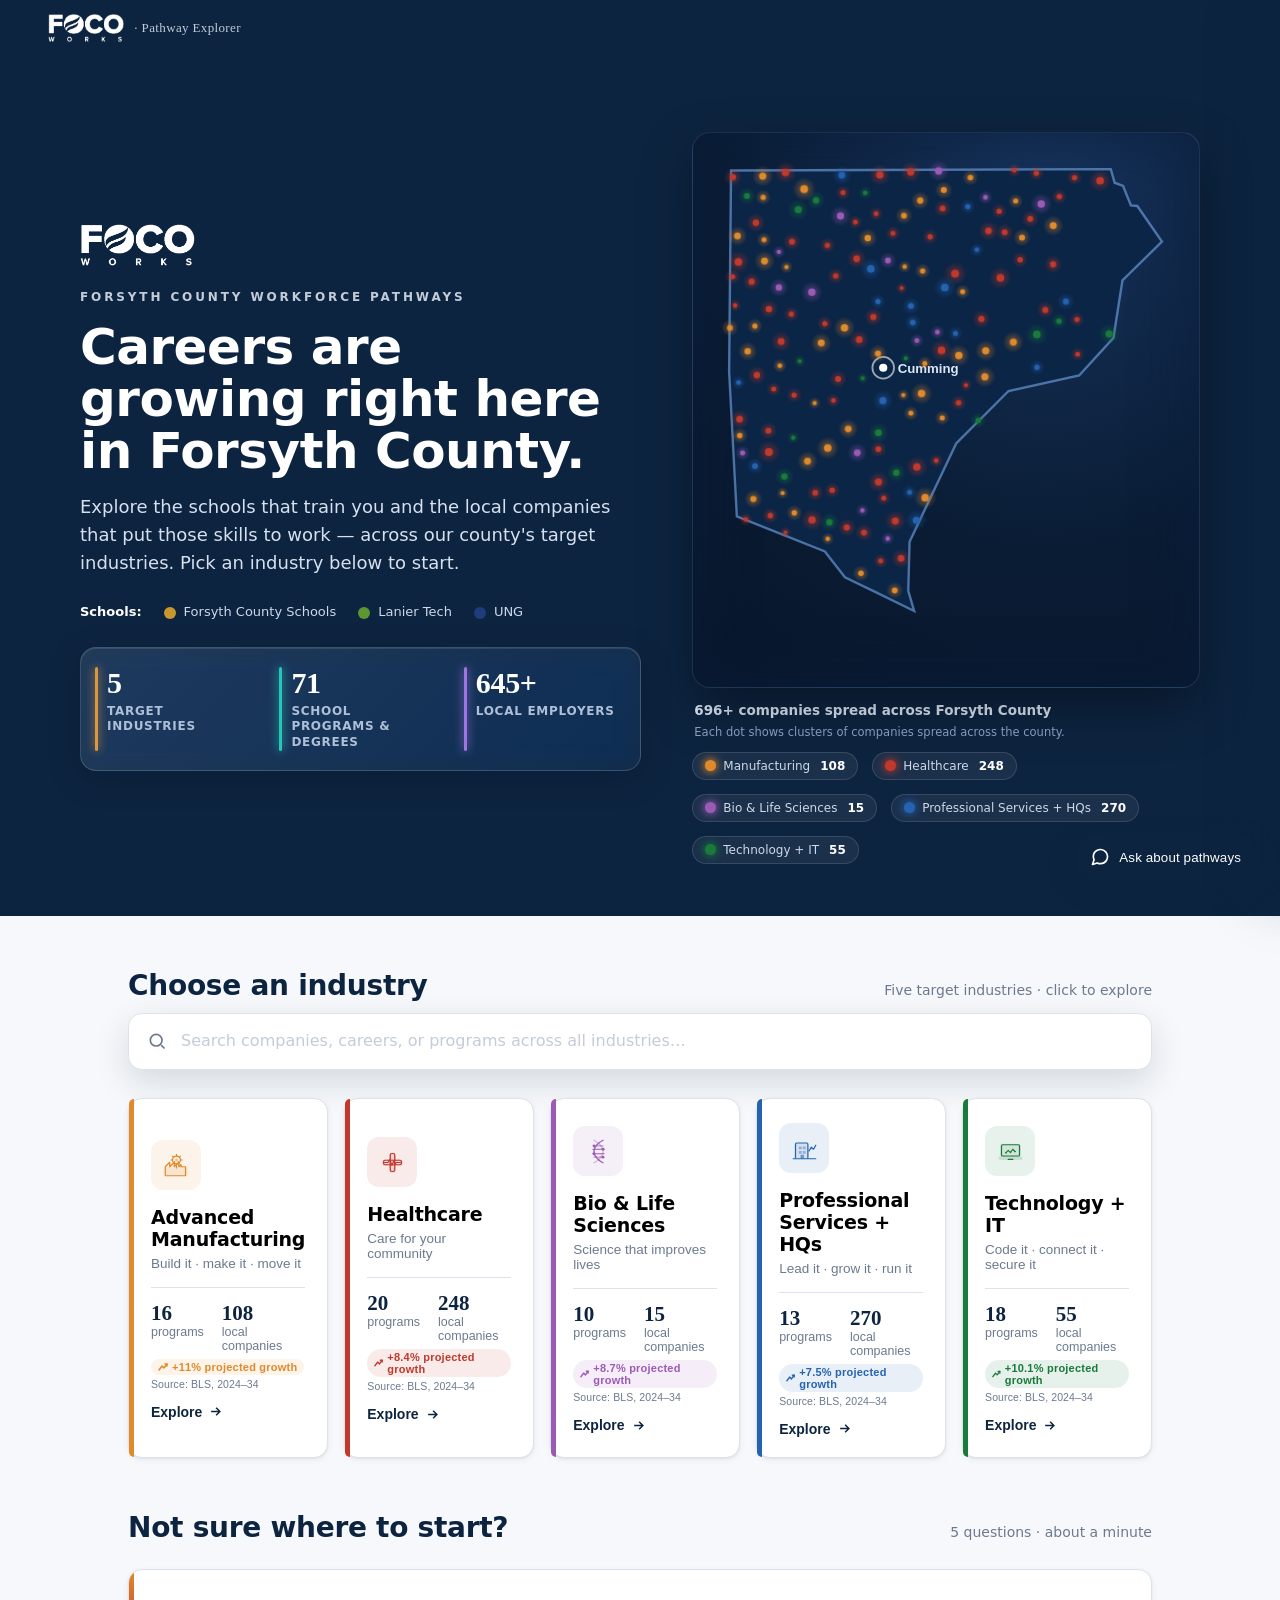
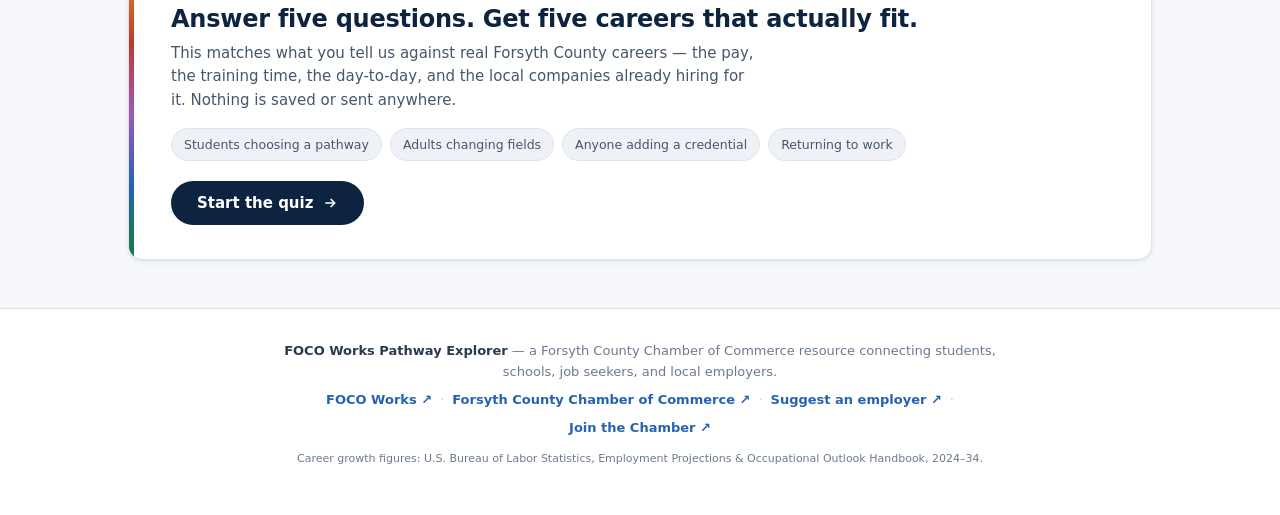
==== index.html @ 05d7da7b "Add statewide TCSG training page for each industry Each industry page now has a "Learn more about tr" ====
<!DOCTYPE html>
<html lang="en">
<head>
<!-- Google tag (gtag.js) -->
<script async src="https://www.googletagmanager.com/gtag/js?id=G-F8QL6WG0PM"></script>
<script>
  window.dataLayer = window.dataLayer || [];
  function gtag(){dataLayer.push(arguments);}
  gtag('js', new Date());
  gtag('config', 'G-F8QL6WG0PM');
</script>
<meta charset="UTF-8">
<meta name="viewport" content="width=device-width, initial-scale=1.0">
<title>FOCO Works — Pathway Explorer</title>
<meta name="description" content="Explore Forsyth County career pathways: see how Forsyth County Schools, Lanier Technical College, and University of North Georgia programs connect to real local employers across Advanced Manufacturing, Healthcare, Bio & Life Sciences, Professional Services, and Technology + IT.">
<meta property="og:title" content="FOCO Works — Pathway Explorer">
<meta property="og:description" content="See how Forsyth County schools connect to local careers and employers across five target industries.">
<meta property="og:type" content="website">
<meta property="og:site_name" content="FOCO Works">
<meta name="twitter:card" content="summary">
<meta name="twitter:title" content="FOCO Works — Pathway Explorer">
<meta name="twitter:description" content="See how Forsyth County schools connect to local careers and employers across five target industries.">
<link rel="icon" type="image/svg+xml" href="data:image/svg+xml,%3Csvg xmlns='http://www.w3.org/2000/svg' viewBox='0 0 48 48'%3E%3Crect width='48' height='48' rx='9' fill='%230d2440'/%3E%3Ctext x='24' y='32' font-family='Arial,Helvetica,sans-serif' font-weight='800' font-size='20' fill='%23ffffff' text-anchor='middle'%3EFW%3C/text%3E%3C/svg%3E">
<style>
/* =========================================================
   DESIGN PLAN
   Brand: FOCO Works — navy / dark blue, grey, white.
   Navy + grey + white carry ALL the structure (backgrounds,
   chrome, type). Color coding is allowed back in only as
   SIGNALS, never as fills: a school gets a small badge color,
   an industry gets a thin accent edge + dot. This keeps the
   page on-brand and calm while the coding still reads clearly.
   Clickability: every program and employer is a button that
   opens a slide-in detail drawer with more information.
   ========================================================= */
:root{
  /* brand structure */
  --navy:#0d2440;          /* primary dark blue */
  --navy-2:#143257;        /* raised navy surface */
  --navy-3:#1d3f6b;
  --ink:#0d2440;
  --grey-900:#2b3b4f;
  --grey-700:#46566b;      /* body text on light */
  --grey-500:#6b7a8f;      /* muted */
  --grey-300:#c3ccd8;
  --grey-200:#dde3ec;
  --grey-100:#eef2f7;      /* light panel */
  --grey-50:#f6f8fb;       /* page bg */
  --white:#ffffff;

  /* INDUSTRY signals (used as edges + dots only) */
  --mfg:#e08a2b;           /* manufacturing — amber */
  --health:#c0392b;        /* healthcare — red */
  --bio:#9b5bb5;           /* bio/life sci — violet */
  --pro:#2563b0;           /* professional services + HQs — cobalt */
  --tech:#1a7a3c;          /* technology + IT — green */

  /* SCHOOL signals (badge colors only — kept clearly
     different hue-families from the industry set) */
  --fcs:#c9982c;           /* Forsyth County Schools — gold (brand logo) */
  --lanier:#5d9731;        /* Lanier Tech — green (brand logo) */
  --ung:#1f3d7c;           /* UNG — blue (brand logo) */

  /* HERO STAT pill accents — dedicated colors so they never
     collide with school or industry signal colors */
  --stat-1:#f0a23a;        /* amber */
  --stat-2:#2dd4c4;        /* teal/cyan */
  --stat-3:#b07cf2;        /* violet */

  --radius:14px;
  --shadow-sm:0 1px 2px rgba(13,36,64,.06), 0 2px 6px rgba(13,36,64,.06);
  --shadow:0 12px 34px rgba(13,36,64,.14);
  --ease:cubic-bezier(.4,0,.2,1);
}
*{box-sizing:border-box;}
html{scroll-behavior:smooth;}
body{
  margin:0;background:var(--grey-50);color:var(--ink);
  font-family:"Inter","Segoe UI",system-ui,sans-serif;line-height:1.55;
  -webkit-font-smoothing:antialiased;
}
h1,h2,h3,h4,.display{font-family:"Poppins","Inter",system-ui,sans-serif;font-weight:700;letter-spacing:-.01em;}

/* ---------------- top bar ---------------- */
.topbar{
  display:flex;align-items:center;gap:14px;
  padding:14px clamp(16px,4vw,48px);
  background:var(--navy);color:var(--white);
  position:sticky;top:0;z-index:60;
}
.logo{display:flex;align-items:center;gap:10px;font-family:"Poppins";font-weight:800;font-size:18px;letter-spacing:.02em;}
.logo .mk{width:30px;height:30px;border-radius:8px;background:var(--white);color:var(--navy);display:grid;place-items:center;font-size:15px;flex:none;}
.logo small{font-weight:500;color:var(--grey-300);font-size:13px;}
.topbar .sp{flex:1;}
.crumb{font-size:13px;color:var(--grey-300);display:flex;align-items:center;gap:8px;}
.crumb button{background:none;border:none;color:var(--grey-300);font:inherit;cursor:pointer;padding:0;}
.crumb button:hover{color:var(--white);text-decoration:underline;}

/* ---------------- hero ---------------- */
.hero{
  background:
    radial-gradient(900px 360px at 80% -40%, rgba(47,109,240,.22), transparent 60%),
    radial-gradient(700px 300px at 0% 120%, rgba(31,155,142,.16), transparent 55%),
    var(--navy);
  color:var(--white);padding:clamp(40px,7vw,76px) clamp(16px,4vw,48px) clamp(30px,5vw,52px);
}
.hero .wrap{max-width:1120px;margin:0 auto;}
.hero .eyebrow{text-transform:uppercase;letter-spacing:.24em;font-size:12px;font-weight:700;color:var(--grey-300);margin:0 0 14px;}
.hero h1{font-size:clamp(28px,5vw,50px);line-height:1.04;margin:0 0 16px;max-width:18ch;}
.hero p{max-width:62ch;color:#d7e0ee;font-size:clamp(15px,1.9vw,18px);margin:0;}
.hero .legend{display:flex;flex-wrap:wrap;gap:10px 22px;margin-top:26px;font-size:13px;color:#cdd8e8;}
.hero .legend .li{display:flex;align-items:center;gap:8px;}
.hero .legend .sw{width:12px;height:12px;border-radius:50%;flex:none;}

/* hero two-column + map */
.hero-grid{display:grid;grid-template-columns:1.05fr .95fr;gap:clamp(24px,4vw,56px);align-items:center;}
.hero-copy{min-width:0;}
.mapfig{margin:0;}
.map-shell{
  position:relative;border-radius:18px;overflow:hidden;
  background:radial-gradient(120% 120% at 70% 10%, #16335c 0%, #0a1c34 55%, #07152a 100%);
  border:1px solid rgba(120,160,220,.18);
  box-shadow:0 20px 50px rgba(0,0,0,.35), inset 0 0 60px rgba(10,30,60,.6);
}
#countyMap{display:block;width:100%;height:auto;}
.cluster-core{transition:r .3s var(--ease);}
.cluster-ring{fill:none;opacity:.0;}
.pulse{transform-box:fill-box;transform-origin:center;animation:pulse 3.4s ease-out infinite;}
@keyframes pulse{0%{transform:scale(.6);opacity:.55;}70%{opacity:0;}100%{transform:scale(2.4);opacity:0;}}
.cluster-label{font-family:"Inter",sans-serif;font-size:11px;fill:#dce6f5;font-weight:600;}
.cluster-num{font-family:"Poppins",sans-serif;font-size:13px;font-weight:700;fill:#fff;}
.twinkle{animation:twinkle 4.5s ease-in-out infinite, dotIn .5s var(--ease) both;}
@keyframes twinkle{0%,100%{opacity:.55;}50%{opacity:1;}}
@keyframes dotIn{from{opacity:0;transform:scale(0);}to{opacity:1;transform:scale(1);}}
@media(prefers-reduced-motion:reduce){.twinkle{animation:twinkle 4.5s ease-in-out infinite;}}
.road{stroke:rgba(150,190,245,.45);stroke-width:2.4;fill:none;stroke-dasharray:2 6;stroke-linecap:round;}
.roadglow{stroke:rgba(90,150,240,.18);stroke-width:7;fill:none;}
.lake{fill:#0e3a5c;opacity:.7;}
.lake-edge{fill:none;stroke:rgba(120,200,255,.4);stroke-width:1.4;}
.city-dot{fill:#fff;}
.city-ring{fill:none;stroke:#fff;stroke-width:1.5;opacity:.6;}
.mapcap{display:flex;flex-direction:column;gap:3px;margin-top:12px;padding-left:2px;}
.mapcap .dotled{font-size:13.5px;font-weight:600;color:#dce6f5;}
.mapcap .capnote{font-size:11.5px;color:#8da3c4;}
.maplegend{display:flex;gap:14px;flex-wrap:wrap;margin-top:10px;}
.maplegend .mi{display:flex;align-items:center;gap:7px;font-size:12px;color:#cdd8e8;background:rgba(255,255,255,.06);border:1px solid rgba(255,255,255,.12);border-radius:999px;padding:6px 12px;cursor:pointer;font-family:inherit;transition:background .15s var(--ease);}
.maplegend .mi:hover{background:rgba(255,255,255,.14);}
.maplegend .md{width:11px;height:11px;border-radius:50%;flex:none;box-shadow:0 0 8px 1px currentColor;}

@media(max-width:880px){
  .hero-grid{grid-template-columns:1fr;}
  .mapfig{max-width:460px;margin:8px auto 0;}
}

/* ---------------- chooser ---------------- */
.section{max-width:1120px;margin:0 auto;padding:clamp(28px,4vw,48px) clamp(16px,4vw,48px);}
.section-head{display:flex;align-items:baseline;justify-content:space-between;flex-wrap:wrap;gap:8px;margin-bottom:6px;}
.section-head h2{font-size:clamp(20px,3vw,28px);margin:0;}
.section-head .hint{color:var(--grey-500);font-size:14px;}

.cards{display:grid;grid-template-columns:repeat(5,1fr);gap:16px;margin-top:22px;}
.icard{
  position:relative;text-align:left;cursor:pointer;
  background:var(--white);border:1px solid var(--grey-200);border-radius:var(--radius);
  padding:24px 22px 20px;box-shadow:var(--shadow-sm);
  transition:transform .2s var(--ease), box-shadow .2s var(--ease), border-color .2s var(--ease);
}
.icard:hover,.icard:focus-visible{transform:translateY(-5px);box-shadow:var(--shadow);outline:none;border-color:var(--grey-300);}
.icard .edge{position:absolute;left:0;top:0;bottom:0;width:5px;border-radius:var(--radius) 0 0 var(--radius);}
.icard[data-k="mfg"] .edge{background:var(--mfg);}
.icard[data-k="health"] .edge{background:var(--health);}
.icard[data-k="bio"] .edge{background:var(--bio);}
.icard .ico{width:50px;height:50px;border-radius:12px;display:grid;place-items:center;margin-bottom:16px;background:var(--grey-100);color:var(--navy);}
.icard[data-k="mfg"] .ico{color:var(--mfg);}
.icard[data-k="health"] .ico{color:var(--health);}
.icard[data-k="bio"] .ico{color:var(--bio);}
.icard[data-k="pro"] .edge{background:var(--pro);}
.icard[data-k="pro"] .ico{color:var(--pro);}
.icard[data-k="tech"] .edge{background:var(--tech);}
.icard[data-k="tech"] .ico{color:var(--tech);}
.icard .ico svg{width:27px;height:27px;}
.icard h3{font-size:19px;margin:0 0 6px;}
.icard .tag{color:var(--grey-500);font-size:13.5px;margin:0 0 16px;}
.icard .nums{display:flex;gap:18px;border-top:1px solid var(--grey-200);padding-top:14px;}
.icard .nums div{font-size:12.5px;color:var(--grey-500);}
.icard .nums b{display:block;font-family:"Poppins";font-size:21px;color:var(--ink);line-height:1.1;}
.icard .cta{margin-top:14px;font-weight:700;font-size:14px;color:var(--navy);display:inline-flex;align-items:center;gap:6px;}
.icard .cta svg{width:15px;height:15px;transition:transform .2s var(--ease);}
.icard:hover .cta svg{transform:translateX(4px);}

/* ---------------- detail view ---------------- */
.detail{display:none;}
.detail.show{display:block;animation:rise .35s var(--ease);}
@keyframes rise{from{opacity:0;transform:translateY(12px);}to{opacity:1;transform:none;}}

.dhead{background:var(--navy);color:var(--white);padding:clamp(26px,4vw,44px) clamp(16px,4vw,48px);}
.dhead .wrap{max-width:1120px;margin:0 auto;}
.dhead .row{display:flex;align-items:center;gap:14px;margin-bottom:10px;}
.dhead .dot{width:16px;height:16px;border-radius:50%;flex:none;}
.dhead .ey{text-transform:uppercase;letter-spacing:.18em;font-size:12px;font-weight:700;color:var(--grey-300);}
.dhead h2{font-size:clamp(24px,4vw,40px);margin:0 0 8px;color:var(--white);}
.dhead p{margin:0;max-width:64ch;color:#d7e0ee;font-size:clamp(14px,1.8vw,17px);}
.dhead .toprow{display:flex;align-items:flex-start;justify-content:space-between;gap:16px;flex-wrap:wrap;}
.sharebtn{display:inline-flex;align-items:center;gap:7px;background:rgba(255,255,255,.08);border:1px solid rgba(255,255,255,.22);color:#fff;border-radius:999px;padding:8px 14px;font-size:13px;font-weight:600;cursor:pointer;flex:none;white-space:nowrap;transition:background .15s ease;}
.sharebtn:hover{background:rgba(255,255,255,.16);}
.sharebtn svg{width:14px;height:14px;flex:none;}
.sharebtn.copied{background:var(--lanier,#5d9731);border-color:transparent;}
.stats{display:grid;grid-template-columns:repeat(4,1fr);gap:12px;margin-top:24px;}
.stat{background:var(--navy-2);border:1px solid var(--navy-3);border-radius:12px;padding:15px 16px;}
.stat b{font-family:"Poppins";font-size:clamp(22px,3.2vw,32px);line-height:1;display:block;color:var(--white);}
.stat span{font-size:12px;color:var(--grey-300);margin-top:6px;display:block;}

.flow{display:flex;align-items:center;justify-content:center;gap:10px;flex-wrap:wrap;
  background:var(--grey-100);border:1px solid var(--grey-200);border-radius:var(--radius);
  padding:16px;margin:0 0 36px;}
.flow .chip{background:var(--white);border:1px solid var(--grey-200);border-radius:999px;padding:8px 16px;font-weight:600;font-size:14px;box-shadow:var(--shadow-sm);}
.flow .ar{color:var(--grey-500);display:grid;place-items:center;}
.flow .ar svg{width:22px;height:22px;}

.block-head{display:flex;align-items:center;gap:12px;margin:0 0 6px;}
.block-head .pin{width:34px;height:34px;border-radius:9px;background:var(--grey-100);color:var(--navy);display:grid;place-items:center;flex:none;}
.block-head .pin svg{width:19px;height:19px;}
.block-head h3{font-size:20px;margin:0;}
.block-sub{color:var(--grey-500);font-size:14.5px;margin:0 0 20px;}

/* schools */
.schools{display:grid;grid-template-columns:repeat(3,1fr);gap:20px;margin-bottom:44px;}
.school{background:var(--white);border:1px solid var(--grey-200);border-radius:var(--radius);box-shadow:var(--shadow-sm);overflow:hidden;transition:box-shadow .2s var(--ease),transform .2s var(--ease);}
.school:hover{box-shadow:var(--shadow);transform:translateY(-2px);}
.school .top{display:flex;align-items:center;gap:11px;padding:16px 18px 12px;}
.school .badge{width:44px;height:44px;border-radius:10px;flex:none;display:grid;place-items:center;background:var(--white);border:1px solid var(--grey-200);overflow:hidden;padding:5px;}
.school .badge img{width:100%;height:100%;object-fit:contain;display:block;}
.school[data-s="fcs"] .badge{border-color:var(--fcs);}
.school[data-s="lanier"] .badge{border-color:var(--lanier);}
.school[data-s="ung"] .badge{border-color:var(--ung);}
.school .top h4{margin:0;font-size:15px;font-family:"Poppins";}
.school .top small{color:var(--grey-500);font-size:12px;}
.school .stage{font-size:11px;font-weight:700;letter-spacing:.05em;text-transform:uppercase;color:var(--grey-500);padding:0 18px 8px;}
.proglist{list-style:none;margin:0;padding:6px 10px 14px;}
.proglist li{margin:0;}
.proglist button{
  width:100%;text-align:left;background:none;border:none;cursor:pointer;
  display:flex;align-items:center;gap:9px;padding:9px 8px;border-radius:9px;font:inherit;font-size:14px;color:var(--ink);
  transition:background .15s var(--ease);
}
.proglist button:hover,.proglist button:focus-visible{background:var(--grey-100);outline:none;}
.proglist .ar{margin-left:auto;color:var(--grey-300);flex:none;}
.proglist .ar svg{width:15px;height:15px;}
.proglist .dotmark{width:8px;height:8px;border-radius:50%;flex:none;}
.school[data-s="fcs"] .dotmark{background:var(--fcs);}
.school[data-s="lanier"] .dotmark{background:var(--lanier);}
.school[data-s="ung"] .dotmark{background:var(--ung);}
.empty{padding:6px 18px 18px;color:var(--grey-500);font-size:13.5px;font-style:italic;}

/* employers */
.searchbar{display:flex;align-items:center;gap:10px;background:var(--white);border:1px solid var(--grey-200);border-radius:999px;padding:10px 16px;max-width:420px;box-shadow:var(--shadow-sm);flex:1;}
.emp-controls{display:flex;align-items:center;gap:12px;margin-bottom:22px;flex-wrap:wrap;}


/* ---- SIDEBAR TAB LAYOUT ---- */
.emp-layout{display:grid;grid-template-columns:220px 1fr;gap:0;background:var(--white);border:1px solid var(--grey-200);border-radius:var(--radius);box-shadow:var(--shadow-sm);overflow:hidden;min-height:400px;}

/* Left sidebar nav */
.emp-sidebar{background:var(--grey-50);border-right:1px solid var(--grey-200);padding:10px 0;display:flex;flex-direction:column;}
.emp-sidebar-title{font-family:"Poppins";font-size:10px;font-weight:700;letter-spacing:.1em;text-transform:uppercase;color:var(--grey-500);padding:10px 16px 6px;}
.etab{
  display:flex;align-items:center;gap:10px;
  width:100%;text-align:left;cursor:pointer;
  background:none;border:none;border-left:3px solid transparent;
  font:inherit;font-size:13.5px;font-weight:500;color:var(--grey-700);
  padding:10px 16px;transition:all .15s var(--ease);line-height:1.3;
}
.etab:hover{background:var(--white);color:var(--ink);}
.etab .ec{margin-left:auto;font-size:11px;font-weight:700;color:var(--grey-500);background:var(--grey-200);border-radius:999px;padding:1px 8px;min-width:22px;text-align:center;flex:none;}
.etab.on{background:var(--white);color:var(--navy);font-weight:700;border-left-color:var(--navy);}
.etab.on .ec{background:var(--navy);color:#fff;}
.etab.dimmed{opacity:.4;}
.etab-divider{height:1px;background:var(--grey-200);margin:8px 16px;}

/* Right content panel */
.emp-panel{padding:20px 22px;overflow-y:auto;max-height:620px;}
.emp-panel-header{margin-bottom:16px;}
.emp-panel-header h4{font-family:"Poppins";font-size:15px;font-weight:700;margin:0 0 3px;color:var(--ink);}
.emp-panel-header p{font-size:12.5px;color:var(--grey-500);margin:0;}

.mbadge.sm{font-size:8.5px;padding:1px 6px;margin-left:auto;}
.ccard .mbadge.sm + .ccgo{margin-left:6px;}

@media(max-width:860px){
  .emp-layout{grid-template-columns:1fr;}
  .emp-sidebar{border-right:none;border-bottom:1px solid var(--grey-200);padding:8px 0;}
  .emp-sidebar-title{padding:8px 14px 4px;}
  /* horizontal scrolling tabs on small screens */
  .emp-sidebar{flex-direction:row;overflow-x:auto;-webkit-overflow-scrolling:touch;scrollbar-width:none;padding:6px 8px;scroll-snap-type:x proximity;position:relative;}
  .emp-sidebar::-webkit-scrollbar{display:none;}
  .emp-sidebar-title{display:none;}
  .etab{
    width:auto;max-width:none;flex:none;white-space:nowrap;
    border-left:none;border-bottom:3px solid transparent;border-radius:8px 8px 0 0;
    padding:8px 14px;scroll-snap-align:start;
  }
  .etab.on{border-left:none;border-bottom-color:var(--navy);border-radius:8px 8px 0 0;}
  .etab span{overflow:visible!important;text-overflow:clip!important;}
  .etab-divider{width:1px;height:auto;margin:6px 4px;flex:none;}
  .emp-panel{max-height:500px;}

  /* swipe hint pill above the tab row */
  .emp-scrollhint{
    display:flex;align-items:center;justify-content:center;gap:7px;
    font-size:12.5px;font-weight:700;
    border-radius:999px;margin:0 14px 10px;padding:8px 16px;
    transition:opacity .3s var(--ease),max-height .3s var(--ease),margin .3s var(--ease),padding .3s var(--ease);
    animation:hintGlow 1.5s ease-in-out 3;
    overflow:hidden;
  }
  .emp-scrollhint.hidden{opacity:0;max-height:0;margin:0 14px;padding:0 16px;pointer-events:none;}
  .emp-scrollhint svg{width:15px;height:15px;flex:none;animation:hintNudge 1.1s ease-in-out infinite;}
  @keyframes hintNudge{0%,100%{transform:translateX(0);}50%{transform:translateX(4px);}}
  @keyframes hintGlow{0%,100%{box-shadow:0 0 0 0 rgba(0,0,0,0);}50%{box-shadow:0 0 0 5px rgba(0,0,0,.04);}}

  /* sticky fade + arrow cap pinned to the right edge of the tab row */
  .emp-fade-cap{
    position:sticky;top:0;right:0;bottom:0;align-self:stretch;
    width:38px;margin-left:-38px;flex:none;
    display:flex;align-items:center;justify-content:flex-end;
    padding-right:5px;pointer-events:none;z-index:2;
    opacity:1;transition:opacity .25s var(--ease);
  }
  .emp-fade-cap svg{width:16px;height:16px;animation:hintNudge 1.1s ease-in-out infinite;}
  .emp-fade-cap.hidden{opacity:0;}
}
@media(min-width:861px){.emp-scrollhint,.emp-fade-cap{display:none;}}
@media(max-width:640px){
  .cards{grid-template-columns:repeat(2,1fr);}
  .emp-controls{flex-direction:column;align-items:stretch;}
  .searchbar{max-width:none;}
  .viewtoggle{align-self:flex-start;}
}
.searchbar svg{width:17px;height:17px;color:var(--grey-500);flex:none;}
.searchbar input{border:none;outline:none;font:inherit;width:100%;background:none;color:var(--ink);}



.cgrid{display:grid;grid-template-columns:repeat(auto-fill,minmax(210px,1fr));gap:8px;}
.ccard{
  display:flex;align-items:center;gap:8px;text-align:left;cursor:pointer;width:100%;
  background:var(--white);border:1px solid var(--grey-200);border-left-width:3px;border-radius:9px;
  padding:9px 11px;font:inherit;font-size:13px;color:var(--ink);box-shadow:var(--shadow-sm);
  transition:transform .12s var(--ease), box-shadow .12s var(--ease), border-color .12s var(--ease);
}
.ccard:hover,.ccard:focus-visible{transform:translateY(-2px);box-shadow:var(--shadow);border-color:var(--grey-300);outline:none;}
.ccard .ccdot{width:8px;height:8px;border-radius:50%;flex:none;}
.ccard .ccname{overflow:hidden;text-overflow:ellipsis;white-space:nowrap;flex:1;font-weight:500;}
.ccard .ccgo{color:var(--grey-300);font-size:17px;line-height:1;flex:none;}

/* drawer "visit website" button */
.drbtn{display:inline-flex;align-items:center;gap:6px;background:var(--navy);color:#fff;text-decoration:none;font-weight:600;font-size:14px;padding:11px 18px;border-radius:10px;margin-bottom:14px;}
.drbtn:hover{background:var(--navy-2);}

/* ---------------- drawer ---------------- */
.scrim{position:fixed;inset:0;background:rgba(13,36,64,.45);opacity:0;pointer-events:none;transition:opacity .25s var(--ease);z-index:90;}
.scrim.show{opacity:1;pointer-events:auto;}
.drawer{
  position:fixed;top:0;right:0;height:100%;width:min(440px,92vw);
  background:var(--white);box-shadow:-20px 0 50px rgba(13,36,64,.25);
  transform:translateX(100%);transition:transform .3s var(--ease);z-index:100;
  display:flex;flex-direction:column;
}
.drawer.show{transform:none;}
.drawer .dr-top{padding:22px 24px;color:#fff;}
.drawer .dr-top.t-school-fcs{background:var(--fcs);}
.drawer .dr-top.t-school-lanier{background:var(--lanier);}
.drawer .dr-top.t-school-ung{background:var(--ung);}
.drawer .dr-top.t-emp{background:var(--navy);}
.drawer .dr-top.t-school-pro{background:var(--pro);}
.drawer .dr-top.t-school-tech{background:var(--tech);}
.drawer .dr-kind{text-transform:uppercase;letter-spacing:.16em;font-size:11px;font-weight:700;opacity:.9;}
.drawer .dr-title{font-family:"Poppins";font-weight:700;font-size:21px;margin:6px 0 0;line-height:1.2;}
.drawer .dr-meta{font-size:13px;opacity:.92;margin-top:6px;}
.drawer .dr-body{padding:22px 24px;overflow-y:auto;flex:1;}
.drawer .x{position:absolute;top:18px;right:18px;width:34px;height:34px;border-radius:8px;border:none;background:rgba(255,255,255,.18);color:#fff;cursor:pointer;display:grid;place-items:center;}
.drawer .x:hover{background:rgba(255,255,255,.3);}
.drawer .x svg{width:18px;height:18px;}
.dr-section{margin-bottom:20px;}
.dr-section h5{font-family:"Poppins";font-size:12px;text-transform:uppercase;letter-spacing:.1em;color:var(--grey-500);margin:0 0 8px;}
.dr-section p{margin:0;font-size:14.5px;color:var(--grey-700);}
.taglist{display:flex;flex-wrap:wrap;gap:8px;}
.taglist .t{font-size:12.5px;font-weight:600;padding:5px 11px;border-radius:999px;background:var(--grey-100);color:var(--navy);border:1px solid var(--grey-200);}
.linkrow{display:flex;flex-direction:column;gap:8px;}
.linkrow .lk{display:flex;align-items:center;gap:9px;font-size:14px;color:var(--ink);padding:9px 11px;border:1px solid var(--grey-200);border-radius:9px;background:var(--grey-50);}
.linkrow .lk .d{width:8px;height:8px;border-radius:50%;flex:none;}
.note{background:var(--grey-100);border-left:3px solid var(--grey-300);border-radius:0 8px 8px 0;padding:11px 14px;font-size:13.5px;color:var(--grey-700);}

footer{text-align:center;padding:32px 20px 48px;color:var(--grey-500);font-size:13px;border-top:1px solid var(--grey-200);background:var(--white);}
.footer-wrap{max-width:720px;margin:0 auto;display:flex;flex-direction:column;gap:8px;}
.footer-main strong{color:var(--grey-900);}
.footer-links{display:flex;flex-wrap:wrap;justify-content:center;gap:8px;font-size:13px;}
.footer-links a{color:var(--pro);text-decoration:none;font-weight:600;}
.footer-links a:hover{text-decoration:underline;}
.footer-sep{color:var(--grey-300);}
.footer-fine{font-size:11px;color:var(--grey-500);margin-top:4px;}

@media(max-width:860px){
  .cards{grid-template-columns:repeat(3,1fr);}
  .schools{grid-template-columns:1fr;}
  .stats{grid-template-columns:repeat(2,1fr);}
  .schools{grid-template-columns:1fr;}
}
@media(max-width:520px){
  .cards{grid-template-columns:1fr;}
  .flow{flex-direction:column;}
  .flow .ar{transform:rotate(90deg);}
}
@media(prefers-reduced-motion:reduce){*{transition:none!important;animation:none!important;scroll-behavior:auto;}}
:focus-visible{outline:3px solid var(--fcs);outline-offset:2px;border-radius:6px;}

/* ---- global search ---- */
.global-search-wrap{position:relative;margin-bottom:28px;}
.global-searchbar{
  display:flex;align-items:center;gap:12px;
  background:var(--white);border:1.5px solid var(--grey-200);border-radius:14px;
  padding:14px 18px;box-shadow:var(--shadow);
  transition:border-color .2s var(--ease), box-shadow .2s var(--ease);
}
.global-searchbar:focus-within{border-color:var(--navy);box-shadow:0 0 0 3px rgba(13,36,64,.12), var(--shadow);}
.global-searchbar svg{width:20px;height:20px;color:var(--grey-500);flex:none;}
.global-searchbar input{border:none;outline:none;font:inherit;font-size:16px;width:100%;background:none;color:var(--ink);}
.global-searchbar input::placeholder{color:var(--grey-300);}
.gsc-clear{background:none;border:none;cursor:pointer;padding:4px;color:var(--grey-400);border-radius:6px;display:grid;place-items:center;}
.gsc-clear:hover{background:var(--grey-100);}
.gsc-clear svg{width:16px;height:16px;}

.gs-results{
  position:absolute;top:calc(100% + 6px);left:0;right:0;z-index:50;
  background:var(--white);border:1px solid var(--grey-200);border-radius:14px;
  box-shadow:var(--shadow);overflow:hidden;
  max-height:420px;overflow-y:auto;
  opacity:0;transform:translateY(-6px);pointer-events:none;
  transition:opacity .18s var(--ease), transform .18s var(--ease);
}
.gs-results.open{opacity:1;transform:none;pointer-events:auto;}
.gs-group-label{font-family:"Poppins";font-size:10px;font-weight:700;text-transform:uppercase;letter-spacing:.1em;color:var(--grey-500);padding:12px 16px 4px;border-top:1px solid var(--grey-100);}
.gs-group-label:first-child{border-top:none;}
.gs-item{
  display:flex;align-items:center;gap:12px;width:100%;text-align:left;
  background:none;border:none;font:inherit;font-size:14px;color:var(--ink);
  padding:10px 16px;cursor:pointer;transition:background .12s var(--ease);
}
.gs-item:hover,.gs-item:focus-visible{background:var(--grey-50);outline:none;}
.gs-item .gs-dot{width:9px;height:9px;border-radius:50%;flex:none;}
.gs-item .gs-name{flex:1;font-weight:500;}
.gs-item .gs-sub{font-size:12px;color:var(--grey-500);white-space:nowrap;}
.gs-item .gs-tag{font-size:11px;font-weight:600;padding:2px 8px;border-radius:999px;background:var(--grey-100);color:var(--grey-700);white-space:nowrap;}
.gs-empty{padding:20px 16px;text-align:center;color:var(--grey-500);font-size:14px;}

/* ---- career profile in drawer ---- */
.career-stat-grid{display:grid;grid-template-columns:1fr 1fr;gap:10px;margin-bottom:4px;}
.career-stat{background:var(--grey-50);border:1px solid var(--grey-200);border-radius:10px;padding:12px 14px;}
.career-stat .cs-label{font-size:11px;font-weight:700;text-transform:uppercase;letter-spacing:.07em;color:var(--grey-500);margin-bottom:4px;}
.career-stat .cs-value{font-size:14px;font-weight:600;color:var(--ink);line-height:1.3;}

/* ---- better industry card icons (background tint) ---- */
.icard .ico{background:color-mix(in srgb, currentColor 10%, white);}

/* ---- smoother detail view entrance ---- */
@keyframes rise{from{opacity:0;transform:translateY(16px);}to{opacity:1;transform:none;}}
.detail.show{animation:rise .4s var(--ease);}

/* ---- panel content fade on tab switch ---- */
@keyframes panelFade{from{opacity:0;transform:translateY(6px);}to{opacity:1;transform:none;}}
.emp-panel-anim{animation:panelFade .2s var(--ease);}

/* ---- drawer slide enhanced ---- */
.drawer{transition:transform .32s cubic-bezier(.32,0,.67,0);}
.drawer.show{transform:none;transition:transform .32s cubic-bezier(.33,1,.68,1);}
.scrim{transition:opacity .28s var(--ease);}

/* ---- home → detail transition ---- */
#home{transition:opacity .22s var(--ease);}
#home.fading{opacity:0;}

/* ---- icard hover improved ---- */
.icard{transition:transform .22s var(--ease), box-shadow .22s var(--ease), border-color .22s var(--ease);}
.icard:hover,.icard:focus-visible{transform:translateY(-6px) scale(1.01);}

/* ---- school card program button focus ---- */
.proglist button:focus-visible{background:var(--grey-100);outline:2px solid var(--navy);outline-offset:1px;}

/* ---- ccard focus ---- */
.ccard:focus-visible{outline:2px solid var(--navy);outline-offset:1px;}

/* ---- skip link for keyboard users ---- */
.skip-link{
  position:absolute;top:-100px;left:16px;z-index:200;
  background:var(--navy);color:#fff;padding:10px 18px;border-radius:8px;font-weight:700;text-decoration:none;font-size:14px;
  transition:top .15s var(--ease);
}
.skip-link:focus{top:14px;}

/* ---- high-contrast / reduced-motion already handled ---- */
@media(prefers-reduced-motion:reduce){
  .icard:hover,.icard:focus-visible{transform:none;}
  #home.fading{opacity:1;}
  .gs-results{transition:none;}
  .drawer{transition:none;}
}

/* ---- hero stat counter bar ---- */
.hero-stats{
  display:flex;flex-wrap:wrap;gap:6px;margin-top:24px;
  background:linear-gradient(135deg,rgba(255,255,255,.10),rgba(255,255,255,.04));
  border:1px solid rgba(255,255,255,.16);
  border-radius:16px;padding:6px;
  font-size:14px;color:#d7e0ee;letter-spacing:.01em;
  box-shadow:0 8px 30px rgba(7,18,36,.32),inset 0 1px 0 rgba(255,255,255,.10);
  -webkit-backdrop-filter:blur(14px) saturate(140%);backdrop-filter:blur(14px) saturate(140%);
}
.hstat{
  position:relative;display:flex;flex-direction:column;gap:6px;
  flex:1 1 0;min-width:108px;
  padding:14px 18px 14px 20px;border-radius:11px;
  transition:background .22s var(--ease),transform .22s var(--ease);
}
.hstat::before{
  content:"";position:absolute;left:8px;top:13px;bottom:13px;width:3px;
  border-radius:3px;background:var(--accent,var(--fcs));
  box-shadow:0 0 10px 0 var(--accent,var(--fcs));opacity:.9;
}
.hstat:hover{background:rgba(255,255,255,.08);transform:translateY(-2px);}
.hstat:nth-child(1){--accent:var(--stat-1);}
.hstat:nth-child(2){--accent:var(--stat-2);}
.hstat:nth-child(3){--accent:var(--stat-3);}
.hstat .hn{font-family:"Poppins";font-weight:800;font-size:clamp(24px,3vw,30px);color:#fff;line-height:1;letter-spacing:-.01em;}
.hstat .hl{font-size:12px;color:#aebfd8;text-transform:uppercase;letter-spacing:.06em;font-weight:600;line-height:1.3;}
@media(max-width:520px){
  .hero-stats{gap:4px;}
  .hstat{min-width:0;flex:1 1 30%;padding:12px 12px 12px 16px;}
  .hstat::before{left:6px;}
}

/* ---- industry card hover gradient wash ---- */
.icard::before{
  content:'';position:absolute;inset:0;border-radius:var(--radius);
  opacity:0;transition:opacity .25s var(--ease);pointer-events:none;z-index:0;
}
.icard[data-k="mfg"]::before{background:linear-gradient(160deg, rgba(224,138,43,.13) 0%, transparent 55%);}
.icard[data-k="health"]::before{background:linear-gradient(160deg, rgba(192,57,43,.13) 0%, transparent 55%);}
.icard[data-k="bio"]::before{background:linear-gradient(160deg, rgba(155,91,181,.13) 0%, transparent 55%);}
.icard[data-k="pro"]::before{background:linear-gradient(160deg, rgba(37,99,176,.13) 0%, transparent 55%);}
.icard[data-k="tech"]::before{background:linear-gradient(160deg, rgba(26,122,60,.13) 0%, transparent 55%);}
.icard:hover::before,.icard:focus-visible::before{opacity:1;}
.icard>*{position:relative;z-index:1;}
.icard .edge{z-index:2;}

/* ---- card growth indicator ---- */
.growth-badge{display:inline-flex;align-items:center;gap:4px;font-size:11px;font-weight:700;padding:2px 7px;border-radius:999px;margin-top:6px;letter-spacing:.02em;}
.growth-cite{font-size:10.5px;color:var(--grey-500);margin-top:3px;letter-spacing:.01em;}
.growth-badge svg{width:10px;height:10px;}

/* ---- flow chip entrance animation ---- */
@keyframes chipIn{from{opacity:0;transform:translateX(-8px);}to{opacity:1;transform:none;}}
@keyframes arIn{from{opacity:0;}to{opacity:1;}}
.flow .chip{opacity:0;animation:chipIn .35s var(--ease) both;}
.flow .ar{opacity:0;animation:arIn .25s var(--ease) both;}
/* delays set by JS on detail open */

/* ---- school card stagger entrance ---- */
@keyframes schoolIn{from{opacity:0;transform:translateY(10px);}to{opacity:1;transform:none;}}
.school{opacity:0;}
.school.school-visible{animation:schoolIn .38s var(--ease) both;}

.sr-only{position:absolute;width:1px;height:1px;padding:0;margin:-1px;overflow:hidden;clip:rect(0,0,0,0);white-space:nowrap;border:0;}

/* ---- statewide training (TCSG) ---- */
.ga-cta{display:flex;align-items:center;justify-content:space-between;gap:16px;flex-wrap:wrap;
  background:var(--white);border:1px solid var(--grey-200);border-left:5px solid var(--ga-accent,var(--navy));
  border-radius:var(--radius);box-shadow:var(--shadow-sm);padding:18px 22px;margin:-20px 0 44px;}
.ga-cta-text{display:flex;flex-direction:column;gap:2px;min-width:0;}
.ga-cta-text strong{font-family:"Poppins";font-size:16px;}
.ga-cta-text span{color:var(--grey-500);font-size:14px;}
.ga-cta-btn{display:inline-flex;align-items:center;gap:8px;background:var(--navy);color:var(--white);border:none;border-radius:999px;
  padding:11px 20px;font:inherit;font-weight:700;font-size:14px;cursor:pointer;text-align:left;
  transition:background .2s var(--ease),transform .2s var(--ease);}
.ga-cta-btn:hover,.ga-cta-btn:focus-visible{background:var(--navy-3);transform:translateY(-1px);}
.ga-cta-btn:focus-visible{outline:2px solid var(--navy);outline-offset:2px;}
.ga-cta-btn svg{width:16px;height:16px;flex:none;transition:transform .2s var(--ease);}
.ga-cta-btn:hover svg{transform:translateX(3px);}
.ga-controls{display:flex;align-items:center;gap:12px;flex-wrap:wrap;margin-bottom:10px;}
.ga-select{font:inherit;font-size:14px;color:var(--ink);background:var(--white);border:1px solid var(--grey-200);border-radius:999px;
  padding:10px 16px;box-shadow:var(--shadow-sm);max-width:100%;cursor:pointer;}
.ga-count{color:var(--grey-500);font-size:13.5px;margin:0 0 18px;}
.ga-stats{grid-template-columns:repeat(3,1fr);}
.school .ga-badge{width:44px;height:44px;border-radius:10px;flex:none;display:grid;place-items:center;
  background:var(--grey-100);color:var(--navy);border:1px solid var(--grey-200);}
.school .ga-badge svg{width:21px;height:21px;color:var(--ga-accent,var(--navy));}
.school .ga-n{margin-left:auto;align-self:flex-start;font-size:12px;font-weight:600;color:var(--grey-500);background:var(--grey-100);border-radius:999px;padding:3px 9px;white-space:nowrap;}
.proglist a,.proglist .ga-plain{display:flex;align-items:center;gap:9px;padding:9px 8px;border-radius:9px;font-size:14px;color:var(--ink);text-decoration:none;
  transition:background .15s var(--ease);}
.proglist a:hover,.proglist a:focus-visible{background:var(--grey-100);outline:none;}
.proglist a:focus-visible{outline:2px solid var(--navy);outline-offset:1px;}
.proglist .ga-plain{color:var(--grey-700);}
#ga-schools .dotmark{background:var(--ga-accent,var(--navy));}
.ga-more{display:block;width:calc(100% - 20px);margin:-8px 10px 14px;background:none;border:1px dashed var(--grey-300);border-radius:9px;
  padding:8px;font:inherit;font-size:13px;font-weight:600;color:var(--navy);cursor:pointer;}
.ga-more:hover,.ga-more:focus-visible{background:var(--grey-100);}
.ga-empty{grid-column:1/-1;text-align:center;color:var(--grey-500);padding:30px 16px;background:var(--white);border:1px dashed var(--grey-300);border-radius:var(--radius);}
.ga-note{color:var(--grey-500);font-size:13px;margin:-24px 0 22px;}
.ga-back{display:inline-flex;align-items:center;gap:8px;background:var(--white);border:1px solid var(--grey-200);border-radius:999px;
  padding:10px 18px;font:inherit;font-weight:600;font-size:14px;color:var(--navy);cursor:pointer;box-shadow:var(--shadow-sm);}
.ga-back:hover,.ga-back:focus-visible{background:var(--grey-100);}
.ga-back svg{width:16px;height:16px;}
@media(max-width:860px){#ga-schools{grid-template-columns:1fr 1fr;}}
@media(max-width:640px){
  #ga-schools{grid-template-columns:1fr;}
  .ga-cta-btn{width:100%;justify-content:center;}
  .ga-controls .searchbar{max-width:none;flex-basis:100%;}
  .ga-select{width:100%;}
  .ga-stats{gap:8px;}
  .ga-stats .stat{padding:12px;}
  .crumb .ga-crumb-mid{display:none;}
}
</style>
</head>
<body>
<a href="#main-content" class="skip-link">Skip to main content</a>
<div class="sr-only" id="srAnnounce" aria-live="polite" aria-atomic="true"></div>

<div class="topbar">
  <div class="logo"><img src="[data-uri]" alt="FOCO Works logo" style="height:28px;width:auto;display:block;"> <small>· Pathway Explorer</small></div>
  <span class="sp"></span>
  <div class="crumb" id="crumb"></div>
</div>

<!-- ===== HERO + CHOOSER ===== -->
<main id="main-content">
<div id="home">
  <section class="hero">
    <div class="wrap hero-grid">
      <div class="hero-copy">
        <img src="[data-uri]" alt="FOCO Works logo" style="height:42px;width:auto;display:block;margin-bottom:22px;">
        <p class="eyebrow">Forsyth County workforce pathways</p>
        <h1>Careers are growing right here in Forsyth County.</h1>
        <p>Explore the schools that train you and the local companies that put those skills to work — across our county's target industries. Pick an industry below to start.</p>
        <div class="legend">
          <span class="li" style="color:#fff;font-weight:600;">Schools:</span>
          <span class="li"><span class="sw" style="background:var(--fcs)"></span>Forsyth County Schools</span>
          <span class="li"><span class="sw" style="background:var(--lanier)"></span>Lanier Tech</span>
          <span class="li"><span class="sw" style="background:var(--ung)"></span>UNG</span>
        </div>
        <div class="hero-stats" id="heroStats" aria-label="Key numbers at a glance">
          <div class="hstat"><span class="hn" data-count="5" data-suffix="">0</span><span class="hl">target industries</span></div>
          <div class="hstat"><span class="hn" data-count="71" data-suffix="">0</span><span class="hl">school programs &amp; degrees</span></div>
          <div class="hstat"><span class="hn" data-count="645" data-suffix="+">0</span><span class="hl">local employers</span></div>
        </div>
      </div>

      <figure class="mapfig" aria-label="Stylized map of Forsyth County showing where companies in each target industry are concentrated">
        <div class="map-shell">
          <svg id="countyMap" viewBox="0 0 420 460" role="img" xmlns="http://www.w3.org/2000/svg">
            <defs>
              <radialGradient id="glowMfg" cx="50%" cy="50%" r="50%">
                <stop offset="0%" stop-color="var(--mfg)" stop-opacity="0.95"/>
                <stop offset="100%" stop-color="var(--mfg)" stop-opacity="0"/>
              </radialGradient>
              <radialGradient id="glowHealth" cx="50%" cy="50%" r="50%">
                <stop offset="0%" stop-color="var(--health)" stop-opacity="0.95"/>
                <stop offset="100%" stop-color="var(--health)" stop-opacity="0"/>
              </radialGradient>
              <radialGradient id="glowBio" cx="50%" cy="50%" r="50%">
                <stop offset="0%" stop-color="var(--bio)" stop-opacity="0.95"/>
                <stop offset="100%" stop-color="var(--bio)" stop-opacity="0"/>
              </radialGradient>
              <radialGradient id="glowPro" cx="50%" cy="50%" r="50%">
                <stop offset="0%" stop-color="var(--pro)" stop-opacity="0.95"/>
                <stop offset="100%" stop-color="var(--pro)" stop-opacity="0"/>
              </radialGradient>
              <radialGradient id="glowTech" cx="50%" cy="50%" r="50%">
                <stop offset="0%" stop-color="var(--tech)" stop-opacity="0.95"/>
                <stop offset="100%" stop-color="var(--tech)" stop-opacity="0"/>
              </radialGradient>
              <filter id="soft" x="-60%" y="-60%" width="220%" height="220%">
                <feGaussianBlur stdDeviation="3.2"/>
              </filter>
              <pattern id="grid" width="26" height="26" patternUnits="userSpaceOnUse">
                <path d="M26 0H0V26" fill="none" stroke="rgba(120,160,220,.10)" stroke-width="1"/>
              </pattern>
            </defs>

            <!-- county landmass (stylized 4-sided Forsyth shape) -->
            <g id="land">
              <path id="countyShape"
                d="M347.0 30.0 L31.6 31.1 L30.0 198.2 L36.4 318.5 L109.5 347.6 L126.2 369.0 L183.7 397.0 L178.8 380.3 L179.9 339.5 L218.6 257.8 L262.1 214.3 L320.7 201.4 L349.2 170.2 L356.7 122.4 L389.5 90.2 L369.0 60.6 L363.7 60.1 L357.2 44.0 L350.2 41.3 Z"
                fill="#0b2546" />
            </g>
          </svg>
        </div>
        <figcaption class="mapcap">
          <span class="dotled" id="capCount">Forsyth County companies by target industry</span>
          <span class="capnote">Each dot shows clusters of companies spread across the county.</span>
        </figcaption>
      </figure>
    </div>
  </section>

  <section class="section">
    <div class="section-head">
      <h2>Choose an industry</h2>
      <span class="hint">Five target industries · click to explore</span>
    </div>
    <div class="global-search-wrap" role="search">
      <div class="global-searchbar" id="globalSearchBar">
        <svg viewBox="0 0 24 24" fill="none" stroke="currentColor" stroke-width="2" aria-hidden="true"><circle cx="11" cy="11" r="7"/><path d="m21 21-4-4"/></svg>
        <input type="text" id="globalSearch" placeholder="Search companies, careers, or programs across all industries…" aria-label="Search all industries" autocomplete="off">
        <button class="gsc-clear" id="gsClear" aria-label="Clear search" style="display:none">
          <svg viewBox="0 0 24 24" fill="none" stroke="currentColor" stroke-width="2.2"><path d="M18 6L6 18M6 6l12 12"/></svg>
        </button>
      </div>
      <div class="gs-results" id="gsResults" role="listbox" aria-label="Search results"></div>
    </div>
    <div class="cards" id="cards"></div>
  </section>

</div>

<!-- ===== DETAIL ===== -->
<div class="detail" id="detail" aria-live="polite">
  <div class="dhead">
    <div class="wrap">
      <div class="toprow">
        <div class="row"><span class="dot" id="d-dot"></span><span class="ey" id="d-ey"></span></div>
        <button class="sharebtn" id="d-share" type="button" aria-label="Copy link to this industry page">
          <svg viewBox="0 0 24 24" fill="none" stroke="currentColor" stroke-width="2" stroke-linecap="round" stroke-linejoin="round"><path d="M10 13a5 5 0 0 0 7.07 0l2.83-2.83a5 5 0 0 0-7.07-7.07L11.5 4.5"/><path d="M14 11a5 5 0 0 0-7.07 0L4.1 13.83a5 5 0 0 0 7.07 7.07l1.36-1.36"/></svg>
          <span id="d-share-label">Copy link</span>
        </button>
      </div>
      <h2 id="d-title"></h2>
      <p id="d-desc"></p>
      <div class="stats" id="d-stats"></div>
    </div>
  </div>

  <section class="section">
    <div class="flow">
      <span class="chip">Pick a school</span>
      <span class="ar"><svg viewBox="0 0 24 24" fill="none" stroke="currentColor" stroke-width="2.2"><path d="M5 12h14M13 6l6 6-6 6"/></svg></span>
      <span class="chip">Choose a program</span>
      <span class="ar"><svg viewBox="0 0 24 24" fill="none" stroke="currentColor" stroke-width="2.2"><path d="M5 12h14M13 6l6 6-6 6"/></svg></span>
      <span class="chip">Explore local opportunity</span>
    </div>

    <div class="block-head">
      <span class="pin"><svg viewBox="0 0 24 24" fill="none" stroke="currentColor" stroke-width="2"><path d="M22 10v6M2 10l10-5 10 5-10 5z"/><path d="M6 12v5c3 3 9 3 12 0v-5"/></svg></span>
      <h3>Where you can learn it</h3>
    </div>
    <p class="block-sub">Programs at each school that lead into this field. Click a program for details.</p>
    <div class="schools" id="d-schools"></div>

    <div class="ga-cta">
      <div class="ga-cta-text">
        <strong>Looking beyond Forsyth County?</strong>
        <span id="d-ga-sub">Explore programs at technical colleges across Georgia.</span>
      </div>
      <button class="ga-cta-btn" id="d-ga-btn" type="button">
        Learn more about training opportunities across Georgia
        <svg viewBox="0 0 24 24" fill="none" stroke="currentColor" stroke-width="2.2" aria-hidden="true"><path d="M5 12h14M13 6l6 6-6 6"/></svg>
      </button>
    </div>

    <div class="block-head">
      <span class="pin"><svg viewBox="0 0 24 24" fill="none" stroke="currentColor" stroke-width="2"><path d="M3 21h18M5 21V7l8-4v18M19 21V11l-6-3"/></svg></span>
      <h3>Where you could work</h3>
    </div>
    <p class="block-sub" id="d-empsub"></p>
    <div class="emp-controls">
      <div class="searchbar">
        <svg viewBox="0 0 24 24" fill="none" stroke="currentColor" stroke-width="2"><circle cx="11" cy="11" r="7"/><path d="m21 21-4-4"/></svg>
        <input type="text" id="empSearch" placeholder="Search companies…" aria-label="Search companies in this industry" autocomplete="off">
      </div>
      
    </div>
    <div id="d-emps-wrapper" aria-live="polite" aria-atomic="false"></div>
  </section>
</div>

<!-- ===== STATEWIDE TRAINING (Technical College System of Georgia) ===== -->
<div class="detail" id="gaView">
  <div class="dhead">
    <div class="wrap">
      <div class="row"><span class="dot" id="ga-dot"></span><span class="ey" id="ga-ey"></span></div>
      <h2 id="ga-title"></h2>
      <p id="ga-desc"></p>
      <div class="stats" id="ga-stats"></div>
    </div>
  </div>

  <section class="section">
    <div class="block-head">
      <span class="pin"><svg viewBox="0 0 24 24" fill="none" stroke="currentColor" stroke-width="2"><path d="M22 10v6M2 10l10-5 10 5-10 5z"/><path d="M6 12v5c3 3 9 3 12 0v-5"/></svg></span>
      <h3>Training opportunities across Georgia</h3>
    </div>
    <p class="block-sub">Programs at each Technical College System of Georgia (TCSG) college. Click a program to open the college's catalog page.</p>

    <div class="ga-controls">
      <div class="searchbar">
        <svg viewBox="0 0 24 24" fill="none" stroke="currentColor" stroke-width="2" aria-hidden="true"><circle cx="11" cy="11" r="7"/><path d="m21 21-4-4"/></svg>
        <input type="text" id="gaSearch" placeholder="Search programs…" aria-label="Search programs across Georgia" autocomplete="off">
      </div>
      <select class="ga-select" id="gaCollege" aria-label="Filter by college"></select>
    </div>
    <p class="ga-count" id="gaCount" aria-live="polite"></p>
    <div class="schools" id="ga-schools"></div>
    <p class="ga-note" id="gaNote"></p>
    <button class="ga-back" id="gaBack" type="button">
      <svg viewBox="0 0 24 24" fill="none" stroke="currentColor" stroke-width="2.2" aria-hidden="true"><path d="M19 12H5M11 6l-6 6 6 6"/></svg>
      <span id="gaBackLabel">Back</span>
    </button>
  </section>
</div>

</main>
<footer>
  <div class="footer-wrap">
    <div class="footer-main">
      <strong>FOCO Works Pathway Explorer</strong> — a Forsyth County Chamber of Commerce resource connecting students, schools, job seekers, and local employers.
    </div>
    <div class="footer-links">
      <a href="https://www.focoworks.org/" target="_blank" rel="noopener noreferrer">FOCO Works ↗</a>
      <span class="footer-sep">·</span>
      <a href="https://www.focochamber.org/" target="_blank" rel="noopener noreferrer">Forsyth County Chamber of Commerce ↗</a>
      <span class="footer-sep">·</span>
      <a href="https://forms.gle/CxgK3qPiqetjKkYDA" target="_blank" rel="noopener noreferrer">Suggest an employer ↗</a>
      <span class="footer-sep">·</span>
      <a href="https://www.focochamber.org/our-chamber/membership/" target="_blank" rel="noopener noreferrer">Join the Chamber ↗</a>
    </div>
    <div class="footer-fine">Career growth figures: U.S. Bureau of Labor Statistics, Employment Projections & Occupational Outlook Handbook, 2024–34.</div>
  </div>
</footer>

<!-- drawer -->
<div class="scrim" id="scrim"></div>
<aside class="drawer" id="drawer" role="dialog" aria-modal="true" aria-labelledby="dr-name">
  <div class="dr-top" id="dr-top">
    <button class="x" id="dr-close" aria-label="Close"><svg viewBox="0 0 24 24" fill="none" stroke="currentColor" stroke-width="2.2"><path d="M6 6l12 12M18 6L6 18"/></svg></button>
    <div class="dr-kind" id="dr-kind"></div>
    <h3 class="dr-title" id="dr-name"></h3>
    <div class="dr-meta" id="dr-meta"></div>
  </div>
  <div class="dr-body" id="dr-body"></div>
</aside>

<script>
/* ===================== DATA ===================== */
const IND={
  mfg:{label:"Advanced Manufacturing",color:"#e08a2b",tag:"Build it · make it · move it",
    blurb:"Design, build, and run the machines and products made right here in Forsyth County — precision parts, welding, automation, and engineering.",
    careers:["Welder","CNC machinist","Mechatronics technician","Automation technician","Manufacturing engineer","Electrical systems tech","Quality inspector","Drafter / CAD designer"],
    icon:'<svg viewBox="0 0 48 48" fill="none" xmlns="http://www.w3.org/2000/svg"><rect x="4" y="28" width="40" height="16" rx="2" fill="currentColor" opacity=".13"/><path d="M4 44V28l8-8v8l8-8v8l8-8v8l4-4v4h8V44H4z" stroke="currentColor" stroke-width="2.2" stroke-linejoin="round" fill="none"/><circle cx="24" cy="16" r="7" stroke="currentColor" stroke-width="2.2" fill="none"/><path d="M24 9v-3M24 30v-7M17 16h-3M34 16h-3M19.1 11.1l-2.1-2.1M29 21l-2.1-2.1M28.9 11.1l2.1-2.1M19 21l2.1-2.1" stroke="currentColor" stroke-width="2" stroke-linecap="round"/><circle cx="24" cy="16" r="2.5" fill="currentColor" opacity=".5"/></svg>'},
  health:{label:"Healthcare",color:"#c0392b",tag:"Care for your community",
    blurb:"Help people heal and stay well — nursing, dental, emergency care, therapy, and imaging across Forsyth County's clinics and hospitals.",
    careers:["Registered nurse","Dental hygienist","Medical assistant","EMT / paramedic","Radiologic technologist","Physical therapist assistant","Phlebotomist","Health information specialist"],
    icon:'<svg viewBox="0 0 48 48" fill="none" xmlns="http://www.w3.org/2000/svg"><rect x="18" y="6" width="12" height="36" rx="4" fill="currentColor" opacity=".13"/><rect x="6" y="18" width="36" height="12" rx="4" fill="currentColor" opacity=".13"/><rect x="20" y="8" width="8" height="32" rx="3" stroke="currentColor" stroke-width="2.2" fill="none"/><rect x="8" y="20" width="32" height="8" rx="3" stroke="currentColor" stroke-width="2.2" fill="none"/><path d="M10 24h6l3-5 4 10 3-7 3 4 2-2h7" stroke="currentColor" stroke-width="2" stroke-linecap="round" stroke-linejoin="round"/></svg>'},
  bio:{label:"Bio & Life Sciences",color:"#9b5bb5",tag:"Science that improves lives",
    blurb:"Work in biology, chemistry, and laboratory science — the research, testing, and discovery behind medicine, health, and biotechnology.",
    careers:["Lab technician","Biologist","Chemist / biochemist","Research assistant","Quality control analyst","Veterinary technician","Pharmacy technician"],
    icon:'<svg viewBox="0 0 48 48" fill="none" xmlns="http://www.w3.org/2000/svg"><path d="M16 4C16 4 32 12 32 24S16 44 16 44" stroke="currentColor" stroke-width="2.4" stroke-linecap="round" fill="none" opacity=".4"/><path d="M32 4C32 4 16 12 16 24S32 44 32 44" stroke="currentColor" stroke-width="2.4" stroke-linecap="round" fill="none"/><line x1="16" y1="14" x2="32" y2="14" stroke="currentColor" stroke-width="2" stroke-linecap="round" opacity=".6"/><line x1="14" y1="20" x2="34" y2="20" stroke="currentColor" stroke-width="2" stroke-linecap="round"/><line x1="14" y1="28" x2="34" y2="28" stroke="currentColor" stroke-width="2" stroke-linecap="round"/><line x1="16" y1="34" x2="32" y2="34" stroke="currentColor" stroke-width="2" stroke-linecap="round" opacity=".6"/><circle cx="16" cy="14" r="2.5" fill="currentColor"/><circle cx="32" cy="20" r="2.5" fill="currentColor"/><circle cx="16" cy="28" r="2.5" fill="currentColor"/><circle cx="32" cy="34" r="2.5" fill="currentColor"/></svg>'},
  pro:{label:"Professional Services + HQs",color:"#2563b0",tag:"Lead it · grow it · run it",
    blurb:"Drive business strategy, marketing, finance, and operations for the companies headquartered right here in Forsyth County.",
    careers:["Marketing specialist","Business analyst","Financial advisor","Sales professional","Project manager","HR generalist","Operations manager","Account executive"],
    icon:'<svg viewBox="0 0 48 48" fill="none" xmlns="http://www.w3.org/2000/svg"><rect x="8" y="16" width="22" height="28" rx="2" fill="currentColor" opacity=".1"/><path d="M8 44V18a2 2 0 0 1 2-2h18a2 2 0 0 1 2 2v26" stroke="currentColor" stroke-width="2.2" fill="none"/><path d="M4 44h40" stroke="currentColor" stroke-width="2.2" stroke-linecap="round"/><rect x="14" y="22" width="5" height="5" rx="1" fill="currentColor" opacity=".4"/><rect x="21" y="22" width="5" height="5" rx="1" fill="currentColor" opacity=".4"/><rect x="14" y="30" width="5" height="5" rx="1" fill="currentColor" opacity=".4"/><rect x="21" y="30" width="5" height="5" rx="1" fill="currentColor" opacity=".4"/><rect x="17" y="37" width="6" height="7" rx="1" fill="currentColor" opacity=".6"/><path d="M32 30l4-6 4 3 4-7" stroke="currentColor" stroke-width="2.2" stroke-linecap="round" stroke-linejoin="round"/><circle cx="36" cy="24" r="2" fill="currentColor" opacity=".5"/></svg>'},
  tech:{label:"Technology + IT",color:"#1a7a3c",tag:"Code it · connect it · secure it",
    blurb:"Build software, networks, and digital infrastructure for the tech-forward companies growing across Forsyth County.",
    careers:["Software developer","Network administrator","Cybersecurity analyst","IT support specialist","Cloud engineer","Data analyst","Systems administrator","UX/UI designer","Drone systems operator","Game designer","AI / machine learning specialist","Graphic designer"],
    icon:'<svg viewBox="0 0 48 48" fill="none" xmlns="http://www.w3.org/2000/svg"><rect x="6" y="10" width="36" height="24" rx="3" fill="currentColor" opacity=".1"/><rect x="8" y="12" width="32" height="20" rx="2" stroke="currentColor" stroke-width="2.2" fill="none"/><path d="M4 34h40v2a2 2 0 0 1-2 2H6a2 2 0 0 1-2-2v-2z" fill="currentColor" opacity=".15" stroke="currentColor" stroke-width="2.2"/><path d="M20 38h8" stroke="currentColor" stroke-width="2.5" stroke-linecap="round"/><polyline points="16 26 20 22 24 26 28 20 32 24" stroke="currentColor" stroke-width="2" stroke-linecap="round" stroke-linejoin="round"/><circle cx="16" cy="26" r="1.5" fill="currentColor"/><circle cx="32" cy="24" r="1.5" fill="currentColor"/></svg>'}
};

const LOGO_FCS="[data-uri]";
const LOGO_LANIER="[data-uri]";
const LOGO_UNG="[data-uri]";

const SCHOOLS={
  fcs:{short:"FCS",name:"Forsyth County Schools",sub:"Career pathways (high school)",stage:"Start here in high school",color:"#c9982c",logo:LOGO_FCS,
    about:"Forsyth County Schools offer career, technical, and agricultural education (CTAE) pathways that let students explore an industry, earn credentials, and build experience before they graduate."},
  lanier:{short:"LT",name:"Lanier Technical College",sub:"Diplomas, certificates & associate degrees",stage:"Hands-on technical training",color:"#5d9731",logo:LOGO_LANIER,
    site:"https://www.laniertech.edu/",siteLabel:"laniertech.edu",
    programsUrl:"https://www.laniertech.edu/programs/all-programs-of-study/",
    about:"Lanier Tech provides hands-on, career-focused diplomas and associate degrees, often with direct ties to local employers and short timelines to enter the workforce."},
  ung:{short:"UNG",name:"University of North Georgia",sub:"Associate & bachelor's degrees",stage:"4-year & advanced degrees",color:"#1f3d7c",logo:LOGO_UNG,
    site:"https://ung.edu/",siteLabel:"ung.edu",
    programsUrl:"https://ung.edu/degrees/",
    about:"UNG offers associate and bachelor's degrees for students pursuing professional and advanced roles, including transfer pathways from technical and high-school programs."}
};
SCHOOLS.fcs.site="https://www.forsyth.k12.ga.us/";
SCHOOLS.fcs.siteLabel="forsyth.k12.ga.us";
SCHOOLS.fcs.programsUrl="https://www.forsyth.k12.ga.us/ctae";

/* ---- direct links from a listed program to the college's own page ----
   Only verified URLs are listed here. Anything not listed falls back to the
   school's main programs index (SCHOOLS[s].programsUrl) so no link is broken. */
const PROGRAM_URLS={
  lanier:{
    "Mechatronics Technology (A.A.S.)":"https://www.laniertech.edu/programs/building-electrical-manufacturing/mechatronics-technology/",
    "Automation Technology (A.A.S.)":"https://www.laniertech.edu/programs/building-electrical-manufacturing/automation-technology/",
    "Welding & Joining Technology":"https://www.laniertech.edu/programs/building-electrical-manufacturing/welding-and-joining-technology/",
    "Drafting Technology":"https://www.laniertech.edu/programs/building-electrical-manufacturing/drafting-technology/",
    "Associate of Science in Nursing":"https://www.laniertech.edu/programs/healthcare/associate-of-science-in-nursing/",
    "Practical Nursing":"https://www.laniertech.edu/programs/healthcare/practical-nursing/",
    "Medical Assisting":"https://www.laniertech.edu/programs/healthcare/medical-assisting/"
  },
  ung:{
    "Nursing (BSN)":"https://ung.edu/degrees/bachelors/nursing.php",
    "Biology (B.S.)":"https://ung.edu/degrees/bachelors/biology.php",
    "Computer Science (B.S.)":"https://ung.edu/degrees/bachelors/computer-science.php"
  }
};
/* the URL to open for a given program: specific page if verified, else the
   school's programs index */
function programUrl(school,name){
  const meta=SCHOOLS[school]||{};
  return ((PROGRAM_URLS[school]||{})[name])||meta.programsUrl||meta.site||'';
}
function programUrlIsExact(school,name){
  return !!((PROGRAM_URLS[school]||{})[name]);
}

/* ---- individual Forsyth County high schools (CTAE pathway sites) ---- */
const HIGH_SCHOOLS={
  alliance:{name:"Alliance Academy for Innovation",url:"https://alliance.forsyth.k12.ga.us/"},
  denmark:{name:"Denmark High School",url:"https://dhs.forsyth.k12.ga.us/"},
  east:{name:"East Forsyth High School",url:"https://efhs.forsyth.k12.ga.us/"},
  central:{name:"Forsyth Central High School",url:"https://fchs.forsyth.k12.ga.us/"},
  fva:{name:"Forsyth Virtual Academy",url:"https://ace.forsyth.k12.ga.us/forsyth-virtual-academy"},
  lambert:{name:"Lambert High School",url:"https://lhs.forsyth.k12.ga.us/"},
  north:{name:"North Forsyth High School",url:"https://nfhs.forsyth.k12.ga.us/"},
  south:{name:"South Forsyth High School",url:"https://sfhs.forsyth.k12.ga.us/"},
  west:{name:"West Forsyth High School",url:"https://wfhs.forsyth.k12.ga.us/"}
};
/* which high schools offer each FCS CTAE pathway (keyed to PROGRAMS[*].fcs names) */
const HS_PATHWAYS={
  "Engineering & Technology":["alliance","denmark","east","central","lambert","north","south","west"],
  "Mechatronics":["alliance"],
  "Automotive Technology":["central"],
  "Heavy Equipment Operations":["east"],
  "Construction & Carpentry":["east"],
  "Allied Health & Medicine":["denmark","west"],
  "Clinical Lab":["alliance"],
  "Sports Medicine":["lambert","north"],
  "Phlebotomy":["lambert"],
  "Mental Health Professional":["south"],
  "Public Health":["fva","north"],
  "Biotechnology":["central","lambert","south"],
  "Veterinary Science":["denmark","central","north"],
  "Business & Entrepreneurship":["denmark","east","south"],
  "Marketing":["denmark","east","central","fva","lambert","north","south","west"],
  "Finance & Accounting":["alliance","denmark","lambert","south","west"],
  "Digital Media & Communications":["alliance","east","central","fva","lambert","north","south","west"],
  "Computer Science & IT":["alliance","denmark","east","central","fva","lambert","north","south","west"],
  "Cybersecurity":["alliance"],
  "Emergency Medical Services":["alliance"],
  "Drone & Unmanned Aircraft Systems":["alliance"],
  "Game Design":["alliance","fva"],
  "Artificial Intelligence":["denmark"],
  "Cloud Computing":["denmark"],
  "Graphic Design":["alliance"]
};
function hsList(programName){ return (HS_PATHWAYS[programName]||[]).map(k=>HIGH_SCHOOLS[k]); }

const PROGRAMS={
  mfg:{
    fcs:["Engineering & Technology","Mechatronics","Automotive Technology","Heavy Equipment Operations","Construction & Carpentry"],
    lanier:["Mechatronics Technology (A.A.S.)","Precision Machining & Manufacturing","Automation Technology (A.A.S.)","Electrical Systems Technology","Welding & Joining Technology","Drafting Technology","Building Automation Systems"],
    ung:["Engineering (A.S.)","Engineering Technology (A.S.)","Technology Management (B.A.S.)","Digital Design & Fabrication Certificate"]
  },
  health:{
    fcs:["Allied Health & Medicine","Clinical Lab","Sports Medicine","Phlebotomy","Mental Health Professional","Public Health","Emergency Medical Services"],
    lanier:["Associate of Science in Nursing","Practical Nursing","Dental Hygiene & Dental Assisting","Medical Assisting","Radiologic Technology / CT","Physical Therapist Assistant (A.A.S.)","EMS Education","Health Information Management"],
    ung:["Nursing (BSN)","Kinesiology (A.S. & B.S.)","Clinical Health Sciences (A.S.)","Health Informatics & Administration","Human Services Delivery & Administration"]
  },
  bio:{
    fcs:["Biotechnology","Veterinary Science","Clinical Lab","Public Health"],
    lanier:["Phlebotomy","Medical lab support coursework"],
    ung:["Biology (B.S.)","Chemistry (B.S.)","Chemistry with Biochemistry Concentration","Clinical Health Sciences (A.S.)"]
  },
  pro:{
    fcs:["Business & Entrepreneurship","Marketing","Finance & Accounting","Digital Media & Communications"],
    lanier:["Business Management (A.A.S.)","Accounting Technology","Digital Marketing Certificate","Project Management Certificate"],
    ung:["Business Administration (B.B.A.)","Marketing (B.B.A.)","Accounting (B.B.A.)","Communication (B.A.)","Organizational Leadership (B.A.S.)"]
  },
  tech:{
    fcs:["Computer Science & IT","Cybersecurity","Digital Media & Communications","Engineering & Technology","Drone & Unmanned Aircraft Systems","Game Design","Artificial Intelligence","Cloud Computing","Graphic Design"],
    lanier:["Computer Information Systems","Networking Technology","Cybersecurity (A.A.S.)","Web Development Certificate","IT Support Specialist Certificate"],
    ung:["Computer Science (B.S.)","Information Technology (B.S.)","Cybersecurity Certificate","Data Analytics Certificate"]
  }
};

/* program descriptions (generic but useful; keyed by name) */
const PROG_DESC={
  "Welding & Joining Technology":"Learn to join metal using multiple welding processes — a high-demand trade across Forsyth County's manufacturers.",
  "Mechatronics Technology (A.A.S.)":"Blends mechanical, electrical, and computer skills to install and maintain automated production systems.",
  "Associate of Science in Nursing":"Prepares graduates to sit for the NCLEX-RN and begin work as registered nurses.",
  "Nursing (BSN)":"A four-year bachelor's degree for registered nurses, opening leadership and specialty roles.",
  "Biology (B.S.)":"Foundation for lab, research, healthcare, and biotechnology careers.",
  "Business Administration (B.B.A.)":"A broad foundation in strategy, finance, and management — the gateway to leadership roles across any industry.",
  "Marketing (B.B.A.)":"Build skills in brand strategy, digital marketing, and consumer behavior for agencies and in-house teams alike.",
  "Digital Marketing Certificate":"A fast-track credential for launching careers in social media, SEO, content, and digital advertising.",
  "Business Management (A.A.S.)":"Practical management training covering operations, HR, and finance — ready for supervisory roles in two years.",
  "Computer Information Systems":"Hands-on preparation for IT support, networking, and systems administration roles.",
  "Networking Technology":"Build and maintain the network infrastructure that keeps businesses connected and secure.",
  "Cybersecurity (A.A.S.)":"Hands-on training to protect systems, detect threats, and respond to cyberattacks.",
  "Computer Science (B.S.)":"A rigorous degree preparing graduates for software engineering, AI, and data science careers.",
  "Information Technology (B.S.)":"Broad IT education covering systems, networking, databases, and project management.",
  "Emergency Medical Services":"A high school CTAE pathway (Alliance Academy) introducing emergency response, patient care, and EMT/EMR fundamentals — a direct feeder into Lanier Tech's EMS Education program.",
  "Drone & Unmanned Aircraft Systems":"A high school CTAE pathway (Alliance Academy) covering drone flight, FAA regulations, and aerial data capture — a growing field across construction, agriculture, and public safety.",
  "Game Design":"Introduces students to game mechanics, design principles, and basic programming through hands-on game development projects.",
  "Artificial Intelligence":"A high school CTAE pathway (Denmark High School) introducing machine learning concepts, data, and AI tools — a foundation for computer science and data-focused careers.",
  "Cloud Computing":"A high school CTAE pathway (Denmark High School) covering cloud infrastructure, virtualization, and the platforms (AWS, Azure, Google Cloud) businesses run on today.",
  "Graphic Design":"Builds visual design skills — branding, layout, and digital media — using industry-standard design software.",
};
function progDesc(name){ return PROG_DESC[name] || "A program pathway that builds skills valued by companies in this industry. Ask the school for current entry requirements and start dates."; }

/* which specific careers/certifications each program actually trains for —
   used to pull the right employers instead of a generic top-of-list set.
   Nested by industry since some program names repeat across industries
   (e.g. "Engineering & Technology" appears under both mfg and tech). */
const PROG_CAREERS={
  mfg:{
    "Engineering & Technology":["Manufacturing engineer","Drafter / CAD designer","Automation technician"],
    "Mechatronics":["Mechatronics technician","Automation technician"],
    "Automotive Technology":["CNC machinist","Quality inspector"],
    "Heavy Equipment Operations":["Quality inspector","Operations manager"],
    "Construction & Carpentry":["Operations manager","Quality inspector"],
    "Mechatronics Technology (A.A.S.)":["Mechatronics technician","Automation technician"],
    "Precision Machining & Manufacturing":["CNC machinist","Quality inspector"],
    "Automation Technology (A.A.S.)":["Automation technician","Mechatronics technician"],
    "Electrical Systems Technology":["Mechatronics technician","Automation technician"],
    "Welding & Joining Technology":["Welder"],
    "Drafting Technology":["Drafter / CAD designer"],
    "Building Automation Systems":["Automation technician","Mechatronics technician"],
    "Engineering (A.S.)":["Manufacturing engineer","Drafter / CAD designer"],
    "Engineering Technology (A.S.)":["Manufacturing engineer","Automation technician"],
    "Technology Management (B.A.S.)":["Operations manager","Manufacturing engineer"],
    "Digital Design & Fabrication Certificate":["Drafter / CAD designer","Manufacturing engineer"]
  },
  health:{
    "Allied Health & Medicine":["Medical assistant","Registered nurse"],
    "Clinical Lab":["Lab technician","Phlebotomist"],
    "Sports Medicine":["EMT / paramedic","Medical assistant"],
    "Phlebotomy":["Phlebotomist"],
    "Mental Health Professional":["Medical assistant"],
    "Public Health":["Registered nurse","Medical assistant"],
    "Emergency Medical Services":["EMT / paramedic"],
    "Associate of Science in Nursing":["Registered nurse"],
    "Practical Nursing":["Registered nurse"],
    "Dental Hygiene & Dental Assisting":["Dental hygienist"],
    "Medical Assisting":["Medical assistant"],
    "Radiologic Technology / CT":["Radiologic technologist"],
    "Physical Therapist Assistant (A.A.S.)":["Medical assistant"],
    "EMS Education":["EMT / paramedic"],
    "Health Information Management":["Medical assistant"],
    "Nursing (BSN)":["Registered nurse"],
    "Kinesiology (A.S. & B.S.)":["EMT / paramedic"],
    "Clinical Health Sciences (A.S.)":["Lab technician","Radiologic technologist"],
    "Health Informatics & Administration":["Medical assistant"],
    "Human Services Delivery & Administration":["Medical assistant"]
  },
  bio:{
    "Biotechnology":["Lab technician","Research assistant"],
    "Veterinary Science":["Veterinary technician"],
    "Clinical Lab":["Lab technician","Phlebotomist"],
    "Public Health":["Lab technician"],
    "Phlebotomy":["Phlebotomist"],
    "Medical lab support coursework":["Lab technician"],
    "Biology (B.S.)":["Biologist","Research assistant"],
    "Chemistry (B.S.)":["Biologist","Research assistant"],
    "Chemistry with Biochemistry Concentration":["Research assistant","Biologist"],
    "Clinical Health Sciences (A.S.)":["Lab technician"]
  },
  pro:{
    "Business & Entrepreneurship":["Business analyst","Operations manager"],
    "Marketing":["Marketing specialist"],
    "Finance & Accounting":["Financial advisor"],
    "Digital Media & Communications":["Marketing specialist","UX/UI designer"],
    "Business Management (A.A.S.)":["Operations manager","HR generalist"],
    "Accounting Technology":["Financial advisor"],
    "Digital Marketing Certificate":["Marketing specialist"],
    "Project Management Certificate":["Project manager"],
    "Business Administration (B.B.A.)":["Business analyst","Operations manager"],
    "Marketing (B.B.A.)":["Marketing specialist"],
    "Accounting (B.B.A.)":["Financial advisor"],
    "Communication (B.A.)":["Marketing specialist","UX/UI designer"],
    "Organizational Leadership (B.A.S.)":["HR generalist","Operations manager"]
  },
  tech:{
    "Computer Science & IT":["Software developer","Data analyst"],
    "Cybersecurity":["Cybersecurity analyst"],
    "Digital Media & Communications":["UX/UI designer"],
    "Engineering & Technology":["Software developer","Network administrator"],
    "Drone & Unmanned Aircraft Systems":["Drone systems operator"],
    "Game Design":["Game designer"],
    "Artificial Intelligence":["AI / machine learning specialist","Data analyst"],
    "Cloud Computing":["Cloud engineer"],
    "Graphic Design":["Graphic designer","UX/UI designer"],
    "Computer Information Systems":["IT support specialist","Network administrator"],
    "Networking Technology":["Network administrator"],
    "Cybersecurity (A.A.S.)":["Cybersecurity analyst"],
    "Web Development Certificate":["Software developer","UX/UI designer"],
    "IT Support Specialist Certificate":["IT support specialist"],
    "Computer Science (B.S.)":["Software developer"],
    "Information Technology (B.S.)":["Network administrator","IT support specialist"],
    "Cybersecurity Certificate":["Cybersecurity analyst"],
    "Data Analytics Certificate":["Data analyst"]
  }
};
/* resolve a program to its specific careers, falling back to the industry's
   top careers (that have full CAREERS detail) if no explicit mapping exists */
function programCareers(industry,name){
  const mapped=(PROG_CAREERS[industry]||{})[name];
  if(mapped&&mapped.length) return mapped.filter(c=>CAREERS[c]);
  return (IND[industry].careers||[]).filter(c=>CAREERS[c]).slice(0,3);
}
/* employers tied to a program's specific careers (deduplicated, real names) */
function programEmployers(industry,name){
  const careers=programCareers(industry,name);
  const out=[];
  careers.forEach(c=>{ (CAREERS[c]?.employers||[]).forEach(e=>{ if(!out.includes(e)) out.push(e); }); });
  if(!out.length){ // last-resort fallback so the drawer is never empty
    return EMPLOYERS[industry].slice(0,4).map(eName);
  }
  return out;
}

/* employers: name + which industries; note when shared */
const EMPLOYERS={
  mfg:["A.C. Smith Poultry Company","American BOA Inc","AV Stumpfl Inc","Blastec Inc.","Collins Company",{n:"Cross Technologies",also:["tech"]},"Dependable Tube Bending LLC","Dieffenbacher USA, Inc.","DMAC Industries, Inc","Durham & Taylor Supply Company","Flex Fab Inc.","FUTURA North America Inc.","Georgia Manufacturing Alliance","Georgia Thermal Products","GIK Acoustics","Harben","Kamstrup Water Metering LLC","L3 Harris","Mattress Safe","Mission Allied Group, LLC.","Motovario Corporation","MRI Next Generation Manufacturing","Precision Welding Group","River Valley Ingredients","S & S Technical, LLC",{n:"Scientific Games",also:["pro"]},"Siemens Corporation","Sterling Deaerator Company","Swagelok",{n:"SYENSQO",also:["bio"]},"TAG Signs, LLC","Techlong International Inc.","United Recycling of Cumming, LLC"],
  health:["4EVERYOUNG Anti Aging Solutions","A Plus Dentistry","ABW Solutions, LLC","Bragg Dental","Central EMS","Children's Healthcare of Atlanta Forsyth","Comfort Keepers","ConfiDENT Cumming, LLC.","Cumming Pediatric Dentistry & Orthodontics","Dermani MedSpa - Cumming","Encompass Health Rehabilitation Hospital","Georgia Implants and Dentures","HOPE Primary Care & Dentistry","Hello Family Dental",{n:"Homestead Animal Hospital",also:["bio"]},{n:"Kaiser Permanente",also:["pro"]},{n:"Magnolia Pharmacy",also:["bio"]},{n:"MDSi Inc",also:["tech"]},"North Atlanta Family Dentistry","Northeast Georgia Health System","Northside Hospital-Forsyth","Reboot Health (Zivel Cumming)","Sawnee Family Dentistry, PC","Serenity Orthodontics","SmileBox / Lifeway Family Dental",{n:"Vickery Animal Hospital",also:["bio"]},"Wellstar North Fulton Medical Center"],
  bio:[{n:"SYENSQO",also:["mfg"]},{n:"Magnolia Pharmacy",also:["health"]},{n:"Homestead Animal Hospital",also:["health"]},{n:"Vickery Animal Hospital",also:["health"]},"Children's Healthcare of Atlanta (Research)","Healthy Vending Options, Inc"],
  pro:[
    "1st Franklin Financial Corporation",
    "AWE! Creative & Marketing",
    "Because Mom Marketing & Social Agency",
    "Better Business Bureau of Metro Atlanta, Athens, & NE Georgia",
    "Black Bird Motion Media LLC",
    "Conquest Strategic Marketing",
    "Cooper & Company General Contractors, Inc.",
    "Cork & Glass",
    "Duffey Southeast Construction, Inc.",
    "EWISE Marketing & Communications",
    "Forsyth Local",
    "Keller Williams Realty Community Partners",
    "MainStreet400",
    "Newton Simon Advertising",
    "North Georgia Community Foundation",
    "OUTFRONT Media",
    "Phoenix Benefits Management",
    "Renaissance Marketing",
    "Riptide LLC",
    "Sandler Sales Institute",
    "Schooley Mitchell of Cumming",
    "Wingman Payments",
    "Winter Construction",
    "Working Web Media, LLC",
    "Yonder Agency"
  ],
  tech:[
    {n:"AT&T",also:["pro"]},
    "CarShield",
    {n:"Comcast",also:["pro"]},
    "Cybersecurity Auditing Technologies, LLC",
    "Eclipse Networks",
    "Forsyth County Public Library",
    "Georgia United Credit Union",
    "Interstate Telecommunication, Inc.",
    "Joonik, LLC.",
    {n:"MDSi Inc",also:["health"]},
    "Macrovey",
    "Sturgeon Technology Services, LLC",
    "Syclone IT",
    "Technali, LLC",
    "Transcend Networks",
    "Tuesday AI Edge",
    "Undocked, Inc.",
    "Verin Technology Consulting"
  ]
};

/* chamber member website links */
const MEMBER_LINKS = {
"American BOA Inc": "https://americanboas.com/",
"AV Stumpfl Inc": "https://avstumpfl.com/en/",
"Blastec Inc.": "https://www.blastec.com/",
"Collins Company": "https://www.collinscompany.com/",
"Cross Technologies": "https://www.crosstechnologies.com/",
"Dependable Tube Bending LLC": "http://dependabletubebending.com",
"Dieffenbacher USA, Inc.": "https://dieffenbacher.com/",
"DMAC Industries, Inc": "https://www.d-macindustries.com/",
"Durham & Taylor Supply Company": "https://www.durhamtaylorsupply.com/",
"Flex Fab Inc.": "https://www.flex-fab.com/",
"FUTURA North America Inc.": "https://www.futuraconverting.com/en/home/",
"Georgia Manufacturing Alliance": "https://www.georgiamanufacturingalliance.com/",
"Georgia Thermal Products": "https://www.gathermal.com/",
"GIK Acoustics": "https://www.gikacoustics.com/",
"Harben": "https://www.harben.com/",
"Kamstrup Water Metering LLC": "https://www.kamstrup.com/en-us/find-us",
"L3 Harris": "https://www.l3harris.com/",
"Mattress Safe": "http://mattresssafe.com",
"Mission Allied Group, LLC.": "https://www.industrynet.com/notify/bot/",
"Motovario Corporation": "https://www.motovario.com/",
"MRI Next Generation Manufacturing": "https://mri-inc.net/",
"Precision Welding Group": "https://precisionweldinggroup.com/",
"River Valley Ingredients": "https://rivervalleyingredients.com/",
"S & S Technical, LLC": "https://sstechnical.com/",
"Scientific Games": "https://www.scientificgames.com/",
"Siemens Corporation": "https://www.siemens.com/us/en.html",
"Sterling Deaerator Company": "https://www.sterlingdeaerator.com/",
"Swagelok": "https://www.swagelok.com/en",
"SYENSQO": "https://www.syensqo.com/",
"TAG Signs, LLC": "http://tagsigns.com",
"Techlong International Inc.": "https://www.tech-long-intl.com/",
"United Recycling of Cumming, LLC": "https://unitedrecyclinginc.com/",
"4EVERYOUNG Anti Aging Solutions": "https://4everyoungantiaging.com/",
"A Plus Dentistry": "https://www.aplusdentistry.com/",
"ABW Solutions, LLC": "https://awbsolutions.xyz/",
"Bragg Dental": "https://www.braggdental.com/",
"Central EMS": "https://www.centralems.com/",
"Children's Healthcare of Atlanta Forsyth": "https://www.choa.org/",
"Comfort Keepers": "https://www.comfortkeepers.com/",
"ConfiDENT Cumming, LLC.": "https://confidentsmiles4u.com/cumming/",
"Cumming Pediatric Dentistry & Orthodontics": "https://www.cummingpedoortho.com/",
"Dermani MedSpa - Cumming": "https://dermanimedspa.com/",
"Encompass Health Rehabilitation Hospital": "https://www.encompasshealth.com/",
"Georgia Implants and Dentures": "https://georgiaimplantsanddentures.com/",
"HOPE Primary Care & Dentistry": "https://hopepcp.com/",
"Healthy Vending Options, Inc": "https://healthyvendingoptions.net/",
"Hello Family Dental": "https://www.myjohnscreekdentist.com/",
"Homestead Animal Hospital": "https://vethomestead.com/",
"Kaiser Permanente": "https://healthy.kaiserpermanente.org/georgia/front-door",
"Magnolia Pharmacy": "https://mymagnoliarx.com/",
"North Atlanta Family Dentistry": "https://www.smilegeorgia.com/cumming-ga/",
"Northeast Georgia Health System": "https://www.nghs.com/",
"Northside Hospital-Forsyth": "https://www.northside.com/",
"Reboot Health (Zivel Cumming)": "https://zivel.com/",
"Sawnee Family Dentistry, PC": "https://www.sawneefamilydentistry.com/",
"Serenity Orthodontics": "https://www.serenitysmiles.com/",
"SmileBox / Lifeway Family Dental": "https://smileboxdental.com/",
"Vickery Animal Hospital": "https://www.vickeryanimalhospital.com/",
"Wellstar North Fulton Medical Center": "https://www.wellstar.org/",
"Children's Healthcare of Atlanta (Research)": "https://www.choa.org/",
"1st Franklin Financial Corporation": "https://www.1ffc.com/",
"AWE! Creative & Marketing": "https://prospeo.io/c/awe-creative-marketing",
"Because Mom Marketing & Social Agency": "https://www.becausemommarketing.com/",
"Better Business Bureau of Metro Atlanta, Athens, & NE Georgia": "https://www.bbb.org/",
"Black Bird Motion Media LLC": "https://blackbirdme.com/",
"Conquest Strategic Marketing": "https://conquestsm.com/",
"Cooper & Company General Contractors, Inc.": "https://www.coopergc.com/",
"Cork & Glass": "https://corkandglass.com/",
"Duffey Southeast Construction, Inc.": "https://www.duffeyse.com/",
"EWISE Marketing & Communications": "https://www.ewisecommunications.com/",
"Keller Williams Realty Community Partners": "https://kw.com/",
"MainStreet400": "https://mainstreet400.com/website-design/",
"Newton Simon Advertising": "https://newtonsimon.com/",
"North Georgia Community Foundation": "https://www.ngcf.org/",
"OUTFRONT Media": "https://www.outfrontmedia.com/",
"Phoenix Benefits Management": "https://www.phoenixpbm.com/",
"Renaissance Marketing": "https://www.renaissance-marketing.com/",
"Riptide LLC": "https://www.riptidellc.com/about-3",
"Sandler Sales Institute": "https://www.sandler.com/",
"Schooley Mitchell of Cumming": "https://www.schooleymitchell.com/",
"Wingman Payments": "https://wingmanpayments.com/",
"Winter Construction": "https://www.winter-construction.com/",
"Working Web Media, LLC": "https://www.workingwebmedia.com/",
"Yonder Agency": "https://www.yonderagency.com/",
"AT&T": "https://www.att.com/",
"CarShield": "https://www.carshield.com/",
"Comcast": "https://corporate.comcast.com/",
"Cybersecurity Auditing Technologies, LLC": "https://theorg.com/org/cybersecurity-auditing-technologies-llc",
"Eclipse Networks": "https://www.eclipse-networks.com/",
"Forsyth County Public Library": "https://www.forsythpl.org/",
"Georgia United Credit Union": "https://www.gucu.org/",
"Interstate Telecommunication, Inc.": "https://www.interstatenetworks.com/",
"Joonik, LLC.": "https://www.joonik.com/",
"MDSi Inc": "https://www.mdsiinc.com/",
"Macrovey": "https://www.macrovey.com/",
"Sturgeon Technology Services, LLC": "https://www.celestica.com/our-expertise/services/celestica-services",
"Syclone IT": "https://syclone.net/",
"Technali, LLC": "https://www.technali.com/",
"Transcend Networks": "https://www.transcendnetworks.com/",
"Tuesday AI Edge": "https://tuesdayaia.com/",
"Undocked, Inc.": "https://www.undocked.net/",
"Verin Technology Consulting": "https://www.verinconsulting.com/"
};

/* community companies (name + category only, NO links) */
const COMMUNITY = {
  mfg: {"Medical Device Manufacturing": ["3d Dds", "A & M Instruments Inc", "Biotech Inc", "Blu Tech Lenses", "Brain Ultimate", "Careserv Technologies LLC", "DELTA Medical Systems, Inc.", "Georgia Brace & Spine", "Zimmer Biomet"], "Robotics & Automation": ["AGILOX North America", "Container Automation Systems", "Geek+", "IMO Automation, LLC", "Mujin Corp", "Rockwell Automation", "Siemens AG", "Softwear Government Solutions, Inc", "Universal Controls Inc"], "Electronics & Semiconductors": ["ASMPT SMT Solutions", "AV Stumpfl Inc.", "Celestica", "Cross Technologies, Inc", "Flip Electronics", "IPTE USA", "Ingenico Group", "Innovative Circuits Inc", "KraftPowercon, Inc", "L3 Harris Military Displays", "Micron", "Nidec Corporation", "Ocean Networks", "Power Integrations, Inc.", "Precision, Inc.", "S.E.A. America", "International Display Corp", "Flight Display Systems"], "Precision Tooling & Machining": ["Blow Mold Services, LLC", "Dave's Tool & Die", "Electro Optic US", "Fairbanks Scales", "Gunnco Pump & Control Inc", "Harben, Inc.", "Hoover Precision Products, Inc.", "ITH Bolting Technology", "J O King Inc", "Lothar Walther Precision Tool", "MRI", "Trendelkamp Lp", "Vision Mold Works"], "Other Manufacturing": ["Complete Packaging Solutions & Systems Inc", "FSI Solutions / Flanders Scientific", "Mesh Engineering & Manufacturing", "Pump Measure Control"], "Industrial Machinery & Equipment": ["Ficep Corporation", "Skaltek", "VisiConsult X-Ray Systems & Solutions"], "Materials & Chemicals": ["Leachator Pumping Systems, Inc.", "Pirtek Usa Inc", "Quaker Houghton", "Stryten Energy", "Tosoh Specialty Chemicals USA, Inc."], "Power & Electrical": ["NetZero USA", "Panduit", "Power Products", "Quantus Power Solutions", "Siemens AG (Suwanee)", "Vertiv", "Vossloh Kiepe Inc"], "Corporate & Divisional HQs": ["AutomationDirect", "DataScan", "Hansgrohe USA", "Hoover Precision Products", "Metcam", "Sawnee EMC", "Scientific Games (Lottery Division)"]},
  health: {"Dental": ["A1 Dental", "Ace Digital Dental Laboratory LLC", "Advanced Dental Associates, LLC", "Alec N Elchahal PC", "All Smiles Family & Cosmetic Dentistry", "All Stars Pediatric Dentistry", "Alpha Cosmetic Dentistry Inc", "Alpharetta Children's Dentistry", "Alpharetta Comprehensive Dentistry", "Aspen Dental", "Atlanta Oral & Facial Surgery", "Avenue Dental", "Castleberry Dental", "Center for Advanced Dentistry", "Children & Teen Dental Group", "Comprehensive Dental Care", "Cumming Dental Associates", "DentFirst", "Dental Smiles At Johns Creek", "Dental Town", "Dentistry At Vickery Creek", "Dentistry For Children", "Dentistry at Windermere", "Dentistry for Children Llc", "Dentistry for Smiles", "Dr. Skognes", "Exceptional Dentistry", "Family Dentistry & Orthodontics", "Family Dentistry of Forsyth", "Great Expressions Dental Centers", "Greater Atlanta Oral Facial Surgery, LLC", "Hiser Orthodontics", "Hope Dentistry Llc", "Ideal Dental", "Imagix Dental", "Inspirational Smiles", "Inspiring Smiles", "John's Creek Dental Care", "Karl Lugus, DDS", "Lemons Dental Esthetics", "Mark Lipinski Llc", "Max Couch, Jr, Dds, Mds", "Midway Family Dentistry", "Montes Periodontics & Implant Dentistry", "Natural Smile Dental Lab Denture repair", "North Cumming Dentistry", "North Fulton Endodontics, P.C.", "North Georgia Dental Care", "North Georgia Oral Surgery", "North Georgia Smiles", "O'Rourke Family and Cosmetic Dentistry", "Pediatric Dentistry Of Forsyth", "Pinnacle Endodontics Of GA", "Pleasant Dentistry", "Reznik & Vaine", "Sage Dental", "Shackelford Dental", "Smile Creations Dental", "Smile Doctors", "Smile Pop", "Tim Devine Pc", "Village Pediatric Dentistry", "Walton Orthodontics", "Washburn Family Dentistry", "Windemere Orthodontics", "Windermere Dental", "Windermere Orthodontics", "Cumming Dental Management, Inc"], "Medical": ["Academy Orthopedics", "Advanced Urology", "Alderdice Sports & Family", "AllCare", "Allergy and Asthma Consultants, P.C.", "Alpha Medical Assoc Profe", "Alpha OBGYN", "Alpharetta Pediatrics", "Ankle & Foot Centers of North Georgia", "Arthritis & Total Joint Specialists", "Atlanta Allergy & Asthma", "Atlanta Bariatrics", "Atlanta Cancer Care", "Atlanta Center-dermatologic", "Atlanta ENT, Sinus & Allergy Associates, P.C.", "Atlanta Gastroenterology", "Atlanta Heart Specialists", "Atlanta Plastic Surgery, PC", "Atlanta Vein Specialists", "Aura Functional Neurology Center Llc", "Bald Ridge Family Practice", "Baptist North Family Medicine", "Behaviorlink", "CPM OB/GYN", "Campbell Family Medicine", "Cancer and Blood Specialists of GA", "CardioVascular Group, P.C.", "Children's Cardiology Svc", "Children's Cardiovascular Medicine, P.C.", "Children's Healthcare of Atlanta Cardiology, Inc.", "Children's Medical Group, P.C.", "Clayton Robert D MD", "Cleaver Dermatology and Aesthetics", "Colon & Rectal Clinic", "Creekview Pediatrics", "Cumming Family Medicine", "Cumming Family Medicine Inc", "Cumming Pediatric Group", "Daulton E. Todd, Jr. MD", "Dawson Pediatrics", "Derm Clinic MD", "Dermatology Associates of Georgia", "Digestive Care Physicians LLC", "Dominion Orthopaedic Clinic, LLC", "Dr. John Lee", "Dr. Shannon Mize", "ENT of Georgia", "Ear, Nose & Throat Institute", "Emory Healthcare Inc", "Family First Primary Clinic Llc", "Family Practice Center, PC", "Forefront Dermatology, S.c.", "Forsyth Foot & Ankle", "GI North Clinic", "Genesis Health Center", "Georgia Cancer Specialists", "Georgia Colon & Rectal Surgical Associates", "Georgia Gynecologic Oncology", "Georgia Pain & Wellness Center", "Georgia Retina PC", "Georgia Urology", "Georgia's Allergy & Asthma Institute", "Goyco Internal Medicine", "Heart & Vascular Care", "Hemorrhoid Centers of America", "Hogan Healthcare Center Pc", "Idsga", "Indira Devu Md Pc", "Infectious Disease Consultants", "Infectious Disease Professionals", "Infectious Disease Services of GA, PC", "Internal Medicine Assoc-John", "John's Creek ENT", "Johns Creek Gastroenterology", "Johns Creek Pediatrics", "Johns Creek Primary Care", "Johns Creek Surgery", "Kidney Care Center Of Georgia", "Lakeside Pediatrics", "Many Smiles Dental", "Marietta Eye Clinic", "Milan Eye Center", "Modern Obstetrics & Gynecology", "My Pain Clinic", "NSC Cardiology", "North Atlanta Dermatology", "North Atlanta Plastic Surgery Group", "North Atlanta Primary Care", "North Atlanta Vascular & Vein Center", "North Atlanta Vascular & Vein-Cummings, GA", "North Atlanta Women's Care", "North Fulton Neurology", "North Point Pulmonary Associates", "North Pointe OB/GYN Associates", "Northeast Georgia Physicians Group", "Northside Anesthesiology Consultants, LLC", "Northside ENT Specialists", "Northside Family Medicine", "Northside Nephrology P.C.", "Northside Pulmonary & Sleep Medicine", "Northside Urgent Care and Family Medicine", "Obstetrics & Gynecology of Atlanta PC", "Olansky Dermatology & Aesthetics", "One Family Pediatrics, LLC", "Paul Internal Medicine", "Paul Korb, DDS", "Peach Clinic", "Peachtree Immediate Care", "Peachtree Orthopedics", "Peachtree Women's Clinic", "Pediatric Associates of Johns Creek, PC", "Pediatrix", "Perimeter North Family Medicine", "Perimeter North Medical Associates", "Perlow Urology Practice", "Physician's Express Care", "Pickford Medical Clinic", "Premier Medical Associates", "Roswell Pediatric Center, P.C", "Scott Griffith Md", "Smiles For Kids Children's Dentistry", "Souteast Medical Group", "South Atlanta Urology and Gynecology", "Southern Skin & Beauty Bar", "Spectrum Neurosurgical Specialists", "Stahl Primary Care", "Summit Spine & Joint Centers", "Sweet Dreams", "Tama Clinic", "The Hand & Upper Extremity Center of Georgia", "The Little Clinic", "The Vein Center", "Thomas Lifetime Health Llc", "United Pediatrics", "Vaccines On The Go Inc", "VeinInnovations", "Vickery Pediatrics", "Village Medical", "Vishal Bhalani Md", "Vital Neurology Llc"], "Imaging": ["Advanced Imaging Centers", "American Health Imaging", "Bako DX", "First Impression 3D Imaging", "ImageLink", "Resurgens Orthopaedics", "Women's Imaging Specialists"], "Lab": ["Clinical Pathology Labs Se", "Diagnostic Solutions Laboratory", "LabCorp", "Omega Molecular Laboratories", "Quest Diagnostics", "Transmed Co"]},
  bio: {"Biopharmaceutical & Devices": ["Alimera Sciences", "Zimmer Biomet", "Hanger", "Southern Prosthetic Supply (SPS)", "BioTech", "Micron", "Enveric Biosciences, Inc"], "Clinical & Medical Research Services": ["In-Quest Medical Research", "Fusion Life Sciences Tech"]},
  pro: {
    "Corporate & Divisional HQs": [
      "AutomationDirect",
      "Sawnee EMC",
      "Hoover Precision Products",
      "DataScan",
      "Metcam",
      "Scientific Games (Lottery Division)",
      "Hansgrohe USA",
      "PBD Worldwide",
      "Tele-Consultants Inc",
      "Acorn Management Partners, LLC"
    ],
    "Architecture, Engineering & Design Services": [
      "Dynamic Technical Formulations",
      "CSA Group",
      "Green Brothers Earth Works",
      "Choice Refrigerants",
      "Trescal",
      "Kimley-Horn",
      "Proclaim Landscape Associates",
      "Vernier, Inc.",
      "LTIMindtree",
      "Schnabel Engineering",
      "Biosystems, Inc.",
      "Iba America",
      "US Tech",
      "BrightView",
      "Bruks Siwertell",
      "Structural Consulting Group",
      "Momentum PMV",
      "Arcxis",
      "SJH Engineering",
      "Infinity Structures Inc",
      "SAFEbuilt",
      "PMH Associates",
      "Conway & Owen",
      "DLP Construction Co Inc",
      "Apex Designs",
      "BCC engineering",
      "Civil Engineering Company",
      "Landtec Consulting & Surveying",
      "BE-CI",
      "Affiniti",
      "Atlas",
      "Spicer Group",
      "As-Tech Engineering Co",
      "Prodesa USA",
      "Barker Cunningham Barrington PC",
      "Custom Engineering Solutions, Inc",
      "McWhorter & Anderson",
      "Palmer Construction Consultant",
      "Dusty's Trees And Landscape Services",
      "Mold-b-gone",
      "Appalachian Surveying",
      "Fagan Engineering Service Llc",
      "Superior Home Design LLC",
      "FRC Systems International LLC",
      "Cumming Asbestos Testing & Removal Pros",
      "Baran Americas Inc",
      "McClure Surveying Inc",
      "Acr Engineering Inc",
      "Logicircuit, Inc",
      "Engineered Architectural Systems",
      "El Amar Engineering & Construction, Inc",
      "Lazer Pharmaceuticals Llc",
      "Mangan Inc",
      "Ingenium Enterprises",
      "Inteworx.net Inc",
      "Mold Gone 4 Good",
      "Torad Engineering",
      "Jericho Design Group",
      "Premier Engineering, LLC",
      "Summit Engineering Consultant",
      "Higginbotham Design & Engineering",
      "Falcon Design Consultants"
    ],
    "Accounting & Tax Services": [
      "Mudd Lee Llc",
      "Bean & Byte Counters",
      "Reddy CPA",
      "Liberty Tax",
      "SPW & Associates LLC",
      "CITITAX Associates",
      "Rushton",
      "R L Goodrich & Co.",
      "Myers & Barnes Llc",
      "Le Roy Cole & Stephens Llc",
      "Christopher B Smith-CPA-PC",
      "Sikich LLP",
      "Robert A Mcalister Pc",
      "H&R Block",
      "Rainey R Allan PC CPA",
      "Frost & Bare, LLP",
      "Buchanan Clark Schlader LLP",
      "H Richard Lee Jr LLC",
      "Daniel Ahart Tax Service",
      "Cumming Tax Pros",
      "Timothy J. Cagle, CPA",
      "Affordable Accounting & Tax SE",
      "Comprehensive Accounting Services",
      "Adaniel Ahart",
      "Natic Taylor & Co Llc",
      "Surgimed Services Inc",
      "Johnston & Associates Inc",
      "Jon W Newcomer",
      "Worth & Associates, CPAs",
      "Jackson Hewitt",
      "Accurate Tax Partners",
      "Paramount Business Advisors",
      "All Pax Bookkeeping",
      "Reliance Payroll",
      "Tax Shelter Inc",
      "Akins & Amos, Cpas",
      "Grenner & Associates LLC",
      "Keystone Accounting Inc",
      "Putman & Co PC",
      "Cdm Business & Tax Services",
      "Dawsonville Accounting & Tax",
      "Tax Shelter",
      "Manage My Taxes Inc",
      "Lee Mudd Cpa Llc",
      "Regulatory Back Office Inc",
      "Usa Payroll",
      "Payroll Shelter, Inc"
    ],
    "Legal Services": [
      "Underwood Scoggins",
      "Miles Hansford Law Firm",
      "Van Sant Law",
      "O'Kelley & Sorohan LLC",
      "Boling Rice LLC",
      "Tallant Howell Law Firm",
      "Spaulding Injury Law",
      "Susan Mc Carthy",
      "Ballew Law",
      "Bettis Musgrove",
      "Perrie & Associates, LLC",
      "B Phillips & Assoc PC",
      "The Siemon Law Firm, PC",
      "Thomas P. Knox",
      "Marcus A. Rosin Lawyer",
      "Stephen Lewis Attorney At Law",
      "BMW Law Group",
      "Realty Title",
      "Jonathan R Brockman PC",
      "Clements Bernard Walker",
      "Zeliff Watson",
      "Premier Arbitration Service",
      "Rolader & Rolader",
      "James Stuart Teague, P.C.",
      "Bettis Law Group",
      "Herrin & Alexander LLC",
      "Weissman",
      "McMichael & Gray, PC",
      "Bovis, Kyle & Burch, LLC",
      "Pirkle Law Firm",
      "Vaughan Law Firm",
      "Resolve to Solve, Inc",
      "Wilson Legal",
      "Lipscomb, Johnson, Sleister, Dailey & Smith, LLP",
      "Fabian & Assoc",
      "Craig Alan Long LLC",
      "The Manley Firm",
      "William E Porter PC",
      "Humberto Izquierdo Jr Law Ofc",
      "Neville Law",
      "Teiger Law Center, P.C.",
      "Law Offices Of John C. Dabney",
      "Hodges Law Firm, LLC",
      "The Manton Law Firm, LLC",
      "Betty A Nappier Law Office",
      "Forsyth County Business",
      "Carl Chapman Attorney At Law",
      "Bourne Law Firm",
      "Spillers Law Firm",
      "Debra E Paris PC",
      "Izquierdo Law Offices of Humberto Jr PC",
      "Hamilton Law Firm",
      "Weaver Law Firm",
      "By ADF Designs",
      "Venus Ventures, LLC",
      "Tera Reese Beisbier LLC",
      "The McCormick Firm, PC",
      "Hedden Law"
    ],
    "Advertising & Media Services": [
      "Benson Media",
      "Corporate Imaging Concepts",
      "TC Marketing",
      "Extreme Reach",
      "Mmi Creative",
      "United Sales Marketing Group",
      "World Logo",
      "Eyecon Marketing Group",
      "Manalo Marketing Inc",
      "Kelton Group",
      "Forsyth County News",
      "Asn Inc",
      "Directory Marketing Solutions",
      "Touchpoint Marketing Service LLC",
      "M Square Sales & Marketing",
      "Franchise Marketing Systems"
    ],
    "Direct Mail & Print Services": [
      "Associated Printing & Mailing Services"
    ],
    "Management & Business Consulting": [
      "iParametrics",
      "McCallum Group Inc",
      "21 Tango Consulting",
      "CLEAResult",
      "Prokoz Inc",
      "SCORE",
      "Matrix Tbsc, Inc",
      "Safelink Consulting, Inc",
      "Dj Consultants Inc",
      "R & D Strategic Solutions Llc",
      "Leadership Freedom Llc",
      "Essential Concepts Consulting",
      "Ishr Group",
      "Actuarial Resources Corp",
      "Venuequest",
      "Juncos Consulting",
      "Oldham Consulting",
      "Mastercompliance Llc",
      "Refocus Consulting LLC",
      "Rtr Consulting LLC",
      "Dimension Consulting LLC",
      "Autism Advisory Services"
    ],
    "IT & Technical Consulting Services": [
      "Isymmetry, Inc.",
      "Dataset",
      "Motrex",
      "Compunet Consulting Group Inc",
      "NexTec",
      "XL Softek",
      "Corpteq Solutions Inc",
      "Samurai Infotech",
      "Staar Tech Consulting Llc",
      "Remote It Consultants Llc",
      "Redshift Enterprise Consulting Solutions",
      "Aavtek Consulting Llc"
    ],
    "Staffing & HR Consulting Services": [
      "Resourcis",
      "Resourcing Edge",
      "Bridge Staffing"
    ],
    "Appraisal & Valuation Services": [
      "Metro Appraisals Inc",
      "Chattahoochee Valuation Group",
      "Chestatee Appraisals",
      "Market Valuation Service"
    ],
    "Land Surveying & Testing Services": [
      "Elevated Land Services",
      "Xeno Genesis",
      "Geolanta"
    ],
    "Environmental & Scientific Consulting Services": [
      "A & D Environmental Services (GA)",
      "Environ Associates Inc",
      "Rks Green Consulting Group Llc"
    ],
    "Financial & Insurance Services": [
      "StopLoss Specialists",
      "Informa Research Services",
      "Consolidated Banking SVC Inc",
      "Automated Profit Sharing"
    ]
  },
  tech: {
    "Electronics & Semiconductors": [
      "ASMPT SMT Solutions",
      "Celestica",
      "Flip Electronics",
      "IPTE USA",
      "Ingenico Group",
      "Innovative Circuits Inc",
      "KraftPowercon, Inc",
      "Micron",
      "Nidec Corporation",
      "Ocean Networks",
      "Power Integrations, Inc.",
      "S.E.A. America",
      "Siemens Energy AG"
    ],
    "Robotics & Automation": [
      "AGILOX North America",
      "Container Automation Systems",
      "Geek+",
      "IMO Automation, LLC",
      "Mujin Corp",
      "Rockwell Automation",
      "Siemens AG",
      "Softwear Government Solutions, Inc",
      "Todo Robotics Llc",
      "Universal Controls Inc"
    ],
    "Software & Services": [
      "AutomationDirect",
      "DataScan",
      "Isymmetry, Inc.",
      "Dataset",
      "Motrex",
      "Compunet Consulting Group Inc",
      "NexTec",
      "XL Softek",
      "Corpteq Solutions Inc",
      "Samurai Infotech",
      "Staar Tech Consulting Llc",
      "Remote It Consultants Llc",
      "Redshift Enterprise Consulting Solutions",
      "Aavtek Consulting Llc"
    ]
  }
};


const CAREERS={
  "Welder":{salary:"$42,000–$65,000",edu:"Lanier Tech Welding & Joining Technology or equivalent certificate",dayInLife:"You read blueprints, set up welding equipment, and join metal parts for local manufacturers. Mornings often involve inspecting completed welds and adjusting settings for precision work. High demand and strong overtime opportunities.",employers:["Precision Welding Group","American BOA Inc","Dependable Tube Bending LLC","Flex Fab Inc.","Motovario Corporation"],ind:["mfg"]},
  "CNC machinist":{salary:"$40,000–$62,000",edu:"Lanier Tech Precision Machining & Manufacturing",dayInLife:"You program and operate CNC equipment to cut metal parts to exact tolerances. Work includes reading technical drawings, setting up tooling, and checking finished parts with measuring instruments.",employers:["DMAC Industries, Inc","Precision Welding Group","Dependable Tube Bending LLC","S & S Technical, LLC"],ind:["mfg"]},
  "Mechatronics technician":{salary:"$45,000–$72,000",edu:"Lanier Tech Mechatronics Technology (A.A.S.)",dayInLife:"You maintain and troubleshoot automated production lines — part electrical, part mechanical, part software. A typical shift might involve diagnosing a sensor fault, then programming a small fix on a PLC.",employers:["Siemens Corporation","Kamstrup Water Metering LLC","FUTURA North America Inc.","L3 Harris"],ind:["mfg","tech"]},
  "Automation technician":{salary:"$48,000–$76,000",edu:"Lanier Tech Automation Technology (A.A.S.) or Mechatronics",dayInLife:"You install, program, and service robotic systems and automated assembly equipment. Forsyth County's manufacturing base — especially electronics and machining — keeps demand high year-round.",employers:["Siemens Corporation","Rockwell Automation","Container Automation Systems","AGILOX North America"],ind:["mfg","tech"]},
  "Manufacturing engineer":{salary:"$62,000–$92,000",edu:"UNG Engineering Technology (A.S.) or B.S. Engineering",dayInLife:"You design production processes, improve efficiency, and solve quality problems on the floor. Expect a mix of desk work analyzing data and time walking the line with operators.",employers:["Siemens Corporation","L3 Harris","Kamstrup Water Metering LLC","FUTURA North America Inc."],ind:["mfg"]},
  "Quality inspector":{salary:"$38,000–$55,000",edu:"Lanier Tech Precision Machining or any manufacturing certificate",dayInLife:"You measure and test finished parts using calipers, gauges, and inspection software to verify they meet spec. Attention to detail is the core skill — a missed defect can affect safety.",employers:["Precision Welding Group","DMAC Industries, Inc","S & S Technical, LLC","Flex Fab Inc."],ind:["mfg"]},
  "Drafter / CAD designer":{salary:"$44,000–$66,000",edu:"Lanier Tech Drafting Technology or FCS Engineering & Technology pathway",dayInLife:"You translate engineer sketches and verbal specs into precise 2D and 3D digital models using AutoCAD or SolidWorks. Files you produce go directly to the shop floor.",employers:["MRI Next Generation Manufacturing","L3 Harris","Dieffenbacher USA, Inc."],ind:["mfg"]},
  "Electrical systems tech":{salary:"$44,000–$68,000",edu:"Lanier Tech Electrical Systems Technology or FCS Engineering & Technology pathway",dayInLife:"You install, wire, and troubleshoot the electrical systems and control panels that keep production equipment running. Work ranges from new equipment installs to emergency repairs on the plant floor.",employers:["Siemens Corporation","Kamstrup Water Metering LLC","Swagelok","Sterling Deaerator Company"],ind:["mfg"]},
  "Registered nurse":{salary:"$60,000–$88,000",edu:"Lanier Tech A.S. in Nursing (ASN) or UNG BSN",dayInLife:"Your day moves fast — assessing patients, administering medications, and coordinating care across a busy floor. Forsyth's hospitals and urgent care clinics are among the county's largest employers.",employers:["Northside Hospital-Forsyth","Northeast Georgia Health System","Wellstar North Fulton Medical Center","Encompass Health Rehabilitation Hospital"],ind:["health"]},
  "Dental hygienist":{salary:"$58,000–$80,000",edu:"Lanier Tech Dental Hygiene (A.A.S.)",dayInLife:"You clean teeth, take X-rays, and screen patients for gum disease and oral cancer — often seeing six or more patients per day in one of Forsyth County's many dental practices.",employers:["Bragg Dental","Serenity Orthodontics","Cumming Pediatric Dentistry & Orthodontics","HOPE Primary Care & Dentistry"],ind:["health"]},
  "Medical assistant":{salary:"$32,000–$46,000",edu:"Lanier Tech Medical Assisting (diploma or A.A.S.)",dayInLife:"You room patients, take vitals, assist physicians during exams, and handle administrative tasks like scheduling and insurance forms. A great entry point into healthcare.",employers:["HOPE Primary Care & Dentistry","Northeast Georgia Health System","Northside Hospital-Forsyth","Children's Healthcare of Atlanta Forsyth"],ind:["health"]},
  "EMT / paramedic":{salary:"$34,000–$56,000",edu:"Lanier Tech EMS Education (EMT or Paramedic certificate)",dayInLife:"You respond to 911 calls, stabilize patients, and transport them to care. Shifts are high-energy and unpredictable — Forsyth County's rapid growth keeps call volume rising.",employers:["Central EMS","Northeast Georgia Health System"],ind:["health"]},
  "Radiologic technologist":{salary:"$52,000–$74,000",edu:"Lanier Tech Radiologic Technology / CT (A.A.S.)",dayInLife:"You position patients and operate X-ray, CT, and MRI equipment to produce the diagnostic images doctors use to guide treatment. Precision and patient communication are both key.",employers:["Northside Hospital-Forsyth","Northeast Georgia Health System","Advanced Imaging Centers"],ind:["health","bio"]},
  "Physical therapist assistant":{salary:"$50,000–$66,000",edu:"Lanier Tech Physical Therapist Assistant (A.A.S.)",dayInLife:"You guide patients through exercises and treatments prescribed by a physical therapist, track progress, and help people recover mobility after injury or surgery. Most days are spent hands-on in a clinic or rehab setting.",employers:["Encompass Health Rehabilitation Hospital","Northside Hospital-Forsyth","Northeast Georgia Health System"],ind:["health"]},
  "Health information specialist":{salary:"$38,000–$58,000",edu:"Lanier Tech Health Information Management",dayInLife:"You manage patient records, code diagnoses and procedures for billing, and make sure health data stays accurate and secure under HIPAA rules. A behind-the-scenes role essential to every clinic and hospital.",employers:["Northside Hospital-Forsyth","Northeast Georgia Health System","Wellstar North Fulton Medical Center"],ind:["health"]},
  "Phlebotomist":{salary:"$30,000–$42,000",edu:"FCS Phlebotomy pathway or Lanier Tech certificate",dayInLife:"You draw blood specimens for lab testing — a fast-paced role with lots of patient interaction across hospitals, clinics, and standalone lab sites.",employers:["LabCorp","Quest Diagnostics","Northside Hospital-Forsyth","Children's Healthcare of Atlanta Forsyth"],ind:["health","bio"]},
  "Lab technician":{salary:"$38,000–$58,000",edu:"Lanier Tech or UNG Clinical Health Sciences / Biology",dayInLife:"You run tests on blood, tissue, and other specimens using analyzers and microscopes, then report results to physicians. Forsyth's growing lab and life-sciences sector has strong demand.",employers:["LabCorp","Quest Diagnostics","Diagnostic Solutions Laboratory","Omega Molecular Laboratories"],ind:["bio","health"]},
  "Biologist":{salary:"$50,000–$78,000",edu:"UNG Biology (B.S.) or Chemistry (B.S.)",dayInLife:"You design and conduct experiments, analyze data, and write reports in a laboratory or field setting. Entry-level roles often support senior researchers at biotech and pharmaceutical firms.",employers:["SYENSQO","Alimera Sciences","Children's Healthcare of Atlanta (Research)"],ind:["bio"]},
  "Chemist / biochemist":{salary:"$52,000–$82,000",edu:"UNG Chemistry (B.S.) or Chemistry with Biochemistry Concentration",dayInLife:"You run chemical analyses, formulate or test compounds, and document results to support product development or quality programs. Work happens mostly in a lab, often alongside biologists and engineers.",employers:["SYENSQO","Alimera Sciences"],ind:["bio"]},
  "Quality control analyst":{salary:"$42,000–$62,000",edu:"UNG Clinical Health Sciences (A.S.) or Lanier Tech lab coursework",dayInLife:"You test raw materials and finished products against specifications, document results, and flag anything out of range. Strong attention to detail keeps manufacturers and labs compliant with safety standards.",employers:["SYENSQO","River Valley Ingredients","Healthy Vending Options, Inc"],ind:["bio","mfg"]},
  "Research assistant":{salary:"$35,000–$52,000",edu:"UNG Biology, Chemistry, or Clinical Health Sciences",dayInLife:"You support scientists by preparing samples, maintaining equipment, recording data, and running standard assays. A strong launching pad for graduate school or a lab scientist role.",employers:["SYENSQO","Children's Healthcare of Atlanta (Research)","Alimera Sciences"],ind:["bio"]},
  "Veterinary technician":{salary:"$32,000–$48,000",edu:"Lanier Tech or FCS Veterinary Science pathway",dayInLife:"You assist veterinarians with exams, anesthesia, lab work, and patient care in small-animal clinics across Forsyth. Busy practices often have openings year-round.",employers:["Homestead Animal Hospital","Vickery Animal Hospital"],ind:["bio","health"]},
  "Pharmacy technician":{salary:"$32,000–$46,000",edu:"FCS Clinical Lab or pharmacy tech certificate",dayInLife:"You fill prescriptions, manage inventory, and work with insurance companies under a pharmacist's supervision. Community pharmacies and hospital settings both hire from Forsyth programs.",employers:["Magnolia Pharmacy"],ind:["bio","health"]},
  "Marketing specialist":{salary:"$44,000–$72,000",edu:"UNG Marketing (B.B.A.) or FCS Digital Media & Communications",dayInLife:"You create campaigns, manage social media, analyze performance data, and coordinate with designers and copywriters. Forsyth's cluster of agencies and in-house marketing teams are active hirers.",employers:["AWE! Creative & Marketing","Because Mom Marketing & Social Agency","Newton Simon Advertising","Conquest Strategic Marketing","Yonder Agency","Renaissance Marketing"],ind:["pro"]},
  "Business analyst":{salary:"$52,000–$82,000",edu:"UNG Business Administration (B.B.A.) or Accounting",dayInLife:"You gather data on processes or performance, identify inefficiencies, and present recommendations to leadership. A role that bridges IT and operations at companies headquartered in Forsyth.",employers:["AutomationDirect","DataScan","1st Franklin Financial Corporation","Sawnee EMC"],ind:["pro","tech"]},
  "Financial advisor":{salary:"$48,000–$90,000+",edu:"UNG Business Administration or Accounting (B.B.A.)",dayInLife:"You help individuals and businesses plan for retirement, investments, and insurance needs. Many Forsyth County residents work with local advisors — a strong market for new professionals.",employers:["1st Franklin Financial Corporation","Phoenix Benefits Management"],ind:["pro"]},
  "Sales professional":{salary:"$40,000–$85,000+ (with commission)",edu:"Any business or communications degree; FCS Business & Entrepreneurship pathway",dayInLife:"You prospect for new clients, present solutions, and manage account relationships. Forsyth's HQ companies and agencies offer both inside and field sales roles.",employers:["Sandler Sales Institute","Schooley Mitchell of Cumming","OUTFRONT Media","CarShield"],ind:["pro","tech"]},
  "Project manager":{salary:"$60,000–$95,000",edu:"UNG Business Administration or Organizational Leadership; Lanier Tech Project Management Certificate",dayInLife:"You scope projects, assign tasks, manage budgets, and keep teams on schedule. PM roles appear across every industry — manufacturing, healthcare IT, and professional services all need them.",employers:["MainStreet400","Riptide LLC","Macrovey","Syclone IT"],ind:["pro","tech"]},
  "HR generalist":{salary:"$46,000–$68,000",edu:"UNG Business Administration or Organizational Leadership (B.A.S.)",dayInLife:"You handle recruiting, onboarding, benefits administration, and employee relations for a company or division. Many of Forsyth's larger employers and HQ companies hire HR staff locally.",employers:["AutomationDirect","Sawnee EMC","Hoover Precision Products"],ind:["pro"]},
  "Operations manager":{salary:"$60,000–$98,000",edu:"UNG Business Administration (B.B.A.) or Technology Management (B.A.S.)",dayInLife:"You oversee day-to-day business functions — staffing, supply chain, facilities, and quality. A senior role reachable within 5–8 years from entry-level positions at local companies.",employers:["AutomationDirect","River Valley Ingredients","Metcam","Hansgrohe USA"],ind:["pro","mfg"]},
  "Account executive":{salary:"$45,000–$80,000+ (with commission)",edu:"UNG Marketing (B.B.A.) or Communication (B.A.); FCS Marketing pathway",dayInLife:"You manage a portfolio of client accounts — checking in regularly, spotting upsell opportunities, and making sure campaigns or contracts deliver results. Strong communication skills matter as much as the numbers.",employers:["AWE! Creative & Marketing","Newton Simon Advertising","Conquest Strategic Marketing","Yonder Agency"],ind:["pro"]},
  "Software developer":{salary:"$70,000–$115,000",edu:"UNG Computer Science (B.S.) or Lanier Tech Computer Information Systems",dayInLife:"You write, test, and maintain code for web apps, internal tools, or client software. Remote-friendly and in high demand — Forsyth's tech companies and HQs hire developers at all levels.",employers:["AutomationDirect","DataScan","Macrovey","Tuesday AI Edge","Joonik, LLC.","Undocked, Inc."],ind:["tech"]},
  "Network administrator":{salary:"$52,000–$80,000",edu:"Lanier Tech Networking Technology or Computer Information Systems",dayInLife:"You install and maintain the servers, switches, and firewalls that keep a business running. On-site roles at Forsyth companies offer stability; managed-services firms offer variety.",employers:["Interstate Telecommunication, Inc.","Transcend Networks","Syclone IT","Verin Technology Consulting","MDSi Inc"],ind:["tech"]},
  "Cybersecurity analyst":{salary:"$65,000–$105,000",edu:"Lanier Tech Cybersecurity (A.A.S.) or UNG Cybersecurity Certificate",dayInLife:"You monitor networks for threats, investigate alerts, and harden systems against attack. One of the fastest-growing roles in IT — every company from healthcare to manufacturing needs cyber talent.",employers:["Cybersecurity Auditing Technologies, LLC","Syclone IT","Verin Technology Consulting","Technali, LLC"],ind:["tech"]},
  "IT support specialist":{salary:"$36,000–$54,000",edu:"Lanier Tech IT Support Specialist Certificate or CompTIA A+",dayInLife:"You're the first responder for tech problems — resetting passwords, replacing hardware, diagnosing software issues, and walking users through fixes. A strong entry point into IT careers.",employers:["Sturgeon Technology Services, LLC","MDSi Inc","Syclone IT","Georgia United Credit Union"],ind:["tech"]},
  "Data analyst":{salary:"$55,000–$85,000",edu:"UNG Data Analytics Certificate or Computer Science (B.S.)",dayInLife:"You pull data from business systems, clean it, analyze trends, and present findings to help leaders make decisions. SQL and Excel are daily tools; Python and Tableau are strong add-ons.",employers:["AutomationDirect","DataScan","Macrovey","Tuesday AI Edge"],ind:["tech","pro"]},
  "Cloud engineer":{salary:"$70,000–$110,000",edu:"UNG Cybersecurity Certificate / Computer Science (B.S.) or Lanier Tech Networking Technology",dayInLife:"You build and manage cloud infrastructure — servers, storage, and networking — that businesses run their applications on. Automation, monitoring, and security are part of the daily routine.",employers:["AutomationDirect","Macrovey","Tuesday AI Edge","Syclone IT"],ind:["tech"]},
  "Systems administrator":{salary:"$55,000–$85,000",edu:"Lanier Tech Computer Information Systems or Networking Technology",dayInLife:"You keep servers, user accounts, and internal systems running smoothly — applying updates, managing backups, and troubleshooting outages before they affect the whole company.",employers:["MDSi Inc","Syclone IT","Sturgeon Technology Services, LLC","Georgia United Credit Union"],ind:["tech"]},
  "UX/UI designer":{salary:"$55,000–$88,000",edu:"UNG Communication (B.A.) + portfolio; FCS Digital Media & Communications",dayInLife:"You research how users navigate digital products, then design wireframes, prototypes, and final interfaces. Forsyth's tech startups and agencies look for designers who can work closely with developers.",employers:["Macrovey","Joonik, LLC.","Undocked, Inc.","Yonder Agency"],ind:["tech","pro"]},
  "Drone systems operator":{salary:"$42,000–$68,000",edu:"FCS Drone & Unmanned Aircraft Systems pathway + FAA Part 107 certification; Lanier Tech or UNG aviation/engineering coursework",dayInLife:"You fly and maintain drones for mapping, inspection, and aerial imaging work — programming flight paths, processing captured data, and keeping equipment FAA-compliant. Growing demand from construction, agriculture, and public safety clients.",employers:["AutomationDirect","L3 Harris","Macrovey"],ind:["tech","mfg"]},
  "Game designer":{salary:"$48,000–$80,000",edu:"FCS Game Design pathway + UNG Computer Science (B.S.) or portfolio-based hiring",dayInLife:"You design game mechanics, levels, and systems, then prototype and playtest with a small team. Most roles blend creative design work with scripting in tools like Unity or Unreal Engine.",employers:["Macrovey","Joonik, LLC.","Undocked, Inc."],ind:["tech"]},
  "AI / machine learning specialist":{salary:"$75,000–$125,000",edu:"FCS Artificial Intelligence pathway + UNG Computer Science (B.S.) with data/AI coursework",dayInLife:"You build and train models that power predictive tools, automation, and data-driven products. Work includes cleaning data, testing models, and collaborating with developers to put AI features into production.",employers:["AutomationDirect","Tuesday AI Edge","DataScan"],ind:["tech"]},
  "Graphic designer":{salary:"$40,000–$62,000",edu:"FCS Graphic Design pathway + UNG Communication (B.A.) or portfolio-based hiring",dayInLife:"You design visual content — branding, social graphics, web layouts, and print materials — working closely with marketing teams to bring campaigns to life. A strong portfolio matters more than a specific degree.",employers:["AWE! Creative & Marketing","Newton Simon Advertising","Yonder Agency","Black Bird Motion Media LLC"],ind:["tech","pro"]}
};

/* ===================== HELPERS ===================== */
function progCount(k){return Object.values(PROGRAMS[k]).reduce((a,x)=>a+x.length,0);}
function empTotal(k){return EMPLOYERS[k].length + Object.values(COMMUNITY[k]||{}).reduce((a,x)=>a+x.length,0);}
function eName(e){return typeof e==="string"?e:e.n;}
function eAlso(e){return typeof e==="object"&&e.also?e.also:[];}
function initials(n){const w=n.replace(/[^A-Za-z0-9 &]/g,"").split(/\s+/).filter(Boolean);return (w[0]?.[0]||"")+(w[1]?.[0]||"");}
let CURRENT=null;
function gaEvent(name,params){
  if(typeof gtag==='function') gtag('event',name,params||{});
}

/* ===================== CHOOSER ===================== */
/* Growth badges: BLS Employment Projections & Occupational Outlook Handbook, 2024-34
   (released Aug 2025 — bls.gov/emp, bls.gov/ooh). Each figure maps to the most
   representative published BLS series for that industry grouping:
   mfg  -> Industrial engineers occupation (OOH), +11%
   health -> Healthcare & social assistance sector (BLS EP), +8.4%
   bio  -> Scientific R&D (physical, engineering & life sciences) industry (BLS EP), +8.7%
   pro  -> Professional, scientific & technical services sector (BLS EP), +7.5%
   tech -> Computer & mathematical occupations group (BLS EP), +10.1% */
const GROWTH={mfg:'+11%',health:'+8.4%',bio:'+8.7%',pro:'+7.5%',tech:'+10.1%'};
const GROWTH_SRC={
  mfg:'Industrial engineers, projected 2024–34 (BLS Occupational Outlook Handbook)',
  health:'Healthcare & social assistance sector, projected 2024–34 (BLS Employment Projections)',
  bio:'Scientific R&D services (physical, engineering & life sciences), projected 2024–34 (BLS Employment Projections)',
  pro:'Professional, scientific & technical services sector, projected 2024–34 (BLS Employment Projections)',
  tech:'Computer & mathematical occupations, projected 2024–34 (BLS Employment Projections)'
};
const cards=document.getElementById('cards');
Object.keys(IND).forEach(k=>{
  const i=IND[k];
  const b=document.createElement('button');
  b.className='icard';b.dataset.k=k;b.setAttribute('aria-label','Explore '+i.label);
  b.innerHTML=`<span class="edge"></span><span class="ico">${i.icon}</span>
    <h3>${i.label}</h3><p class="tag">${i.tag}</p>
    <div class="nums"><div><b>${progCount(k)}</b>programs</div><div><b>${empTotal(k)}</b>local companies</div></div>
    <div><span class="growth-badge" style="color:${i.color};background:${i.color}1a" title="${GROWTH_SRC[k]}"><svg viewBox="0 0 10 10" fill="none" xmlns="http://www.w3.org/2000/svg"><path d="M1 8 L4 4 L6 6 L9 2" stroke="currentColor" stroke-width="1.5" stroke-linecap="round" stroke-linejoin="round"/><path d="M7 2h2v2" stroke="currentColor" stroke-width="1.5" stroke-linecap="round" stroke-linejoin="round"/></svg>${GROWTH[k]} projected growth<span class="sr-only"> — ${GROWTH_SRC[k]}</span></span></div>
    <div class="growth-cite">Source: BLS, 2024–34</div>
    <span class="cta">Explore <svg viewBox="0 0 24 24" fill="none" stroke="currentColor" stroke-width="2.4"><path d="M5 12h14M13 6l6 6-6 6"/></svg></span>`;
  b.onclick=()=>openIndustry(k);
  cards.appendChild(b);
});

/* ===================== HOME MAP GRAPHIC ===================== */
(function buildMap(){
  const svg=document.getElementById('countyMap');
  if(!svg)return;
  const SVGNS="http://www.w3.org/2000/svg";
  const mk=(t,a)=>{const n=document.createElementNS(SVGNS,t);for(const k in a)n.setAttribute(k,a[k]);return n;};

  // grid overlay clipped to county
  const clip=mk('clipPath',{id:'landClip'});
  const cp=mk('use',{href:'#countyShape'});
  clip.appendChild(cp);svg.querySelector('defs').appendChild(clip);
  const gridRect=mk('rect',{x:0,y:0,width:420,height:460,fill:'url(#grid)','clip-path':'url(#landClip)'});
  svg.appendChild(gridRect);

  // Lake Lanier — northeastern edge (clipped to the real county outline)
  const lake=mk('path',{class:'lake','clip-path':'url(#landClip)',
    d:'M420 45 L420 145 Q400 165 380 150 Q355 160 335 135 Q320 110 330 85 Q345 65 370 58 Q395 50 420 45 Z'});
  const lakeEdge=mk('path',{class:'lake-edge','clip-path':'url(#landClip)',
    d:'M330 85 Q320 110 335 135 Q355 160 380 150 Q400 165 415 150'});
  svg.appendChild(lake);svg.appendChild(lakeEdge);

  // GA-400 corridor (the spine) + a cross route, traced through the real shape
  svg.appendChild(mk('path',{class:'roadglow','clip-path':'url(#landClip)',d:'M170 50 C162 140 152 230 148 365'}));
  svg.appendChild(mk('path',{class:'road','clip-path':'url(#landClip)',d:'M170 50 C162 140 152 230 148 365'}));
  svg.appendChild(mk('path',{class:'roadglow','clip-path':'url(#landClip)',d:'M55 250 C130 230 220 190 330 115'}));
  svg.appendChild(mk('path',{class:'road','clip-path':'url(#landClip)',d:'M55 250 C130 230 220 190 330 115'}));

  // county outline stroke on top
  svg.appendChild(mk('use',{href:'#countyShape',fill:'none',stroke:'rgba(130,180,250,.55)','stroke-width':'2'}));

  // Cumming (county seat) marker
  const cityX=158,cityY=195;
  svg.appendChild(mk('circle',{class:'city-ring',cx:cityX,cy:cityY,r:9}));
  svg.appendChild(mk('circle',{class:'city-dot',cx:cityX,cy:cityY,r:3.4}));
  const cityLab=mk('text',{x:cityX+12,y:cityY+4,class:'cluster-label',fill:'#fff'});
  cityLab.textContent='Cumming';svg.appendChild(cityLab);

  // ---- scattered company dots spread across the whole county ----
  // point-in-polygon so dots stay inside the real county border
  const poly=[[347.0,30.0],[31.6,31.1],[30.0,198.2],[36.4,318.5],[109.5,347.6],[126.2,369.0],[183.7,397.0],[178.8,380.3],[179.9,339.5],[218.6,257.8],[262.1,214.3],[320.7,201.4],[349.2,170.2],[356.7,122.4],[389.5,90.2],[369.0,60.6],[363.7,60.1],[357.2,44.0],[350.2,41.3]];
  function inside(x,y){
    let c=false;
    for(let i=0,j=poly.length-1;i<poly.length;j=i++){
      const xi=poly[i][0],yi=poly[i][1],xj=poly[j][0],yj=poly[j][1];
      if(((yi>y)!=(yj>y)) && (x<(xj-xi)*(y-yi)/(yj-yi)+xi)) c=!c;
    }
    return c;
  }
  function inLake(x,y){ // keep dots off the lake itself (small NE corner only — not the whole eastern bulge)
    return (x-355)*(x-355)/3200 + (y-95)*(y-95)/2800 < 1;
  }

  // how many dots per industry (proportional to real counts, capped for clarity)
  const mix=[
    {k:'mfg',   n:Math.min(46, Math.round(empTotal('mfg')*0.45))},
    {k:'health',n:Math.min(70, Math.round(empTotal('health')*0.30))},
    {k:'bio',   n:Math.min(14, Math.max(8, empTotal('bio')))},
    {k:'pro',   n:Math.min(16, Math.max(6, empTotal('pro')))},
    {k:'tech',  n:Math.min(16, Math.max(6, empTotal('tech')))}
  ];

  // deterministic pseudo-random so layout is stable each load
  let seed=7;
  const rnd=()=>{seed=(seed*9301+49297)%233280;return seed/233280;};

  const dotLayer=mk('g',{});svg.appendChild(dotLayer);
  let placed=0;
  let dotIndex=0;
  const placedPts=[]; // track every dot's position so new ones keep their distance, spreading coverage across the whole shape
  const MIN_DOT_DIST=13;
  mix.forEach(m=>{
    let count=0,guard=0;
    while(count<m.n && guard<4000){
      guard++;
      const x=28+rnd()*365, y=28+rnd()*372;
      if(!inside(x,y)||inLake(x,y))continue;
      if(placedPts.some(p=>(p[0]-x)*(p[0]-x)+(p[1]-y)*(p[1]-y)<MIN_DOT_DIST*MIN_DOT_DIST))continue;
      const twinkleDelay=(rnd()*4).toFixed(2);
      const entranceDelay=(dotIndex*40)+'ms';
      const rad=(1.7+rnd()*1.6).toFixed(1);
      const g=mk('g',{class:'twinkle',style:`animation-delay:${twinkleDelay}s,${entranceDelay};transform-origin:${x.toFixed(1)}px ${y.toFixed(1)}px`});
      // soft halo
      g.appendChild(mk('circle',{cx:x.toFixed(1),cy:y.toFixed(1),r:(rad*3).toFixed(1),fill:`url(#glow${m.k==='mfg'?'Mfg':m.k==='health'?'Health':m.k==='bio'?'Bio':m.k==='pro'?'Pro':'Tech'})`,opacity:'0.5'}));
      // bright core
      g.appendChild(mk('circle',{cx:x.toFixed(1),cy:y.toFixed(1),r:rad,fill:`var(--${m.k})`}));
      dotLayer.appendChild(g);
      placedPts.push([x,y]);
      count++;placed++;dotIndex++;
    }
  });

  // total in caption
  const total=empTotal('mfg')+empTotal('health')+empTotal('bio')+empTotal('pro')+empTotal('tech');
  const cap=document.getElementById('capCount');
  if(cap)cap.textContent=`${total}+ companies spread across Forsyth County`;

  // legend under caption (clickable to open each industry)
  const fig=svg.closest('.mapfig');
  const leg=document.createElement('div');leg.className='maplegend';
  [{k:'mfg',label:'Manufacturing'},{k:'health',label:'Healthcare'},{k:'bio',label:'Bio & Life Sciences'},{k:'pro',label:'Professional Services + HQs'},{k:'tech',label:'Technology + IT'}].forEach(c=>{
    const mi=document.createElement('button');mi.className='mi';
    mi.innerHTML=`<span class="md" style="background:var(--${c.k});color:var(--${c.k})"></span>${c.label} <b style="color:#fff;margin-left:3px">${empTotal(c.k)}</b>`;
    mi.addEventListener('click',()=>openIndustry(c.k));
    leg.appendChild(mi);
  });
  fig.appendChild(leg);
})();

/* ===================== STATEWIDE TRAINING (TCSG) =====================
   Programs offered at the 22 Technical College System of Georgia colleges,
   from TCSG_Pathway_Explorer.xlsx. Each program is [name, index into
   GA_LINKS] — -1 means the sheet had no usable catalog link for it.
   Links that pointed at another college's (or an unrelated) site were
   left out rather than send students to the wrong place. */
const GA_COLLEGES=[{"n":"Albany Technical College","c":"Albany"},{"n":"Athens Technical College","c":"Athens"},{"n":"Atlanta Technical College","c":"Atlanta"},{"n":"Augusta Technical College","c":"Augusta"},{"n":"Central Georgia Technical College","c":"Warner Robins / Macon"},{"n":"Chattahoochee Technical College","c":"Marietta"},{"n":"Coastal Pines Technical College","c":"Waycross"},{"n":"Columbus Technical College","c":"Columbus"},{"n":"Georgia Northwestern Technical College","c":"Rome"},{"n":"Georgia Piedmont Technical College","c":"Clarkston"},{"n":"Gwinnett Technical College","c":"Lawrenceville"},{"n":"Lanier Technical College","c":"Gainesville"},{"n":"North Georgia Technical College","c":"Clarkesville"},{"n":"Oconee Fall Line Technical College","c":"Sandersville / Dublin"},{"n":"Ogeechee Technical College","c":"Statesboro"},{"n":"Savannah Technical College","c":"Savannah"},{"n":"South Georgia Technical College","c":"Americus"},{"n":"Southeastern Technical College","c":"Vidalia"},{"n":"Southern Crescent Technical College","c":"Griffin"},{"n":"Southern Regional Technical College","c":"Thomasville"},{"n":"West Georgia Technical College","c":"Waco"},{"n":"Wiregrass Georgia Technical College","c":"Valdosta"}];
const GA_LINKS=["https://www.albanytech.edu/college-catalog/current/colleges/engineering-electronics/civil-engineering","https://www.albanytech.edu/college-catalog/current/colleges/engineering-electronics/engineering-trades-core","https://www.albanytech.edu/college-catalog/current/colleges/engineering-electronics/electronics-technology","https://www.albanytech.edu/college-catalog/current/colleges/engineering-electronics/engineering-graphics-draf","https://www.albanytech.edu/college-catalog/current/colleges/engineering-electronics/mechatronics","https://athenstech.smartcatalogiq.com/2026-2027-catalog-with-current-changes/catalog","https://augustatech.smartcatalogiq.com/en/2024-2025/2024-2025-academic-catalog/programs-of-study/tr-reddy-school-of-advanced-manufacturing-and-engineering-technology/air-conditioning-technology-diploma","https://augustatech.smartcatalogiq.com/en/2024-2025/2024-2025-academic-catalog/programs-of-study/tr-reddy-school-of-advanced-manufacturing-and-engineering-technology/air-conditioning-electrical-technician-technical-certificate-of-credit","https://augustatech.smartcatalogiq.com/en/2024-2025/2024-2025-academic-catalog/programs-of-study/tr-reddy-school-of-advanced-manufacturing-and-engineering-technology/air-conditioning-technician-assistant-technical-certificate-of-credit","https://augustatech.smartcatalogiq.com/en/2024-2025/2024-2025-academic-catalog/programs-of-study/tr-reddy-school-of-advanced-manufacturing-and-engineering-technology/architectural-and-engineering-drafting-technology-associate-of-applied-science-degree","https://augustatech.smartcatalogiq.com/en/2024-2025/2024-2025-academic-catalog/programs-of-study/tr-reddy-school-of-advanced-manufacturing-and-engineering-technology/architectural-and-engineering-drafting-technology-diploma","https://augustatech.smartcatalogiq.com/en/2024-2025/2024-2025-academic-catalog/programs-of-study/tr-reddy-school-of-advanced-manufacturing-and-engineering-technology/automation-technology-associate-of-applied-science-degree","https://augustatech.smartcatalogiq.com/en/2024-2025/2024-2025-academic-catalog/programs-of-study/tr-reddy-school-of-advanced-manufacturing-and-engineering-technology/automotive-technology-diploma","https://augustatech.smartcatalogiq.com/en/2024-2025/2024-2025-academic-catalog/programs-of-study/tr-reddy-school-of-advanced-manufacturing-and-engineering-technology/automotive-chassis-technician-specialist-technical-certificate-of-credit","https://augustatech.smartcatalogiq.com/en/2024-2025/2024-2025-academic-catalog/programs-of-study/tr-reddy-school-of-advanced-manufacturing-and-engineering-technology/automotive-climate-control-technician-technical-certificate-of-credit","https://augustatech.smartcatalogiq.com/en/2024-2025/2024-2025-academic-catalog/programs-of-study/tr-reddy-school-of-advanced-manufacturing-and-engineering-technology/automotive-electrical-electronic-systems-technician-technical-certificate-of-credit","https://augustatech.smartcatalogiq.com/en/2024-2025/2024-2025-academic-catalog/programs-of-study/tr-reddy-school-of-advanced-manufacturing-and-engineering-technology/automotive-engine-performance-technician-technical-certificate-of-credit","https://augustatech.smartcatalogiq.com/en/2024-2025/2024-2025-academic-catalog/programs-of-study/tr-reddy-school-of-advanced-manufacturing-and-engineering-technology/automotive-engine-repair-technician-technical-certificate-of-credit","https://augustatech.smartcatalogiq.com/en/2024-2025/2024-2025-academic-catalog/programs-of-study/tr-reddy-school-of-advanced-manufacturing-and-engineering-technology/automotive-light-duty-engine-tech-technical-certificate-of-credit","https://augustatech.smartcatalogiq.com/en/2024-2025/2024-2025-academic-catalog/programs-of-study/tr-reddy-school-of-advanced-manufacturing-and-engineering-technology/automotive-transmission-transaxle-technician-technical-certificate-of-credit","https://augustatech.smartcatalogiq.com/en/2024-2025/2024-2025-academic-catalog/programs-of-study/tr-reddy-school-of-advanced-manufacturing-and-engineering-technology/aviation-maintenance-technology-associate-of-applied-science-degree","https://augustatech.smartcatalogiq.com/en/2024-2025/2024-2025-academic-catalog/programs-of-study/tr-reddy-school-of-advanced-manufacturing-and-engineering-technology/aviation-maintenance-technology-diploma","https://augustatech.smartcatalogiq.com/en/2024-2025/2024-2025-academic-catalog/programs-of-study/tr-reddy-school-of-advanced-manufacturing-and-engineering-technology/aviation-maintenance-technician-technical-certificate-of-credit","https://augustatech.smartcatalogiq.com/en/2024-2025/2024-2025-academic-catalog/programs-of-study/tr-reddy-school-of-advanced-manufacturing-and-engineering-technology/aviation-maintenance-technician-airframe-technical-certificate-of-credit","https://augustatech.smartcatalogiq.com/en/2024-2025/2024-2025-academic-catalog/programs-of-study/tr-reddy-school-of-advanced-manufacturing-and-engineering-technology/aviation-maintenance-technician-powerplant-technical-certificate-of-credit","https://augustatech.smartcatalogiq.com/en/2024-2025/2024-2025-academic-catalog/programs-of-study/tr-reddy-school-of-advanced-manufacturing-and-engineering-technology/chemical-technology-associate-of-applied-science-degree","https://augustatech.smartcatalogiq.com/en/2024-2025/2024-2025-academic-catalog/programs-of-study/tr-reddy-school-of-advanced-manufacturing-and-engineering-technology/chemical-analysis-technician-technical-certificate-of-credit","https://augustatech.smartcatalogiq.com/en/2024-2025/2024-2025-academic-catalog/programs-of-study/tr-reddy-school-of-advanced-manufacturing-and-engineering-technology/chemical-engineering-technology-technical-certificate-of-credit","https://augustatech.smartcatalogiq.com/en/2024-2025/2024-2025-academic-catalog/programs-of-study/tr-reddy-school-of-advanced-manufacturing-and-engineering-technology/nuclear-science-technology-technical-certificate-of-credit","https://augustatech.smartcatalogiq.com/en/2024-2025/2024-2025-academic-catalog/programs-of-study/tr-reddy-school-of-advanced-manufacturing-and-engineering-technology/science-technology-technical-certificate-of-credit","https://augustatech.smartcatalogiq.com/en/2024-2025/2024-2025-academic-catalog/programs-of-study/tr-reddy-school-of-advanced-manufacturing-and-engineering-technology/wastewater-quality-technician-technical-certificate-of-credit","https://augustatech.smartcatalogiq.com/en/2024-2025/2024-2025-academic-catalog/programs-of-study/tr-reddy-school-of-advanced-manufacturing-and-engineering-technology/water-quality-technician-technical-certificate-of-credit","https://augustatech.smartcatalogiq.com/en/2024-2025/2024-2025-academic-catalog/programs-of-study/tr-reddy-school-of-advanced-manufacturing-and-engineering-technology/certified-construction-worker-technical-certificate-of-credit","https://augustatech.smartcatalogiq.com/en/2024-2025/2024-2025-academic-catalog/programs-of-study/tr-reddy-school-of-advanced-manufacturing-and-engineering-technology/dual-enrollment-manufacturing-production-assistant-technical-certificate-of-credit","https://augustatech.smartcatalogiq.com/en/2024-2025/2024-2025-academic-catalog/programs-of-study/tr-reddy-school-of-advanced-manufacturing-and-engineering-technology/electrical-and-computer-engineering-technology-associate-of-applied-science-degree","https://augustatech.smartcatalogiq.com/en/2024-2025/2024-2025-academic-catalog/programs-of-study/tr-reddy-school-of-advanced-manufacturing-and-engineering-technology/computer-engineering-technology-technical-certificate-of-credit","https://augustatech.smartcatalogiq.com/en/2024-2025/2024-2025-academic-catalog/programs-of-study/tr-reddy-school-of-advanced-manufacturing-and-engineering-technology/electrical-engineering-technology-fundamentals-technical-certificate-of-credit","https://augustatech.smartcatalogiq.com/en/2024-2025/2024-2025-academic-catalog/programs-of-study/tr-reddy-school-of-advanced-manufacturing-and-engineering-technology/electronics-engineering-technology-technical-certificate-of-credit","https://augustatech.smartcatalogiq.com/en/2024-2025/2024-2025-academic-catalog/programs-of-study/tr-reddy-school-of-advanced-manufacturing-and-engineering-technology/engineering-technology-basics-technical-certificate-of-credit","https://augustatech.smartcatalogiq.com/en/2024-2025/2024-2025-academic-catalog/programs-of-study/tr-reddy-school-of-advanced-manufacturing-and-engineering-technology/instrumentation-and-control-engineering-technology-technical-certificate-of-credit","https://augustatech.smartcatalogiq.com/en/2024-2025/2024-2025-academic-catalog/programs-of-study/tr-reddy-school-of-advanced-manufacturing-and-engineering-technology/electrical-systems-technology-diploma","https://augustatech.smartcatalogiq.com/en/2024-2025/2024-2025-academic-catalog/programs-of-study/tr-reddy-school-of-advanced-manufacturing-and-engineering-technology/industrial-mechanical-systems-diploma","https://augustatech.smartcatalogiq.com/en/2024-2025/2024-2025-academic-catalog/programs-of-study/tr-reddy-school-of-advanced-manufacturing-and-engineering-technology/industrial-construction-i-technical-certificate-of-credit","https://augustatech.smartcatalogiq.com/en/2024-2025/2024-2025-academic-catalog/programs-of-study/tr-reddy-school-of-advanced-manufacturing-and-engineering-technology/instrumentation-and-controls-technician-i-technical-certificate-of-credit","https://augustatech.smartcatalogiq.com/en/2024-2025/2024-2025-academic-catalog/programs-of-study/tr-reddy-school-of-advanced-manufacturing-and-engineering-technology/mechanical-engineering-technology-associate-of-applied-science-degree","https://augustatech.smartcatalogiq.com/en/2024-2025/2024-2025-academic-catalog/programs-of-study/tr-reddy-school-of-advanced-manufacturing-and-engineering-technology/mechatronics-technology-associate-of-applied-science-degree","https://augustatech.smartcatalogiq.com/en/2024-2025/2024-2025-academic-catalog/programs-of-study/tr-reddy-school-of-advanced-manufacturing-and-engineering-technology/mechatronics-technology-diploma","https://augustatech.smartcatalogiq.com/en/2024-2025/2024-2025-academic-catalog/programs-of-study/tr-reddy-school-of-advanced-manufacturing-and-engineering-technology/electrical-control-systems-diploma","https://augustatech.smartcatalogiq.com/en/2024-2025/2024-2025-academic-catalog/programs-of-study/tr-reddy-school-of-advanced-manufacturing-and-engineering-technology/nccer-electrical-systems-construction-and-maintenance-associate-of-applied-science-degree","https://augustatech.smartcatalogiq.com/en/2024-2025/2024-2025-academic-catalog/programs-of-study/tr-reddy-school-of-advanced-manufacturing-and-engineering-technology/nccer-electrical-systems-construction-and-maintenance-diploma","https://augustatech.smartcatalogiq.com/en/2024-2025/2024-2025-academic-catalog/programs-of-study/tr-reddy-school-of-advanced-manufacturing-and-engineering-technology/nccer-basic-electrical-systems-technician-technical-certificate-of-credit","https://augustatech.smartcatalogiq.com/en/2024-2025/2024-2025-academic-catalog/programs-of-study/tr-reddy-school-of-advanced-manufacturing-and-engineering-technology/nccer-electrical-systems-construction-and-maintenance-technical-certificate-of-credit","https://augustatech.smartcatalogiq.com/en/2024-2025/2024-2025-academic-catalog/programs-of-study/tr-reddy-school-of-advanced-manufacturing-and-engineering-technology/nccer-intermediate-electrical-systems-technician-technical-certificate-of-credit","https://augustatech.smartcatalogiq.com/en/2024-2025/2024-2025-academic-catalog/programs-of-study/tr-reddy-school-of-advanced-manufacturing-and-engineering-technology/nccer-specialty-electrical-services-technician-technical-certificate-of-credit","https://augustatech.smartcatalogiq.com/en/2024-2025/2024-2025-academic-catalog/programs-of-study/tr-reddy-school-of-advanced-manufacturing-and-engineering-technology/commercial-wiring-technical-certificate-of-credit","https://augustatech.smartcatalogiq.com/en/2024-2025/2024-2025-academic-catalog/programs-of-study/tr-reddy-school-of-advanced-manufacturing-and-engineering-technology/electrical-contracting-technician-technical-certificate-of-credit","https://augustatech.smartcatalogiq.com/en/2024-2025/2024-2025-academic-catalog/programs-of-study/tr-reddy-school-of-advanced-manufacturing-and-engineering-technology/photovoltaic-systems-installation-and-repair-technician-technical-certificate-of-credit","https://augustatech.smartcatalogiq.com/en/2024-2025/2024-2025-academic-catalog/programs-of-study/tr-reddy-school-of-advanced-manufacturing-and-engineering-technology/residential-wiring-technician-technical-certificate-of-credit","https://augustatech.smartcatalogiq.com/en/2024-2025/2024-2025-academic-catalog/programs-of-study/tr-reddy-school-of-advanced-manufacturing-and-engineering-technology/nuclear-engineering-technology-associate-of-applied-science-degree","https://augustatech.smartcatalogiq.com/en/2024-2025/2024-2025-academic-catalog/programs-of-study/tr-reddy-school-of-advanced-manufacturing-and-engineering-technology/welding-and-joining-technology-diploma","https://augustatech.smartcatalogiq.com/en/2024-2025/2024-2025-academic-catalog/programs-of-study/tr-reddy-school-of-advanced-manufacturing-and-engineering-technology/advanced-pipe-welding-technical-certificate-of-credit","https://augustatech.smartcatalogiq.com/en/2024-2025/2024-2025-academic-catalog/programs-of-study/tr-reddy-school-of-advanced-manufacturing-and-engineering-technology/advanced-shielded-metal-arc-welder-technical-certificate-of-credit","https://augustatech.smartcatalogiq.com/en/2024-2025/2024-2025-academic-catalog/programs-of-study/tr-reddy-school-of-advanced-manufacturing-and-engineering-technology/basic-shielded-metal-arc-welder-technical-certificate-of-credit","https://augustatech.smartcatalogiq.com/en/2024-2025/2024-2025-academic-catalog/programs-of-study/tr-reddy-school-of-advanced-manufacturing-and-engineering-technology/gas-metal-arc-welder-technical-certificate-of-credit","https://www.centralgatech.edu/academics","https://www.chattahoocheetech.edu/","https://catalog.coastalpines.edu/classes","https://www.columbustech.edu/programsofstudy/","https://www.gntc.edu/programs/","https://www.gptc.edu/college-catalog/current/programs/type/all","https://gwinnetttech.edu/programs/","https://www.laniertech.edu/programs/","https://northgatech.edu/academic-programs/","https://oftc.edu/departments/","https://www.ogeecheetech.edu/academics/academic-programs","https://www.savannahtech.edu/academics/all-programs/","https://www.southgatech.edu/college-catalog/current/departments","https://catalog.southeasterntech.edu/college-catalog/current/programs","https://www.sctech.edu/","https://southernregional.edu/college-catalog/current/programs","https://www.westgatech.edu/","https://www.wiregrass.edu/course-catalog/current/programs","https://www.albanytech.edu/college-catalog/current/colleges/healthcare/dental-assisting","https://www.albanytech.edu/college-catalog/current/colleges/healthcare/paramedicine-emt","https://www.albanytech.edu/college-catalog/2025-2026-college-catalog/programs/geriatric-care-assistant","https://www.albanytech.edu/college-catalog/current/colleges/healthcare/health-information-techno","https://www.albanytech.edu/college-catalog/current/programs/health-care-assistant","https://www.albanytech.edu/college-catalog/current/colleges/healthcare/support-services-healthcare","https://www.albanytech.edu/college-catalog/current/programs/nurse-aide","https://www.albanytech.edu/college-catalog/current/colleges/healthcare/nursing","https://www.albanytech.edu/college-catalog/current/colleges/healthcare/pharmacy-technology","https://www.albanytech.edu/college-catalog/current/colleges/healthcare/phlebotomy","https://www.albanytech.edu/college-catalog/2025-2026-college-catalog/programs/pre-nursing","https://www.albanytech.edu/college-catalog/current/colleges/healthcare/advanced-medical-imaging","https://www.albanytech.edu/college-catalog/current/colleges/healthcare/surgical-technology","https://www.albanytech.edu/college-catalog/current/colleges/business/accounting","https://www.albanytech.edu/college-catalog/current/colleges/business/technology","https://www.albanytech.edu/college-catalog/current/colleges/logistics-operations/logistics","https://www.albanytech.edu/college-catalog/current/colleges/business/business-management","https://www.albanytech.edu/college-catalog/current/colleges/business/e-commerce","https://www.albanytech.edu/college-catalog/current/colleges/business/hospitality-management","https://www.albanytech.edu/college-catalog/current/colleges/business/marketing-management","https://www.albanytech.edu/continuing-education/lean-six-sigma","https://augustatech.smartcatalogiq.com/en/2024-2025/2024-2025-academic-catalog/programs-of-study/school-of-business-cyber-and-design/accounting-associate-of-applied-science-degree","https://augustatech.smartcatalogiq.com/en/2024-2025/2024-2025-academic-catalog/programs-of-study/school-of-business-cyber-and-design/accounting-diploma","https://augustatech.smartcatalogiq.com/en/2024-2025/2024-2025-academic-catalog/programs-of-study/school-of-business-cyber-and-design/computerized-accounting-specialist-technical-certificate-of-credit","https://augustatech.smartcatalogiq.com/en/2024-2025/2024-2025-academic-catalog/programs-of-study/school-of-business-cyber-and-design/payroll-accounting-specialist-technical-certificate-of-credit","https://augustatech.smartcatalogiq.com/en/2024-2025/2024-2025-academic-catalog/programs-of-study/school-of-business-cyber-and-design/applied-technical-management-associate-of-applied-science-degree","https://augustatech.smartcatalogiq.com/en/2024-2025/2024-2025-academic-catalog/programs-of-study/school-of-business-cyber-and-design/business-administration-associate-of-science-degree","https://augustatech.smartcatalogiq.com/en/2024-2025/2024-2025-academic-catalog/programs-of-study/school-of-business-cyber-and-design/business-healthcare-technology-associate-of-applied-science-degree","https://augustatech.smartcatalogiq.com/en/2024-2025/2024-2025-academic-catalog/programs-of-study/school-of-business-cyber-and-design/business-healthcare-technology-diploma","https://augustatech.smartcatalogiq.com/en/2024-2025/2024-2025-academic-catalog/programs-of-study/school-of-business-cyber-and-design/healthcare-billing-and-reimbursement-assistant-technical-certificate-of-credit","https://augustatech.smartcatalogiq.com/en/2024-2025/2024-2025-academic-catalog/programs-of-study/school-of-business-cyber-and-design/healthcare-office-assistant-technical-certificate-of-credit","https://augustatech.smartcatalogiq.com/en/2024-2025/2024-2025-academic-catalog/programs-of-study/school-of-business-cyber-and-design/business-management-associate-of-applied-science-degree","https://augustatech.smartcatalogiq.com/en/2024-2025/2024-2025-academic-catalog/programs-of-study/school-of-business-cyber-and-design/business-management-diploma","https://augustatech.smartcatalogiq.com/en/2024-2025/2024-2025-academic-catalog/programs-of-study/school-of-business-cyber-and-design/supervisor-management-specialist-technical-certificate-of-credit","https://augustatech.smartcatalogiq.com/en/2024-2025/2024-2025-academic-catalog/programs-of-study/school-of-business-cyber-and-design/business-technology-associate-of-applied-science-degree","https://augustatech.smartcatalogiq.com/en/2024-2025/2024-2025-academic-catalog/programs-of-study/school-of-business-cyber-and-design/business-technology-diploma","https://augustatech.smartcatalogiq.com/en/2024-2025/2024-2025-academic-catalog/programs-of-study/school-of-business-cyber-and-design/administrative-support-assistant-technical-certificate-of-credit","https://augustatech.smartcatalogiq.com/en/2024-2025/2024-2025-academic-catalog/programs-of-study/school-of-business-cyber-and-design/assistant-office-manager-technical-certificate-of-credit","https://augustatech.smartcatalogiq.com/en/2024-2025/2024-2025-academic-catalog/programs-of-study/school-of-business-cyber-and-design/executive-administrative-assistant-technical-certificate-of-credit","https://augustatech.smartcatalogiq.com/en/2024-2025/2024-2025-academic-catalog/programs-of-study/school-of-business-cyber-and-design/human-resources-administrative-assistant-technical-certificate-of-credit","https://augustatech.smartcatalogiq.com/en/2024-2025/2024-2025-academic-catalog/programs-of-study/school-of-business-cyber-and-design/project-management-assistant-technical-certificate-of-credit","https://augustatech.smartcatalogiq.com/en/2024-2025/2024-2025-academic-catalog/programs-of-study/school-of-business-cyber-and-design/social-media-specialist-technical-certificate-of-credit","https://augustatech.smartcatalogiq.com/en/2024-2025/2024-2025-academic-catalog/programs-of-study/school-of-business-cyber-and-design/marketing-management-associate-of-applied-science-degree","https://augustatech.smartcatalogiq.com/en/2024-2025/2024-2025-academic-catalog/programs-of-study/school-of-business-cyber-and-design/marketing-management-diploma","https://augustatech.smartcatalogiq.com/en/2024-2025/2024-2025-academic-catalog/programs-of-study/school-of-business-cyber-and-design/entrepreneurship-technical-certificate-of-credit","https://augustatech.smartcatalogiq.com/en/2024-2025/2024-2025-academic-catalog/programs-of-study/school-of-business-cyber-and-design/social-media-marketing-technical-certificate-of-credit","https://www.gptc.edu/?utm_source=google&utm_campaign=&utm_medium=cpc&utm_content=&utm_term=georgia%20piedmont&gad_source=1&gad_campaignid=24031195439&gbraid=0AAAAACU--fwt2oBlkY92aBB-RECsGDpje&gclid=CjwKCAjwtp7VBhBjEiwAJfpV-0DLn1PZu_RbHPEeoh_aqKUMcw44z7oB1CfGD1wKHJd0ssHzv_0_FxoCJgAQAvD_BwE","https://www.albanytech.edu/college-catalog/current/colleges/information-technology/computer-programing","https://www.albanytech.edu/college-catalog/current/colleges/information-technology/support-services-cis","https://www.albanytech.edu/college-catalog/current/colleges/information-technology/cybersecurity","https://www.albanytech.edu/college-catalog/current/colleges/public-services/design-and-media-producti","https://www.albanytech.edu/college-catalog/current/colleges/information-technology/networking","https://www.albanytech.edu/college-catalog/current/colleges/information-technology/computer-information-syst","https://www.albanytech.edu/college-catalog/current/programs/video-game-design-special","https://augustatech.smartcatalogiq.com/en/2024-2025/2024-2025-academic-catalog/programs-of-study/school-of-business-cyber-and-design/accounting-cybersecurity-associate-of-applied-science-degree","https://augustatech.smartcatalogiq.com/en/2024-2025/2024-2025-academic-catalog/programs-of-study/school-of-business-cyber-and-design/cloud-computing-and-solutions-associate-of-applied-science-degree","https://augustatech.smartcatalogiq.com/en/2024-2025/2024-2025-academic-catalog/programs-of-study/school-of-business-cyber-and-design/computer-programming-associate-of-applied-science-degree","https://augustatech.smartcatalogiq.com/en/2024-2025/2024-2025-academic-catalog/programs-of-study/school-of-business-cyber-and-design/computer-programming-diploma","https://augustatech.smartcatalogiq.com/en/2024-2025/2024-2025-academic-catalog/programs-of-study/school-of-business-cyber-and-design/cprogrammer-technical-certificate-of-credit","https://augustatech.smartcatalogiq.com/en/2024-2025/2024-2025-academic-catalog/programs-of-study/school-of-business-cyber-and-design/c-programmer-technical-certificate-of-credit","https://augustatech.smartcatalogiq.com/en/2024-2025/2024-2025-academic-catalog/programs-of-study/school-of-business-cyber-and-design/data-analytics-with-al-integration-technical-certificate-of-credit","https://augustatech.smartcatalogiq.com/en/2024-2025/2024-2025-academic-catalog/programs-of-study/school-of-business-cyber-and-design/ios-app-development-in-swift-technical-certificate-of-credit","https://augustatech.smartcatalogiq.com/en/2024-2025/2024-2025-academic-catalog/programs-of-study/school-of-business-cyber-and-design/java-programmer-technical-certificate-of-credit","https://augustatech.smartcatalogiq.com/en/2024-2025/2024-2025-academic-catalog/programs-of-study/school-of-business-cyber-and-design/junior-web-developer-technical-certificate-of-credit","https://augustatech.smartcatalogiq.com/en/2024-2025/2024-2025-academic-catalog/programs-of-study/school-of-business-cyber-and-design/php-programmer-technical-certificate-of-credit","https://augustatech.smartcatalogiq.com/en/2024-2025/2024-2025-academic-catalog/programs-of-study/school-of-business-cyber-and-design/computer-support-specialist-associate-of-applied-science-degree","https://augustatech.smartcatalogiq.com/en/2024-2025/2024-2025-academic-catalog/programs-of-study/school-of-business-cyber-and-design/computer-support-specialist-diploma","https://augustatech.smartcatalogiq.com/en/2024-2025/2024-2025-academic-catalog/programs-of-study/school-of-business-cyber-and-design/help-desk-specialist-technical-certificate-of-credit","https://augustatech.smartcatalogiq.com/en/2024-2025/2024-2025-academic-catalog/programs-of-study/school-of-business-cyber-and-design/pc-repair-and-network-technician-technical-certificate-of-credit","https://augustatech.smartcatalogiq.com/en/2024-2025/2024-2025-academic-catalog/programs-of-study/school-of-business-cyber-and-design/cybersecurity-associate-of-applied-science-degree","https://augustatech.smartcatalogiq.com/en/2024-2025/2024-2025-academic-catalog/programs-of-study/school-of-business-cyber-and-design/a-certification-and-microsoft-client-technical-certificate-of-credit","https://augustatech.smartcatalogiq.com/en/2024-2025/2024-2025-academic-catalog/programs-of-study/school-of-business-cyber-and-design/cisco-certified-cyber-ops-associate","https://augustatech.smartcatalogiq.com/en/2024-2025/2024-2025-academic-catalog/programs-of-study/school-of-business-cyber-and-design/cyber-crime-specialist-technical-certificate-of-credit","https://augustatech.smartcatalogiq.com/en/2024-2025/2024-2025-academic-catalog/programs-of-study/school-of-business-cyber-and-design/design-and-media-production-technology-associate-of-applied-science-degree","https://augustatech.smartcatalogiq.com/en/2024-2025/2024-2025-academic-catalog/programs-of-study/school-of-business-cyber-and-design/design-and-media-production-technology-diploma","https://augustatech.smartcatalogiq.com/en/2024-2025/2024-2025-academic-catalog/programs-of-study/school-of-business-cyber-and-design/advertising-layout-specialist-technical-certificate-of-credit","https://augustatech.smartcatalogiq.com/en/2024-2025/2024-2025-academic-catalog/programs-of-study/school-of-business-cyber-and-design/animated-short-film-production","https://augustatech.smartcatalogiq.com/en/2024-2025/2024-2025-academic-catalog/programs-of-study/school-of-business-cyber-and-design/design-and-media-production-specialist-technical-certificate-of-credit","https://augustatech.smartcatalogiq.com/en/2024-2025/2024-2025-academic-catalog/programs-of-study/school-of-business-cyber-and-design/digital-illustration-specialist-technical-certificate-of-credit","https://augustatech.smartcatalogiq.com/en/2024-2025/2024-2025-academic-catalog/programs-of-study/school-of-business-cyber-and-design/graphic-design-and-prepress-technician-technical-certificate-of-credit","https://augustatech.smartcatalogiq.com/en/2024-2025/2024-2025-academic-catalog/programs-of-study/school-of-business-cyber-and-design/motion-graphics-assistant-technical-certificate-of-credit","https://augustatech.smartcatalogiq.com/en/2024-2025/2024-2025-academic-catalog/programs-of-study/school-of-business-cyber-and-design/photographer-technical-certificate-of-credit","https://augustatech.smartcatalogiq.com/en/2024-2025/2024-2025-academic-catalog/programs-of-study/school-of-business-cyber-and-design/specialty-printing-technical-certificate-of-credit","https://augustatech.smartcatalogiq.com/en/2024-2025/2024-2025-academic-catalog/programs-of-study/school-of-business-cyber-and-design/networking-specialist-associate-of-applied-science-degree","https://augustatech.smartcatalogiq.com/en/2024-2025/2024-2025-academic-catalog/programs-of-study/school-of-business-cyber-and-design/networking-specialist-diploma","https://augustatech.smartcatalogiq.com/en/2024-2025/2024-2025-academic-catalog/programs-of-study/school-of-business-cyber-and-design/cisco-network-specialist-technical-certificate-of-credit","https://augustatech.smartcatalogiq.com/en/2024-2025/2024-2025-academic-catalog/programs-of-study/school-of-business-cyber-and-design/microsoft-office-applications-professional-technical-certificate-of-credit","https://www.gptc.edu/college-catalog/current/programs/type/all%5C"];
const GA_TRAINING={
  mfg:[[0,[["Automation and Robotics Technology",4],["Civil Engineering Technology",0],["Electrical and Computer Engineering Technology",1],["Electronics Technology",2],["Engineering Graphics",3]]],[1,[["Advanced CAD Technician TCC",5],["Air Conditioning Electrical Technician TCC",5],["Air Conditioning System Maintenance Technician TCC",5],["Air Conditioning Technology Diploma",5],["Applied Technical Management Associate Degree",5],["AutoCAD User TCC",5],["Automotive Chassis Technician TCC",5],["Automotive Climate Control Technician TCC",5],["Automotive Collision Mechanical Electrical Helper TCC",5],["Automotive Collision Repair Assistant I TCC",5],["Automotive Collision Repair Assistant II TCC",5],["Automotive Collision Repair Associate Degree",5],["Automotive Collision Repair Diploma",5],["Automotive Collision Specialist TCC",5],["Automotive Electrical/Electronic Systems Technician TCC",5],["Automotive Engine Performance Technician TCC",5],["Automotive Engine Repair Technician TCC",5],["Automotive Fundamentals Diploma",5],["Automotive Refinishing Assistant I TCC",5],["Automotive Refinishing Assistant II TCC",5],["Automotive Refinishing Specialist TCC",5],["Automotive Technology Associate Degree",5],["Automotive Technology Diploma",5],["Automotive Transmission/Transaxle Technician TCC",5],["Basic Electrician TCC",5],["Basic Grinding Operations TCC",5],["Basic Machining Operator TCC",5],["Basic Machinist TCC",5],["CAD Operator Mechanical TCC",5],["CAD Operator TCC",5],["CNC Specialist TCC",5],["Commercial Electrical Technician TCC",5],["Commercial Truck Driving TCC",5],["Diesel Electrical/Electronic Systems Technician TCC",5],["Diesel Engine Service Technician TCC",5],["Diesel Equipment Technology Diploma",5],["Diesel Truck Maintenance Technician TCC",5],["Drafter's Assistant TCC",5],["Drafting Aide TCC",5],["Drafting Technology Associate Degree",5],["Drafting Technology Diploma",-1],["Electrical Construction Systems Technology Associate Degree",5],["Electrical Construction Systems Technology Diploma",5],["Engineering Technology and Applied Science",5],["Engineering Technology Basics TCC",5],["Gas Metal Arc Welding TCC",5],["Gas Tungsten Arc Welding TCC",5],["Heavy Diesel Service Technician TCC",5],["Industrial Controls Technician TCC",5],["Industrial Electrician TCC",5],["Industrial Fluid Power Technician TCC",5],["Industrial Motor Control Technician TCC",5],["Industrial Systems Technology Associate Degree",5],["Industrial Systems Technology Diploma",5],["Lathe Operator TCC",5],["Manufacturing Operations Specialist TCC",5],["Mechatronics Technician TCC",5],["Mill Operator TCC",5],["Personal Robotics TCC",-1],["Photovoltaic Systems Technician TCC",5],["Precision Machining and Manufacturing Technology Associate Degree",5],["Precision Machining and Manufacturing Technology Diploma",5],["Programmable Control Technician I TCC",5],["Residential Electrical Technician TCC",5],["Shielded Metal Arc Welding TCC",5],["Welding Technology Diploma",5]]],[2,[["Advanced CAD Technician TCC",-1],["Advanced Shielded Metal Arc Welder TCC",-1],["Air Conditioning Electrical Technician TCC",-1],["Air Conditioning System Maintenance Technician TCC",-1],["Air Conditioning Technician Assistant TCC",-1],["Air Conditioning Technology Diploma",-1],["Apartment Maintenance Technician TCC",-1],["Auto Collision Repair Diploma",-1],["Auto Electrical/Electronic System Technician TCC",-1],["Automation Technology AAS",-1],["Automation Technology Diploma",-1],["Automation Technology Mechatronics TCC",-1],["Automotive Chassis Technician Specialist TCC",-1],["Automotive Climate Control Technician TCC",-1],["Automotive Collision Repair Assistant I TCC",-1],["Automotive Collision Repair Assistant II TCC",-1],["Automotive Engine Performance Technician TCC",-1],["Automotive Engine Repair Technician TCC",-1],["Automotive Technology Diploma",-1],["Automotive Transmission/Transaxle Tech Specialist TCC",-1],["Aviation Maintenance Technician-Airframe TCC",-1],["Aviation Maintenance Technician-Power Plant TCC",-1],["Avionics Bench Technician TCC",-1],["Avionics Installer Certificate TCC",-1],["Avionics Technician Certificate TCC",-1],["Basic Electricity Technician TCC",-1],["Basic Electronic Assembler TCC",-1],["Basic Electronics Technician TCC",-1],["Basic Shielded Metal Arc Welder TCC",-1],["CAD Operator TCC",-1],["Carpentry Diploma",-1],["Certified Construction Worker TCC",-1],["Civil Engineering Technology AAS",-1],["Commercial Carpenter TCC",-1],["Commercial Truck Driving TCC",-1],["Commercial Wiring TCC",-1],["Construction Management AAS",-1],["Construction Management Diploma",-1],["Construction Manager TCC",-1],["Diesel Electrical and Electronic Systems Technician TCC",-1],["Diesel Engine Service Technician TCC",-1],["Diesel Equipment Technology Diploma",-1],["Diesel Truck Maintenance Technician TCC",-1],["Drafters Assistant TCC",-1],["Drafting Aide TCC",-1],["Drafting Technology AAS",-1],["Drafting Technology Diploma",-1],["Electrical Lineworker TCC",-1],["Electrical Systems Technology Diploma",-1],["Electrical Utility Technology Diploma",-1],["Engineering Technology Fundamentals TCC",-1],["Flooring Installation Technician TCC",-1],["Flux Cored Arc Welder TCC",-1],["Framing Carpenter TCC",-1],["Gas Metal Arc Welder TCC",-1],["Heating and Air Conditioning Installation Technician TCC",-1],["Industrial Electrical Controls TCC",-1],["Industrial Engineering Technology AAS",-1],["Logistics and Supply Chain Management AAS",-1],["Logistics and Supply Chain Management Diploma",-1],["Logistics and Supply Chain Technician TCC",-1],["Logistics Management Specialist TCC",-1],["Logistics Management Technician TCC",-1],["Natural Gas Technician TCC",-1],["NCCER Advanced Carpentry TCC",-1],["NCCER Carpentry Fundamentals TCC",-1],["Plumbing",-1],["Procurement AAS",-1],["Residential Wiring TCC",-1],["Supply Chain Specialist TCC",-1],["Welding and Joining Technology Diploma",-1],["Welding Blueprint Reading TCC",-1]]],[3,[["Advanced Pipe Welding, Technical Certificate of Credit",60],["Advanced Shielded Metal Arc Welder, Technical Certificate of Credit",61],["Air Conditioning Electrical Technician, Technical Certificate of Credit",7],["Air Conditioning Technician Assistant, Technical Certificate of Credit",8],["Air Conditioning Technology, Diploma",6],["Architectural and Engineering Drafting Technology, Associate of Applied Science Degree",9],["Architectural and Engineering Drafting Technology, Diploma",10],["Automation Technology, Associate of Applied Science Degree",11],["Automotive Chassis Technician Specialist, Technical Certificate of Credit",13],["Automotive Climate Control Technician, Technical Certificate of Credit",14],["Automotive Electrical/Electronic Systems Technician, Technical Certificate of Credit",15],["Automotive Engine Performance Technician, Technical Certificate of Credit",16],["Automotive Engine Repair Technician, Technical Certificate of Credit",17],["Automotive Light Duty Diesel Engine, Technical Certificate of Credit",18],["Automotive Technology, Diploma",12],["Automotive Transmission/Transaxle Technician Specialist, Technical Certificate of Credit",19],["Aviation Maintenance Technician, Technical Certificate of Credit",22],["Aviation Maintenance Technician-Airframe, Technical Certificate of Credit",23],["Aviation Maintenance Technician-Powerplant, Technical Certificate of Credit",24],["Aviation Maintenance Technology, Associate of Applied Science Degree",20],["Aviation Maintenance Technology, Diploma",21],["Basic Shielded Metal Arc Welder, Technical Certificate of Credit",62],["Certified Construction Worker, Technical Certificate of Credit",32],["Chemical Analysis Technician, Technical Certificate of Credit",26],["Chemical Engineering Technology, Technical Certificate of Credit",27],["Chemical Technology, Associate of Applied Science Degree",25],["Commercial Wiring, Technical Certificate of Credit",54],["Computer Engineering Technology, Technical Certificate of Credit",35],["Dual Enrollment Manufacturing Production Assistant, Technical Certificate of Credit",33],["Electrical and Computer Engineering Technology, Associate of Applied Science Degree",34],["Electrical Contracting Technician, Technical Certificate of Credit",55],["Electrical Control Systems, Diploma",47],["Electrical Engineering Technology Fundamentals, Technical Certificate of Credit",36],["Electrical Systems Technology, Diploma",40],["Electronics Engineering Technology, Technical Certificate of Credit",37],["Engineering Technology Basics, Technical Certificate of Credit",38],["Gas Metal Arc Welder, Technical Certificate of Credit",63],["Industrial Construction I, Technical Certificate of Credit",42],["Industrial Mechanical Systems, Diploma",41],["Instrumentation and Control Engineering Technology, Technical Certificate of Credit",39],["Instrumentation and Controls Technician I, Technical Certificate of Credit",43],["Mechanical Engineering Technology, Associate of Applied Science Degree",44],["Mechatronics Technology, Associate of Applied Science Degree",45],["Mechatronics Technology, Diploma",46],["NCCER Basic Electrical Systems Technician, Technical Certificate of Credit",50],["NCCER Electrical Systems Construction and Maintenance, Associate of Applied Science Degree",48],["NCCER Electrical Systems Construction and Maintenance, Diploma",49],["NCCER Electrical Systems Construction and Maintenance, Technical Certificate of Credit",51],["NCCER Intermediate Electrical Systems Technician, Technical Certificate of Credit",52],["NCCER Specialty Electrical Services, Technical Certificate of Credit",53],["Nuclear Engineering Technology, Associate of Applied Science Degree",58],["Nuclear Science Technology, Technical Certificate of Credit",28],["Photovoltaic Systems Installation and Repair Technician, Technical Certificate of Credit",56],["Residential Wiring Technician, Technical Certificate of Credit",57],["Science Technology, Technical Certificate of Credit",29],["Wastewater Quality Technician, Technical Certificate of Credit",30],["Water Quality Technician, Technical Certificate of Credit",31],["Welding and Joining Technology, Diploma",59]]],[4,[["AI Enhanced Robotic Manufacturing Specialist",64],["Air Conditioning Technology",64],["Aircraft Structural Technology",64],["Automation Technology",64],["Automotive Collision Repair",64],["Automotive Technology",64],["Aviation Maintenance Technology",64],["Construction Management",64],["Diesel Equipment Technology",64],["Electrical Systems Technology",64],["Electronics Technology",64],["Engineering Technology",64],["Mechatronics Technology",64],["Metrology",64],["Metrology (Measurement Science)",64],["Plumbing",64],["Precision Machining & Manufacturing Technology",64],["Precision Machining and Manufacturing",64],["Welding and Joining Technology",64]]],[5,[["Air Conditioning Technology",65],["Automotive Technology",65],["Aviation Programs",65],["Carpentry Technology",65],["Commercial Truck Driving",65],["Diesel Technology",65],["Drafting Technology",65],["Industrial Maintenance and Electrical Technology",65],["Precision Machining and Manufacturing",65],["Welding and Joining Technology",65]]],[6,[["Air Conditioning Technology",66],["Automotive Collision",66],["Automotive Technology",66],["Avionics Maintenance Technology",66],["Commercial Truck Driving",66],["Construction",66],["Diesel Technology",66],["Drafting",66],["Electrical Construction and Maintenance",66],["Electronics Technology",66],["Electronics-Computer Engineering Technology",66],["Engineering Technology",66],["Industrial Systems",66],["Machine Tool",66],["Marine Engine Technology",66],["Railroad Industry",66],["Welding and Joining Technology",66]]],[7,[["3D Printing and Rapid Prototyping, Certificate",67],["Advanced CAD Technician",67],["Advanced Carpentry Certificate",67],["Advanced Shielded Metal Arc Welder, Certificate",67],["Air Conditioning Electrical Technician",67],["Air Conditioning Repair Specialist",67],["Air Conditioning Technician Assistant, Certificate",67],["Air Conditioning Technology, Diploma",67],["Auto Basic Maintenance and Detailing Technician, Certificate",67],["Automation Technology, AAS",67],["Automation Technology, Diploma",67],["Automotive Automatic Transmission Technician Specialist, Certificate",67],["Automotive Brake Technician Specialist, Certificate",67],["Automotive Chassis Technician Specialist, Certificate",67],["Automotive Climate Control Technician, Certificate",67],["Automotive Collision Repair Assistant I, Certificate",67],["Automotive Collision Repair Assistant II, Certificate",67],["Automotive Collision Repair, Diploma",67],["Automotive Electrical/Electronic Systems Technician, Certificate",67],["Automotive Engine Performance Technician, Certificate",67],["Automotive Engine Repair Technician, Certificate",67],["Automotive Fundamentals, Diploma",67],["Automotive Light Duty Diesel Engine Tech",67],["Automotive Manual Transmission and Drivetrain Technician, Certificate",67],["Automotive Refinishing Assistant I, Certificate",67],["Automotive Refinishing Assistant II, Certificate",67],["Automotive Steering and Suspension Technician Specialist, Certificate",67],["Automotive Technology, AAS",67],["Automotive Technology, Diploma",67],["Automotive Transmission/Transaxle Tech Specialist, Certificate",67],["Basic CNC Technician",67],["Basic Electrical Technician",67],["Basic Machining Operator",67],["Basic Machinist, Certificate",67],["Basic Manufacturing AC Circuits Certificate",67],["Basic Manufacturing DC Circuits",67],["Basic Manufacturing Electrical Certificate",67],["Basic Manufacturing Fluid Power Certificate",67],["Basic Manufacturing Industrial PLCs",67],["Basic Manufacturing Pumps and Piping",67],["Basic Shielded Metal Arc Welder, Certificate",67],["Cabinetmaking Assembly Technician, Certificate",67],["Cabinetmaking Installation Technician, Certificate",67],["Cabinetmaking, Diploma",67],["CAD Operator",67],["Carpentry, Diploma",67],["Certified Construction Worker, Certificate",67],["Certified Manufacturing, Certificate",67],["Certified Production Technician",67],["Civil Engineering Technology Degree",67],["CNC Technology, Diploma",67],["Commercial Truck Driving",67],["Construction Career Launch Blueprint Reading, Certificate",67],["Construction Career Launch Certificate",67],["Construction Career Launch Safety Certificate",67],["Diesel Electrical Electronic Systems Technician",67],["Diesel Engine Service Technician, Certificate",67],["Diesel Equipment Technology",67],["Diesel Truck Maintenance Technician",67],["Drafter's Assistant, Certificate",67],["Drafting Technology, AAS",67],["Drafting Technology, Diploma",67],["Dual Enrollment Basic Shielded Arc Welder, Certificate",67],["Dual Enrollment Gas Metal Arc Welder, Certificate",67],["Electric Vehicle Professional, Certificate",67],["Engineering Technology Fundamentals",67],["Engineering Technology, AAS",67],["Framing Carpenter, Certificate",67],["Gas Metal Arc Welder, Certificate",67],["Gas Tungsten Arc Welder, Certificate",67],["Heavy Diesel Service Technician, Certificate",67],["Hybrid Electric Vehicle Repair Technician, Certificate",67],["Industrial Construction I, Certificate",67],["Industrial Electrician, Certificate",67],["Industrial Fluid Power Technician, Certificate",67],["Industrial Motor Control Technician, Certificate",67],["Lathe Operator",67],["Manufacturing Maintenance Technician",67],["Manufacturing Production Assistant",67],["Mechatronics Specialist",67],["Mechatronics Technician",67],["Mechatronics Technology, AAS",67],["Mechatronics Technology, Diploma",67],["Mill Operator",67],["NCCER Basic Masonry",67],["NCCER Carpentry Fundamentals",67],["Precision Machining and Manufacturing",67],["Programmable Control Technician, Certificate",67],["Residential Carpentry, Diploma",67],["Robotic Technician Certificate",67],["Site Layouts/Footings/Foundations, Certificate",67],["Welding and Joining Technology, Diploma",67],["Welding Career Launch Blueprint Reading, Certificate",67]]],[8,[["Applied Technical Management (AS33)",68],["Architectural and Engineering Drawing Technology (DT13) Degree",68],["Auto Collision Repair (ACR2) Diploma",68],["Automation Engineering Technology (AET3) Degree",68],["Automation Technology (IS13) Degree",68],["Automation Technology (IST4) Diploma",68],["Automotive Chassis Technician Specialist (ASG1) Certificate",68],["Automotive Collision Repair Assistant I (AB51) Certificate",68],["Automotive Engine Performance Technician (AE51) Certificate",68],["Automotive Technology (AT23) Degree",68],["Aviation Maintenance Technology (AM43) Associate of Applied Science Degree",68],["CAD Operator Mechanical (CP61) Certificate",68],["Design Tech Assistant (DA31) Certificate",68],["Electrical Control Systems (EC22) Diploma",68],["Electrical Maintenance Technician (EM81) Certificate",68],["Engineering Technology Basics (EBT1) Certificate",68],["Industrial Electrician (IE41)",68],["Industrial Fluid Power Technician (IF11) Certificate",68],["Industrial Motor Controls Technician (IM41) Certificate",68],["Mechatronics Specialist (AM11) Certificate",68],["Robotic Technician (RT41) Certificate",68],["Technical Studies (TS23) Degree",68]]],[9,[["3D Printing and Rapid Prototyping technical certificate",69],["Basic Electronic Assembler technical certificate",69],["CAD Operator Mechanical technical certificate",69],["Computer Engineering Technology technical certificate",69],["Drafting Technology AAS degree and diploma",69],["Electrical and Computer Engineering Technology AAS degree",69],["Electrical Control Systems diploma",69],["Electronics Fundamentals diploma",69],["Electronics Technology AAS degree and diploma",69],["Industrial Mechanical Systems diploma",69],["Industrial Systems Technology AAS degree",69],["Industrial Systems Technology diploma",69],["Mechatronics Technician technical certificate",69],["Mechatronics Technology AAS degree",69],["Mechatronics Technology diploma",69],["Precision Machining and Manufacturing AAS degree",69],["Precision Machining and Manufacturing diploma",69],["Precision Manufacturing and Maintenance AAS degree",69],["Precision Manufacturing and Maintenance for GACATT diploma",69],["Welding and Joining Technology diploma",69]]],[10,[["Advanced CAD Technician",70],["Basic Electrician Assistant certificate",70],["Drafting Technology AAS degree and diploma",70],["Driverless and Driver Assist Systems certificate",70],["Electric Vehicle Charging Station Technician certificate",70],["Electrical Systems Technology AAS degree",70],["Engineering Technology AAS degree",70],["Engineering Technology Basics certificate",70],["Hybrid/Electric Vehicle Service Technician certificate",70],["Mechatronics Technology AAS degree, diploma, and certificate",70],["Rapid Transit Technology diploma",70],["Welding and Joining Technology diploma",70]]],[11,[["Architectural and Engineering Drawing Technology Diploma",71],["Architectural Systems Drafter Certificate",71],["Automotive Technology Diploma",71],["CNC and Machine Tool Technology Diploma",71],["CNC Technology Diploma",71],["Commercial Wiring Technician Certificate",71],["Electrical Systems Technology Diploma",71],["Engineering Technology Degree",71],["Gas Metal Arc Welder Certificate",71],["Mechatronics Technology Degree",71],["Precision Machining & Manufacturing Diploma",71],["Welding and Joining Technology Diploma",71]]],[12,[["Advanced Manufacturing Degree",72],["Air Conditioning Degree",72],["Applied Technical Managemen Diploma",72],["Electrical Systems Diploma",72],["Precision Machining (CNC) Degree",72],["Welding Diploma",72]]],[13,[["Advanced General Machinist Certificate",73],["Air Conditioning Technology Diploma",73],["Automated Manufacturing Basics Certificate",73],["Electrical Control Systems Diploma",73],["Electronics Technology",73],["Industrial Electrician certificate",73],["Industrial Motor Control Technician Certificate",73],["Mechatronics Technology Degree",73],["Repair Specialist",73],["Technician Assistant Certificate",73],["Welding and Joining Technology Diploma",73]]],[14,[["Basic Electrical Technician Certificate (BE11)",74],["Basic Shielded Metal Arc Welder Certificate (FS31)",74],["Commercial Electrical Construction Technology Diploma (CEC2)",74],["Commercial Wiring Certificate (CW31)",74],["Electrical Systems Technology Diploma (ES12)",74],["Gas Metal Arc Welder Certificate (GM31)",74],["Gas Tungsten Arc Welder Certificate (GTA1)",74],["Industrial Electrical Technology Diploma (IET2)",74],["Industrial Operations Technology - Electrical/Mechanical Certificate (IA91)",74],["Industrial Operations Technology - PLC Certificate (IC91)",74],["Industrial Operations Technology - Robotics Certificate (IE91)",74],["Industrial Operations Technology Diploma (IS32)",74],["Photovoltaic Systems Installation and Repair Technician Certificate (PS11)",74],["Programmable Control Technician I Certificate (PC81)",74]]],[15,[["Applied Robotics and Manufacturing Degree AR13",75],["Basic CNC Technician Technical Certificate of Credit BC21",75],["CNC Technology Diploma CT12",75],["Electric Vehicle Charging Station Technician Certificate of Credit EVC1",75],["Electrical Technology Diploma ET12",75],["Electrical/Computer Engineering Technology Associate of Applied Science Degree EE13",75],["Gas Tungsten Arc Welder Technical Certificate of Credit GTA1",75],["Industrial Automation Technology of Applied Science Degree IAT3",75],["Industrial Electrical Assistant Technical Certificate of Credit IE21",75],["Precision Machining and Manufacturing Diploma MTT2",75],["Precision Manufacturing Associate of Applied Science Degree MS13",75],["Surveying Field Technician Technical Certificate of Credit SFT1 Coming in 2027",75],["Technical Specialist Technical Certificate of Credit TC31",75],["Welding and Joining Diploma WAJ2",75]]],[16,[["CNC Operator",76],["CNC Specialist",76],["Drafting Technology Degree",76],["Electrical Systems Technology Diploma",76],["Electronics Technology",76],["Industrial Electrical Controls",76],["Industrial Electrician",76],["Industrial Fluid Power Technician",76],["Industrial Systems Technology",76],["Lathe Operator",76],["Manufacturing Maintenance Fundamentals",76],["Mill Operator",76],["Precision Machining and Manufacturing Diploma",76],["Welding and Joining Technology Diploma",76]]],[17,[["Advanced Shielded Metal Arc Welder, Certificate",77],["Basic CNC Technician",77],["Basic Machinist, Certificate",77],["CNC Specialist",77],["Commercial Wiring Certificate (CW31)",77],["Electrical Construction Technology Diploma",77],["Electrical Contracting Technician Certificate",77],["Electrical Systems Assistant Certificate",77],["Electronics Fundamentals Diploma",77],["Electronics Technology Degree",77],["Electronics Technology Diploma",77],["Gas Metal Arc Welder Certificate",77],["General Industry Materials Handling Specialist",77],["Industrial Electrical Technology Diploma (IET2)",77],["Welding & Joining Technology Diploma",77]]],[18,[["Applied Technical Management (AAS)",78],["Automation and Robotics Technology (TCC)",78],["Automation Technology (AAS)",78],["Automation Technology (Diploma)",78],["Basic Materials Processing (TCC)",78],["Civil Engineering Technology (AAS)",78],["CNC Specialist (TCC)",78],["CNC Technology (Diploma)",78],["Electrical Systems Technology (Diploma)",78],["Industrial Electrical Controls (TCC)",78],["Industrial Electrician (TCC)",78],["Industrial Fluid Power Technician (TCC)",78],["Industrial Maintenance Assistant (TCC)",78],["Industrial Maintenance Technician (TCC)",78],["Industrial Mechanical Systems (Diploma)",78],["Manufacturing Maintenance Fundamentals (TCC)",78],["Manufacturing Maintenance Technician (TCC)",78],["Manufacturing Production Assistant (TCC)",78],["Mechatronics Technology (Diploma)",78],["NCCER Welding and Joining Technician (Diploma)",78],["Plastics and Polymer Technology (TCC)",78],["Precision Machining and Manufacturing (Diploma)",78],["Precision Manufacturing and Maintenance (AAS)",78],["Precision Manufacturing and Maintenance GACATT (Diploma)",78],["Programmable Control Technician (TCC)",78],["Robotic Technician (TCC)",78],["Technical Specialist (TCC)",78]]],[19,[["Automation Technology, AAS",79],["Automation Technology, Diploma",79],["Basic Machining Operator, TCC",79],["Basic Machinist, TCC",79],["CNC Specialist, TCC",79],["Industrial Electrician, TCC",79],["Industrial Fluid Power Technician, TCC",79],["Industrial Motor Control Technician, TCC",79],["Lathe Operator, TCC",79],["Manufacturing Engineering Technology Assistant I",79],["Manufacturing Engineering Technology, AAS",79],["Manufacturing Engineering Technology, Diploma",79],["Mill Operator, TCC",79],["Precision Machining and Manufacturing, AAS",79],["Precision Machining and Manufacturing, Diploma",79],["Programmable Control Technician, TCC",79]]],[20,[["Automation and Robotics Technology Degreeopens",80],["Basic Machine Operator",80],["Basic Materials Processing (TCC)",80],["CNC Technology Diploma",80],["Commercial Wiring",80],["Electrical Maintenance Technician (EM81) Certificate",80],["Electrical Systems Technology Diploma",80],["Engineering Technician",80],["Engineering Technology AAS Degree",80],["Gas Metal Arc Welder",80],["Industrial Electrician",80],["Industrial Instrumentation Technician",80],["Plumbing/Pipefitting Technology Diploma",80],["Precision Machining & Manufacturing Diploma",80],["Precision Manufacturing & Maintenance Degree",80],["Precision Manufacturing and Maintenance Diploma",80],["Programmable Control Technician",80],["Residential Wiring Technician",80],["Residential/Commercial Plumbing Technician",80],["Welding & Joining Technology Diploma",80]]],[21,[["Automation Technology, Diploma Diploma",81],["Automotive Fundamentals, Diploma Diploma",81],["Automotive Technology, Diploma Diploma",81],["Electrical and Computer Engineering Technology, AAS Degree",81],["Engineering Technology, AAS Degree",81],["Industry 4.0 Technology, AAS Degree",81],["Mechatronics Technology, AAS Degree",81],["Precision Machining and Manufacturing, Diploma Diploma",81],["Telecommunications and Security Technology, Diploma Diploma",81],["Welding and Joining Technology, Diploma Diploma",81]]]],
  health:[[0,[["Dental Assisting",82],["EMT/Paramedicine",83],["Geriatric Care Assistant",84],["Health Information Management",85],["Healthcare Assistant",86],["Medical Assisting",87],["Nurse Aide Accelerated",88],["Nursing - Associate Degree",89],["Pharmacy Technology",90],["Phlebotomy",91],["Practical Nursing",89],["Pre-Nursing Certificate",92],["Radiologic Technology",93],["Surgical Technology",94]]],[1,[["Addictions Specialist TCC",5],["Advanced Emergency Medical Technician TCC (AEMT)",5],["Allied Health Professions Associate Degree",5],["Computed Tomography Specialist TCC",5],["Coronal Polishing TCC",5],["Dental Assisting Diploma",5],["Dental Hygiene Associate Degree",5],["Emergency Medical Technician TCC (EMT)",5],["EMS Professions Diploma",5],["Health Information Coding Diploma",5],["Health Information Management Technology Associate Degree",5],["Healthcare Assistant TCC",5],["Magnetic Resonance Imaging Specialist TCC",5],["Medical Assisting Diploma",5],["Nursing Associate Degree",5],["Nursing Bridge Program Associate Degree",5],["Paramedicine Associate Degree",5],["Paramedicine Diploma",5],["Phlebotomy Technology Specialist TCC",5],["Physical Therapist Assistant Associate Degree",5],["Practical Nursing Diploma",5],["Practical Nursing Evening Program",5],["Practical Nursing TCC",5],["Pre-hospital EMS Operations TCC",5],["Pre-Nursing TCC",5],["Radiologic Technology Associate Degree",5],["Radiology/EFDA Certificate Dental Assisting TCC",5],["Surgical Technology Associate Degree",5]]],[2,[["Advanced Dental Assisting TCC",-1],["Associate of Science Degree in Nursing",-1],["Basic Dental Assisting TCC",-1],["Central Sterile Supply Processing Technician Advanced TCC",-1],["Dental Assisting Diploma",-1],["Dental Hygiene AAS",-1],["Health Information Coding Diploma",-1],["Health Information Management Technology AAS",-1],["Health Information Specialist TCC",-1],["Health Information Systems TCC",-1],["Hemodialysis Patient Care Specialist TCC",-1],["LPN to RN Bridge",-1],["Medical Assisting Diploma",-1],["Nurse Aide TCC",-1],["Paramedicine",-1],["Patient Account Specialist TCC",-1],["Pharmacy Assistant Diploma",-1],["Pharmacy Assistant TCC",-1],["Pharmacy Technology AAS",-1],["Phlebotomy Technician TCC",-1],["Physical Therapist Assistant AAS",-1],["Radiologic Technology",-1]]],[3,[["Allied Health Professions, Associate of Applied Science",-1],["Associate Degree Nursing",-1],["Cardiovascular Technology, Associate of Applied Science Degree",-1],["Central Sterile Supply Processing Technician Advanced, Technical Certificate of Credit",-1],["Computed Tomography Specialist, Technical Certificate of Credit",-1],["Dental Assisting, Diploma",-1],["Diagnostic Medical Sonography, Associate of Applied Science Degree",-1],["Echocardiography, Associate of Applied Science Degree",-1],["Health Care Assistant, Technical Certificate of Credit",-1],["Health Information Management Technology, Associate of Applied Science Degree",-1],["LPN to RN Transition to Professional Nursing, Associate Degree Nursing",-1],["Magnetic Resonance Imaging Specialist, Technical Certificate of Credit",-1],["Medical Assisting, Diploma",-1],["Medical Coding, Technical Certificate of Credit",-1],["Medical Office Support Specialist, Technical Certificate of Credit",-1],["Nurse Aide Accelerated, Technical Certificate of Credit",-1],["Nurse Aide, Technical Certificate of Credit",-1],["Occupational Therapy Assistant, Associate of Applied Science Degree",-1],["Pharmacy Technology, Diploma",-1],["Pharmacy Technology, Technical Certificate of Credit",-1],["Physicians Practice Management, Technical Certificate of Credit",-1],["Practical Nursing, Technical Certificate of Credit",-1],["Radiologic Technology, Associate of Applied Science Degree",-1],["Respiratory Care, Associate of Applied Science Degree",-1],["Surgical Technology, Associate of Applied Science Degree",-1],["Vascular Technology, Associate of Applied Science Degree",-1]]],[4,[["Biotechnology",64],["Cardiovascular Technology, Associate of Applied Science Degree",64],["Dental Assisting",64],["Dental Assisting Diploma",64],["Dental Hygiene",64],["Health Care Assistant TCCs",64],["Health Sciences Technical Certificates of Credit",64],["Hemodialysis Patient Care Specialist TCC",64],["Medical Assisting",64],["Medical Assisting Diploma",64],["Medical Laboratory Technology",64],["Nursing",64],["Orthopedic Technology",64],["Paramedicine",64],["Pharmacy Technology",64],["Physical Therapist Assistant",64],["Polysomnography",64],["Radiologic Technology",64],["Surgical Technology",64],["Surgical Technology Associate Degree",64]]],[5,[["Certified Nurse Assistant (CNA)",65],["Dental Assisting",65],["EMT/AEMT",65],["Health Care Management",65],["LPN to RN Bridge – Nursing",65],["Mammography",65],["Medical Assisting",65],["Nursing",65],["Occupational Therapy Assistant",65],["Paramedicine",65],["Phlebotomy Technician",65],["Physical Therapist Assistant",65],["Practical Nursing",65],["Radiography",65],["Social Work Assistant",65],["Surgical Technology",65]]],[6,[["Business Healthcare Technology",66],["Medical Assisting",66],["Neuromuscular Massage Therapy",66],["Nursing (ASN)",66],["Paramedicine",66],["Phlebotomy",66],["Practical Nursing and Related",66],["Radiologic Technology",66],["Respiratory Care",66],["Surgical Technology",66]]],[7,[["Accelerated Phlebotomy Technician",67],["Acute Care Nurse Aide",67],["Advanced Dental Assisting Certificate",67],["Advanced Emergency Medical Technician Certificate (AEMT)",67],["Allied Health Professions, Associate of Applied Science",67],["Associate Degree in Nursing (RN)",67],["Basic Dental Assisting Certificate",67],["Central Service Assistant",67],["Computed Tomography Specialist Certificate",67],["Coronal Polishing Certification",67],["Dental Assisting, Diploma",67],["Dental Hygiene, Associate of Applied Science",67],["Diagnostic Medical Sonography, Associate of Applied Science",67],["Emergency Medical Responder",67],["Emergency Medical Technician Certificate",67],["EMS Profession",67],["Geriatric Care Assistant",67],["Health Care Assistant Certificate",67],["Health Science, Associate of Science",67],["Healthcare Informatics Specialist",67],["Healthcare Professional Certificate",67],["Healthcare Science Certificate",67],["Mammography Certificate",67],["Medical Assisting, Diploma",67],["Medical Coding Specialist Certificate",67],["Medical Front Office Assistant Certificate",67],["Nurse Aide Accelerated Certificate",67],["Nurse Aide Certificate",67],["Nurse Aide Fast Track",67],["Nursing LPN Bridge Option, Associate Degree in Nursing",67],["Paramedicine Accelerated Certificate",67],["Paramedicine, Associate of Applied Science",67],["Paramedicine, Diploma",67],["PCT Career Launch Certificate",67],["Pharmacy Technology Certificate",67],["Pharmacy Technology, Associate of Applied Science",67],["Pharmacy Technology, Diploma",67],["Phlebotomy Technician Certificate",67],["Practical Nursing Certificate",67],["Radiologic Technology, Associate of Applied Sciences",67],["Radiology/EFDA Certification Dental Assisting Certificate",67],["Residential Care Attendant",67],["Respiratory Care, Associate of Applied Science Degree",67],["Surgical Technology, Associate of Applied Science Degree",67],["Therapeutic Massage Therapy",67]]],[8,[["Adult Echocardiography (EC33) Degree",68],["Advanced Emergency Medical Technician (AEMT) (EMH1) Certificate",68],["Allied Health Professions (AFA3) Degree",68],["Central Sterile Supply Processing Tech (Basic) (CJ91) Certificate",68],["Clinical Office Assistant (CA91) Certificate",68],["CNA (Nurse Aid Accelerated (NAA1) Certificate",68],["Dental Assisting (DA12) Diploma",68],["Diagnostic Medical Sonography (DMS3) Degree",68],["Emergency Medical Responder (EMR) (EB71) Certificate",68],["EMS Professions (EP12) Diploma",68],["Health Information Coding (HI12) Diploma",68],["Health Information Management Technology (HI13) Degree",68],["Health Information Technician (HI61) Certificate",68],["Healthcare Assistant (HA21) Certificate",68],["Healthcare Management (HC23) Degree",68],["Healthcare Science (HS21) Certificate",68],["Mammography (MA11) Certificate",68],["Medical Assisting (MA22) Diploma",68],["Nursing (NU33) Degree",68],["Paramedicine (PT12) Diploma",68],["Paramedicine (PT13) Degree",68],["Paramedicine Accelerated (PAF1) Certificate",68],["Patient Care Assistant (PC21) Certificate",68],["Phlebotomy Technician (PT21) Certificate",68],["Practical Nursing (PN21) Certificate",68],["Radiologic Technology (RT23) Degree",68],["Respiratory Care (RCT3) Degree",68],["Surgical Technology (ST13) Degree",68],["Vascular (VA13) Degree",68]]],[9,[["Associate of Applied Science in Allied Health Professions",69],["Contact Lens Technician Technical Certificate",69],["Health Information Management Coding Diploma",69],["Health Information Management Technology Associate of Applied Science Degree",69],["Medical Assisting Diploma",69],["Medical Laboratory Technology Associate of Applied Science Degree",69],["Nurse Aide Accelerated Technical Certificate",-1],["Nurse Aide Fast Track Technical Certificate",69],["Optical Laboratory Technician Technical Certificate",69],["Phlebotomy Technician Technical Certificate",69],["Practical Nursing Certificate",69],["Revenue Cycle Specialist Technical Certificate",69],["Surgical Technology Associate of Applied Science Degree",69]]],[10,[["Bioscience Technology AAS; Good Laboratory Practices Technician certificate",70],["Cardiovascular Technology AAS",70],["Central Processing Technician",70],["Computed Tomography Clinical Specialist certificate",70],["Dental Assisting diploma",70],["Diagnostic Medical Sonography AAS",70],["Echocardiography Technology AAS",70],["Emergency Medical Responder certificate",70],["EMS Professions diploma",70],["Endoscope Reprocessing Technician certificate",70],["Healthcare Assistant certificate",70],["Medical Assisting diploma",70],["MRI Specialist certificate",70],["Nurse Aide Fast Track certificate",70],["Paramedicine AAS and diploma",70],["Paramedicine Accelerated certificate",70],["Practical Nurse certificate",70],["Radiologic Technology AAS",70],["Respiratory Care AAS",70],["Surgical Technology AAS",70]]],[11,[["AAS in Allied Health Professions Degree Program",71],["AAS in Allied Health Professions Degree Program – Paramedicine",71],["Advanced Emergency Medical Technician Certificate (AEMT)",71],["Associate of Science in Nursing Degree",71],["Associate of Science – Dental Hygienist Degree",71],["Computed Tomography Specialist Certificate",71],["Data Analytics Specialist Certificate",71],["Dental Assisting Diploma",71],["Emergency Medical Technician Certificate",71],["EMS Professions Diploma",71],["Health Care Assistant Certificate",71],["Health Information Coding Diploma",71],["Medical Assisting Diploma",71],["Nurse Aide Fast Track Certificate",71],["Paramedicine Diploma",71],["Phlebotomy Technician Fast Track Certificate",71],["Physical Therapist Assistant Degree",71],["Practical Nursing Certificate",71],["Radiologic Technology Degree",71]]],[12,[["Associate of Science in Nursing (ASN) Degree",72],["Health Care Science Certificate",72],["Medical Assisting AAS Degree",72],["Pharmacy Technology Diploma",72],["Practical Nursing Certificate",72]]],[13,[["Associate of Applied Science Degree in Allied Health Professions",73],["Associate of Science Degree",73],["Basic Pharmacy Technology Technical Certificate",73],["Interdisciplinary Studies – Allied Health Associate of Applied Science Degree",73],["Nurse Aide Technical Certificate",73],["Nursing Degree",73],["Pharmacy Associate of Applied Science Degree",73],["Pharmacy Diploma",73],["Practical Nursing Technical Certificate",73]]],[14,[["Advanced Emergency Medical Technician Certificate (EMH1)",74],["Allied Health Professions AAS (AFA3)",74],["Dental Assisting Diploma (DA12)",74],["Diagnostic Medical Sonography AAS Degree (DMS3)",74],["Echocardiography AAS Degree (EC23)",74],["Emergency Medical Responder Certificate (EB71)",74],["Emergency Medical Technician Certificate (ED91)",74],["EMS Professions Diploma (EP12)",74],["Funeral Service Education AAS Degree (FS23)",74],["Geriatric Care Assistant Certificate (GC51)",74],["Health Care Assistant Certificate (Nursing Track) (HA21)",74],["Health Information Management Technology AAS Degree (HI13)",74],["Medical Assisting Diploma (MA22)",74],["Medical Office Support Specialist Certificate (MF31)",74],["Nurse Aide Accelerated Certificate (NAA1)",74],["Nurse Aide Certificate (CN21)",74],["Nursing Associate of Science (NU93)",74],["Paramedicine Diploma (PT12)",74],["Phlebotomy Technician Certificate (PT21)",74],["Practical Nursing Certificate (PN21)",74],["Radiologic Technology AAS Degree (RT23)",74],["Veterinary Technician Assistant Certificate (VA11)",74],["Veterinary Technology AAS Degree (VT23)",74],["Veterinary Technology Sonographer Certificate (VT11)",74]]],[15,[["Associate of Applied Science in Allied Health Professional AFA3",75],["Associate of Science Nursing NU83",75],["Dental Assisting Diploma DA12",75],["Dental Hygiene Associate of Science Degree DH23",75],["Geriatric Care Assistant Technical Certificate of Credit GC11",75],["Health Care Science Technical Certificate of Credit HS21",75],["Medical Assisting Diploma MA22",75],["Medical Coding/Insurance Data Technical Certificate of Credit MC71",75],["Nurse Aid Fast Track Technical Certificate NAF5",75],["Paramedicine Associate of Applied Science Degree PT13",75],["Paramedicine Diploma PT12",75],["Phlebotomy Technician Technical Certificate of Credit PT21",75],["Practical Nursing Certificate PN21",75],["Surgical Technology Associate of Applied Science Degree ST13",75]]],[16,[["Advanced Emergency Medical Technician",76],["Emergency Medical Technician",76],["Health Care Assistant",76],["Medical Assisting",76],["Nurse Aide",76],["Patient Care Assistant (PC21) Certificate",76],["Phlebotomy Technician",76],["Practical Nursing",76]]],[17,[["Accelerated Phlebotomy Technician",77],["Advanced EMT",77],["Advanced Medical Assisting",77],["Allied Health Professions Degree",77],["ASN Bridge Pathway Option Degree",77],["ASN Traditional Option Degree",77],["Dental Hygiene Degree",77],["Emergency Medical Technician",77],["EMS Professions Diploma",77],["Fundamentals of Medical Assisting",77],["Healthcare Assistant",77],["Healthcare Professional",77],["Mammography",77],["Medical Assisting Diploma",77],["Medical Laboratory Technology Degree",77],["Nurse Aide Accelerated",77],["Paramedicine AAS",77],["Paramedicine Accelerated",77],["Paramedicine Diploma",77],["Practical Nursing Certificate",77],["Radiologic Technology AAS Degree (RT23)",77]]],[18,[["Advanced Dental Assisting (TCC)",78],["Advanced Emergency Medical Technician (TCC)",78],["Allied Health Professions (AAS)",78],["Cardiovascular Technology (AAS)",78],["Central Sterile Supply Processing Tech, Advanced (TCC)",78],["Computed Tomography Specialist (TCC)",78],["Electrocardiography Technology (TCC)",78],["Emergency Medical Responder (TCC)",78],["Emergency Medical Technician (TCC)",78],["EMS Professions (Diploma)",78],["Health Care Assistant (TCC)",78],["Health Care Management (AAS)",78],["Magnetic Resonance Imaging Specialist (TCC)",78],["Medical Assisting (Diploma)",78],["Medical Information Specialist (TCC)",78],["Medical Office Support Specialist (TCC)",78],["Nurse Aide (TCC)",78],["Nursing (ASN)",78],["Paramedicine (Diploma)",78],["Phlebotomy Technician (TCC)",78],["Practical Nursing (TCC)",78],["Radiologic Technologist Assistant (TCC)",78],["Radiologic Technology (AAS)",78],["Respiratory Care (AAS)",78],["Surgical Technology (AAS)",78]]],[19,[["Accelerated Phlebotomy Technician, TCC",79],["Advanced Emergency Medical Technician, TCC",79],["Advanced Medical Assisting, TCC",79],["Allied Health Professions",79],["Allied Health Professions, AAS",79],["Associate of Science in Nursing",79],["Business Healthcare Technology, AAS",79],["Business Healthcare Technology, Diploma",79],["Central Sterile Supply Processing Tech, TCC",79],["Clinic Assistant (Phlebotomy), TCC",79],["Echocardiography, AAS",79],["Emergency Medical Responder, TCC",79],["Emergency Medical Technician: EMT, TCC",79],["EMS Professions, Diploma",79],["Fundamentals of Medical Assisting, TCC",79],["Health Information Coding, Diploma",79],["Health Information Management Technology, AAS",79],["Interdisciplinary Studies, AAS",79],["Medical Assisting, Diploma",79],["Medical Billing Clerk, TCC",79],["Medical Front Office Assistant, TCC",79],["Medical Laboratory Technology, AAS",79],["Nurse Aide Accelerated, TCC",79],["Nurse Aide, TCC",79],["Paramedicine, AAS",-1],["Practical Nursing, TCC",79],["Radiologic Technology, AAS",79],["Respiratory Care, AAS",79],["Surgical Technology, AAS",79]]],[20,[["Associate of Applied Science in Allied Health Professional Degree",80],["Business Healthcare Technology AAS Degree",80],["Business Healthcare Technology Diploma",80],["Coronal Polishing",80],["Dental Assisting - Advanced",80],["Dental Hygiene AAS Degree",80],["Diagnostic Medical Sonography Degree",80],["Geriatric Care Asst. Certificate",80],["Healthcare Assistant",80],["Healthcare Billing and Coding Specialist Certificate",80],["Healthcare Information Technology Degree",80],["Healthcare Management AAS Degree",80],["Healthcare Professional",80],["HIMT Degree",80],["Medical Assisting Diploma",80],["Medical Coding/Insurance Data Technical Certificate of Credit MC71",80],["Medical Laboratory Technology AAS Degree",80],["Nurse Aid Accelerated Certificate",80],["Nursing LPN to ADN Degree",80],["Paramedicine Degree",80],["Pharmacy Technology AAS Degree",80],["Phlebotomy Technology Specialist Certificate",80],["Radiologic Technology AAS Degree (RT23)",80],["Registered Nursing ADN Degree",80],["Surgical Technology AAS Degree",80]]],[21,[["Dental Assisting, Diploma Diploma",81],["Dental Hygiene, AAS Degree",81],["EMS Professions, Diploma Diploma",81],["Geriatric Care Assistant, TCC",81],["Medical Assisting, Diploma Diploma",81],["Medical Laboratory Technology, AAS Degree",81],["Nursing, ASN Degree",81],["Paramedicine, AAS Degree",81],["Paramedicine, Diploma Diploma",81],["Pharmacy Technology, AAS Degree",81],["Practical Nursing, Certificate",81],["Radiologic Technology, AAS Degree",81],["Surgical Technology, AAS Degree",81],["Transitions in Nursing, ASN Bridge Degree",81]]]],
  bio:[[1,[["Agricultural Science",5],["Agricultural Systems and Mechanics",5],["Animal Science TCC",5],["Biological Sciences Laboratory Technician TCC",5],["Bioscience Associate Degree",5],["Environmental Chemistry Laboratory Technician TCC",5],["Ornamental Horticultural Production TCC",5],["Poultry Production and Processing",5],["Precision Agriculture",5],["Stormwater and Erosion Control Technician TCC",5],["Veterinary Technician Assistant TCC",5],["Veterinary Technology Associate Degree",5]]],[2,[["Bioscience Environmental Laboratory Technologist TCC",-1],["Bioscience Regulatory Assurance Technologist TCC",-1],["Bioscience Technology AAS Degree",-1],["Environmental Horticulture Technician TCC",-1],["Forensics TCC",-1],["Horticulture AAS",-1],["Horticulture Diploma",-1],["Sustainable Urban Agriculture Technician TCC",-1]]],[4,[["Biotechnology",64],["Biotechnology Laboratory Assistant",64],["Cardiovascular Technology",64],["Dental Hygiene",64],["Hemodialysis Technology",64],["Medical Laboratory Technology",64],["Nursing",64],["Orthopedic Technology",64],["Pharmacy Technology",64],["Physical Therapist Assistant",64],["Polysomnographic Technology",64],["Radiologic Technology",64]]],[5,[["Brewing and Fermentation Production Technology",65],["Environmental Science",65],["Laboratory Clinic Assistant",65],["Medical Laboratory Technology",65]]],[6,[["Forestry",66],["Horticulture",66]]],[7,[["Biological Laboratory Technician, BL21",67],["Biology, Associate of Science, AFS3",67]]],[8,[["Chemical Laboratory Technician Assistant I",68],["Chemical Technology Laboratory Technician certificate",68]]],[10,[["Bioscience Technology, AAS",70],["Good Laboratory Practices Technician, Certificate",70]]],[14,[["Agribusiness AAS Degree (AG13)",74],["Conservation Law Enforcement AAS Degree (CL13)*",74],["Fish and Wildlife Management AAS Degree (GAF3)*",74],["Veterinary Technology AAS Degree (VT23)*",74],["Veterinary Technology Sonographer Certificate (VT11)",74]]],[17,[["Medical Laboratory Technology Degree",77]]],[18,[["Garden Center Technician (TCC)",78],["Horticulture (Diploma)",78],["Landscape Specialist (TCC)",78],["Sustainable Urban Agriculture Technician (TCC)",78]]]],
  pro:[[0,[["Accounting",95],["Business Healthcare Technology",96],["Business Logistics Management",97],["Business Management",98],["Ecommerce",99],["Hotel/Restaurant/Tourism Management",100],["Marketing Management",101],["Quality Assurance Six Sigma Green & Black Belt",102]]],[1,[["Accounting Associate Degree",5],["Baking and Pastry Specialist TCC",5],["Barber II TCC",5],["Barbering Assistant TCC",5],["Barbering for Cosmetologists TCC",5],["Barbering Fundamentals TCC",5],["Catering Specialist TCC",5],["Child Development Specialist TCC",5],["Computerized Accounting Specialist",5],["Conservation Law Enforcement Degree",5],["Consumer Economics Associate Degree",5],["Cosmetology for Licensure TCC",5],["Criminal Justice Fundamentals TCC",5],["Criminal Justice Specialist TCC",5],["Criminal Justice Technology Associate Degree",5],["Criminal Justice Technology Diploma",5],["Culinary Arts Associate Degree",5],["Culinary Arts Diploma",5],["Culinary Nutrition Assistant TCC",5],["Domestic and Family Violence TCC",5],["E-Commerce Marketer TCC",5],["Early Childhood Care and Education Associate Degree",5],["Early Childhood Care and Education Basics TCC",5],["Early Childhood Care and Education Diploma",5],["Entrepreneurship TCC",5],["Esthetician TCC",5],["Event Coordinator TCC",5],["Food and Beverage Director TCC",5],["Food Production Worker I TCC",5],["Front Office Manager TCC",5],["Hair Designer TCC",5],["Hospitality Customer Service Provider TCC",5],["Hospitality Industry Human Resources Assistant TCC",5],["Hospitality Operations Associate TCC",5],["Hotel Management Specialist TCC",5],["Hotel, Restaurant, and Tourism Management Associate Degree",5],["Hotel, Restaurant, and Tourism Management Diploma",5],["Human Resource Management Specialist",5],["Interior Design Associate Degree",5],["Interior Design Color Consultant TCC",5],["Interior Design Diploma",5],["Interior Design Sales Consultant TCC",5],["Interiors Specifier TCC",5],["Interiors Technology TCC",5],["Kitchen and Bath Designer TCC",5],["Management and Leadership TCC",5],["Marketing Management Associate Degree",5],["Marketing Management Diploma",5],["Master Barber TCC",5],["Office Accounting Specialist TCC",5],["Paralegal Studies Associate Degree",5],["Paralegal Studies Post Baccalaureate TCC",5],["Payroll Accounting Specialist TCC",5],["Prep Cook TCC",5],["Regulatory Compliance Technician TCC",5],["Restaurant Manager TCC",5],["Retail Merchandise Manager TCC",5],["Salon and Spa Support Specialist TCC",5],["Small Business Marketing Manager TCC",5],["Social Media Marketing TCC",5],["Social Work Assistant Associate Degree",5],["Social Work Assistant Diploma",5],["Technical Specialist TCC",5],["Travel and Tourism Associate TCC",5]]],[2,[["Accounting",-1],["Administrative Support Assistant TCC",-1],["Assistant Office Manager TCC",-1],["Barber II TCC",-1],["Barbering Assistant TCC",-1],["Barbering for Cosmetologists TCC",-1],["Barbering Instructor Training TCC",-1],["Business Analytics TCC",-1],["Business Management AAS",-1],["Business Management Diploma",-1],["Business Technology AAS",-1],["Business Technology Diploma",-1],["Certified Customer Service Specialist TCC",-1],["Cosmetology for Licensure TCC",-1],["Cosmetology Instructor Training TCC",-1],["Criminal Investigation Specialist TCC",-1],["Criminal Justice Fundamentals TCC",-1],["Criminal Justice Technology AAS",-1],["Criminal Justice Technology Diploma",-1],["Criminal Justice Technology Specialist TCC",-1],["Culinary Arts AAS",-1],["Culinary Arts Diploma",-1],["Culinary Nutrition Assistant TCC",-1],["Early Childhood Care and Education AAS",-1],["Early Childhood Care and Education Basics TCC",-1],["Early Childhood Care and Education Diploma",-1],["Early Childhood Exceptionalities TCC",-1],["Early Childhood Program Administration TCC",-1],["Entrepreneurship TCC",-1],["Esthetician TCC",-1],["Event Coordinator TCC",-1],["Executive Administrative Assistant TCC",-1],["Fire Science Technology",-1],["Food and Beverage Director TCC",-1],["Food Production Worker I TCC",-1],["Front Office Manager TCC",-1],["Hair Designer TCC",-1],["Homeland Security TCC",-1],["Hospitality Industry Human Resources Assistant TCC",-1],["Hotel Management Specialist TCC",-1],["Hotel/Restaurant/Tourism Management AAS",-1],["Hotel/Restaurant/Tourism Management Diploma",-1],["Human Resource Management Specialist TCC",-1],["Human Resources Administrative Assistant TCC",-1],["Infant/Toddler Child Care Specialist TCC",-1],["Marketing Management AAS",-1],["Marketing Management Diploma",-1],["Marketing Specialist TCC",-1],["Master Barber TCC",-1],["Nail Technician TCC",-1],["Organization Leadership Specialist TCC",-1],["Paralegal Studies AAS",-1],["Paralegal Studies Professional TCC",-1],["Prep Cook TCC",-1],["Restaurant Manager TCC",-1],["Sales Professional TCC",-1],["Salon and Spa Support Specialist TCC",-1],["Service Supervision Specialist TCC",-1],["Small Business Marketing Manager TCC",-1],["Small Business Ownership TCC",-1],["Social Media Specialist TCC",-1],["Sports Management TCC",-1],["Travel Agency Operations Specialist TCC",-1]]],[3,[["Accounting, AAS",103],["Accounting, Diploma",104],["Administrative Support Assistant, TCC",118],["Applied Technical Management, AAS",107],["Assistant Office Manager, TCC",119],["Business Administration, AS",108],["Business Healthcare Technology, AAS",109],["Business Healthcare Technology, Diploma",110],["Business Management, AAS",113],["Business Management, Diploma",114],["Business Technology, AAS",116],["Business Technology, Diploma",117],["Computerized Accounting Specialist, TCC",105],["Entrepreneurship, TCC",126],["Executive Administrative Assistant, TCC",120],["Healthcare Billing and Reimbursement Assistant, TCC",111],["Healthcare Office Assistant, TCC",112],["Human Resources Administrative Assistant, TCC",121],["Marketing Management, AAS",124],["Marketing Management, Diploma",125],["Payroll Accounting Specialist, TCC",106],["Project Management Assistant, TCC",122],["Social Media Marketing, TCC",127],["Social Media Specialist, TCC",123],["Supervisor/Management Specialist, TCC",115]]],[4,[["AAS - Applied Technical Management",64],["Accounting",64],["Banking and Finance",64],["Business Healthcare Technology",64],["Business Management",64],["Business Technology",64],["Logistics Management",64],["Marketing Management",64],["Sports and Fitness Management",64]]],[5,[["Accounting",65],["Business Management",65],["Business Technology",65],["Criminal Justice Technology",65],["Marketing Management",65],["Paralegal Studies",65],["Supply Chain Management and Logistics",65]]],[6,[["Accounting",66],["Criminal Justice",66],["Early Childhood Care Education",66],["Education",66],["General Business",66],["Legal Studies",66],["Marketing",66]]],[7,[["Advanced CAD Technician",67],["Air Conditioning Electrical Technician",67],["Air Conditioning Technology, Diploma",67],["Auto Basic Maintenance and Detailing Technician",67],["Automation Technology, Diploma",67],["Automotive Automatic Transmission Technician Specialist",67],["Automotive Brake Technician Specialist",67],["Automotive Electrical/Electronic Systems Technician",67],["Automotive Fundamentals",67],["Automovtive Technology",67],["Baking and Pastry Specialist",67],["Barbering Diploma",67],["Basic Electrical Technician",67],["Basic Manufacturing AC Circuits Certificate",67],["Carpentry",67],["Certified Construction Worker",67],["Civil Engineering Technology Degree",67],["Construction Career Launch Certificate",67],["Cosmetology, Diploma",67],["Culinary Arts, Diploma",67],["Culinary Baking and Pastry Arts Degree",67],["Culinary Nutrition Assistant",67],["Diesel Electrical Electronic Systems Technician",67],["Diesel Equipment Technology",67],["Electric Vehicle Professional",67],["Engineering Technology, Associate of Applied Science",67],["Heavy Diesel Service Technician, Certificate",67],["Hybrid Electric Vehicle Repair Technician",67],["Industrial Construction I",67],["Industrial Electrician, Certificate",67],["Industrial Motor Control Technician, Certificate",67],["Precision Machining and Manufacturing",67],["Robotic Technician Certificate",67],["Site Layouts/Footings/Foundations, Certificate",67],["Welding and Joining Technology, Diploma",67]]],[8,[["Accounting (AC13) DegreeC",68],["Addictions Specialist (AS41) Certificate",68],["Advanced Law Enforcement (AL31) Certificate",68],["Applied Technical Management (AS33)",68],["Business Healthcare Technology (BHT3) Degree",68],["Business Management (MD13) Degree",68],["Certified Customer Service Specialist (CC81) Certificate",68],["Child Development Specialist (CD61) Certificate",68],["CISCO Network Specialist (CN71) Certificate",68],["Computer Forensics and Security Specialist (CF51) Certificate",68],["Computer Support Specialist (CS14) Diploma",68],["Computer Support Specialist (CS23) Degree",68],["Crime Scene Investigation (CB71) Certificate",68],["Criminal Justice Specialist (CJ21) Certificate",68],["Criminal Justice Technology (CJT3) Degree",68],["Culinary Arts (CA43) Degree",68],["Cybersecurity (IS23) Degree",68],["Domestic and Family Violence Specialist (DVP1) Certificate",68],["Early Childhood Care and Education (EC13) Degree",68],["Entrepreneurship (EN11) Certificate",68],["Fire Officer I (FF31) Certificate",68],["Fire Officer II (FF51) Certificate",68],["Fire Science Technology (FS13) Degree",68],["Food Production Worker I (FPW1) Certificate",68],["Hair Designer (HD21) Certificate",68],["Healthcare Billing and Coding Specialist (HBC1) Certificate",68],["Healthcare Informatics Specialist (HIS1) Certificate",68],["Healthcare Practice Manager (HPM1) Certificate",68],["Healthcare Reimbursement and Compliance Specialist (HRA1) Certificate",68],["Human Resource Management Specialist (HRM1) Certificate",68],["Human Resources Administrative Assistant (HR11) Certificate",68],["Infant/Toddler Child Care Specialist (IC31) Certificate",68],["Logistics Management Specialist (LM21) Certificate",68],["Marketing (MM13) Degree",68],["Marketing Specialist (MS21) Certificate",68],["Master Cosmetology (CGL1) Certificate",68],["Medical Coding (MC41) Certificate",68],["Nail Technician (NT11) Certificate",68],["Networking Specialist (NS13) Degree",68],["Operations Management Specialist (OM11) Certificate",68],["Payroll Accounting Specialist (PA61) Certificate",68],["Prep Cook (PC51) Certificate",68],["Project Management Assistant (PM71) Certificate",68],["Salon and Spa Support Specialist (ST11) Certificate",68],["School Age and Youth Care (SA21) Certificate",68],["Small Business Management Specialist (SB41) Certificate",68],["Social Media Specialist (SMS1) Certificate",68],["Social Work Assistant (SW23) Degree",68],["Supervisor/Management Specialist (SS31) Certificate",68],["Supply Chain Management and Logistics (SC33) Degree",68],["Tax Preparation Specialist (TPS1) Certificate",68],["Technical Management Specialist (TMS1) Certificate",68],["Technical Specialist (TC31) Certificate",68],["Website Design/Development (IS53) Degree",68]]],[9,[["3D Modeling and Rendering Technical Certificate",128],["Advanced Carpentry Technical Certificate",128],["Advanced Shielded Metal Arc Welder Technical Certificate",128],["Air Conditioning Technology Diploma",128],["Animation Technology Technical Certificate",128],["Apartment Maintenance Techncian TCC Technical Certificate",128],["Auto Electrical/Electronic Systems Technician Technical Certificate",128],["Automotive Climate Control Technician Technical Certificate",128],["Automotive Fundamentals Diploma",128],["Carpentry Technology Diploma",128],["Commercial Refrigeration Associate of Applied Science Degree",128],["Computer Engineering Technology Technical Certificate",128],["Cosmetology Diploma",128],["Cosmetology Instructor Training Technical Certificate",128],["Crime Scene Investigation Technical Certificate",128],["Criminal Justice Fundamentals Technical Certificate",128],["Criminal Justice Technology Diploma",128],["Design and Media Production Technology Associate of Applied Science Degree",128],["Design and Media Production Technology Diploma",128],["Drafter’s Assistant Technical Certificate",128],["Drafting Technology Associate of Applied Science Degree",128],["Electrical and Computer Engineering Technology Associate of Applied Science Degree",128],["Electrical Lineworker Technical Certificate",128],["Film Production: Administrative Assistant I Technical Certificate",128],["Forest Technician Assistant Technical Certificate",128],["Industrial Systems Technology Associate of Applied Science Degree",128],["Logistics and Supply Chain Management Associate of Applied Science Degree",128],["Logistics Management Specialist Technical Certificate",128],["Mechatronics Technology Diploma",128],["Mobile Electronics Technician Technical Certificate",128],["Motion Graphics Assistant Technical Certificate",128],["Natural Gas Technician",128],["Network Specialist Technical Certificate",128],["Precision Machining and Manufacturing Diploma",128],["Recording Arts Technology Associate of Applied Science Degree",128]]],[10,[["A. S. Criminal Justice",70],["A.S. General Business",70],["Accounting Diploma",70],["Accounting Technology, AAS",70],["Advanced Child Development Specialist",70],["Advanced Criminal Justice Specialist Certificate",70],["Baking and Pastry Specialist Certificate",70],["Barbering for Cosmetologists, Certificate",70],["Business Management Diploma",70],["Business Management General Mgt. Human Resource Mgt. Logistics Mgt. and Operations Mgt., AAS",70],["Business Technology, AAS",70],["Call Center Insurance Marketing Representative Certificate",70],["Child Development Specialist Certificate",70],["Computerized Accounting Specialist Certificate",70],["Cosmetology for Licensure, Certificate",70],["Criminal Justice Fundamentals Certificate",70],["Criminal Justice Technology, AAS",70],["Culinary Arts Diploma",70],["Early Childhood Care and Education Basics Certificate",70],["Early Childhood Care and Education Diploma",70],["Entrepreneurship Certificate",70],["Environmental Horticulture, AAS",70],["Event Coordinator Certificate",70],["Executive Administrative Assistant Certificate",70],["Floral Designer Certificate",70],["Food and Beverage Director Certificate",70],["GFA Film & Television Post-Production",70],["GFA Film & Television Production",70],["Hotel Restaurant and Tourism Management, AAS",70],["Human Resource Management Specialist Certificate",70],["Human Resources Administrative Assistant Certificate",70],["Landscape Installation Technician Certificate",70],["Logistics Management Specialist Certificate",70],["Management and Leadership Specialist Certificate",70],["Marketing Management: Entrepreneurship Professional Selling Social Media Marketing Sports Marketing, AAS",70],["Marketing Specialist Certificate",70],["Microsoft Office Applications Professional Certificate",70],["Office Accounting Specialist Certificate",70],["Payroll Accounting Specialist Certificate",70],["Prep Cook Certificate",70],["Project Management Assistant Certificate",-1],["Salon and Spa Support Specialist Certificate",70],["Small Business Marketing Manager Certificate",70],["Small Business Owner Certificate",70],["Social Media Marketing Certificate",70],["Sports Management Certificate",70],["Sustainable Urban Agriculture Technician Certificate",70],["Tax Preparation Specialist Certificate",70],["Travel Agency Operations Certificate",70]]],[11,[["Accounting Degree",71],["Business Management Degree",71],["Business Technology Degree",71],["Criminal Justice Specialist Certificate",71],["Criminal Justice Technology Degree",71],["Culinary Arts Degree",71],["Early Childhood Care and Education Degree",71],["Emergency Management Degree",71],["Esthetician Certificate",71],["Executive Administrative Assistant Certificate",71],["Fire & Emergency Services Occupation Degree",71],["Fire Science Technology Degree",71],["Firefighter/EMSP Diploma",71],["Hair Designer Certificate",71],["Interiors Degree",71],["Master Cosmetology Certificate",71],["Project Management Assistant Certificate",71],["Salon and Spa Support Specialist Certificate",71],["Social Media Specialist Certificate",71],["Supervisor/Management Specialist Certificate (SS31)",71]]],[12,[["Accounting and Business Degree",72],["Cosmetology Certificate",72],["Criminal Justice Degree",72],["Culinary Diploma",72],["Early Childhood Degree",72],["Funeral Service Degree",72],["Photography Certificate",72],["Social Work Assistant (SW23) Degree",72]]],[13,[["Accounting AAS Degree",73],["Administrative Support Assistant Certificate",73],["Associate of Science in Education",73],["Business Management",73],["Construction Management",73],["Cosmetology",73],["Criminal Justice Technology",73]]],[14,[["Accounting AAS Degree (AC13)",74],["Accounting Diploma (AC12)",74],["Administrative Support Assistant Certificate (AS81)",74],["Agribusiness AAS Degree (AG13)",74],["Baking & Pastry Specialist Certificate (BA51)",74],["Business Healthcare Technology Diploma (BTH2)",74],["Business Management AAS Degree (MD13)",74],["Business Management Diploma (MD12)",74],["Business Technology AAS Degree (BT23)",74],["Computerized Accounting Specialist Certificate (CAY1)",74],["Construction Management Technology AAS Degree (CMT3)*",74],["Crime Scene Fundamentals Certificate (CZ31)",74],["Criminal Justice Specialist Certificate (CJ21)",74],["Criminal Justice Technology AAS Degree (CJT3)",74],["Culinary Arts AAS Degree (CA43)*",74],["Culinary Nutrition Assistant Certificate (CNB1)",74],["Early Childhood Care and Education AAS Degree (EC13)*",74],["Early Childhood Care and Education Basics Certificate (EC31)",74],["GFA Film & Television Post Production (GF31)",74],["GFA Film & Television Production (GF21)",74],["Healthcare Billing and Reimbursement Assistant Certificate(HBA1)",74],["Human Resource Management Specialist Certificate (HRM1)",74],["Logistics Management AS Degree (LM13)",74],["Management and Leadership Specialist Certificate (MAL1)",74],["Master Cosmetology (CGL1)*",74],["Office Accounting Specialist Certificate (OA31)",74],["Payroll Accounting Specialist Certificate (PA61)",74],["Supervisor/Management Specialist Certificate (SS31)",74]]],[15,[["Accounting Associate of Applied Science Degree AC13",75],["Accounting Diploma AC12",75],["Basic Law Enforcement Technical Certificate of Credit Bl11",75],["Business Management Associate of Applied Science Degree MD13",75],["Business Technology Associate of Applied Science Degree BA23",75],["Certified Customer Service Technical Certificate of Credit CC81",75],["Criminal Justice Associate of Science Degree CJ13",75],["Criminal Justice Technology Diploma CJT2",75],["Early Childhood Care/Education Associate of Applied Science Degree EC13",75],["Film and TV Production Scenic Technician I Technical Certificate of Credit F121",75],["Hotel, Restaurant and Tourism Management Associate of Applied Science Degree HM13",75],["Legal Studies Associate of Applied Science Degree PS13",75],["Logistics and Supply Chain Management Associate of Applied Science Degree LAS3",75],["Management and Leadership Specialist Technical Certificate of Credit MAL1",75],["Marketing Management Associate of Applied Science Degree MM13",75],["Medical Front Office Assistant Technical Certificate of Credit MF21",75]]],[16,[["Accounting Degree",76],["Administrative Support Assistant",76],["Basic Law Enforcement",76],["Business Technology Degree",76],["Business Technology Diploma",76],["Catering Specialist",76],["Certified Customer Service Specialist (CC81) Certificate",76],["Child Development Specialist",76],["Computerized Accounting Specialist",76],["Cosmetology Instructor Training Technical Certificate",76],["Crime Scene Fundamentals Certificate (CZ31)",76],["Criminal Justice Tech Degree",76],["Culinary Arts Degree",76],["Data Entry Clerk",76],["Early Childhood Care & Education Degree",76],["Fire Science Technology",76],["Firefighter I",76],["Firefighter II",76],["Food and Beverage Director Certificate",76],["Food Production Worker",76],["Marketing Management Degree",76],["Marketing Specialist",76],["Microsoft Office Application Professional",76],["Nail Technician",76],["Office Accounting Specialist",76],["Payroll Accounting Specialist",76],["Restaurant Operations Specialist",76],["Retail Merchandise Manager",76],["Sales Professional",76],["Small Business Marketing Manager Certificate",76],["Sports and Fitness Management Degree",76],["Supervisor/Management Specialist",76]]],[17,[["Accounting Clerk Assistant",77],["Accounting Degree",77],["Accounting Fundamentals",77],["Administrative Support Assistant",77],["Associate of Science in Education Degree",77],["Business Healthcare Technology Degree",77],["Business Management Degree",77],["Business Technology Degree",77],["Business Technology Diploma",77],["Computerized Accounting Specialist",77],["Criminal Justice Technology Degree",77],["Early Childhood Care & Education Degree",77],["Healthcare Billing & Reimbursement Assistant",77],["Healthcare Management Degree",77],["Healthcare Office Assistant",77],["Human Resource Management Specialist",77],["Management & Leadership Specialist",77],["Master Cosmetology, Hair Designer, Salon & Spa Support Specialist",77],["Office Accounting Specialist",77],["Payroll Accounting Specialist",77],["Service Sector Management Specialist",77],["Small Business Development Basics",77],["Small Business Management Specialist",77],["Supervisor/Management Specialist",77]]],[18,[["Accounting (Diploma)",78],["Accounting Fundamentals (TCC)",78],["Administrative Support Assistant (TCC)",78],["Business Management (Diploma)",78],["Business Technology (Diploma)",78],["Catering Specialist (TCC)",78],["Computerized Accounting Specialist (TCC)",78],["Criminal Justice Specialist (TCC)",78],["Criminal Justice Technology (Diploma)",78],["Culinary Arts (Diploma)",78],["Early Childhood Care/Education (Diploma)",78],["Early Childhood Program Administration (TCC)",78],["Entrepreneur Management (TCC)",78],["Film Production, Electrical/Lighting Technician I (TCC)",78],["Film Production, Hair and Make-up Technician (TCC)",78],["Film Production, On-Set Production Assistant I (TCC)",78],["Film Technology (AAS)",78],["Fire and Emergency Services Occupation (AAS)",78],["Fire Officer I (TCC)",78],["Fire Officer II (TCC)",78],["Fire Science Technology (Diploma)",78],["Fire Service Professional (Diploma)",78],["Firefighter I (TCC)",78],["Firefighter II (TCC)",78],["Forensic Science Technology (Diploma)",78],["Hair Designer (TCC)",78],["Human Resource Management Specialist (TCC)",78],["Legal Administrative Assistant (TCC)",78],["Legal Issues for Criminal Justice (TCC)",78],["Logistics and Supply Chain Management (AAS)",78],["Logistics Management Technician (TCC)",78],["Logistics Specialist (TCC)",78],["Master Cosmetology (TCC)",78],["Microsoft Office Applications Professional (TCC)",78],["Office Accounting Specialist (TCC)",78],["Organizational Leadership Specialist (TCC)",78],["Paralegal Studies (Diploma)",78],["Paralegal Studies Post-Baccalaureate Certificate (TCC)",78],["Payroll Accounting Specialist (TCC)",78],["Prep Cook (TCC)",78],["Salon and Spa Support Specialist (TCC)",78],["Small Business Management Specialist (TCC)",78],["Small Business Owner (TCC)",78],["Supervisory/Management Specialist (TCC)",78],["Tax Preparation Specialist (TCC)",78]]],[19,[["Advanced Child Development Specialist, TCC",79],["Basic Jail/Detention Officer, TCC",79],["Child Development Specialist, TCC",79],["Crime Scene Fundamentals, TCC",79],["Crime Scene Investigation Technology, AAS",79],["Criminal Justice Specialist, TCC",79],["Criminal Justice Technology, AAS",79],["Criminal Justice, AS",79],["Cyber Crime Specialist, TCC",79],["Early Childhood Care and Education Basics, TCC",79],["Early Childhood Care and Education, Diploma",79],["Early Childhood Exceptionalities, TCC",79],["Hair Designer, TCC",79],["Introduction to Criminal Justice, TCC",79],["Land, Forest, Wildlife Management, AAS",79],["Master Cosmetology, TCC",79],["Salon and Spa Support Specialist, TCC",79]]],[20,[["AS in General Studies - Criminal Justice Specializationopens",80],["Baking and Pastry Specialist",80],["Criminal Justice Diploma",80],["Criminal Justice Technology AAS Degree (CJT3)",80],["Culinary Arts AAS Degree (CA43)*",80],["Esthetician Certificate",80],["Event Coordinator",80],["Fire Science Technology AAS Degree",80],["Hair Designer Certificate",80],["Hotel, Restaurant, Tourism Management AAS Degree",80],["Master Cosmetology",80]]],[21,[["Accounting, AAS Degree",81],["Advanced Child Development Specialist, TCC",81],["Business Management, AAS Degree",81],["Business Technology, AAS Degree",81],["Criminal Justice Technology, AAS Degree",81],["Criminal Justice, AS Degree",81],["Culinary Arts, AAS Degree",81],["Early Childhood Care/Education, AAS Degree",81],["Education, AAS Degree",81],["Esthetician, TCC",81],["General Business, AS Degree",81],["Hair Designer, TCC",81]]]],
  tech:[[0,[["Computer Programming",129],["Computer Support Specialist",130],["Cybersecurity",131],["Design & Media Production Technology",132],["Information Technology Professional",134],["Networking Specialist",133],["Video Game Design",135]]],[1,[["CompTIA A+ Certification Preparation TCC",5],["CompTIA A+ Certified Technician Preparation TCC",5],["Computer Support Specialist Associate Degree",5],["Computer Support Specialist Diploma",5],["Cybersecurity Associate Degree",5],["Emerging Technologies Associate Degree",5],["Help Desk Specialist TCC",5],["Microsoft Excel Application Professional TCC",5],["Microsoft Excel Application Specialist TCC",5],["Microsoft Network Administrator TCC",5],["Microsoft Office Application Professional TCC",5],["Microsoft Word Application Professional TCC",5],["Mobile Programming Specialist TCC",5],["Mobile Security Technician TCC",5],["Networking Specialist Associate Degree",5],["Networking Specialist Diploma",5],["PC Repair and Network Technician TCC",5],["Video Game Design Specialist TCC",5]]],[2,[["Advanced CompTIA A+ Certified Technician Preparation TCC",-1],["Advertising Layout Specialist TCC",-1],["Animation Technology TCC",-1],["AWS Cloud Solutions Specialist",-1],["C# Programmer TCC",-1],["C++ Programmer TCC",-1],["Camera Assistant TCC",-1],["Cisco Network Specialist TCC",-1],["CompTIA A+ Certified Preparation TCC",-1],["Computer Hardware and Network Technician TCC",-1],["Computer Hardware Specialist TCC",-1],["Computer Programming AAS",-1],["Computer Programming Diploma",-1],["Cybersecurity AAS",-1],["Cybersecurity Diploma",-1],["Cybersecurity Fundamentals TCC",-1],["Cybersecurity TCC",-1],["Database Administrator TCC",-1],["Database Specialist AAS",-1],["Database Specialist Diploma",-1],["Design and Media Production Specialist TCC",-1],["Design and Media Production Technology AAS",-1],["Design and Media Production Technology Diploma",-1],["Digital Illustration Specialist TCC",-1],["Foundations of Computer Programming TCC",-1],["Graphic Design and Prepress Technician TCC",-1],["Help Desk Specialist TCC",-1],["Home and Small Business Networking TCC",-1],["Information Technology Fundamentals TCC",-1],["Java Programmer TCC",-1],["Linux/Unix System Administrator TCC",-1],["Microsoft Application Professional Excel TCC",-1],["Microsoft Network Administrator TCC",-1],["Microsoft Office Application Professional TCC",-1],["Microsoft Word Application Professional TCC",-1],["Motion Graphics Assistant TCC",-1],["Network Support Specialist TCC",-1],["Network Technician TCC",-1],["Networking Specialist AAS",-1],["Networking Specialist Diploma",-1],["PC Repair and Network Technician TCC",-1],["Photography",-1],["Video and Film Editor TCC",-1]]],[3,[["A+ Certification and Microsoft Client, TCC",152],["Accounting Cybersecurity, AAS",136],["Advertising Layout Specialist, TCC",157],["Animated Short Film Production, TCC",158],["C# Programmer, TCC",141],["C++ Programmer, TCC",140],["Cisco Certified Cyber Ops Associate, TCC",153],["Cisco Network Specialist, TCC",167],["Cloud Computing and Solutions, AAS",137],["Computer Programming, AAS",138],["Computer Programming, Diploma",139],["Computer Support Specialist, AAS",147],["Computer Support Specialist, Diploma",148],["Cyber Crime Specialist, TCC",154],["Cybersecurity, AAS",151],["Data Analytics with AI Integration, TCC",142],["Design and Media Production Specialist, TCC",159],["Design and Media Production Technology, AAS",155],["Design and Media Production Technology, Diploma",156],["Digital Illustration Specialist, TCC",160],["Graphic Design and Prepress Technician, TCC",161],["Help Desk Specialist, TCC",149],["iOS App Development in Swift, TCC",143],["Java Programmer, TCC",144],["Junior Web Developer, TCC",145],["Microsoft Office Applications Professional, TCC",168],["Motion Graphics Assistant, TCC",162],["Networking Specialist, AAS",165],["Networking Specialist, Diploma",166],["PC Repair and Network Technician, TCC",150],["Photographer, TCC",163],["PHP Programmer, TCC",146],["Specialty Printing, TCC",164]]],[4,[["Computer Programming",64],["Computer Support Specialist",64],["Cybersecurity",64],["Design and Media Production (tech-adjacent, digital media/production tools)",64],["Information Technology Professional",64],["Information Technology Technical Certificates of Credit",64],["Networking Specialist",64],["Website Design/Development",64]]],[5,[["CIS: Computer Programming",65],["CIS: Networking",65],["CIST: Cybersecurity",65],["CIST: UX Design",65],["Design and Media Production Technology",65],["Electrical/Computer Engineering Technology",65],["Film and Video Production Technology",65]]],[6,[["Business Technology",66],["Cyber & Related",66]]],[7,[["Auto Basic Maintenance and Detailing Technician TCC (ABM1)",67],["Automotive Electrical/Electronic Systems Technician TCC",67],["Automotive Engine Performance Technician TCC",67],["Business and Customer Service Technology TCC",67],["Business Technology Diploma",67],["Information Technology Professional Degree",67],["Manufacturing Maintenance Technician TCC",67]]],[8,[["Architectural and Engineering Drawing Technology (DT13) Degree",68],["Automation Engineering Technology (AET3) Degree",68],["Automation Technology (IS13) Degree",68],["Automotive Technology (AT23) Degree",68],["Aviation Maintenance Technology (AM43) Associate of Applied Science Degree",68],["Electrical Maintenance Technician (EM81) Certificate",68],["Technical Studies (TS23) Degree",68]]],[9,[["AWS Cloud Solutions Specialist technical certificate",69],["Business Technology AAS degree and diploma",69],["Computer Programming AAS degree and diploma",69],["Computer Support Specialist AAS degree and diploma",69],["Cyber Forensics Technology AAS degree",69],["Cybersecurity AAS degree and diploma",69],["Cybersecurity Fundamentals technical certificate",169],["Database Specialist AAS degree and diploma",69],["Game Development AAS degree and diploma",69],["Networking Specialist AAS degree and diploma",69],["Oracle Database Administrator technical certificate",69],["Web Site Design-Development AAS degree and diploma",69],["Web Site Designer technical certificate",69]]],[10,[["Computer Programming AAS and diploma",70],["Cyber Crime Specialist certificate",70],["Cybersecurity AAS and diploma",70],["Data Center Specialist",70],["Game Developer certificate",70],["Game Development AAS and diploma",70],["iOS App Development in Swift certificate",70],["Java Programmer certificate",70],["Networking Specialist AAS and diploma",70],["Website Design/Development AAS and diploma",70]]],[11,[["Advertising Layout Specialist Certificate",71],["Computer Programming Degree",71],["Computer Support Specialist Degree",71],["Cybersecurity Degree",71],["Design and Media Production Specialist Certificate",71],["Design and Media Production Technology Degree",71],["Digital Illustration Specialist Certificate",71],["Graphic Design & Prepress Certificate",71],["Networking Specialist Degree",71],["Photographer Certificate",71],["Web Site Design/Development Degree Program",71]]],[12,[["Cybersecurity Certificate",72],["Networking Specialist",72]]],[13,[["Advanced Cybersecurity Fundamentals certificate",73],["Computer Support Specialist",73],["Networking Specialist",73]]],[14,[["CompTIA A+ Certified Preparation Certificate (CA61)",74],["Computer Security Specialist Technical Certificate (CS11)",74],["Cyber Crime Specialist Certificate (CCR1)",74],["Cybersecurity Associate of Applied Science (AAS) Degree (CY13)",74],["Information Technology Professional AAS Degree (ITP3)*",74],["iOS App Development in Swift Certificate (IAD1)",74],["Network Technician Certificate (NT41)",74]]],[15,[["Computer Support Specialist Associate of Applied Science Degree CS23",75],["Computer Support Specialist Diploma CS14",75],["Cyber Forensics Technology Associate of Applied Science Degree CFT3",75],["Cybersecurity Associate of Applied Science Degree CY13",75],["Information Technology Associate of Science Degree AF43",75],["Networking Specialist Associate of Applied Science Degree NS13",75]]],[16,[["Computer Support Specialist Degree",76],["Microsoft Network Administrator TCC",76],["Network Support Specialist TCC",76],["Networking Specialist Degree",76]]],[17,[["Cisco Network Specialist",77],["CompTIA A+ Certified Preparation",77],["Cyber Crime Specialist",77],["Cybersecurity Degree",77],["Information Technology Professional Degree",77],["Microsoft Network Administrator TCC",77]]],[18,[["Computer Hardware and Network Technician (TCC)",78],["Computer Programming (Diploma)",78],["Cybersecurity (Diploma)",78],["Database Specialist (Diploma)",78],["https://www.sctech.edu/",78],["Mobile App Developer (TCC)",78],["Networking Specialist (Diploma)",78],["Social Media Developer (TCC)",78],["Web Application Development (Diploma)",78],["Web Site Design/Development (Diploma)",78]]],[19,[["Cisco Network Specialist",79],["Computer Support Specialist, AAS",79],["Cybersecurity, AAS",79],["iOS App Development in Swift",79],["Microsoft Network Administrator TCC",79],["Network Technician",79],["Networking Specialist, Diploma",79],["PC Repair and Network Technician",79]]],[20,[["Computer Programming AAS Degree and Diploma",80],["Computer Support Specialist Diploma CS14",80],["Cyber Crime Specialist",80],["Cybersecurity AAS Degree and Diploma",80],["Cybersecurity Certificate",80],["Networking Specialist AAS Degree and Diploma",80]]],[21,[["Computer Programming, AAS Degree",81],["Computer Support Specialist, AAS Degree",81],["Cybersecurity, AAS Degree",81],["Design and Media Production Specialist, TCC",81],["Design and Media Production Technology, AAS Degree",81],["Game Development, AAS Degree",81],["Networking Specialist, AAS Degree",81]]]]
};
const GA_PREVIEW=8;   // programs shown per college before "Show all"
function gaEsc(s){return String(s).replace(/[&<>"']/g,c=>({'&':'&amp;','<':'&lt;','>':'&gt;','"':'&quot;',"'":'&#39;'}[c]));}
function gaProgramCount(k){return GA_TRAINING[k].reduce((a,x)=>a+x[1].length,0);}

function openStatewide(k,opts){
  opts=opts||{};
  if(!IND[k]||!GA_TRAINING[k])return;
  if(!opts.skipHistory){
    const url=location.pathname+location.search+'#'+k+'-georgia';
    if(location.hash!=='#'+k+'-georgia') safePushState({industry:k,statewide:true},url);
  }
  const i=IND[k];
  gaEvent('view_statewide_training',{industry:k,industry_label:i.label});
  const view=document.getElementById('gaView');
  view.style.setProperty('--ga-accent',i.color);
  document.getElementById('ga-dot').style.background=i.color;
  document.getElementById('ga-ey').textContent='Technical College System of Georgia';
  document.getElementById('ga-title').textContent=i.label+' training across Georgia';
  document.getElementById('ga-desc').textContent=`Ready to look beyond Forsyth County? These are the ${i.label.toLowerCase()} programs offered at technical colleges throughout the state, from certificates you can finish in a semester to associate degrees.`;
  const offering=GA_TRAINING[k].length;
  document.getElementById('ga-stats').className='stats ga-stats';
  document.getElementById('ga-stats').innerHTML=`
    <div class="stat"><b>${gaProgramCount(k)}</b><span>Programs &amp; credentials</span></div>
    <div class="stat"><b>${offering}</b><span>Colleges offering training</span></div>
    <div class="stat"><b>${GA_COLLEGES.length}</b><span>TCSG colleges in Georgia</span></div>`;

  const sel=document.getElementById('gaCollege');
  sel.innerHTML='<option value="">All colleges</option>'+GA_TRAINING[k]
    .map(x=>`<option value="${x[0]}">${gaEsc(GA_COLLEGES[x[0]].n)} (${gaEsc(GA_COLLEGES[x[0]].c)})</option>`).join('');
  const search=document.getElementById('gaSearch');search.value='';
  search.oninput=()=>renderStatewide(k);
  sel.onchange=()=>renderStatewide(k);

  const missing=GA_COLLEGES.filter((c,ci)=>!GA_TRAINING[k].some(x=>x[0]===ci));
  document.getElementById('gaNote').textContent=
    (missing.length?`No ${i.label.toLowerCase()} programs are currently listed for ${missing.map(c=>c.n).join(', ')}. `:'')+
    'Program offerings change, so confirm details, locations, and start dates with the college.';

  document.getElementById('gaBackLabel').textContent='Back to '+i.label;
  document.getElementById('gaBack').onclick=()=>openIndustry(k);

  renderStatewide(k);

  document.getElementById('home').style.display='none';
  document.getElementById('detail').classList.remove('show');
  hideDrawer();
  view.classList.add('show');
  const ann=document.getElementById('srAnnounce');if(ann)ann.textContent='Now viewing '+i.label+' training across Georgia';
  document.getElementById('crumb').innerHTML=`<button id="bk" aria-label="Back to home">← Home</button> <span aria-hidden="true">›</span> <button id="bkInd" class="ga-crumb-mid">${i.label}</button> <span class="ga-crumb-mid" aria-hidden="true">›</span> <span style="color:#fff" aria-current="page">Across Georgia</span>`;
  document.getElementById('bk').onclick=()=>goHome();
  document.getElementById('bkInd').onclick=()=>openIndustry(k);
  window.scrollTo({top:0});
}

function renderStatewide(k){
  const q=document.getElementById('gaSearch').value.trim().toLowerCase();
  const only=document.getElementById('gaCollege').value;
  const host=document.getElementById('ga-schools');host.innerHTML='';
  let shownProgs=0,shownCols=0;
  GA_TRAINING[k].forEach(([ci,progs])=>{
    if(only!==''&&String(ci)!==only)return;
    const col=GA_COLLEGES[ci];
    const colMatch=q&&(col.n+' '+col.c).toLowerCase().includes(q);
    const list=q&&!colMatch?progs.filter(p=>p[0].toLowerCase().includes(q)):progs;
    if(!list.length)return;
    shownCols++;shownProgs+=list.length;
    const card=document.createElement('div');card.className='school';
    const item=p=>p[1]>=0
      ? `<li><a href="${gaEsc(GA_LINKS[p[1]])}" target="_blank" rel="noopener noreferrer"><span class="dotmark"></span>${gaEsc(p[0])}<span class="sr-only"> (opens the college's website)</span><span class="ar"><svg viewBox="0 0 24 24" fill="none" stroke="currentColor" stroke-width="2" aria-hidden="true"><path d="M7 17L17 7M9 7h8v8"/></svg></span></a></li>`
      : `<li><span class="ga-plain"><span class="dotmark"></span>${gaEsc(p[0])}</span></li>`;
    const collapse=!q&&list.length>GA_PREVIEW+2;
    const head=collapse?list.slice(0,GA_PREVIEW):list;
    card.innerHTML=`<div class="top" style="align-items:flex-start"><span class="ga-badge" aria-hidden="true"><svg viewBox="0 0 24 24" fill="none" stroke="currentColor" stroke-width="2"><path d="M12 21s-7-6.2-7-11.5a7 7 0 0 1 14 0C19 14.8 12 21 12 21z"/><circle cx="12" cy="9.5" r="2.5"/></svg></span>
        <div><h4>${gaEsc(col.n)}</h4><small>${gaEsc(col.c)}</small></div><span class="ga-n">${list.length} program${list.length!==1?'s':''}</span></div>
        <ul class="proglist">${head.map(item).join('')}</ul>`+
      (collapse?`<button class="ga-more" type="button" aria-expanded="false">Show all ${list.length} programs</button>`:'');
    if(collapse){
      const btn=card.querySelector('.ga-more'),ul=card.querySelector('.proglist');
      btn.onclick=()=>{
        const open=btn.getAttribute('aria-expanded')==='true';
        ul.innerHTML=(open?list.slice(0,GA_PREVIEW):list).map(item).join('');
        btn.setAttribute('aria-expanded',String(!open));
        btn.textContent=open?`Show all ${list.length} programs`:'Show fewer';
        if(open)card.scrollIntoView({block:'nearest',behavior:'smooth'});
      };
    }
    card.style.animationDelay=(Math.min(shownCols,12)*50)+'ms';
    card.classList.add('school-visible');
    host.appendChild(card);
  });
  if(!shownCols) host.innerHTML='<div class="ga-empty">No programs match your search. Try a broader term, or choose “All colleges”.</div>';
  document.getElementById('gaCount').textContent=
    `Showing ${shownProgs} program${shownProgs!==1?'s':''} at ${shownCols} college${shownCols!==1?'s':''}`;
}

/* pushState throws in some sandboxed preview contexts (e.g. srcdoc iframes) —
   fail silently there so the app still works; real hosting (Netlify, etc.)
   is unaffected and will update the address bar normally. */
function safePushState(state,url){
  try{ history.pushState(state,'',url); }catch(e){ /* sandboxed context — ignore */ }
}

/* ===================== OPEN INDUSTRY ===================== */
function openIndustry(k,opts){
  opts=opts||{};
  if(!IND[k])return;
  // ── update the URL so this industry has its own shareable link ──────────
  if(!opts.skipHistory){
    const url=location.pathname+location.search+'#'+k;
    if(location.hash!=='#'+k) safePushState({industry:k},url);
  }
  // ── fade home out, then render ──────────────────────────────────────────
  const homeEl=document.getElementById('home');
  const detailVisible=document.getElementById('detail').classList.contains('show')
    ||document.getElementById('gaView').classList.contains('show');
  if(detailVisible){
    // already viewing an industry — just swap content, no home fade needed
    _renderIndustry(k);
    return;
  }
  homeEl.classList.add('fading');
  setTimeout(()=>{
    homeEl.classList.remove('fading');
    _renderIndustry(k);
  },180);
}

/* handle browser back/forward between industry pages and home */
window.addEventListener('popstate',()=>{
  const k=(location.hash||'').replace('#','');
  const ga=k.match(/^(\w+)-georgia$/);
  if(ga && IND[ga[1]]){
    openStatewide(ga[1],{skipHistory:true});
  } else if(k && IND[k]){
    openIndustry(k,{skipHistory:true});
  } else {
    goHome({skipHistory:true});
  }
});

/* land directly on an industry page if the URL includes #mfg, #health, etc. */
(function routeOnLoad(){
  const k=(location.hash||'').replace('#','');
  const ga=k.match(/^(\w+)-georgia$/);
  if(ga && IND[ga[1]]) openStatewide(ga[1],{skipHistory:true});
  else if(k && IND[k]) openIndustry(k,{skipHistory:true});
})();

function _renderIndustry(k){
  CURRENT=k;const i=IND[k];
  gaEvent('view_industry',{industry:k,industry_label:i.label});
  document.getElementById('d-dot').style.background=i.color;
  document.getElementById('d-ey').textContent=i.tag;
  document.getElementById('d-title').textContent=i.label;
  document.getElementById('d-desc').textContent=i.blurb;

  const emps=EMPLOYERS[k];
  const commCount=Object.values(COMMUNITY[k]||{}).reduce((a,x)=>a+x.length,0);
  const totalEmp=emps.length+commCount;
  const sCount=Object.keys(PROGRAMS[k]).filter(s=>PROGRAMS[k][s].length).length;
  document.getElementById('d-stats').innerHTML=`
    <div class="stat"><b>${totalEmp}</b><span>Employers in our community</span></div>
    <div class="stat"><b>${progCount(k)}</b><span>Programs &amp; degrees</span></div>
    <div class="stat"><b>${sCount}</b><span>Schools with a pathway</span></div>
    <div class="stat"><b>${i.careers.length}+</b><span>Career options</span></div>`;

  // ── career chips block ────────────────────────────────────────────────────
  const existingCareerBlock=document.getElementById('d-careers-block');
  if(existingCareerBlock)existingCareerBlock.remove();
  const careerBlock=document.createElement('div');careerBlock.id='d-careers-block';
  careerBlock.style.cssText='max-width:1120px;margin:0 auto;padding:0 clamp(16px,4vw,48px) 28px;';
  careerBlock.innerHTML=`<div class="block-head" style="margin-bottom:6px"><span class="pin"><svg viewBox="0 0 24 24" fill="none" stroke="currentColor" stroke-width="2"><path d="M20 7H4a2 2 0 0 0-2 2v6a2 2 0 0 0 2 2h16a2 2 0 0 0 2-2V9a2 2 0 0 0-2-2z"/><path d="M16 21V5a2 2 0 0 0-2-2h-4a2 2 0 0 0-2 2v16"/></svg></span><h3>Careers in this field</h3></div><p class="block-sub" style="margin-bottom:14px">Click any role to see salary, education path, and local employers who hire for it.</p><div class="taglist">${i.careers.map(c=>`<button class="career-chip t" data-career="${c}" style="cursor:pointer;border-left:3px solid ${i.color};padding:6px 12px;font-size:13px">${c}</button>`).join('')}</div>`;
  const section=document.getElementById('detail').querySelector('.section');
  section.insertBefore(careerBlock,section.children[0]);
  // wire career chips immediately
  careerBlock.querySelectorAll('.career-chip').forEach(chip=>{
    chip.onclick=()=>openCareer(chip.dataset.career);
  });

  // ── schools ───────────────────────────────────────────────────────────────
  const sc=document.getElementById('d-schools');sc.innerHTML='';
  Object.keys(SCHOOLS).forEach(s=>{
    const meta=SCHOOLS[s],list=PROGRAMS[k][s]||[];
    const card=document.createElement('div');card.className='school';card.dataset.s=s;
    const body=list.length
      ? `<ul class="proglist">${list.map(p=>{
            const hsCount=s==='fcs'?hsList(p).length:0;
            const hsTag=hsCount?`<span style="font-size:11px;color:var(--grey-500);background:var(--grey-100);border-radius:999px;padding:2px 7px;margin-left:6px;flex:none">${hsCount} school${hsCount!==1?'s':''}</span>`:'';
            return `<li><button data-prog="${encodeURIComponent(p)}" data-school="${s}">
            <span class="dotmark"></span>${p}${hsTag}
            <span class="ar"><svg viewBox="0 0 24 24" fill="none" stroke="currentColor" stroke-width="2"><path d="M9 6l6 6-6 6"/></svg></span>
          </button></li>`;}).join('')}</ul>`
      : `<p class="empty">No dedicated program in this field yet — students often start in a related pathway.</p>`;
    const siteLink=meta.site?`<a href="${meta.programsUrl||meta.site}" target="_blank" rel="noopener noreferrer" style="font-size:12px;font-weight:600;color:${meta.color};text-decoration:none;white-space:nowrap;margin-left:auto;align-self:flex-start">Visit site ↗</a>`:'';
    card.innerHTML=`<div class="top" style="align-items:flex-start"><span class="badge"><img src="${meta.logo}" alt="${meta.name} logo"></span>
        <div><h4>${meta.name}</h4><small>${meta.sub}</small></div>${siteLink}</div>
        <div class="stage">${meta.stage}</div>${body}`;
    sc.appendChild(card);
  });
  sc.querySelectorAll('button[data-prog]').forEach(btn=>{
    btn.onclick=()=>openProgram(decodeURIComponent(btn.dataset.prog),btn.dataset.school);
  });

  renderEmployers(emps,'');
  document.getElementById('d-empsub').textContent=`Companies in our community specializing in ${i.label}. Click any company for details and the programs that lead there. Forsyth County Chamber of Commerce members are marked and link to their websites.`;
  document.getElementById('empSearch').value='';

  // ── statewide training call-to-action ─────────────────────────────────────
  const gaCta=document.querySelector('#detail .ga-cta');
  gaCta.style.setProperty('--ga-accent',i.color);
  document.getElementById('d-ga-sub').textContent=`See ${gaProgramCount(k)} ${i.label.toLowerCase()} programs at ${GA_TRAINING[k].length} technical colleges statewide.`;
  document.getElementById('d-ga-btn').onclick=()=>openStatewide(k);

  document.getElementById('home').style.display='none';
  document.getElementById('gaView').classList.remove('show');
  const d=document.getElementById('detail');d.classList.add('show');
  const ann=document.getElementById('srAnnounce');if(ann)ann.textContent='Now viewing '+i.label+' industry';
  document.getElementById('crumb').innerHTML=`<button id="bk" aria-label="Back to home">← Home</button> <span aria-hidden="true">›</span> <span style="color:#fff" aria-current="page">${i.label}</span>`;
  document.getElementById('bk').onclick=()=>goHome();
  window.scrollTo({top:0});

  // ── share / copy-link button ─────────────────────────────────────────────
  const shareBtn=document.getElementById('d-share');
  const shareLabel=document.getElementById('d-share-label');
  shareBtn.onclick=async()=>{
    const url=location.origin+location.pathname+location.search+'#'+k;
    try{
      await navigator.clipboard.writeText(url);
    }catch(e){
      // clipboard API unavailable — fall back to a temporary text field
      const ta=document.createElement('textarea');
      ta.value=url;ta.style.position='fixed';ta.style.opacity='0';
      document.body.appendChild(ta);ta.select();
      try{document.execCommand('copy');}catch(e2){}
      document.body.removeChild(ta);
    }
    gaEvent('share_industry_link',{industry:k,industry_label:i.label});
    shareBtn.classList.add('copied');
    shareLabel.textContent='Link copied!';
    clearTimeout(shareBtn._resetTimer);
    shareBtn._resetTimer=setTimeout(()=>{
      shareBtn.classList.remove('copied');
      shareLabel.textContent='Copy link';
    },2000);
  };

  // ── animate flow chips sequentially ───────────────────────────────────────
  const flowItems=[...document.querySelectorAll('.flow .chip, .flow .ar')];
  flowItems.forEach((el,idx)=>{
    el.style.animation='none';el.style.opacity='0';
    void el.offsetWidth;
    el.style.animation='';
    el.style.animationDelay=(idx*120+80)+'ms';
  });

  // ── stagger school cards ───────────────────────────────────────────────────
  document.querySelectorAll('#d-schools .school').forEach((card,idx)=>{
    card.classList.remove('school-visible');
    void card.offsetWidth;
    card.style.animationDelay=(idx*90+60)+'ms';
    card.classList.add('school-visible');
  });
}

function renderEmployers(emps,filter){
  return renderTabs(emps,filter);
}

let currentScrollHintUpdater=null;
window.addEventListener('resize',()=>{if(currentScrollHintUpdater) currentScrollHintUpdater();});


function renderTabs(emps,filter){
  const wrapper=document.getElementById('d-emps-wrapper');wrapper.innerHTML='';
  const f=filter.trim().toLowerCase();
  const accent=IND[CURRENT].color;

  const members=emps.filter(e=>eName(e).toLowerCase().includes(f));
  const groups=COMMUNITY[CURRENT]||{};

  const tabs=[{id:'members',label:'Forsyth County Chamber of Commerce Members',count:members.length,kind:'members',items:members}];
  Object.keys(groups).forEach(g=>{
    const items=groups[g].filter(n=>n.toLowerCase().includes(f));
    tabs.push({id:'g_'+g,label:g,count:items.length,kind:'community',items});
  });

  if(!tabs.some(t=>t.count>0)){
    wrapper.innerHTML=`<p class="empty">No companies match "${filter}".</p>`;return;
  }

  const layout=document.createElement('div');layout.className='emp-layout';
  const sidebar=document.createElement('nav');sidebar.className='emp-sidebar';sidebar.setAttribute('role','tablist');sidebar.setAttribute('aria-label','Company categories');
  const panel=document.createElement('div');panel.className='emp-panel';panel.setAttribute('role','tabpanel');panel.id='emp-panel';

  const hint=document.createElement('div');hint.className='emp-scrollhint';
  hint.style.background=accent+'1a';hint.style.color=accent;hint.style.border='1px solid '+accent+'40';
  hint.innerHTML=`<svg viewBox="0 0 24 24" fill="none" stroke="currentColor" stroke-width="2.5"><path d="M9 6l6 6-6 6"/></svg><span>Swipe to see more categories</span>`;
  if(tabs.length>1) wrapper.appendChild(hint);

  let active = f ? (tabs.find(t=>t.count>0)?.id) : 'members';
  if(!active) active='members';

  const sTitle=document.createElement('div');sTitle.className='emp-sidebar-title';
  sTitle.textContent='Browse by category';
  sidebar.appendChild(sTitle);

  function buildPanel(){
    panel.innerHTML='';
    panel.setAttribute('aria-labelledby','etab-'+active);
    panel.classList.remove('emp-panel-anim');void panel.offsetWidth;panel.classList.add('emp-panel-anim');
    const t=tabs.find(x=>x.id===active);
    if(!t||!t.items.length){
      panel.innerHTML=`<p class="empty" style="margin:8px 0 0">No companies in this category${f?` match "${filter}"`:''}.</p>`;return;
    }
    const ph=document.createElement('div');ph.className='emp-panel-header';
    const sub=t.kind==='members'
      ? `${t.count} Forsyth County Chamber of Commerce partner${t.count!==1?'s':''} — connect with local schools on internships & work-based learning`
      : `${t.count} compan${t.count!==1?'ies':'y'} in this sector`;
    ph.innerHTML=`<h4>${t.label}</h4><p>${sub}</p>`;
    panel.appendChild(ph);

    const grid=document.createElement('div');grid.className='cgrid';
    if(t.kind==='members'){
      t.items.forEach(e=>{
        const name=eName(e),also=eAlso(e);
        const card=document.createElement('button');card.className='ccard';
        card.style.borderLeftColor=accent;
        card.innerHTML=`<span class="ccdot" style="background:${accent}"></span><span class="ccname">${name}</span><span class="mbadge sm">Member</span><span class="ccgo">›</span>`;
        card.addEventListener('click',()=>openEmployer(name,also,true));
        grid.appendChild(card);
      });
    } else {
      t.items.forEach(name=>{
        const card=document.createElement('button');card.className='ccard';
        card.style.borderLeftColor=accent;
        card.innerHTML=`<span class="ccdot" style="background:${accent}"></span><span class="ccname">${name}</span><span class="ccgo">›</span>`;
        card.addEventListener('click',()=>openEmployer(name,[],false,t.label));
        grid.appendChild(card);
      });
    }
    panel.appendChild(grid);

    // stagger employer card entrances
    grid.querySelectorAll('.ccard').forEach((c,i)=>{
      c.style.opacity='0';c.style.transform='translateY(8px)';c.style.transition='none';
      requestAnimationFrame(()=>requestAnimationFrame(()=>{
        c.style.transition='opacity .28s var(--ease), transform .28s var(--ease)';
        c.style.transitionDelay=(i*30)+'ms';
        c.style.opacity='1';c.style.transform='none';
      }));
    });
  }

  function buildSidebar(){
    while(sidebar.children.length>1) sidebar.removeChild(sidebar.lastChild);
    tabs.forEach((t,idx)=>{
      if(idx===1){const div=document.createElement('div');div.className='etab-divider';sidebar.appendChild(div);}
      const btn=document.createElement('button');
      btn.className='etab'+(t.id===active?' on':'')+(t.count===0?' dimmed':'');
      btn.setAttribute('role','tab');
      btn.setAttribute('aria-selected',t.id===active?'true':'false');
      btn.setAttribute('aria-controls','emp-panel');
      btn.id='etab-'+t.id;
      btn.innerHTML=`<span style="flex:1;text-align:left;min-width:0;overflow:hidden;text-overflow:ellipsis;white-space:nowrap">${t.label}</span><span class="ec">${t.count}</span>`;
      btn.onclick=()=>{
        active=t.id;buildSidebar();buildPanel();
        const newBtn=document.getElementById('etab-'+t.id);
        if(newBtn) newBtn.scrollIntoView({behavior:'smooth',inline:'nearest',block:'nearest'});
      };
      sidebar.appendChild(btn);
    });
    if(tabs.length>1){
      const cap=document.createElement('div');cap.className='emp-fade-cap';cap.setAttribute('aria-hidden','true');
      cap.style.background=`linear-gradient(to right, transparent, var(--white) 65%)`;
      cap.style.color=accent;
      cap.innerHTML=`<svg viewBox="0 0 24 24" fill="none" stroke="currentColor" stroke-width="3"><path d="M9 6l6 6-6 6"/></svg>`;
      sidebar.appendChild(cap);
    }
    updateScrollHint();
  }

  function updateScrollHint(){
    const scrollable = sidebar.scrollWidth > sidebar.clientWidth + 4;
    const atEnd = sidebar.scrollLeft + sidebar.clientWidth >= sidebar.scrollWidth - 4;
    const cap=sidebar.querySelector('.emp-fade-cap');
    if(!scrollable||atEnd){
      hint.classList.add('hidden');
      if(cap) cap.classList.add('hidden');
    } else {
      hint.classList.remove('hidden');
      if(cap) cap.classList.remove('hidden');
    }
  }
  sidebar.addEventListener('scroll',updateScrollHint,{passive:true});
  currentScrollHintUpdater=updateScrollHint;
  requestAnimationFrame(updateScrollHint);

  buildSidebar();buildPanel();
  layout.appendChild(sidebar);layout.appendChild(panel);
  wrapper.appendChild(layout);
}


document.getElementById('empSearch').addEventListener('input',e=>{
  if(CURRENT) renderEmployers(EMPLOYERS[CURRENT],e.target.value);
});

/* ===================== DRAWER ===================== */
const scrim=document.getElementById('scrim'),drawer=document.getElementById('drawer');
let lastFocused=null;
function showDrawer(){
  lastFocused=document.activeElement;
  scrim.classList.add('show');drawer.classList.add('show');
  setTimeout(()=>{document.getElementById('dr-close').focus();},50);
}
function hideDrawer(){
  scrim.classList.remove('show');drawer.classList.remove('show');
  if(lastFocused&&typeof lastFocused.focus==='function'){lastFocused.focus();}
  lastFocused=null;
}
function drawerFocusables(){
  return [...drawer.querySelectorAll('a[href], button:not([disabled]), input, select, textarea, [tabindex]:not([tabindex="-1"])')]
    .filter(el=>el.offsetParent!==null);
}
scrim.onclick=hideDrawer;document.getElementById('dr-close').onclick=hideDrawer;
document.addEventListener('keydown',e=>{
  if(e.key==='Escape'){hideDrawer();return;}
  if(e.key==='Tab'&&drawer.classList.contains('show')){
    const items=drawerFocusables();
    if(!items.length)return;
    const first=items[0],last=items[items.length-1];
    if(e.shiftKey&&document.activeElement===first){e.preventDefault();last.focus();}
    else if(!e.shiftKey&&document.activeElement===last){e.preventDefault();first.focus();}
    else if(!drawer.contains(document.activeElement)){e.preventDefault();first.focus();}
  }
});

function openProgram(name,school){
  gaEvent('view_program',{program_name:name,school:school});
  const meta=SCHOOLS[school],i=IND[CURRENT];
  const schools=school==='fcs' ? hsList(name) : [];
  const relCareers=programCareers(CURRENT,name);
  const relEmployers=programEmployers(CURRENT,name);
  document.getElementById('dr-top').className='dr-top t-school-'+school;
  document.getElementById('dr-kind').textContent=meta.name+' · Program';
  document.getElementById('dr-name').textContent=name;
  document.getElementById('dr-meta').textContent=meta.stage;
  document.getElementById('dr-body').innerHTML=`
    <div class="dr-section"><h5>About this program</h5><p>${progDesc(name)}</p></div>
    <div class="dr-section"><h5>Part of</h5><div class="taglist"><span class="t">${i.label}</span><span class="t">${meta.sub}</span></div></div>
    ${schools.length?`<div class="dr-section"><h5>High schools offering this pathway</h5><div class="linkrow">
      ${schools.map(hs=>`<a class="lk" href="${hs.url}" target="_blank" rel="noopener noreferrer" style="text-decoration:none;color:inherit"><span class="d" style="background:${SCHOOLS.fcs.color}"></span>${hs.name} <span style="margin-left:auto;color:var(--grey-500);font-size:12px">Visit site ↗</span></a>`).join('')}
    </div><p style="font-size:12.5px;color:var(--grey-500);margin-top:8px">Click a school to view this pathway's course details on its own website. Not every campus is shown — confirm current pathway availability with the school's CTAE counselor.</p></div>`
    : (school==='fcs' ? `<div class="dr-section"><h5>High schools offering this pathway</h5><p class="empty">Specific school assignments for this pathway weren't listed — visit the <a href="https://www.forsyth.k12.ga.us/ctae" target="_blank" rel="noopener noreferrer">FCS CTAE site</a> or a school counselor for current availability.</p></div>` : '')}
    <div class="dr-section"><h5>Careers this pathway trains for</h5><p style="font-size:12.5px;color:var(--grey-500);margin:-4px 0 8px">Click a career for salary range, day-in-the-life, and education path.</p><div class="taglist" id="progCareerChips">${relCareers.map((c,idx)=>`<button class="t" data-pc="${idx}" style="cursor:pointer;border-left:3px solid ${i.color}">${c}</button>`).join('')}</div></div>
    <div class="dr-section"><h5>Local companies that hire for this pathway</h5><div class="linkrow">
      ${relEmployers.slice(0,8).map(e=>`<span class="lk"><span class="d" style="background:${i.color}"></span>${e}</span>`).join('')}
    </div></div>
    ${school!=='fcs'&&programUrl(school,name)?`<div class="dr-section"><h5>Program details from ${meta.name}</h5><div class="linkrow">
      <a class="lk" href="${programUrl(school,name)}" target="_blank" rel="noopener noreferrer" style="text-decoration:none;color:inherit"><span class="d" style="background:${meta.color}"></span>${programUrlIsExact(school,name)?`View this program on ${meta.siteLabel}`:`Browse all programs on ${meta.siteLabel}`}<span style="margin-left:auto;color:var(--grey-500);font-size:12px">Open ↗</span></a>
    </div>${programUrlIsExact(school,name)?'':`<p style="font-size:12.5px;color:var(--grey-500);margin-top:8px">This opens ${meta.name}'s full program list — search there for the most current details on this program.</p>`}</div>`:''}
    <div class="note">Contact ${meta.name} for current entry requirements, start dates, and how to enroll.</div>`;
  document.querySelectorAll('#progCareerChips [data-pc]').forEach(btn=>{
    btn.onclick=()=>openCareer(relCareers[+btn.dataset.pc]);
  });
  showDrawer();
}

function openEmployer(name,also,isMember,category){
  gaEvent('view_employer',{employer_name:name,is_member:!!isMember,category:category||''});
  const i=IND[CURRENT];
  document.getElementById('dr-top').className='dr-top t-emp';
  document.getElementById('dr-kind').textContent= isMember ? 'Forsyth County Chamber of Commerce Member' : 'Local community company';
  document.getElementById('dr-name').textContent=name;
  document.getElementById('dr-meta').textContent='Forsyth County · '+(category?category+' · ':'')+i.label;
  const inds=[CURRENT,...(also||[])];
  // programs that feed this company = all programs in its industries
  const feeders=[];
  inds.forEach(ind=>{Object.keys(PROGRAMS[ind]).forEach(s=>{(PROGRAMS[ind][s]||[]).forEach(p=>{if(!feeders.find(f=>f.p===p))feeders.push({p,s});});});});
  const url=MEMBER_LINKS[name];
  const why = isMember
    ? `A Forsyth County Chamber of Commerce member in ${inds.map(x=>IND[x].label).join(' and ')}. Local companies like this one partner with schools on internships, apprenticeships, and work-based learning.`
    : `A ${category?category.toLowerCase()+' ':''}company in our community working in ${inds.map(x=>IND[x].label).join(' and ')}. Companies like this show the range of local opportunity these pathways can lead to.`;
  const feederShow=feeders.slice(0,8);
  document.getElementById('dr-body').innerHTML=`
    <div class="dr-section"><h5>Industry</h5><div class="taglist">${inds.map(x=>`<span class="t">${IND[x].label}</span>`).join('')}${category?`<span class="t">${category}</span>`:''}</div></div>
    <div class="dr-section"><h5>Why it's here</h5><p>${why}</p></div>
    <div class="dr-section"><h5>Programs that can lead here</h5><p style="font-size:12.5px;color:var(--grey-500);margin:-4px 0 8px">Click a program to see which schools offer it.</p><div class="linkrow" id="empFeeders">
      ${feederShow.map((f,idx)=>`<button class="lk" data-fp="${idx}" style="cursor:pointer;width:100%;font:inherit;text-align:left"><span class="d" style="background:${SCHOOLS[f.s].color}"></span>${f.p} <span style="color:var(--grey-500);margin-left:auto;font-size:12px">${SCHOOLS[f.s].short}</span></button>`).join('')}
    </div></div>
    ${isMember&&url?`<a class="drbtn" href="${url}" target="_blank" rel="noopener noreferrer">Visit website ↗</a>`:''}`;
  document.querySelectorAll('#empFeeders [data-fp]').forEach(btn=>{
    const f=feederShow[+btn.dataset.fp];
    btn.onclick=()=>openProgram(f.p,f.s);
  });
  showDrawer();
}

/* ===================== NAV ===================== */
function goHome(opts){
  opts=opts||{};
  if(!opts.skipHistory && location.hash){
    safePushState({},location.pathname+location.search);
  }
  CURRENT=null;
  const detail=document.getElementById('detail');
  detail.style.transition='opacity .2s';
  detail.style.opacity='0';
  setTimeout(()=>{
    detail.style.opacity='';detail.style.transition='';
    detail.classList.remove('show');
    document.getElementById('gaView').classList.remove('show');
    document.getElementById('home').style.display='block';
    document.getElementById('crumb').innerHTML='';
    hideDrawer();
    window.scrollTo({top:0,behavior:'smooth'});
  },180);
}

/* ===================== HERO STAT COUNTERS ===================== */
(function(){
  const nums=document.querySelectorAll('#heroStats .hn');
  if(!nums.length)return;
  let started=false;
  function runCounters(){
    if(started)return; started=true;
    nums.forEach(el=>{
      const target=parseInt(el.dataset.count,10);
      const suffix=el.dataset.suffix||'';
      const duration=900;
      const start=performance.now();
      function step(now){
        const t=Math.min((now-start)/duration,1);
        // ease out quart
        const eased=1-Math.pow(1-t,4);
        el.textContent=Math.round(eased*target)+suffix;
        if(t<1)requestAnimationFrame(step);
      }
      requestAnimationFrame(step);
    });
  }
  // IntersectionObserver triggers once on first view
  const obs=new IntersectionObserver(entries=>{
    if(entries[0].isIntersecting)runCounters();
  },{threshold:0.5});
  obs.observe(document.getElementById('heroStats'));
})();


(function(){
  const input=document.getElementById('globalSearch');
  const results=document.getElementById('gsResults');
  const clearBtn=document.getElementById('gsClear');
  const announce=document.getElementById('srAnnounce');
  let activeIdx=-1;

  function allCompanies(){
    const out=[];
    Object.keys(EMPLOYERS).forEach(ind=>{
      EMPLOYERS[ind].forEach(e=>{
        const n=eName(e);
        if(!out.find(x=>x.name===n))
          out.push({name:n,type:'company',ind,isMember:true,also:eAlso(e)});
      });
      Object.entries(COMMUNITY[ind]||{}).forEach(([cat,names])=>{
        names.forEach(n=>{
          if(!out.find(x=>x.name===n))
            out.push({name:n,type:'company',ind,isMember:false,category:cat});
        });
      });
    });
    return out;
  }
  function allCareers(){
    return Object.entries(CAREERS).map(([name,d])=>({name,type:'career',ind:d.ind[0],salary:d.salary}));
  }
  function allPrograms(){
    const out=[];
    Object.keys(PROGRAMS).forEach(ind=>{
      Object.keys(PROGRAMS[ind]).forEach(s=>{
        PROGRAMS[ind][s].forEach(p=>{
          if(!out.find(x=>x.name===p&&x.school===s))
            out.push({name:p,type:'program',ind,school:s});
        });
      });
    });
    return out;
  }

  let _gsDebounce=null;
  function search(q){
    const f=q.trim().toLowerCase();
    if(f.length<2){close();return;}
    clearTimeout(_gsDebounce);
    _gsDebounce=setTimeout(()=>gaEvent('search',{search_term:f}),600);
    const companies=allCompanies().filter(x=>x.name.toLowerCase().includes(f)).slice(0,6);
    const careers=allCareers().filter(x=>x.name.toLowerCase().includes(f)).slice(0,4);
    const programs=allPrograms().filter(x=>x.name.toLowerCase().includes(f)).slice(0,4);
    render(companies,careers,programs,f);
  }

  function render(companies,careers,programs,q){
    results.innerHTML='';
    if(!companies.length&&!careers.length&&!programs.length){
      results.innerHTML=`<div class="gs-empty">No results for "<strong>${q}</strong>" — try a company name, job title, or program.</div>`;
      open();
      announce.textContent='No results found';
      return;
    }
    let count=0;
    if(companies.length){
      const lbl=document.createElement('div');lbl.className='gs-group-label';lbl.textContent='Companies';
      results.appendChild(lbl);
      companies.forEach(c=>{
        const btn=document.createElement('button');btn.className='gs-item';btn.setAttribute('role','option');
        const color=IND[c.ind].color;
        btn.innerHTML=`<span class="gs-dot" style="background:${color}"></span><span class="gs-name">${c.name}</span><span class="gs-sub">${IND[c.ind].label}</span>${c.isMember?'<span class="gs-tag">Member</span>':''}`;
        btn.onclick=()=>{
          close();input.value='';clearBtn.style.display='none';
          if(CURRENT!==c.ind)openIndustry(c.ind);
          else{document.getElementById('home').style.display='none';document.getElementById('detail').classList.add('show');}
          setTimeout(()=>openEmployer(c.name,c.also||[],c.isMember,c.category),CURRENT!==c.ind?600:0);
        };
        results.appendChild(btn);count++;
      });
    }
    if(careers.length){
      const lbl=document.createElement('div');lbl.className='gs-group-label';lbl.textContent='Careers';
      results.appendChild(lbl);
      careers.forEach(c=>{
        const btn=document.createElement('button');btn.className='gs-item';btn.setAttribute('role','option');
        btn.innerHTML=`<span class="gs-dot" style="background:${IND[c.ind].color}"></span><span class="gs-name">${c.name}</span><span class="gs-sub">${c.salary}</span><span class="gs-tag">${IND[c.ind].label}</span>`;
        btn.onclick=()=>{close();input.value='';clearBtn.style.display='none';openCareer(c.name);};
        results.appendChild(btn);count++;
      });
    }
    if(programs.length){
      const lbl=document.createElement('div');lbl.className='gs-group-label';lbl.textContent='Programs';
      results.appendChild(lbl);
      programs.forEach(p=>{
        const btn=document.createElement('button');btn.className='gs-item';btn.setAttribute('role','option');
        btn.innerHTML=`<span class="gs-dot" style="background:${SCHOOLS[p.school].color}"></span><span class="gs-name">${p.name}</span><span class="gs-sub">${SCHOOLS[p.school].short}</span><span class="gs-tag">${IND[p.ind].label}</span>`;
        btn.onclick=()=>{
          close();input.value='';clearBtn.style.display='none';
          if(CURRENT!==p.ind)openIndustry(p.ind);
          setTimeout(()=>openProgram(p.name,p.school),CURRENT!==p.ind?600:0);
        };
        results.appendChild(btn);count++;
      });
    }
    open();
    announce.textContent=count+' results found';
  }

  function open(){results.classList.add('open');}
  function close(){results.classList.remove('open');activeIdx=-1;}

  input.addEventListener('input',e=>{
    clearBtn.style.display=e.target.value?'grid':'none';
    search(e.target.value);
  });
  clearBtn.addEventListener('click',()=>{
    input.value='';clearBtn.style.display='none';close();input.focus();
  });
  input.addEventListener('keydown',e=>{
    const items=[...results.querySelectorAll('.gs-item')];
    if(e.key==='ArrowDown'){e.preventDefault();activeIdx=Math.min(activeIdx+1,items.length-1);items[activeIdx]?.focus();}
    if(e.key==='ArrowUp'){e.preventDefault();activeIdx=Math.max(activeIdx-1,-1);if(activeIdx<0)input.focus();else items[activeIdx]?.focus();}
    if(e.key==='Escape'){close();input.blur();}
  });
  document.addEventListener('click',e=>{
    if(!e.target.closest('#globalSearchBar')&&!e.target.closest('#gsResults'))close();
  });
})();

/* ===================== CAREER DRAWER ===================== */
function openCareer(name){
  const c=CAREERS[name];
  if(!c){return;}
  gaEvent('view_career',{career_name:name});
  const ind=IND[c.ind[0]];
  document.getElementById('dr-top').className='dr-top';
  document.getElementById('dr-top').style.background=c.ind.length>0?ind.color:getComputedStyle(document.documentElement).getPropertyValue('--navy');
  document.getElementById('dr-kind').textContent='Career Profile';
  document.getElementById('dr-name').textContent=name;
  document.getElementById('dr-meta').textContent=c.ind.map(k=>IND[k].label).join(' · ');
  const empLinks=c.employers.map(n=>{
    const url=MEMBER_LINKS[n];
    return `<span class="lk"><span class="d" style="background:${ind.color}"></span>${n}${url?` <a href="${url}" target="_blank" rel="noopener" style="color:var(--navy);font-size:12px;margin-left:auto">↗</a>`:''}</span>`;
  }).join('');
  document.getElementById('dr-body').innerHTML=`
    <div class="career-stat-grid">
      <div class="career-stat"><div class="cs-label">Typical salary</div><div class="cs-value">${c.salary}</div></div>
      <div class="career-stat"><div class="cs-label">Education needed</div><div class="cs-value">${c.edu}</div></div>
    </div>
    <div class="dr-section" style="margin-top:14px"><h5>Day in the life</h5><p>${c.dayInLife}</p></div>
    <div class="dr-section"><h5>Industries that hire this role</h5><div class="taglist">${c.ind.map(k=>`<span class="t" style="border-left:3px solid ${IND[k].color}">${IND[k].label}</span>`).join('')}</div></div>
    <div class="dr-section"><h5>Local Forsyth County employers</h5><div class="linkrow">${empLinks}</div></div>`;
  showDrawer();
}



</script>
<!-- ===================== PATHWAY ASSISTANT (v31) =====================
     Self-contained. Uses only the existing brand tokens (navy / grey / white).
     Talks to /.netlify/functions/ask, which holds the API key server-side.
     To remove entirely: delete everything between this comment and the
     matching END marker. Nothing else in the file depends on it.
================================================================== -->
<style>
  .pa-launch{
    position:fixed; right:20px; bottom:20px; z-index:70;
    display:inline-flex; align-items:center; gap:9px;
    padding:13px 19px 13px 16px; border:0; border-radius:999px;
    background:var(--navy); color:var(--white);
    font:600 15px/1 inherit; letter-spacing:.01em; cursor:pointer;
    box-shadow:0 8px 26px rgba(13,36,64,.30);
    transition:transform .18s var(--ease), background .18s var(--ease), opacity .18s var(--ease);
  }
  .pa-launch:hover{ background:var(--navy-2); transform:translateY(-2px); }
  .pa-launch:focus-visible{ outline:3px solid var(--navy-3); outline-offset:3px; }
  .pa-launch svg{ width:20px; height:20px; flex:none; }
  .pa-launch[hidden]{ display:none; }

  .pa-panel{
    position:fixed; right:20px; bottom:20px; z-index:71;
    width:min(408px, calc(100vw - 40px)); height:min(624px, calc(100vh - 40px));
    display:none; flex-direction:column; overflow:hidden;
    background:var(--white); border:1px solid var(--grey-200);
    border-radius:var(--radius); box-shadow:var(--shadow);
  }
  .pa-panel.open{ display:flex; }

  .pa-head{
    display:flex; align-items:center; gap:11px;
    padding:15px 15px 15px 18px; background:var(--navy); color:var(--white); flex:none;
  }
  .pa-head h2{ margin:0; font-size:15.5px; font-weight:650; letter-spacing:.01em; }
  .pa-head p{ margin:2px 0 0; font-size:12px; color:rgba(255,255,255,.62); font-weight:400; }
  .pa-head .pa-htext{ flex:1; min-width:0; }
  .pa-x{
    flex:none; width:32px; height:32px; border:0; border-radius:8px; cursor:pointer;
    background:rgba(255,255,255,.10); color:var(--white); font-size:19px; line-height:1;
    transition:background .15s var(--ease);
  }
  .pa-x:hover{ background:rgba(255,255,255,.20); }
  .pa-x:focus-visible{ outline:2px solid var(--white); outline-offset:2px; }

  .pa-log{ flex:1; overflow-y:auto; padding:18px; background:var(--grey-50); }
  .pa-log::-webkit-scrollbar{ width:9px; }
  .pa-log::-webkit-scrollbar-thumb{ background:var(--grey-300); border-radius:9px; }

  .pa-intro{ color:var(--grey-700); font-size:14px; line-height:1.62; margin:0 0 15px; }
  .pa-intro strong{ color:var(--ink); font-weight:650; }

  .pa-chips{ display:flex; flex-direction:column; gap:8px; margin-bottom:6px; }
  .pa-chip{
    text-align:left; padding:11px 13px; border:1px solid var(--grey-200); border-radius:10px;
    background:var(--white); color:var(--grey-900); font:500 13.5px/1.45 inherit; cursor:pointer;
    transition:border-color .15s var(--ease), background .15s var(--ease);
  }
  .pa-chip:hover{ border-color:var(--navy-3); background:var(--white); }
  .pa-chip:focus-visible{ outline:2px solid var(--navy-3); outline-offset:2px; }

  .pa-msg{ margin-bottom:14px; display:flex; }
  .pa-msg.user{ justify-content:flex-end; }
  .pa-bubble{
    max-width:87%; padding:11px 14px; border-radius:13px;
    font-size:14px; line-height:1.62; white-space:pre-wrap; overflow-wrap:anywhere;
  }
  .pa-msg.user .pa-bubble{ background:var(--navy); color:var(--white); border-bottom-right-radius:4px; }
  .pa-msg.bot  .pa-bubble{ background:var(--white); color:var(--grey-900);
    border:1px solid var(--grey-200); border-bottom-left-radius:4px; }
  .pa-msg.err  .pa-bubble{ background:var(--grey-100); color:var(--grey-700);
    border:1px solid var(--grey-300); font-size:13.5px; }

  .pa-src{
    margin-top:9px; padding-top:8px; border-top:1px solid var(--grey-200);
    font-size:11.5px; line-height:1.55; color:var(--grey-500);
  }
  .pa-src b{ color:var(--grey-700); font-weight:600; }

  .pa-dots{ display:inline-flex; gap:4px; padding:3px 0; }
  .pa-dots i{
    width:6px; height:6px; border-radius:50%; background:var(--grey-300);
    animation:pa-blink 1.3s infinite ease-in-out;
  }
  .pa-dots i:nth-child(2){ animation-delay:.18s; }
  .pa-dots i:nth-child(3){ animation-delay:.36s; }
  @keyframes pa-blink{ 0%,80%,100%{opacity:.32;} 40%{opacity:1;} }

  .pa-foot{ flex:none; padding:12px 14px 13px; background:var(--white); border-top:1px solid var(--grey-200); }
  .pa-form{ display:flex; gap:8px; align-items:flex-end; }
  .pa-input{
    flex:1; resize:none; max-height:104px; padding:10px 12px;
    border:1px solid var(--grey-300); border-radius:10px;
    font:400 14px/1.5 inherit; color:var(--ink); background:var(--white);
  }
  .pa-input:focus{ outline:none; border-color:var(--navy-3); box-shadow:0 0 0 3px rgba(29,63,107,.13); }
  .pa-send{
    flex:none; width:40px; height:40px; border:0; border-radius:10px; cursor:pointer;
    background:var(--navy); color:var(--white);
    display:inline-flex; align-items:center; justify-content:center;
    transition:background .15s var(--ease);
  }
  .pa-send:hover:not(:disabled){ background:var(--navy-2); }
  .pa-send:disabled{ background:var(--grey-300); cursor:not-allowed; }
  .pa-send:focus-visible{ outline:2px solid var(--navy-3); outline-offset:2px; }
  .pa-send svg{ width:17px; height:17px; }

  .pa-note{ margin:9px 2px 0; font-size:11px; line-height:1.5; color:var(--grey-500); }

  @media (max-width:520px){
    .pa-panel{ right:0; bottom:0; width:100vw; height:100dvh; border-radius:0; border:0; }
    .pa-launch{ right:14px; bottom:14px; padding:12px 17px 12px 14px; font-size:14px; }
  }
  @media (prefers-reduced-motion:reduce){
    .pa-launch, .pa-chip, .pa-send, .pa-x{ transition:none; }
    .pa-dots i{ animation:none; opacity:.6; }
  }
</style>

<button class="pa-launch" id="paLaunch" aria-expanded="false" aria-controls="paPanel">
  <svg viewBox="0 0 24 24" fill="none" aria-hidden="true">
    <path d="M21 11.5a8.38 8.38 0 0 1-.9 3.8 8.5 8.5 0 0 1-7.6 4.7 8.38 8.38 0 0 1-3.8-.9L3 21l1.9-5.7a8.38 8.38 0 0 1-.9-3.8 8.5 8.5 0 0 1 4.7-7.6 8.38 8.38 0 0 1 3.8-.9h.5a8.48 8.48 0 0 1 8 8v.5z"
      stroke="currentColor" stroke-width="2" stroke-linecap="round" stroke-linejoin="round"/>
  </svg>
  Ask about pathways
</button>

<section class="pa-panel" id="paPanel" role="dialog" aria-modal="false" aria-labelledby="paTitle">
  <header class="pa-head">
    <div class="pa-htext">
      <h2 id="paTitle">Pathway Assistant</h2>
      <p>Answers from the Forsyth County data in this tool</p>
    </div>
    <button class="pa-x" id="paClose" aria-label="Close the Pathway Assistant">&times;</button>
  </header>

  <div class="pa-log" id="paLog" role="log" aria-live="polite" aria-atomic="false">
    <p class="pa-intro">
      Ask me about careers, training programs, and employers in <strong>Forsyth County</strong>.
      I only answer from the data in this tool, so if I don&rsquo;t know something, I&rsquo;ll say so.
    </p>
    <div class="pa-chips" id="paChips"></div>
  </div>

  <div class="pa-foot">
    <form class="pa-form" id="paForm">
      <label for="paInput" class="sr-only">Ask a question about careers or training</label>
      <textarea class="pa-input" id="paInput" rows="1"
        placeholder="e.g. I like working with my hands &mdash; what pays well?"
        maxlength="600" autocomplete="off"></textarea>
      <button class="pa-send" id="paSend" type="submit" aria-label="Send question">
        <svg viewBox="0 0 24 24" fill="none" aria-hidden="true">
          <path d="M22 2 11 13M22 2l-7 20-4-9-9-4 20-7z" stroke="currentColor"
            stroke-width="2" stroke-linecap="round" stroke-linejoin="round"/>
        </svg>
      </button>
    </form>
    <p class="pa-note">
      Answers come from this tool&rsquo;s own data and can be incomplete. Confirm program
      details, costs, and openings with the school or employer directly.
    </p>
  </div>
</section>

<script>
(function(){
  'use strict';

  /* If the tool is served from somewhere other than the Netlify site (for
     example pasted straight into a Wix HTML embed), replace this with the
     absolute URL, e.g. 'https://your-site.netlify.app/.netlify/functions/ask' */
  var ENDPOINT = '/.netlify/functions/ask';

  var STARTERS = [
    'I like working with my hands. What careers pay well here?',
    'What can I do in healthcare without a four-year degree?',
    'I want to switch into tech. Where do I start?',
    'Which high schools offer a cybersecurity pathway?'
  ];

  var launch = document.getElementById('paLaunch');
  var panel  = document.getElementById('paPanel');
  var closeB = document.getElementById('paClose');
  var log    = document.getElementById('paLog');
  var chips  = document.getElementById('paChips');
  var form   = document.getElementById('paForm');
  var input  = document.getElementById('paInput');
  var send   = document.getElementById('paSend');

  if(!launch || !panel) return;

  var history = [];
  var busy = false;
  var opened = false;

  STARTERS.forEach(function(q){
    var b = document.createElement('button');
    b.type = 'button'; b.className = 'pa-chip'; b.textContent = q;
    b.addEventListener('click', function(){ ask(q); });
    chips.appendChild(b);
  });

  function ga(name, params){
    if(typeof gaEvent === 'function') gaEvent(name, params||{});
    else if(typeof gtag === 'function') gtag('event', name, params||{});
  }

  /* which industry the person is looking at, if the tool exposes it */
  function viewing(){
    try{
      if(typeof CURRENT === 'string' && typeof IND === 'object' && IND[CURRENT]){
        return IND[CURRENT].label;
      }
    }catch(e){}
    return '';
  }

  function open(){
    panel.classList.add('open');
    launch.hidden = true;
    launch.setAttribute('aria-expanded','true');
    setTimeout(function(){ input.focus(); }, 60);
    if(!opened){ opened = true; ga('assistant_open', {}); }
  }
  function close(){
    panel.classList.remove('open');
    launch.hidden = false;
    launch.setAttribute('aria-expanded','false');
    launch.focus();
  }

  launch.addEventListener('click', open);
  closeB.addEventListener('click', close);
  document.addEventListener('keydown', function(e){
    if(e.key === 'Escape' && panel.classList.contains('open')){
      /* let the employer/program drawer win if it is the thing that's open */
      var dr = document.getElementById('drawer');
      if(dr && dr.classList.contains('open')) return;
      close();
    }
  });

  function bubble(kind, text){
    var wrap = document.createElement('div');
    wrap.className = 'pa-msg ' + kind;
    var b = document.createElement('div');
    b.className = 'pa-bubble';
    if(text != null) b.textContent = text;
    wrap.appendChild(b);
    log.appendChild(wrap);
    log.scrollTop = log.scrollHeight;
    return b;
  }

  function thinking(){
    var b = bubble('bot', null);
    var d = document.createElement('span');
    d.className = 'pa-dots';
    d.innerHTML = '<i></i><i></i><i></i>';
    d.setAttribute('aria-label','Thinking');
    b.appendChild(d);
    return b.parentNode;
  }

  function addSources(bubbleEl, sources){
    if(!sources || !sources.length) return;
    var s = document.createElement('div');
    s.className = 'pa-src';
    s.innerHTML = '<b>From the Pathway Explorer:</b> ';
    s.appendChild(document.createTextNode(sources.join(' \u00b7 ')));
    bubbleEl.appendChild(s);
  }

  function ask(question){
    question = (question || '').trim();
    if(!question || busy) return;

    if(chips.parentNode) chips.remove();

    bubble('user', question);
    input.value = '';
    input.style.height = 'auto';

    busy = true;
    send.disabled = true;
    var pending = thinking();

    ga('assistant_question', { q_len: question.length, industry: viewing() || 'none' });

    fetch(ENDPOINT, {
      method: 'POST',
      headers: { 'Content-Type': 'application/json' },
      body: JSON.stringify({
        question: question,
        history: history.slice(-8),
        viewing: viewing()
      })
    })
    .then(function(r){
      return r.json().then(function(d){ return { ok: r.ok, data: d }; });
    })
    .then(function(res){
      pending.remove();
      if(!res.ok || !res.data.answer){
        var msg = (res.data && res.data.error) ||
          'Something went wrong on our end. Please try again.';
        bubble('err', msg);
        ga('assistant_error', { message: String(msg).slice(0,90) });
        return;
      }
      var b = bubble('bot', res.data.answer);
      addSources(b, res.data.sources);
      history.push({ role:'user', content: question });
      history.push({ role:'assistant', content: res.data.answer });
      if(history.length > 8) history = history.slice(-8);
    })
    .catch(function(){
      pending.remove();
      bubble('err', 'I couldn\u2019t reach the assistant. Check your connection and try again.');
      ga('assistant_error', { message: 'network' });
    })
    .then(function(){
      busy = false;
      send.disabled = false;
      log.scrollTop = log.scrollHeight;
      input.focus();
    });
  }

  form.addEventListener('submit', function(e){ e.preventDefault(); ask(input.value); });

  input.addEventListener('keydown', function(e){
    if(e.key === 'Enter' && !e.shiftKey){ e.preventDefault(); ask(input.value); }
  });
  input.addEventListener('input', function(){
    input.style.height = 'auto';
    input.style.height = Math.min(input.scrollHeight, 104) + 'px';
  });
})();
</script>
<!-- =================== END PATHWAY ASSISTANT ==================== -->

<!-- ===================== PATHWAY QUIZ (v32) =====================
     Self-contained. Scores against the existing CAREERS / IND data —
     no new data, no network calls, no dependencies.
     Injects its own markup into #home after the industry cards.
     To remove entirely: delete everything between this comment and the
     matching END marker. Nothing else in the file depends on it.
================================================================== -->
<style>
  /* ---------- shell ---------- */
  .qz-sec{padding-top:0;}
  .qz-shell{
    position:relative;background:var(--white);border:1px solid var(--grey-200);
    border-radius:var(--radius);box-shadow:var(--shadow-sm);
    margin-top:20px;overflow:hidden;
  }
  .qz-shell::before{
    content:"";position:absolute;left:0;top:0;bottom:0;width:5px;
    background:linear-gradient(180deg,var(--mfg),var(--health),var(--bio),var(--pro),var(--tech));
    border-radius:var(--radius) 0 0 var(--radius);
  }
  .qz-pad{padding:clamp(20px,3.2vw,34px) clamp(20px,3.2vw,38px) clamp(22px,3.2vw,34px) clamp(24px,3.4vw,42px);}

  /* ---------- intro ---------- */
  .qz-intro h3{margin:0 0 8px;font-size:clamp(19px,2.4vw,24px);color:var(--ink);line-height:1.25;}
  .qz-intro p{margin:0 0 16px;color:var(--grey-700);font-size:15px;line-height:1.55;max-width:62ch;}
  .qz-for{display:flex;flex-wrap:wrap;gap:8px;margin:0 0 20px;padding:0;list-style:none;}
  .qz-for li{
    font-size:12.5px;color:var(--grey-700);background:var(--grey-100);
    border:1px solid var(--grey-200);border-radius:999px;padding:6px 12px;
  }
  .qz-btn{
    font-family:inherit;font-size:15px;font-weight:650;color:#fff;background:var(--navy);
    border:0;border-radius:999px;padding:13px 26px;cursor:pointer;
    display:inline-flex;align-items:center;gap:9px;
    transition:background .18s var(--ease),transform .18s var(--ease);
  }
  .qz-btn:hover{background:var(--navy-3);transform:translateY(-1px);}
  .qz-btn svg{width:16px;height:16px;}

  /* ---------- pathway rail (progress) ---------- */
  .qz-rail{display:flex;align-items:center;gap:0;margin:0 0 22px;}
  .qz-node{
    position:relative;width:11px;height:11px;border-radius:50%;flex:0 0 auto;
    background:var(--grey-200);transition:background .3s var(--ease),transform .3s var(--ease);
  }
  .qz-node.done{background:var(--navy);}
  .qz-node.now{background:var(--navy);transform:scale(1.5);}
  .qz-link{flex:1 1 auto;height:2px;background:var(--grey-200);transition:background .3s var(--ease);}
  .qz-link.done{background:var(--navy);}
  .qz-step{margin-left:14px;flex:0 0 auto;font-size:12px;letter-spacing:.06em;text-transform:uppercase;color:var(--grey-500);font-weight:650;}

  /* ---------- question ---------- */
  .qz-q{animation:qzIn .28s var(--ease) both;}
  @keyframes qzIn{from{opacity:0;transform:translateY(8px)}to{opacity:1;transform:none}}
  .qz-q h3{margin:0 0 6px;font-size:clamp(18px,2.3vw,23px);color:var(--ink);line-height:1.3;}
  .qz-q .qz-sub{margin:0 0 18px;color:var(--grey-500);font-size:14px;}
  .qz-opts{display:grid;gap:10px;grid-template-columns:repeat(2,1fr);}
  .qz-opt{
    font-family:inherit;text-align:left;background:var(--white);
    border:1.5px solid var(--grey-200);border-radius:12px;
    padding:14px 16px;cursor:pointer;color:var(--ink);font-size:15px;font-weight:600;
    display:flex;align-items:center;gap:11px;line-height:1.35;
    transition:border-color .15s var(--ease),background .15s var(--ease),transform .15s var(--ease);
  }
  .qz-opt:hover{border-color:var(--navy);background:var(--grey-50);transform:translateY(-1px);}
  .qz-opt:focus-visible{outline:3px solid var(--navy-3);outline-offset:2px;}
  .qz-opt .qz-swatch{width:10px;height:10px;border-radius:3px;flex:0 0 auto;background:var(--grey-300);}
  .qz-opt .qz-note{display:block;font-weight:450;font-size:12.5px;color:var(--grey-500);margin-top:3px;}
  .qz-back{
    margin-top:18px;background:none;border:0;font-family:inherit;font-size:13.5px;
    color:var(--grey-500);cursor:pointer;padding:6px 2px;font-weight:600;
  }
  .qz-back:hover{color:var(--navy);text-decoration:underline;}

  /* ---------- results ---------- */
  .qz-res-head{display:flex;align-items:baseline;justify-content:space-between;flex-wrap:wrap;gap:8px;margin-bottom:6px;}
  .qz-res-head h3{margin:0;font-size:clamp(18px,2.3vw,23px);color:var(--ink);}
  .qz-lead{margin:6px 0 20px;color:var(--grey-700);font-size:14.5px;line-height:1.55;max-width:70ch;}
  .qz-lead strong{color:var(--ink);}
  .qz-cards{display:grid;gap:14px;}
  .qz-card{
    position:relative;border:1px solid var(--grey-200);border-radius:12px;
    background:var(--grey-50);padding:18px 20px 18px 22px;overflow:hidden;
    animation:qzIn .35s var(--ease) both;
  }
  .qz-card:nth-child(2){animation-delay:.06s}
  .qz-card:nth-child(3){animation-delay:.12s}
  .qz-card:nth-child(4){animation-delay:.18s}
  .qz-card:nth-child(5){animation-delay:.24s}
  .qz-ctop{display:flex;align-items:flex-start;gap:12px;flex-wrap:wrap;}
  .qz-rank{
    flex:0 0 auto;font-size:11px;font-weight:700;letter-spacing:.07em;text-transform:uppercase;
    color:#fff;border-radius:999px;padding:4px 10px;margin-top:2px;
  }
  .qz-cname{margin:0;font-size:17.5px;font-weight:700;color:var(--ink);line-height:1.25;flex:1 1 200px;}
  .qz-fit{flex:0 0 auto;text-align:right;}
  .qz-fit b{display:block;font-size:19px;line-height:1;color:var(--ink);}
  .qz-fit span{font-size:10.5px;letter-spacing:.07em;text-transform:uppercase;color:var(--grey-500);font-weight:650;}
  .qz-cmeta{display:flex;flex-wrap:wrap;gap:6px 18px;margin:12px 0 0;font-size:13.5px;color:var(--grey-700);}
  .qz-cmeta b{color:var(--ink);font-weight:650;}
  .qz-why{display:flex;flex-wrap:wrap;gap:6px;margin:13px 0 0;}
  .qz-why span{
    font-size:12px;color:var(--grey-700);background:var(--white);
    border:1px solid var(--grey-200);border-radius:999px;padding:5px 11px;
  }
  .qz-emps{margin:12px 0 0;font-size:12.5px;color:var(--grey-500);line-height:1.5;}
  .qz-acts{display:flex;flex-wrap:wrap;gap:9px;margin:15px 0 0;}
  .qz-act{
    font-family:inherit;font-size:13.5px;font-weight:650;cursor:pointer;
    border-radius:999px;padding:9px 17px;border:1.5px solid var(--navy);
    background:var(--navy);color:#fff;transition:opacity .15s var(--ease);
  }
  .qz-act.ghost{background:transparent;color:var(--navy);}
  .qz-act:hover{opacity:.85;}
  .qz-foot{display:flex;flex-wrap:wrap;gap:14px;align-items:center;margin-top:20px;}
  .qz-restart{
    background:none;border:0;font-family:inherit;font-size:13.5px;font-weight:650;
    color:var(--grey-500);cursor:pointer;padding:6px 2px;
  }
  .qz-restart:hover{color:var(--navy);text-decoration:underline;}
  .qz-disc{font-size:12px;color:var(--grey-500);line-height:1.5;margin:16px 0 0;max-width:70ch;}

  @media (max-width:760px){
    .qz-opts{grid-template-columns:1fr;}
    .qz-pad{padding:20px 18px 22px 22px;}
    .qz-step{margin-left:10px;font-size:11px;}
    .qz-fit{text-align:left;}
  }
  @media (prefers-reduced-motion:reduce){
    .qz-q,.qz-card{animation:none;}
    .qz-opt:hover,.qz-btn:hover{transform:none;}
  }
</style>

<script>
(function(){
  'use strict';
  if(typeof CAREERS==='undefined'||typeof IND==='undefined') return;

  var track = (typeof gaEvent==='function') ? gaEvent : function(){};

  /* ---------------------------------------------------------------
     1. DERIVE what we need from the existing CAREERS records.
        Nothing is stored anywhere — it's recomputed from c.salary,
        c.edu, c.dayInLife and c.ind on load.
  ---------------------------------------------------------------- */
  var HANDS = ['weld','machin','equipment','floor','install','wire','wiring','repair','patient',
    'blood','specimen','sample','lab','bench','operat','hands-on','clinic','exam','anesthesia',
    'fly','flight','drone','assembly','inspect','measur','position','maintenance','troubleshoot',
    'rehab','exercis','transport','production','shift','tooling','parts','metal','panel',
    'hardware','microscope','vitals','x-ray','imaging','blueprint','shop','rack','on the line',
    'walking the line','physician','therapy','mobility','prescription','animal','field'];

  var DESK = ['code','coding','software','data','analyz','report','desk','spreadsheet','sql',
    'excel','design','record','billing','schedul','email','present','budget','campaign',
    'document','meeting','client','portfolio','wireframe','screen','writing','recommend',
    'prospect','account','insurance','strateg','leadership','remote','office','database',
    'dashboard','tableau','python','social media','branding','contract','compliance','hipaa'];

  function countTerms(hay, list){
    var n = 0;
    for(var i=0;i<list.length;i++){
      var t = list[i], from = 0, at;
      while((at = hay.indexOf(t, from)) !== -1){ n++; from = at + t.length; }
    }
    return n;
  }

  function parseSalary(s){
    var m = String(s).match(/\$[\d,]+/g) || [];
    var nums = m.map(function(x){ return parseInt(x.replace(/[^\d]/g,''),10); });
    return { floor: nums[0] || 0, top: nums[nums.length-1] || nums[0] || 0 };
  }

  /* 1 = certificate / diploma (under a year-ish)
     2 = associate degree or portfolio-based (about two years)
     3 = bachelor's degree (four years)
     We keep the MINIMUM tier mentioned, because the edu strings usually
     list alternate routes and the fastest legitimate route is the one a
     career-changer or returner cares about. */
  function eduTiers(edu){
    var e = String(edu).replace(/B\.A\.S\./g,'BAS'); // so "B.A.S." isn't read as "A.S."
    var t = [];
    if(/certificat|diploma|CompTIA|Part 107/i.test(e)) t.push(1);
    if(/A\.A\.S\.|A\.S\.|\bASN\b|associate/i.test(e)) t.push(2);
    if(/portfolio/i.test(e)) t.push(2);
    if(/B\.S\.|B\.B\.A\.|\bBAS\b|B\.A\.|\bBSN\b|bachelor|degree/i.test(e)) t.push(3);
    if(!t.length){
      if(/Lanier Tech/i.test(e)) t.push(1);
      else if(/UNG/i.test(e)) t.push(3);
      else t.push(2);
    }
    return { min: Math.min.apply(null,t), max: Math.max.apply(null,t) };
  }

  var TIER_LABEL = {1:'Certificate or diploma', 2:'About a 2-year degree', 3:'4-year degree'};
  var TIER_SHORT = {1:'Under ~1 year of training', 2:'~2 years of training', 3:'4-year degree path'};

  var META = {};
  Object.keys(CAREERS).forEach(function(name){
    var c = CAREERS[name];
    var hay = (name + ' ' + (c.dayInLife||'')).toLowerCase();
    var h = countTerms(hay, HANDS), d = countTerms(hay, DESK);
    var hands = (h + d) ? (h - d) / (h + d) : 0;   // +1 hands-on … -1 desk
    var sal = parseSalary(c.salary);
    var tiers = eduTiers(c.edu);
    META[name] = {
      hands: hands,
      floor: sal.floor,
      top: sal.top,
      tier: tiers.min,
      tierMax: tiers.max,
      fcs: /FCS\s/i.test(c.edu),
      spans: (c.ind||[]).length > 1
    };
  });

  /* ---------------------------------------------------------------
     2. THE QUESTIONS
  ---------------------------------------------------------------- */
  var QUESTIONS = [
    {
      key:'domain',
      q:'What kind of work pulls at you?',
      sub:'Go with your gut — you can retake this any time.',
      opts:[
        {v:'mfg',    t:'Building, fixing, machines',   n:'Advanced Manufacturing',  c:'var(--mfg)'},
        {v:'health', t:'Caring for people',            n:'Healthcare',              c:'var(--health)'},
        {v:'bio',    t:'Science, labs, testing',       n:'Bio & Life Sciences',     c:'var(--bio)'},
        {v:'pro',    t:'Business, money, people',      n:'Professional Services',   c:'var(--pro)'},
        {v:'tech',   t:'Computers, data, tech',        n:'Technology + IT',         c:'var(--tech)'},
        {v:'open',   t:"I'm open — show me anything",  n:'Compare across all five industries'}
      ]
    },
    {
      key:'setting',
      q:'Where would you rather spend the day?',
      opts:[
        {v:1,  t:'On my feet, hands on the work', n:'Shop floors, clinics, labs, job sites'},
        {v:0,  t:'A mix of both',                 n:'Some desk time, some out in it'},
        {v:-1, t:'At a desk or a screen',         n:'Analysis, planning, building software'}
      ]
    },
    {
      key:'time',
      q:'How much training can you take on?',
      sub:'Every option below leads somewhere real in Forsyth County.',
      opts:[
        {v:1,  t:'Under a year',        n:'Certificates and diplomas'},
        {v:2,  t:'About two years',     n:'Associate degrees, or a portfolio you build'},
        {v:3,  t:'Four years is fine',  n:'Bachelor’s degree route'},
        {v:9,  t:'Whatever it takes',   n:'Rank on fit, not on time'}
      ]
    },
    {
      key:'pay',
      q:'What does the pay need to start at?',
      sub:'Ranges shown are typical local starting-to-experienced pay.',
      opts:[
        {v:30000, t:'$30,000+', n:'Open the field wide'},
        {v:45000, t:'$45,000+', n:'A solid first full-time wage'},
        {v:55000, t:'$55,000+', n:'Supporting a household'},
        {v:70000, t:'$70,000+', n:'Top of the local range'}
      ]
    },
    {
      key:'stage',
      q:'Where are you right now?',
      sub:'This changes what we put in front of you, not just how we rank it.',
      opts:[
        {v:'hs',      t:"I'm in high school",              n:'Look for pathways you can start now'},
        {v:'start',   t:'Just starting out',               n:'Recent grad, or first real job'},
        {v:'upskill', t:'Working — want to move up',       n:'Build on what you already do'},
        {v:'cross',   t:'Working — want to switch fields', n:'Shortest credible route into something new'},
        {v:'return',  t:'Coming back to work',             n:'After a break, caregiving, or a layoff'}
      ]
    }
  ];

  var MAX_SCORE = 45 + 30 + 25 + 25 + 15;
  var N_RESULTS = 5;   // how many matches to show

  /* ---------------------------------------------------------------
     3. SCORING
  ---------------------------------------------------------------- */
  function money(n){ return '$' + n.toLocaleString('en-US'); }

  /* Reasons carry a priority so the three chips we show are the three that
     matter most to this person, not just the first three we happened to add.
     0 = why it fits where you are · 1 = industry · 2 = pay · 3 = day-to-day · 4 = training */
  function scoreCareer(name, a){
    var c = CAREERS[name], m = META[name], s = 0, why = [];
    function add(p, t){ why.push([p, t]); }

    // --- interest / industry (45) ---
    if(a.domain === 'open'){
      s += 18;
    } else if(c.ind[0] === a.domain){
      s += 45; add(1, 'Core ' + IND[a.domain].label + ' role');
    } else if(c.ind.indexOf(a.domain) > -1){
      s += 32; add(1, 'Also hires out of ' + IND[a.domain].label);
    }

    // --- work setting (30) ---
    s += 30 * (1 - Math.abs(a.setting - m.hands) / 2);
    if(Math.abs(a.setting - m.hands) < 0.45){
      add(3, m.hands > 0.33 ? 'Hands-on, out on the work'
           : m.hands < -0.33 ? 'Desk and screen work'
           : 'A real mix of desk and floor');
    }

    // --- training time (25) ---
    if(a.time === 9 || m.tier <= a.time){
      s += 25;
      if(a.time !== 9) add(4, TIER_SHORT[m.tier]);
    } else {
      s += 25 - (m.tier - a.time) * 22;
    }

    // --- pay floor (25) ---
    if(m.floor >= a.pay){
      s += 25; add(2, 'Starts around ' + money(m.floor));
    } else if(m.top >= a.pay){
      s += 11; add(2, 'Reaches ' + money(a.pay) + ' with experience');
    } else {
      s -= 20;
    }

    // --- where you are right now (15) ---
    // Roles with a high starting floor are almost never true entry points —
    // they're roles you grow into. Damp them for people entering or re-entering.
    var isEntryPoint = (a.stage === 'hs' || a.stage === 'start' || a.stage === 'return');
    if(isEntryPoint && m.floor >= 60000) s -= 9;

    if(a.stage === 'hs'){
      if(m.fcs){ s += 12; add(0, 'You can start this in high school'); }
      if(m.tier <= 2) s += 5;
    } else if(a.stage === 'start'){
      if(m.tier <= 2){ s += 12; add(0, 'Quick route to a first paycheck'); }
      if(m.floor <= 45000) s += 5;
    } else if(a.stage === 'upskill'){
      s += Math.min(14, (m.top - 45000) / 5500);
      if(m.tier <= 2){ s += 6; add(0, 'Credential you can earn while working'); }
      if(m.top >= 80000) add(0, 'Room to grow to ' + money(m.top));
    } else if(a.stage === 'cross'){
      if(m.tier <= 2){ s += 12; add(0, 'Short retrain from another field'); }
      if(m.spans){ s += 8; add(0, 'Skills carry across ' + c.ind.length + ' industries'); }
    } else if(a.stage === 'return'){
      if(m.tier === 1){ s += 14; add(0, 'Fastest way back to work'); }
      else if(m.tier === 2){ s += 6; add(0, 'Two-year route back in'); }
      if(m.floor <= 45000) s += 2;
    }

    why.sort(function(x, y){ return x[0] - y[0]; });
    return { name: name, score: s, why: why.map(function(r){ return r[1]; }) };
  }

  function rank(a){
    var all = Object.keys(CAREERS).map(function(n){ return scoreCareer(n, a); });
    all.sort(function(x, y){
      if(y.score !== x.score) return y.score - x.score;
      return META[y.name].top - META[x.name].top;
    });

    // Cap how many can come from one industry so the list shows real range.
    // If they named an industry, let it hold three of the five; everything
    // else gets two. If they said "open", cap everything at two so the five
    // matches span at least three industries.
    function capFor(k){
      if(a.domain === 'open') return 2;
      return k === a.domain ? 3 : 2;
    }

    var picked = [], counts = {}, i, k;
    for(i = 0; i < all.length && picked.length < N_RESULTS; i++){
      k = CAREERS[all[i].name].ind[0];
      if((counts[k] || 0) >= capFor(k)) continue;
      counts[k] = (counts[k] || 0) + 1;
      picked.push(all[i]);
    }
    // if the caps left us short (small data set), backfill by score
    for(i = 0; i < all.length && picked.length < N_RESULTS; i++){
      if(picked.indexOf(all[i]) === -1) picked.push(all[i]);
    }
    return picked;
  }

  /* ---------------------------------------------------------------
     4. UI
  ---------------------------------------------------------------- */
  var host = document.getElementById('cards');
  if(!host) return;
  var anchor = host.closest ? host.closest('section') : host.parentNode;
  if(!anchor) return;

  var sec = document.createElement('section');
  sec.className = 'section qz-sec';
  sec.id = 'quizSection';
  sec.innerHTML =
    '<div class="section-head">' +
      '<h2>Not sure where to start?</h2>' +
      '<span class="hint">5 questions · about a minute</span>' +
    '</div>' +
    '<div class="qz-shell"><div class="qz-pad" id="qzStage" aria-live="polite"></div></div>';
  anchor.parentNode.insertBefore(sec, anchor.nextSibling);

  var stage = document.getElementById('qzStage');
  var answers = {}, step = 0;

  function esc(s){
    return String(s).replace(/[&<>"]/g, function(ch){
      return {'&':'&amp;','<':'&lt;','>':'&gt;','"':'&quot;'}[ch];
    });
  }

  function focusFirst(){
    var el = stage.querySelector('.qz-opt, .qz-btn, .qz-act');
    if(el && step > 0) el.focus();
  }

  /* ---- intro ---- */
  function renderIntro(){
    step = 0; answers = {};
    stage.innerHTML =
      '<div class="qz-intro">' +
        '<h3>Answer five questions. Get five careers that actually fit.</h3>' +
        '<p>This matches what you tell us against real Forsyth County careers — the pay, the training time, ' +
        'the day-to-day, and the local companies already hiring for it. Nothing is saved or sent anywhere.</p>' +
        '<ul class="qz-for">' +
          '<li>Students choosing a pathway</li>' +
          '<li>Adults changing fields</li>' +
          '<li>Anyone adding a credential</li>' +
          '<li>Returning to work</li>' +
        '</ul>' +
        '<button class="qz-btn" id="qzStart" type="button">Start the quiz' +
          '<svg viewBox="0 0 24 24" fill="none" stroke="currentColor" stroke-width="2.4" aria-hidden="true">' +
          '<path d="M5 12h13M13 6l6 6-6 6"/></svg>' +
        '</button>' +
      '</div>';
    document.getElementById('qzStart').addEventListener('click', function(){
      track('quiz_start', {});
      step = 1; renderQuestion();
    });
  }

  /* ---- rail ---- */
  function rail(){
    var out = '<div class="qz-rail" aria-hidden="true">';
    for(var i = 1; i <= QUESTIONS.length; i++){
      if(i > 1) out += '<span class="qz-link' + (i <= step ? ' done' : '') + '"></span>';
      out += '<span class="qz-node' + (i < step ? ' done' : i === step ? ' now' : '') + '"></span>';
    }
    out += '</div>';
    return '<div style="display:flex;align-items:center;margin-bottom:22px">' + out +
           '<span class="qz-step">Step ' + step + ' of ' + QUESTIONS.length + '</span></div>';
  }

  /* ---- question ---- */
  function renderQuestion(){
    var q = QUESTIONS[step - 1];
    var opts = q.opts.map(function(o){
      return '<button class="qz-opt" type="button" data-v="' + esc(o.v) + '">' +
        (o.c ? '<span class="qz-swatch" style="background:' + o.c + '"></span>' : '') +
        '<span>' + esc(o.t) + (o.n ? '<span class="qz-note">' + esc(o.n) + '</span>' : '') + '</span>' +
      '</button>';
    }).join('');

    stage.innerHTML =
      rail() +
      '<div class="qz-q" role="group" aria-labelledby="qzQ">' +
        '<h3 id="qzQ">' + esc(q.q) + '</h3>' +
        (q.sub ? '<p class="qz-sub">' + esc(q.sub) + '</p>' : '') +
        '<div class="qz-opts">' + opts + '</div>' +
        (step > 1 ? '<button class="qz-back" type="button" id="qzBack">← Back</button>' : '') +
      '</div>';

    Array.prototype.forEach.call(stage.querySelectorAll('.qz-opt'), function(b){
      b.addEventListener('click', function(){
        var raw = b.getAttribute('data-v');
        answers[q.key] = /^-?\d+$/.test(raw) ? parseInt(raw, 10) : raw;
        track('quiz_answer', { question: q.key, answer: raw, step: step });
        if(step < QUESTIONS.length){ step++; renderQuestion(); }
        else renderResults();
      });
    });

    var back = document.getElementById('qzBack');
    if(back) back.addEventListener('click', function(){ step--; renderQuestion(); });
    focusFirst();
  }

  /* ---- results ---- */
  var LEAD = {
    hs:      'Start with the high school pathway, then look at where it hands off to Lanier Tech or UNG.',
    start:   'These get you earning soonest without closing doors behind you.',
    upskill: 'These build on work you can already point to — most are credentials you can earn while employed.',
    cross:   'These are the shortest credible routes out of your current field and into a new one.',
    return:  'These have the quickest path back to a paycheck, with training you can finish locally.'
  };

  function renderResults(){
    var picks = rank(answers);
    track('quiz_complete', {
      domain: answers.domain, stage: answers.stage,
      setting: answers.setting, time: answers.time, pay: answers.pay,
      top_match: picks[0] ? picks[0].name : '', results: picks.length
    });

    var cards = picks.map(function(p, i){
      var c = CAREERS[p.name], m = META[p.name];
      var ind = IND[c.ind[0]];
      var pct = Math.max(58, Math.min(99, Math.round(58 + (Math.max(0, p.score) / MAX_SCORE) * 41)));
      var why = p.why.slice(0, 3).map(function(w){ return '<span>' + esc(w) + '</span>'; }).join('');
      var emps = (c.employers || []).slice(0, 3).map(esc).join(' · ');

      return '<div class="qz-card">' +
        '<div style="position:absolute;left:0;top:0;bottom:0;width:4px;background:' + ind.color + '"></div>' +
        '<div class="qz-ctop">' +
          '<span class="qz-rank" style="background:' + ind.color + '">' +
            (i === 0 ? 'Best fit' : i <= 2 ? 'Strong match' : 'Worth a look') + '</span>' +
          '<h4 class="qz-cname">' + esc(p.name) + '</h4>' +
          '<div class="qz-fit"><b>' + pct + '%</b><span>fit</span></div>' +
        '</div>' +
        '<div class="qz-cmeta">' +
          '<div><b>' + esc(c.salary) + '</b></div>' +
          '<div>' + esc(TIER_LABEL[m.tier]) + '</div>' +
          '<div>' + esc(ind.label) + '</div>' +
        '</div>' +
        (why ? '<div class="qz-why">' + why + '</div>' : '') +
        (emps ? '<p class="qz-emps"><b>Hiring locally:</b> ' + emps + '</p>' : '') +
        '<div class="qz-acts">' +
          '<button class="qz-act" type="button" data-career="' + esc(p.name) + '">See the full career</button>' +
          '<button class="qz-act ghost" type="button" data-ind="' + esc(c.ind[0]) + '">' +
            'Explore ' + esc(ind.label) + '</button>' +
        '</div>' +
      '</div>';
    }).join('');

    stage.innerHTML =
      '<div class="qz-res-head"><h3>Your five closest matches</h3>' +
      '<span class="hint" style="color:var(--grey-500);font-size:14px">Ranked on fit, not on prestige</span></div>' +
      '<p class="qz-lead">' + esc(LEAD[answers.stage] || '') +
        ' Open a career for the day-to-day and the education path, or jump into the industry to see every ' +
        'school program and employer behind it.</p>' +
      '<div class="qz-cards">' + cards + '</div>' +
      '<div class="qz-foot">' +
        '<button class="qz-restart" type="button" id="qzAgain">↺ Retake the quiz</button>' +
        '<button class="qz-restart" type="button" id="qzTweak">← Change my last answer</button>' +
      '</div>' +
      '<p class="qz-disc">These are starting points, not a verdict. Salary ranges are typical for Forsyth County ' +
      'and vary with employer, shift, and experience. Talk to a school counselor, a Lanier Tech or UNG advisor, ' +
      'or an employer directly before you commit.</p>';

    Array.prototype.forEach.call(stage.querySelectorAll('[data-career]'), function(b){
      b.addEventListener('click', function(){
        var n = b.getAttribute('data-career');
        track('quiz_result_click', { type: 'career', name: n });
        if(typeof openCareer === 'function') openCareer(n);
      });
    });
    Array.prototype.forEach.call(stage.querySelectorAll('[data-ind]'), function(b){
      b.addEventListener('click', function(){
        var k = b.getAttribute('data-ind');
        track('quiz_result_click', { type: 'industry', name: k });
        if(typeof openIndustry === 'function') openIndustry(k);
      });
    });
    document.getElementById('qzAgain').addEventListener('click', function(){
      track('quiz_restart', {}); renderIntro();
    });
    document.getElementById('qzTweak').addEventListener('click', function(){
      step = QUESTIONS.length; renderQuestion();
    });

    var live = document.getElementById('srAnnounce');
    if(live) live.textContent = 'Quiz complete. Five career matches are shown below.';
    sec.scrollIntoView({ behavior:'smooth', block:'start' });
  }

  renderIntro();
})();
</script>
<!-- =================== END PATHWAY QUIZ ==================== -->

</body>
</html>
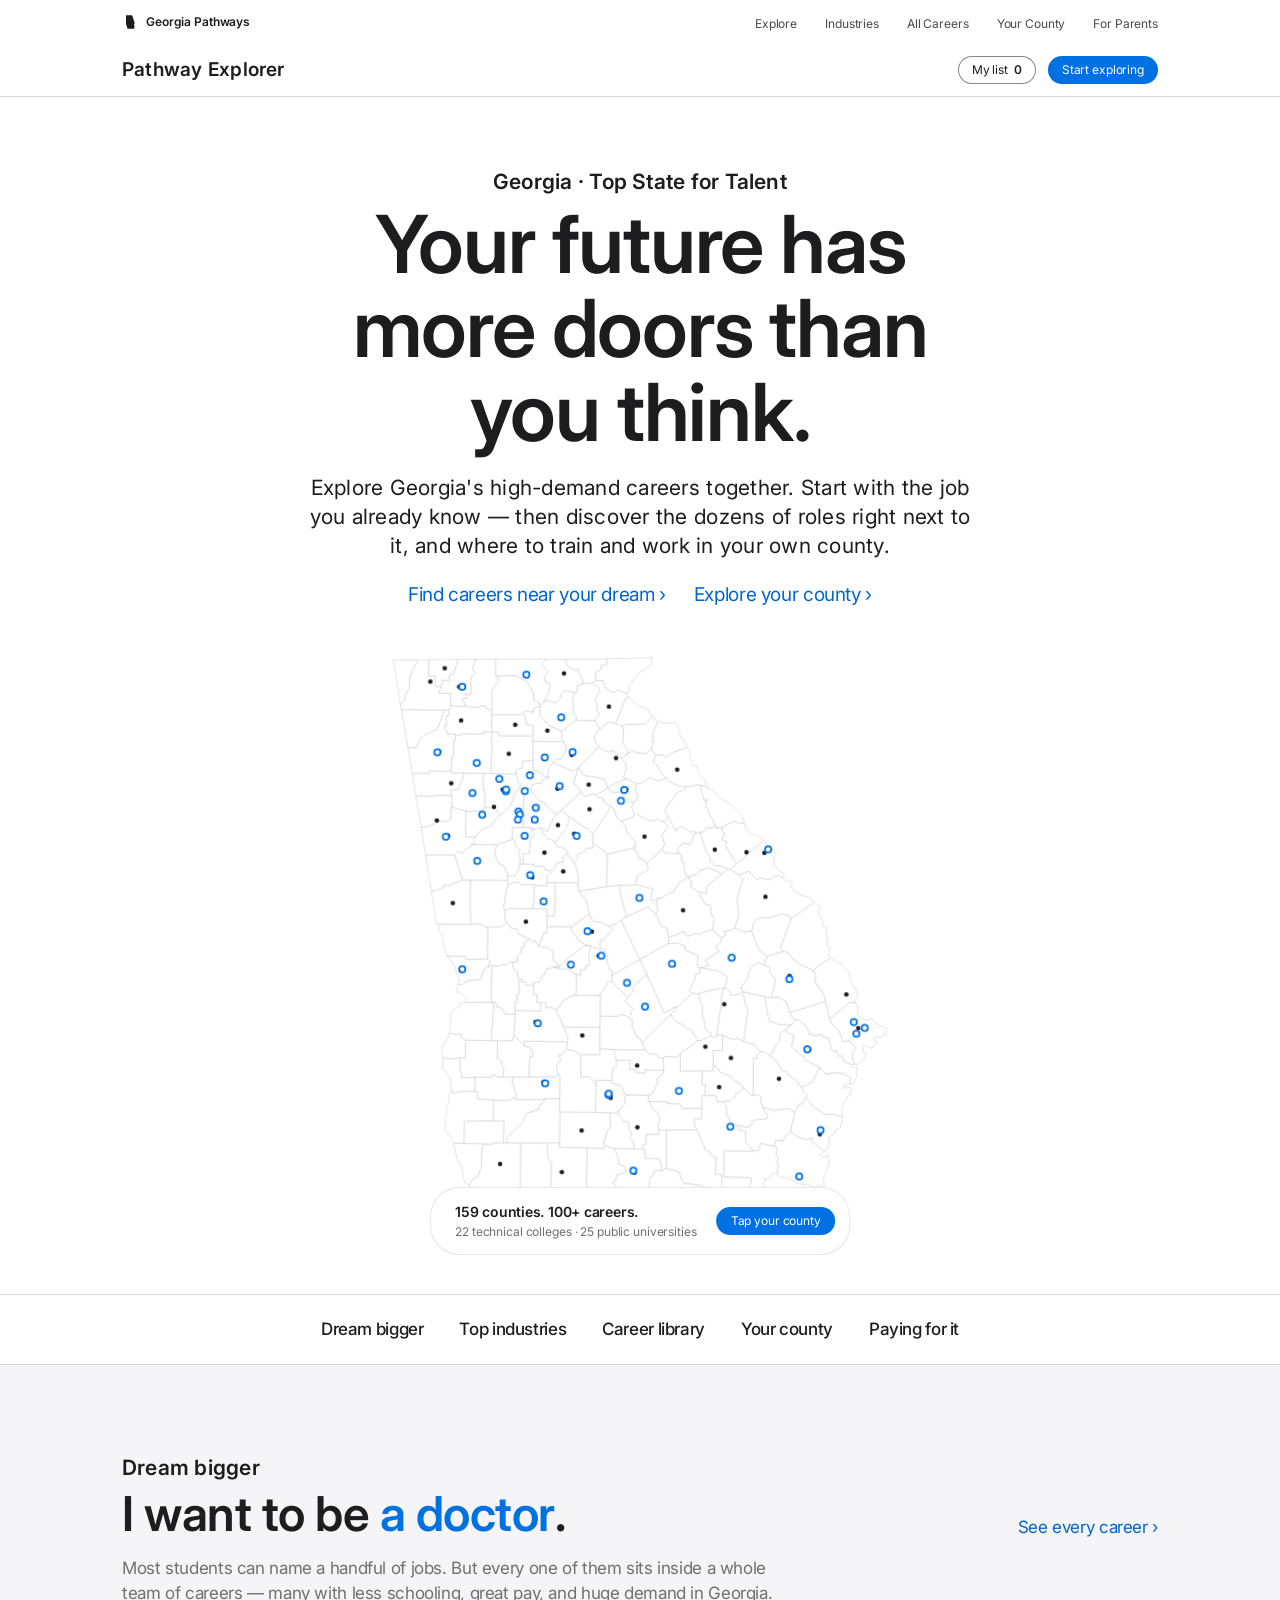
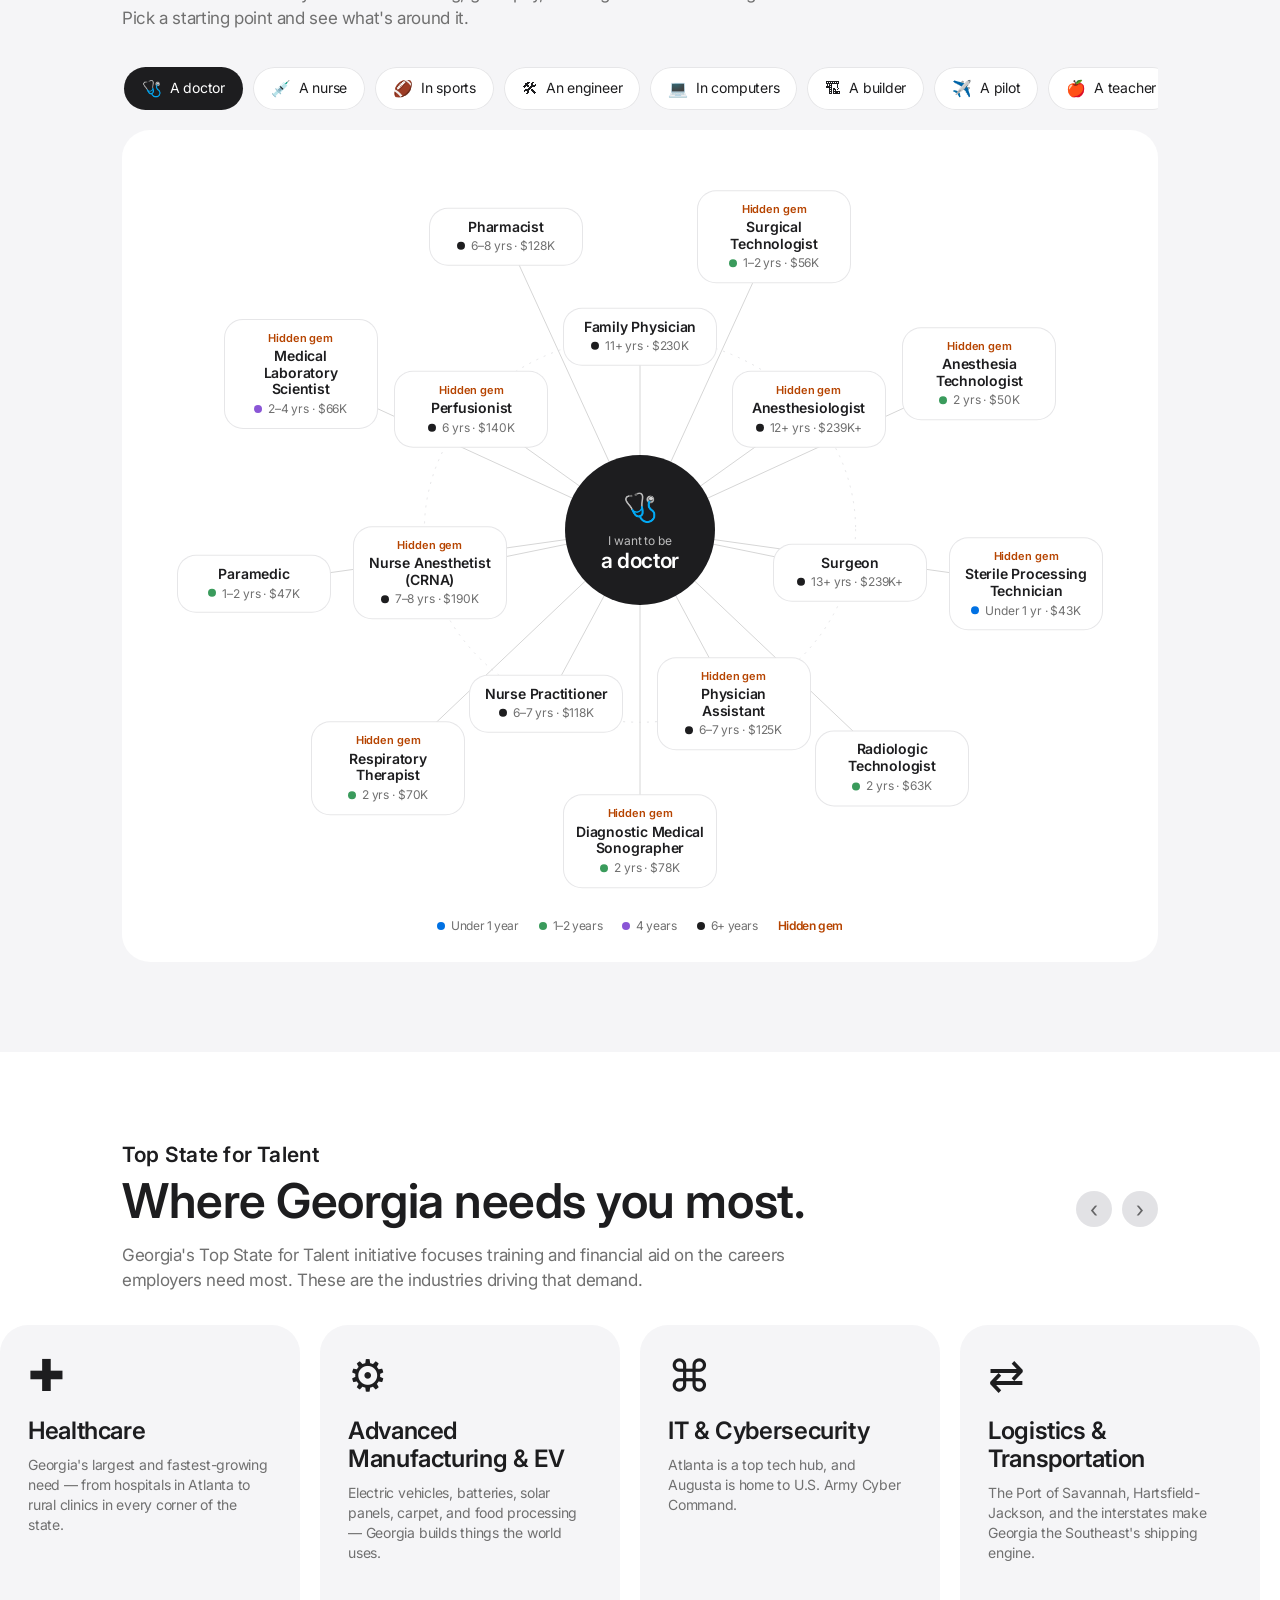
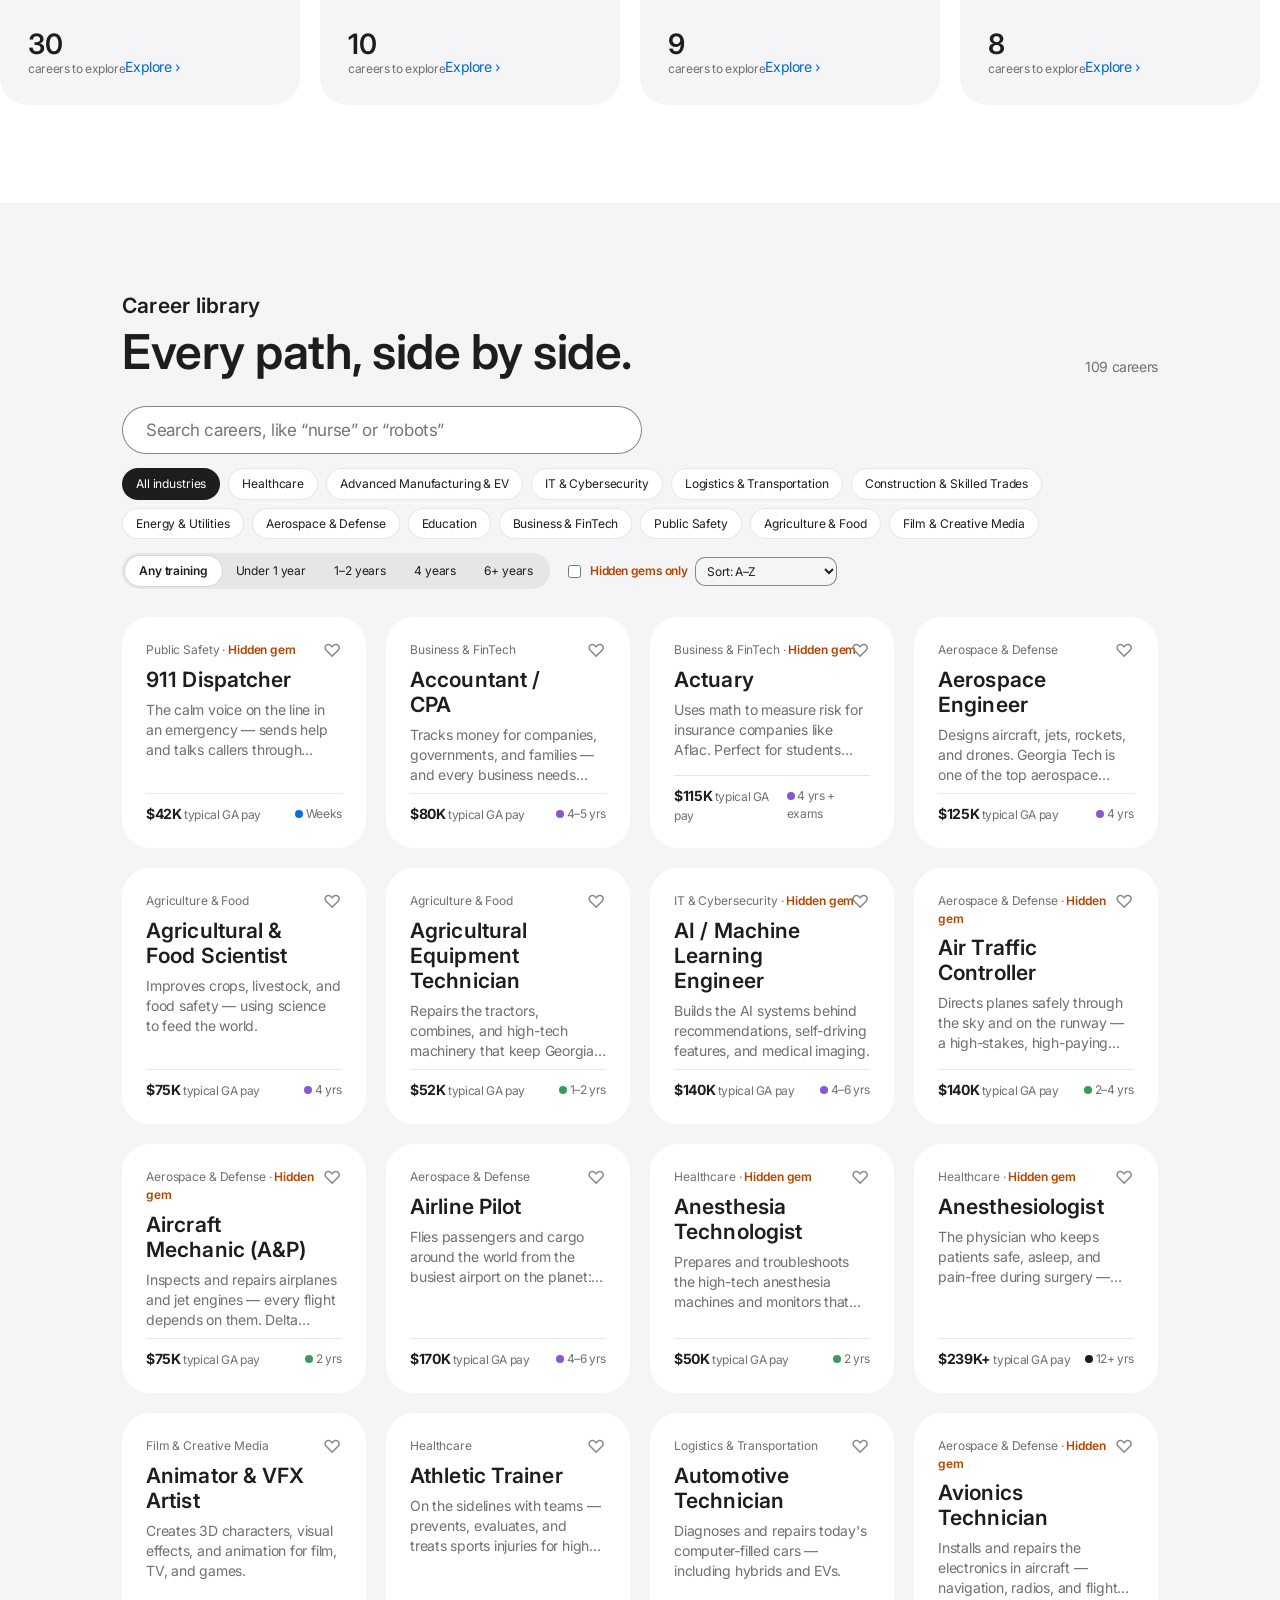
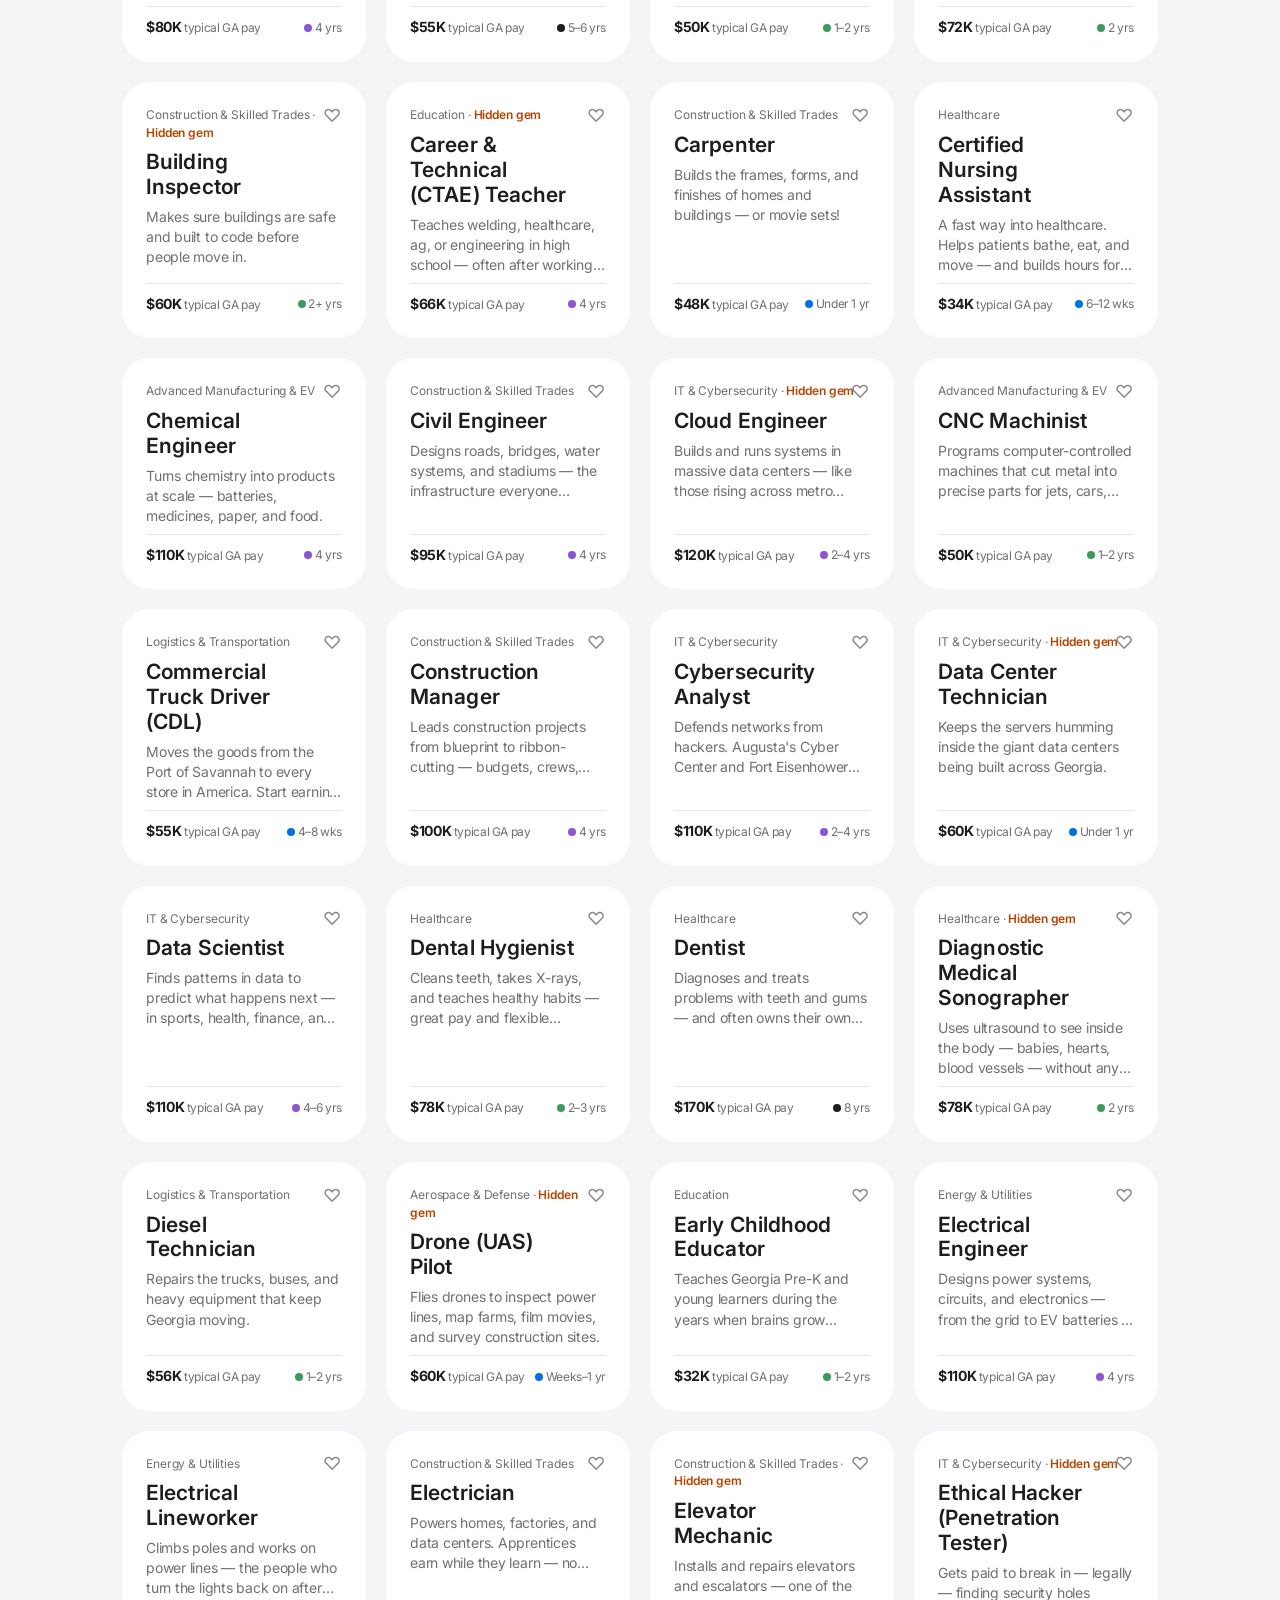
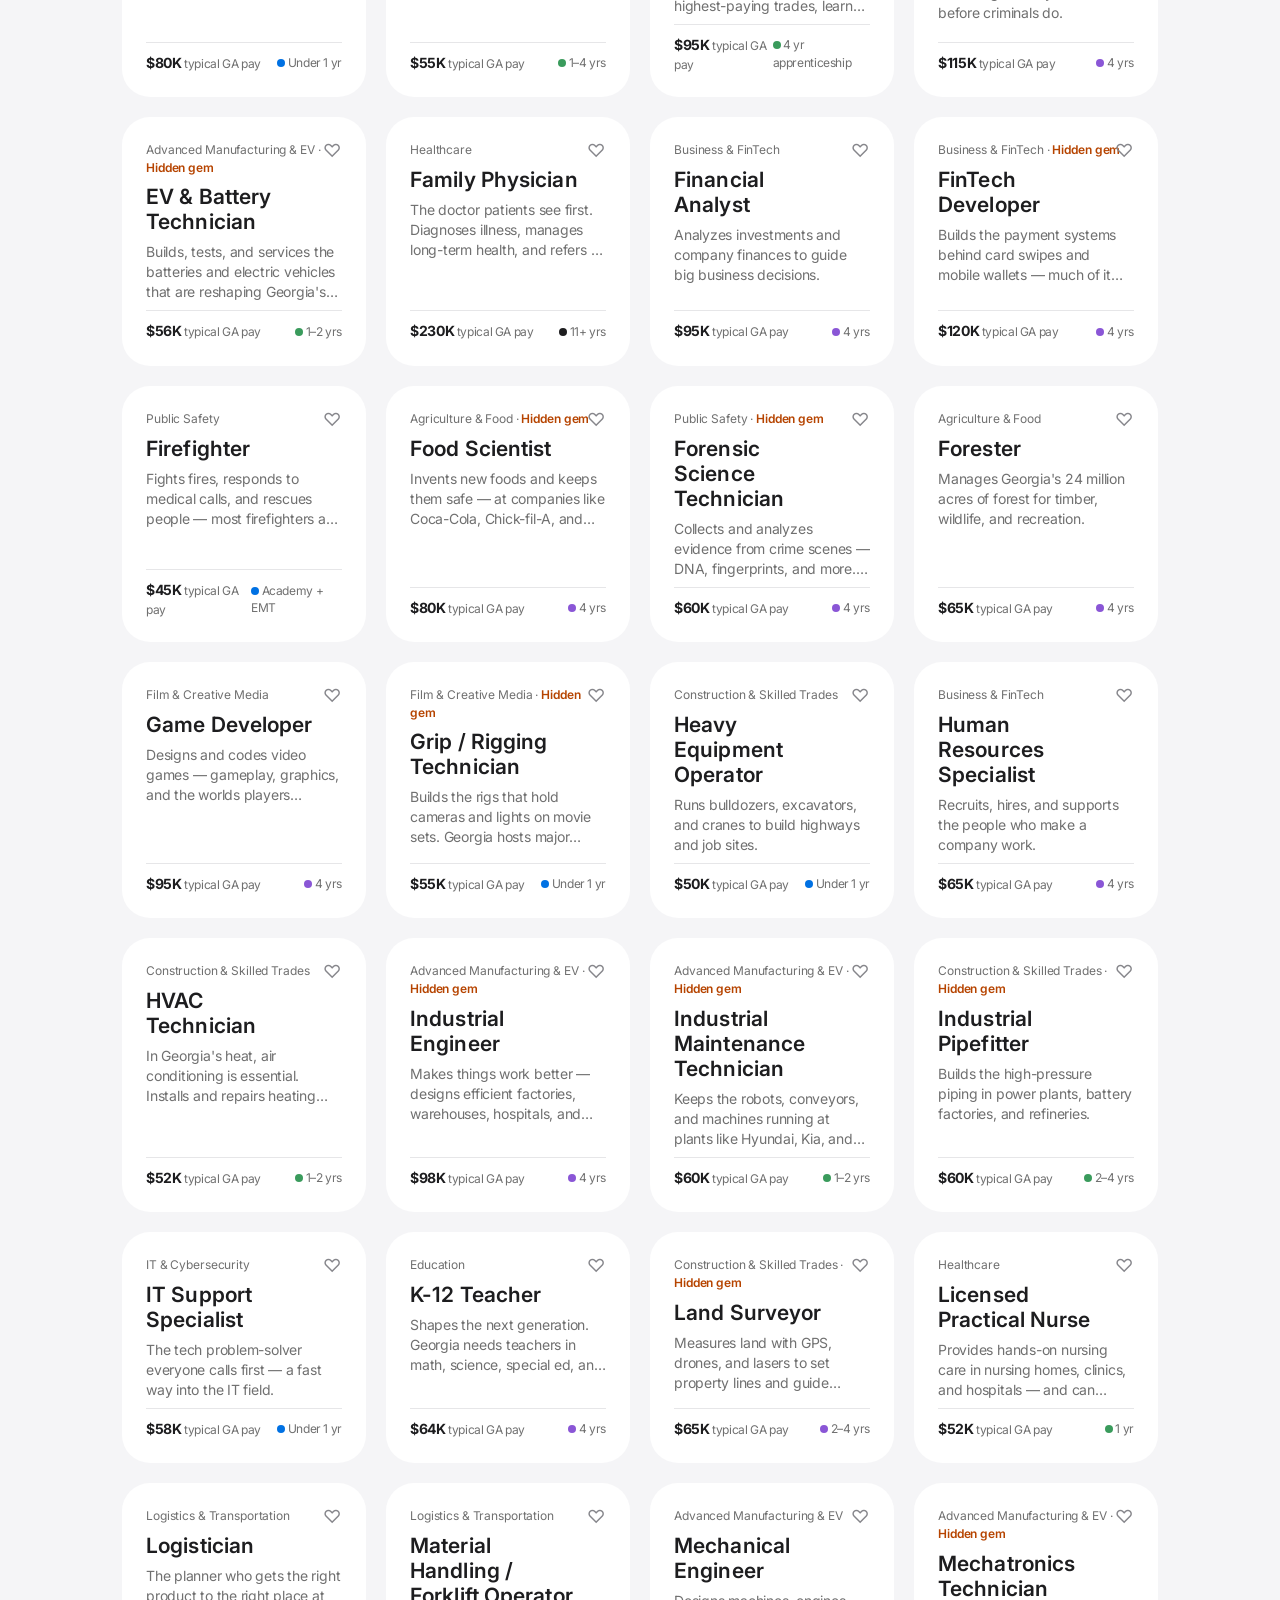
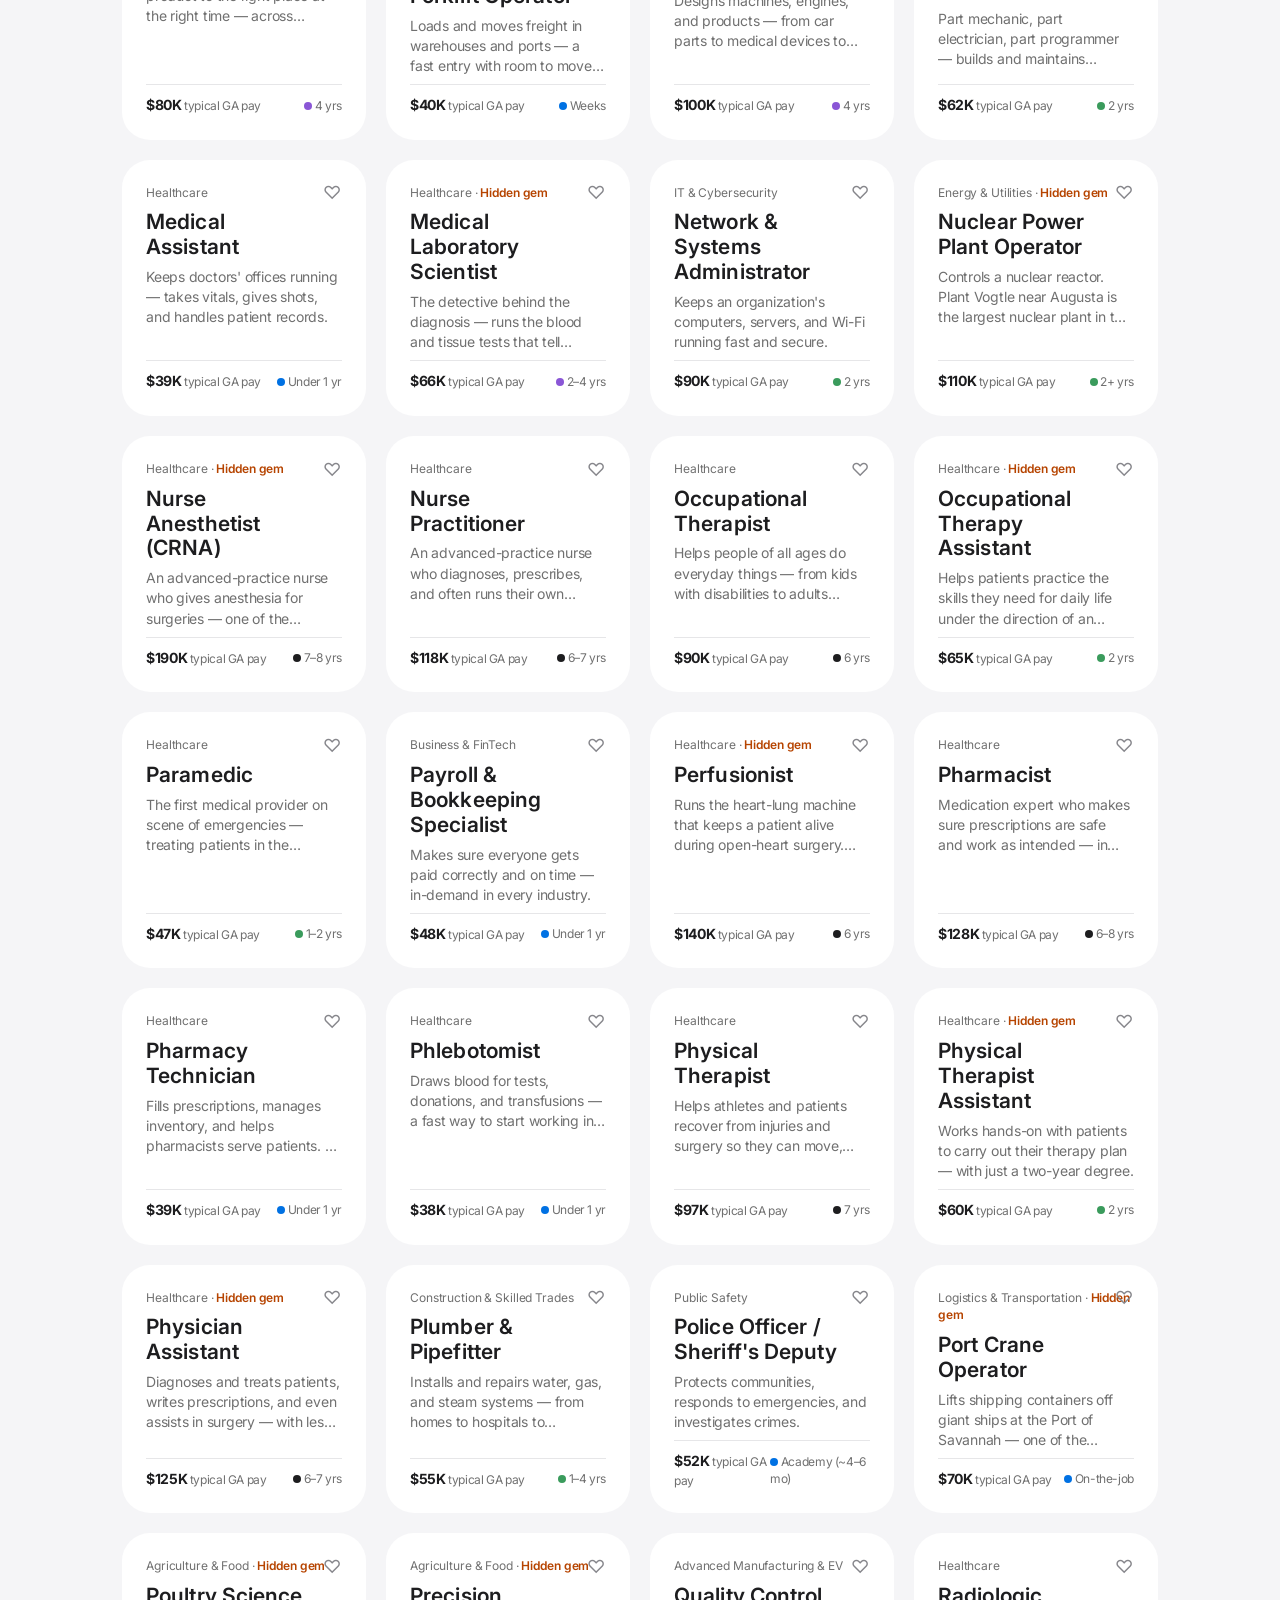
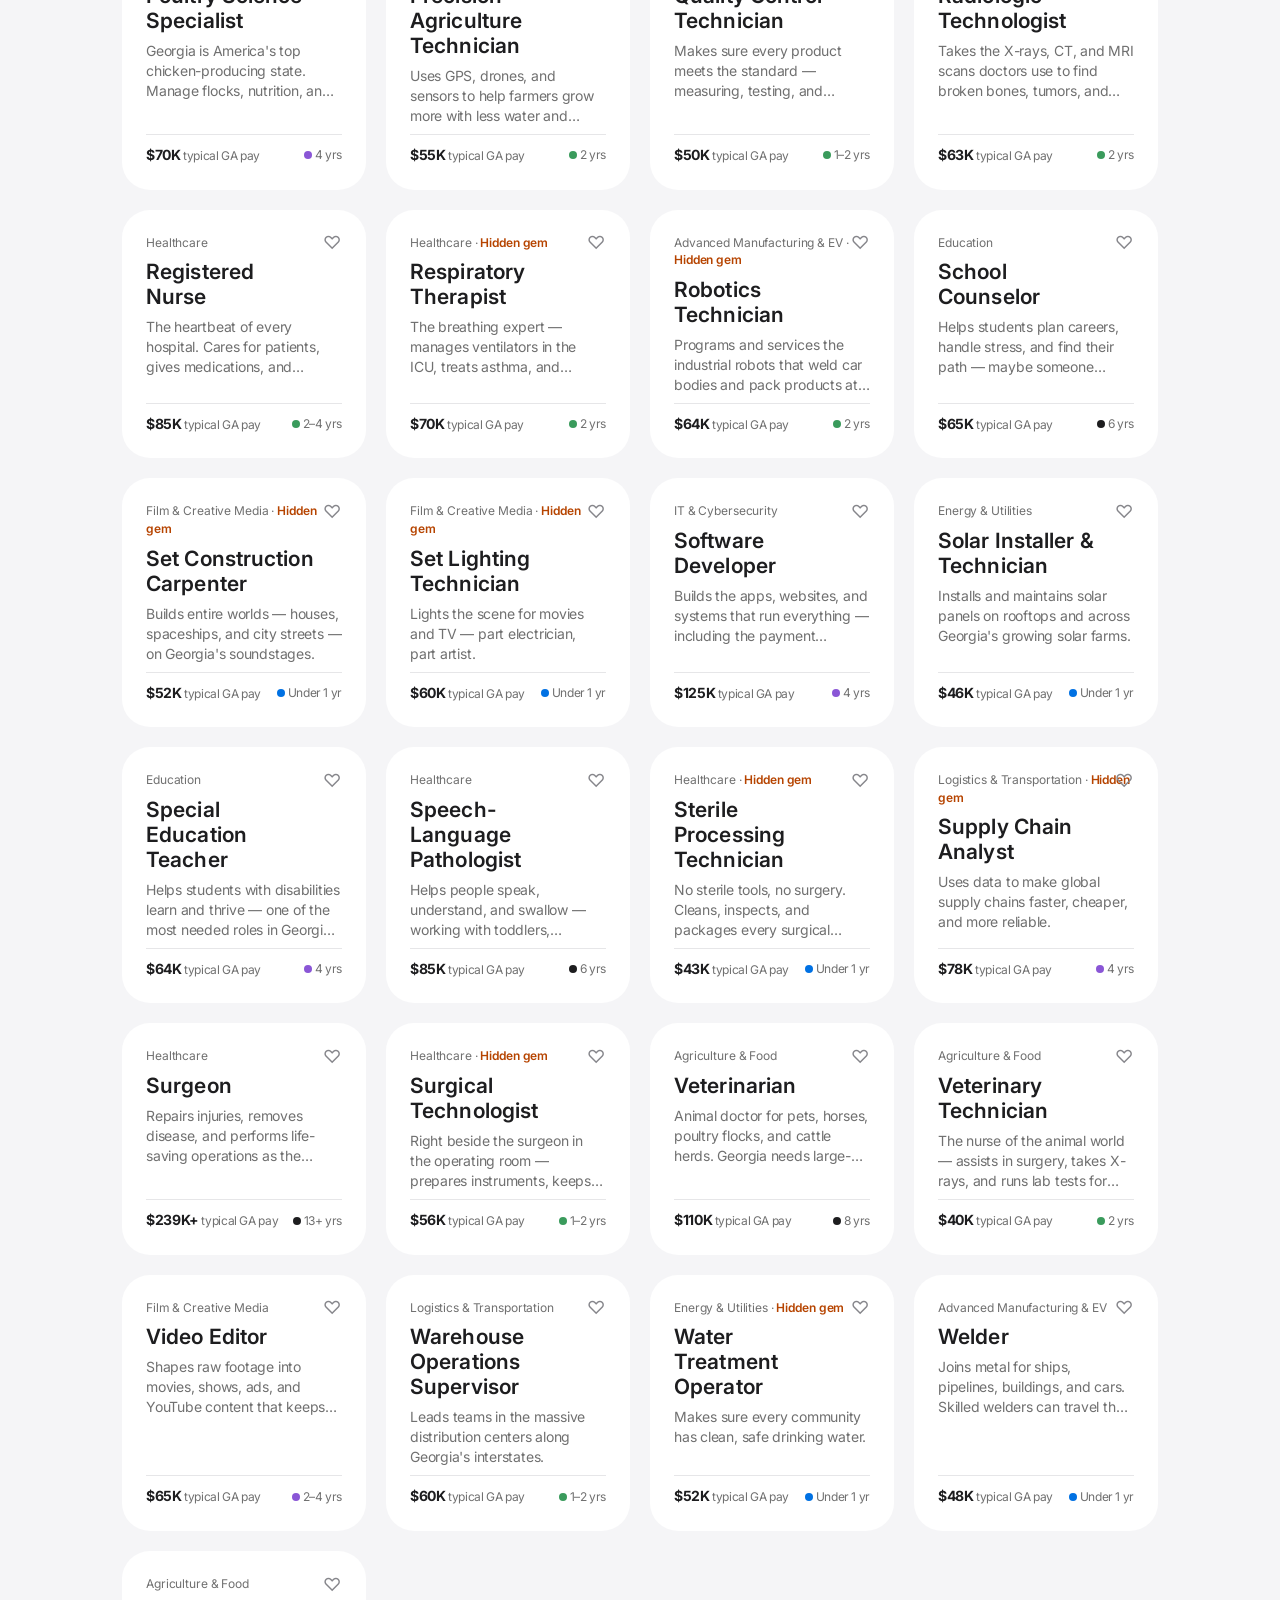
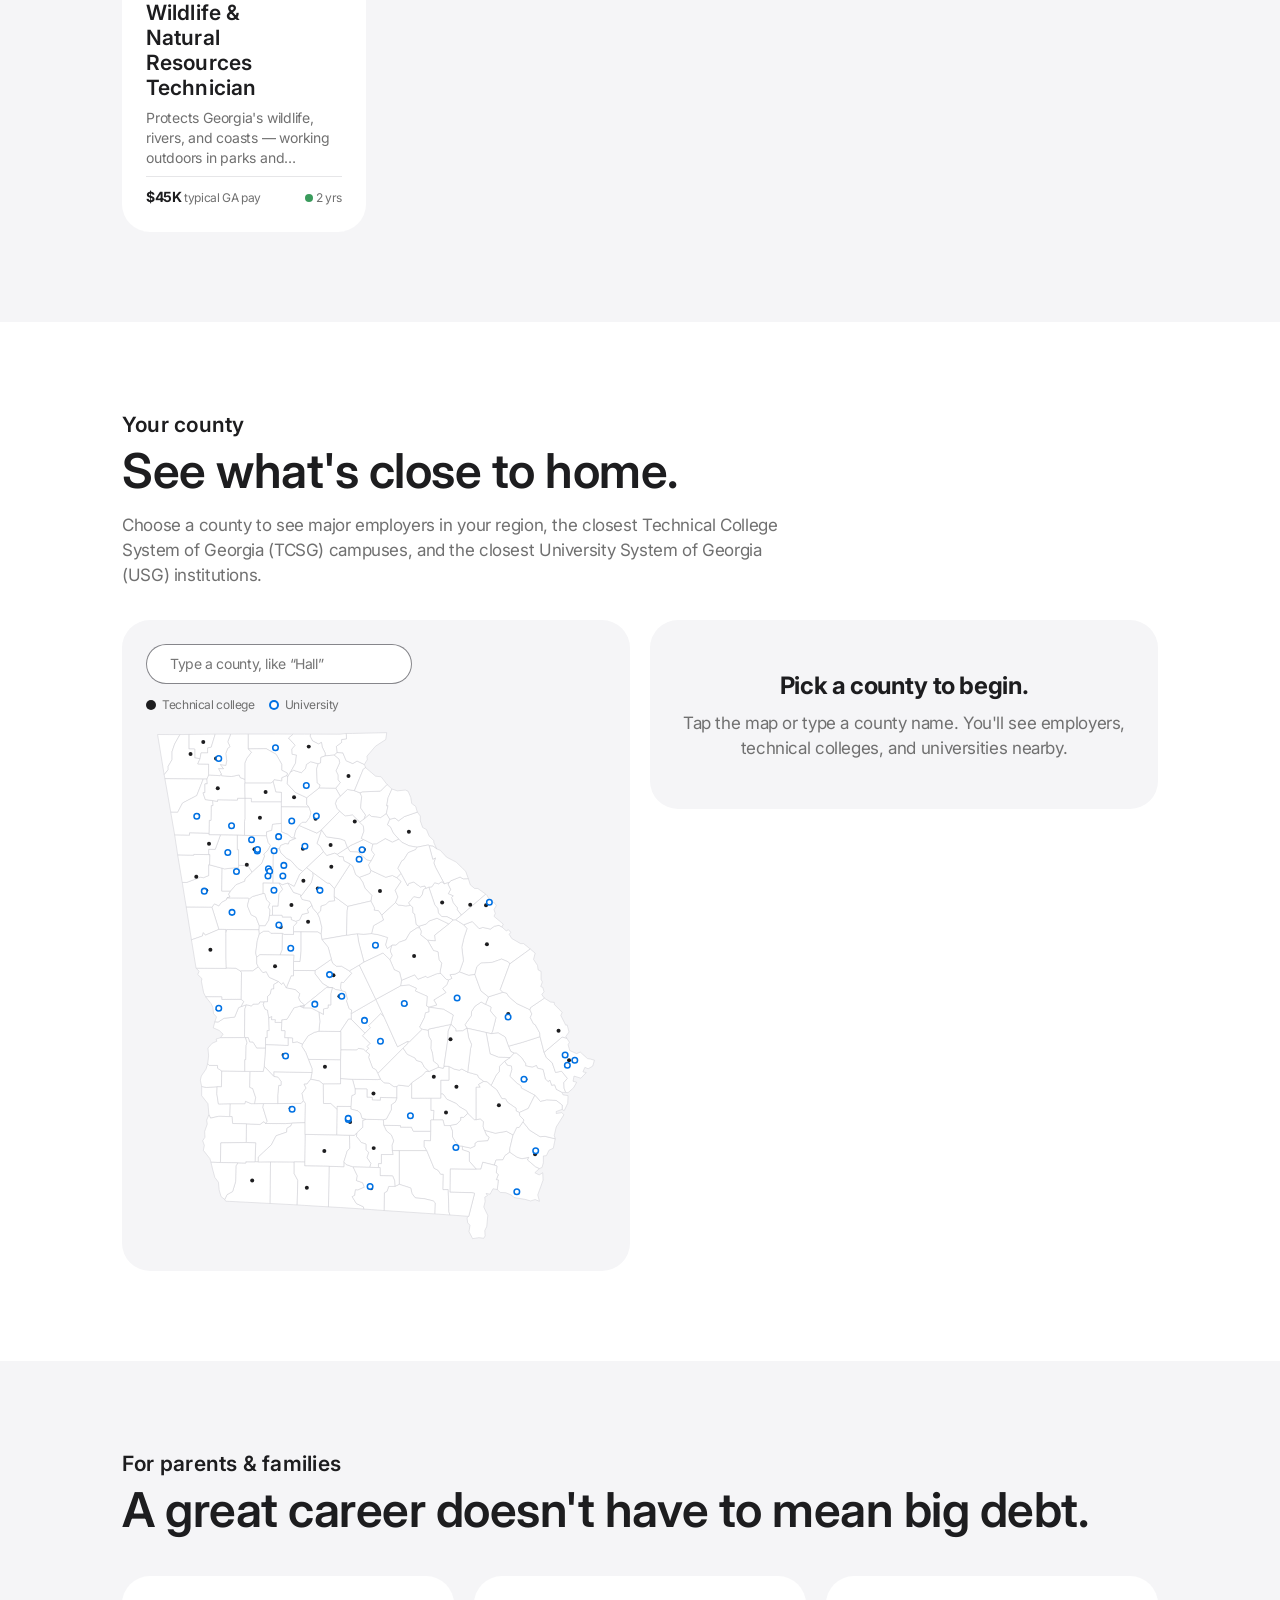
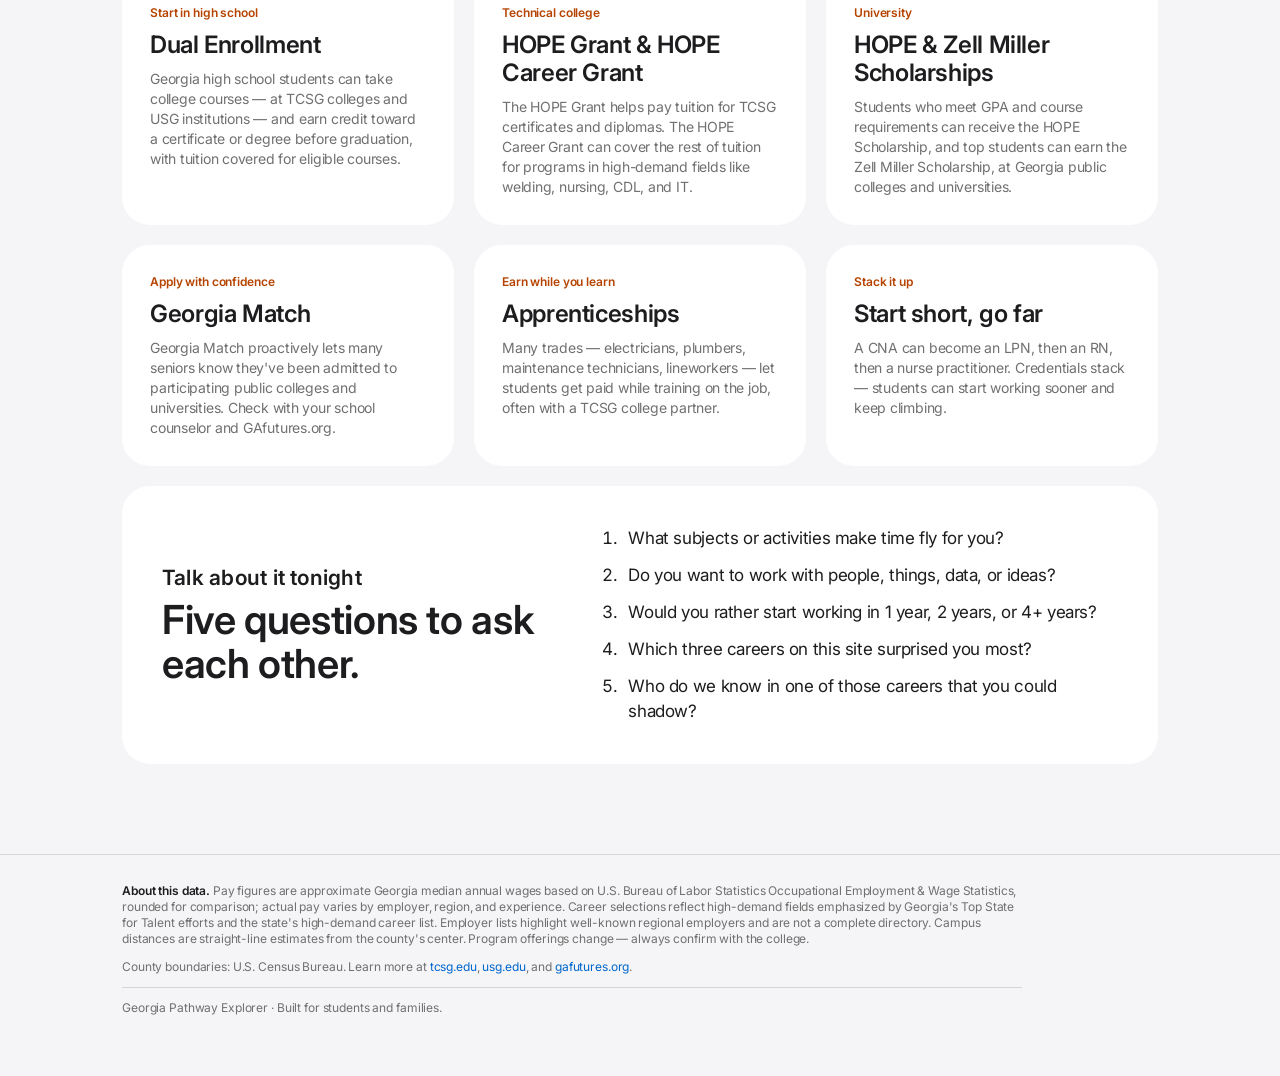
==== commit 85cd195f: "Build Georgia Pathway Explorer interactive career site Static site for students and parents to explo" ====
--- a/index.html
+++ b/index.html
@@ -1,3460 +1,277 @@
-<!DOCTYPE html>
+<!doctype html>
 <html lang="en">
 <head>
-<!-- Google tag (gtag.js) -->
-<script async src="https://www.googletagmanager.com/gtag/js?id=G-F8QL6WG0PM"></script>
-<script>
-  window.dataLayer = window.dataLayer || [];
-  function gtag(){dataLayer.push(arguments);}
-  gtag('js', new Date());
-  gtag('config', 'G-F8QL6WG0PM');
-</script>
-<meta charset="UTF-8">
-<meta name="viewport" content="width=device-width, initial-scale=1.0">
-<title>FOCO Works — Pathway Explorer</title>
-<meta name="description" content="Explore Forsyth County career pathways: see how Forsyth County Schools, Lanier Technical College, and University of North Georgia programs connect to real local employers across Advanced Manufacturing, Healthcare, Bio & Life Sciences, Professional Services, and Technology + IT.">
-<meta property="og:title" content="FOCO Works — Pathway Explorer">
-<meta property="og:description" content="See how Forsyth County schools connect to local careers and employers across five target industries.">
-<meta property="og:type" content="website">
-<meta property="og:site_name" content="FOCO Works">
-<meta name="twitter:card" content="summary">
-<meta name="twitter:title" content="FOCO Works — Pathway Explorer">
-<meta name="twitter:description" content="See how Forsyth County schools connect to local careers and employers across five target industries.">
-<link rel="icon" type="image/svg+xml" href="data:image/svg+xml,%3Csvg xmlns='http://www.w3.org/2000/svg' viewBox='0 0 48 48'%3E%3Crect width='48' height='48' rx='9' fill='%230d2440'/%3E%3Ctext x='24' y='32' font-family='Arial,Helvetica,sans-serif' font-weight='800' font-size='20' fill='%23ffffff' text-anchor='middle'%3EFW%3C/text%3E%3C/svg%3E">
-<style>
-/* =========================================================
-   DESIGN PLAN
-   Brand: FOCO Works — navy / dark blue, grey, white.
-   Navy + grey + white carry ALL the structure (backgrounds,
-   chrome, type). Color coding is allowed back in only as
-   SIGNALS, never as fills: a school gets a small badge color,
-   an industry gets a thin accent edge + dot. This keeps the
-   page on-brand and calm while the coding still reads clearly.
-   Clickability: every program and employer is a button that
-   opens a slide-in detail drawer with more information.
-   ========================================================= */
-:root{
-  /* brand structure */
-  --navy:#0d2440;          /* primary dark blue */
-  --navy-2:#143257;        /* raised navy surface */
-  --navy-3:#1d3f6b;
-  --ink:#0d2440;
-  --grey-900:#2b3b4f;
-  --grey-700:#46566b;      /* body text on light */
-  --grey-500:#6b7a8f;      /* muted */
-  --grey-300:#c3ccd8;
-  --grey-200:#dde3ec;
-  --grey-100:#eef2f7;      /* light panel */
-  --grey-50:#f6f8fb;       /* page bg */
-  --white:#ffffff;
-
-  /* INDUSTRY signals (used as edges + dots only) */
-  --mfg:#e08a2b;           /* manufacturing — amber */
-  --health:#c0392b;        /* healthcare — red */
-  --bio:#9b5bb5;           /* bio/life sci — violet */
-  --pro:#2563b0;           /* professional services + HQs — cobalt */
-  --tech:#1a7a3c;          /* technology + IT — green */
-
-  /* SCHOOL signals (badge colors only — kept clearly
-     different hue-families from the industry set) */
-  --fcs:#c9982c;           /* Forsyth County Schools — gold (brand logo) */
-  --lanier:#5d9731;        /* Lanier Tech — green (brand logo) */
-  --ung:#1f3d7c;           /* UNG — blue (brand logo) */
-
-  /* HERO STAT pill accents — dedicated colors so they never
-     collide with school or industry signal colors */
-  --stat-1:#f0a23a;        /* amber */
-  --stat-2:#2dd4c4;        /* teal/cyan */
-  --stat-3:#b07cf2;        /* violet */
-
-  --radius:14px;
-  --shadow-sm:0 1px 2px rgba(13,36,64,.06), 0 2px 6px rgba(13,36,64,.06);
-  --shadow:0 12px 34px rgba(13,36,64,.14);
-  --ease:cubic-bezier(.4,0,.2,1);
-}
-*{box-sizing:border-box;}
-html{scroll-behavior:smooth;}
-body{
-  margin:0;background:var(--grey-50);color:var(--ink);
-  font-family:"Inter","Segoe UI",system-ui,sans-serif;line-height:1.55;
-  -webkit-font-smoothing:antialiased;
-}
-h1,h2,h3,h4,.display{font-family:"Poppins","Inter",system-ui,sans-serif;font-weight:700;letter-spacing:-.01em;}
-
-/* ---------------- top bar ---------------- */
-.topbar{
-  display:flex;align-items:center;gap:14px;
-  padding:14px clamp(16px,4vw,48px);
-  background:var(--navy);color:var(--white);
-  position:sticky;top:0;z-index:60;
-}
-.logo{display:flex;align-items:center;gap:10px;font-family:"Poppins";font-weight:800;font-size:18px;letter-spacing:.02em;}
-.logo .mk{width:30px;height:30px;border-radius:8px;background:var(--white);color:var(--navy);display:grid;place-items:center;font-size:15px;flex:none;}
-.logo small{font-weight:500;color:var(--grey-300);font-size:13px;}
-.topbar .sp{flex:1;}
-.crumb{font-size:13px;color:var(--grey-300);display:flex;align-items:center;gap:8px;}
-.crumb button{background:none;border:none;color:var(--grey-300);font:inherit;cursor:pointer;padding:0;}
-.crumb button:hover{color:var(--white);text-decoration:underline;}
-
-/* ---------------- hero ---------------- */
-.hero{
-  background:
-    radial-gradient(900px 360px at 80% -40%, rgba(47,109,240,.22), transparent 60%),
-    radial-gradient(700px 300px at 0% 120%, rgba(31,155,142,.16), transparent 55%),
-    var(--navy);
-  color:var(--white);padding:clamp(40px,7vw,76px) clamp(16px,4vw,48px) clamp(30px,5vw,52px);
-}
-.hero .wrap{max-width:1120px;margin:0 auto;}
-.hero .eyebrow{text-transform:uppercase;letter-spacing:.24em;font-size:12px;font-weight:700;color:var(--grey-300);margin:0 0 14px;}
-.hero h1{font-size:clamp(28px,5vw,50px);line-height:1.04;margin:0 0 16px;max-width:18ch;}
-.hero p{max-width:62ch;color:#d7e0ee;font-size:clamp(15px,1.9vw,18px);margin:0;}
-.hero .legend{display:flex;flex-wrap:wrap;gap:10px 22px;margin-top:26px;font-size:13px;color:#cdd8e8;}
-.hero .legend .li{display:flex;align-items:center;gap:8px;}
-.hero .legend .sw{width:12px;height:12px;border-radius:50%;flex:none;}
-
-/* hero two-column + map */
-.hero-grid{display:grid;grid-template-columns:1.05fr .95fr;gap:clamp(24px,4vw,56px);align-items:center;}
-.hero-copy{min-width:0;}
-.mapfig{margin:0;}
-.map-shell{
-  position:relative;border-radius:18px;overflow:hidden;
-  background:radial-gradient(120% 120% at 70% 10%, #16335c 0%, #0a1c34 55%, #07152a 100%);
-  border:1px solid rgba(120,160,220,.18);
-  box-shadow:0 20px 50px rgba(0,0,0,.35), inset 0 0 60px rgba(10,30,60,.6);
-}
-#countyMap{display:block;width:100%;height:auto;}
-.cluster-core{transition:r .3s var(--ease);}
-.cluster-ring{fill:none;opacity:.0;}
-.pulse{transform-box:fill-box;transform-origin:center;animation:pulse 3.4s ease-out infinite;}
-@keyframes pulse{0%{transform:scale(.6);opacity:.55;}70%{opacity:0;}100%{transform:scale(2.4);opacity:0;}}
-.cluster-label{font-family:"Inter",sans-serif;font-size:11px;fill:#dce6f5;font-weight:600;}
-.cluster-num{font-family:"Poppins",sans-serif;font-size:13px;font-weight:700;fill:#fff;}
-.twinkle{animation:twinkle 4.5s ease-in-out infinite, dotIn .5s var(--ease) both;}
-@keyframes twinkle{0%,100%{opacity:.55;}50%{opacity:1;}}
-@keyframes dotIn{from{opacity:0;transform:scale(0);}to{opacity:1;transform:scale(1);}}
-@media(prefers-reduced-motion:reduce){.twinkle{animation:twinkle 4.5s ease-in-out infinite;}}
-.road{stroke:rgba(150,190,245,.45);stroke-width:2.4;fill:none;stroke-dasharray:2 6;stroke-linecap:round;}
-.roadglow{stroke:rgba(90,150,240,.18);stroke-width:7;fill:none;}
-.lake{fill:#0e3a5c;opacity:.7;}
-.lake-edge{fill:none;stroke:rgba(120,200,255,.4);stroke-width:1.4;}
-.city-dot{fill:#fff;}
-.city-ring{fill:none;stroke:#fff;stroke-width:1.5;opacity:.6;}
-.mapcap{display:flex;flex-direction:column;gap:3px;margin-top:12px;padding-left:2px;}
-.mapcap .dotled{font-size:13.5px;font-weight:600;color:#dce6f5;}
-.mapcap .capnote{font-size:11.5px;color:#8da3c4;}
-.maplegend{display:flex;gap:14px;flex-wrap:wrap;margin-top:10px;}
-.maplegend .mi{display:flex;align-items:center;gap:7px;font-size:12px;color:#cdd8e8;background:rgba(255,255,255,.06);border:1px solid rgba(255,255,255,.12);border-radius:999px;padding:6px 12px;cursor:pointer;font-family:inherit;transition:background .15s var(--ease);}
-.maplegend .mi:hover{background:rgba(255,255,255,.14);}
-.maplegend .md{width:11px;height:11px;border-radius:50%;flex:none;box-shadow:0 0 8px 1px currentColor;}
-
-@media(max-width:880px){
-  .hero-grid{grid-template-columns:1fr;}
-  .mapfig{max-width:460px;margin:8px auto 0;}
-}
-
-/* ---------------- chooser ---------------- */
-.section{max-width:1120px;margin:0 auto;padding:clamp(28px,4vw,48px) clamp(16px,4vw,48px);}
-.section-head{display:flex;align-items:baseline;justify-content:space-between;flex-wrap:wrap;gap:8px;margin-bottom:6px;}
-.section-head h2{font-size:clamp(20px,3vw,28px);margin:0;}
-.section-head .hint{color:var(--grey-500);font-size:14px;}
-
-.cards{display:grid;grid-template-columns:repeat(5,1fr);gap:16px;margin-top:22px;}
-.icard{
-  position:relative;text-align:left;cursor:pointer;
-  background:var(--white);border:1px solid var(--grey-200);border-radius:var(--radius);
-  padding:24px 22px 20px;box-shadow:var(--shadow-sm);
-  transition:transform .2s var(--ease), box-shadow .2s var(--ease), border-color .2s var(--ease);
-}
-.icard:hover,.icard:focus-visible{transform:translateY(-5px);box-shadow:var(--shadow);outline:none;border-color:var(--grey-300);}
-.icard .edge{position:absolute;left:0;top:0;bottom:0;width:5px;border-radius:var(--radius) 0 0 var(--radius);}
-.icard[data-k="mfg"] .edge{background:var(--mfg);}
-.icard[data-k="health"] .edge{background:var(--health);}
-.icard[data-k="bio"] .edge{background:var(--bio);}
-.icard .ico{width:50px;height:50px;border-radius:12px;display:grid;place-items:center;margin-bottom:16px;background:var(--grey-100);color:var(--navy);}
-.icard[data-k="mfg"] .ico{color:var(--mfg);}
-.icard[data-k="health"] .ico{color:var(--health);}
-.icard[data-k="bio"] .ico{color:var(--bio);}
-.icard[data-k="pro"] .edge{background:var(--pro);}
-.icard[data-k="pro"] .ico{color:var(--pro);}
-.icard[data-k="tech"] .edge{background:var(--tech);}
-.icard[data-k="tech"] .ico{color:var(--tech);}
-.icard .ico svg{width:27px;height:27px;}
-.icard h3{font-size:19px;margin:0 0 6px;}
-.icard .tag{color:var(--grey-500);font-size:13.5px;margin:0 0 16px;}
-.icard .nums{display:flex;gap:18px;border-top:1px solid var(--grey-200);padding-top:14px;}
-.icard .nums div{font-size:12.5px;color:var(--grey-500);}
-.icard .nums b{display:block;font-family:"Poppins";font-size:21px;color:var(--ink);line-height:1.1;}
-.icard .cta{margin-top:14px;font-weight:700;font-size:14px;color:var(--navy);display:inline-flex;align-items:center;gap:6px;}
-.icard .cta svg{width:15px;height:15px;transition:transform .2s var(--ease);}
-.icard:hover .cta svg{transform:translateX(4px);}
-
-/* ---------------- detail view ---------------- */
-.detail{display:none;}
-.detail.show{display:block;animation:rise .35s var(--ease);}
-@keyframes rise{from{opacity:0;transform:translateY(12px);}to{opacity:1;transform:none;}}
-
-.dhead{background:var(--navy);color:var(--white);padding:clamp(26px,4vw,44px) clamp(16px,4vw,48px);}
-.dhead .wrap{max-width:1120px;margin:0 auto;}
-.dhead .row{display:flex;align-items:center;gap:14px;margin-bottom:10px;}
-.dhead .dot{width:16px;height:16px;border-radius:50%;flex:none;}
-.dhead .ey{text-transform:uppercase;letter-spacing:.18em;font-size:12px;font-weight:700;color:var(--grey-300);}
-.dhead h2{font-size:clamp(24px,4vw,40px);margin:0 0 8px;color:var(--white);}
-.dhead p{margin:0;max-width:64ch;color:#d7e0ee;font-size:clamp(14px,1.8vw,17px);}
-.dhead .toprow{display:flex;align-items:flex-start;justify-content:space-between;gap:16px;flex-wrap:wrap;}
-.sharebtn{display:inline-flex;align-items:center;gap:7px;background:rgba(255,255,255,.08);border:1px solid rgba(255,255,255,.22);color:#fff;border-radius:999px;padding:8px 14px;font-size:13px;font-weight:600;cursor:pointer;flex:none;white-space:nowrap;transition:background .15s ease;}
-.sharebtn:hover{background:rgba(255,255,255,.16);}
-.sharebtn svg{width:14px;height:14px;flex:none;}
-.sharebtn.copied{background:var(--lanier,#5d9731);border-color:transparent;}
-.stats{display:grid;grid-template-columns:repeat(4,1fr);gap:12px;margin-top:24px;}
-.stat{background:var(--navy-2);border:1px solid var(--navy-3);border-radius:12px;padding:15px 16px;}
-.stat b{font-family:"Poppins";font-size:clamp(22px,3.2vw,32px);line-height:1;display:block;color:var(--white);}
-.stat span{font-size:12px;color:var(--grey-300);margin-top:6px;display:block;}
-
-.flow{display:flex;align-items:center;justify-content:center;gap:10px;flex-wrap:wrap;
-  background:var(--grey-100);border:1px solid var(--grey-200);border-radius:var(--radius);
-  padding:16px;margin:0 0 36px;}
-.flow .chip{background:var(--white);border:1px solid var(--grey-200);border-radius:999px;padding:8px 16px;font-weight:600;font-size:14px;box-shadow:var(--shadow-sm);}
-.flow .ar{color:var(--grey-500);display:grid;place-items:center;}
-.flow .ar svg{width:22px;height:22px;}
-
-.block-head{display:flex;align-items:center;gap:12px;margin:0 0 6px;}
-.block-head .pin{width:34px;height:34px;border-radius:9px;background:var(--grey-100);color:var(--navy);display:grid;place-items:center;flex:none;}
-.block-head .pin svg{width:19px;height:19px;}
-.block-head h3{font-size:20px;margin:0;}
-.block-sub{color:var(--grey-500);font-size:14.5px;margin:0 0 20px;}
-
-/* schools */
-.schools{display:grid;grid-template-columns:repeat(3,1fr);gap:20px;margin-bottom:44px;}
-.school{background:var(--white);border:1px solid var(--grey-200);border-radius:var(--radius);box-shadow:var(--shadow-sm);overflow:hidden;transition:box-shadow .2s var(--ease),transform .2s var(--ease);}
-.school:hover{box-shadow:var(--shadow);transform:translateY(-2px);}
-.school .top{display:flex;align-items:center;gap:11px;padding:16px 18px 12px;}
-.school .badge{width:44px;height:44px;border-radius:10px;flex:none;display:grid;place-items:center;background:var(--white);border:1px solid var(--grey-200);overflow:hidden;padding:5px;}
-.school .badge img{width:100%;height:100%;object-fit:contain;display:block;}
-.school[data-s="fcs"] .badge{border-color:var(--fcs);}
-.school[data-s="lanier"] .badge{border-color:var(--lanier);}
-.school[data-s="ung"] .badge{border-color:var(--ung);}
-.school .top h4{margin:0;font-size:15px;font-family:"Poppins";}
-.school .top small{color:var(--grey-500);font-size:12px;}
-.school .stage{font-size:11px;font-weight:700;letter-spacing:.05em;text-transform:uppercase;color:var(--grey-500);padding:0 18px 8px;}
-.proglist{list-style:none;margin:0;padding:6px 10px 14px;}
-.proglist li{margin:0;}
-.proglist button{
-  width:100%;text-align:left;background:none;border:none;cursor:pointer;
-  display:flex;align-items:center;gap:9px;padding:9px 8px;border-radius:9px;font:inherit;font-size:14px;color:var(--ink);
-  transition:background .15s var(--ease);
-}
-.proglist button:hover,.proglist button:focus-visible{background:var(--grey-100);outline:none;}
-.proglist .ar{margin-left:auto;color:var(--grey-300);flex:none;}
-.proglist .ar svg{width:15px;height:15px;}
-.proglist .dotmark{width:8px;height:8px;border-radius:50%;flex:none;}
-.school[data-s="fcs"] .dotmark{background:var(--fcs);}
-.school[data-s="lanier"] .dotmark{background:var(--lanier);}
-.school[data-s="ung"] .dotmark{background:var(--ung);}
-.empty{padding:6px 18px 18px;color:var(--grey-500);font-size:13.5px;font-style:italic;}
-
-/* employers */
-.searchbar{display:flex;align-items:center;gap:10px;background:var(--white);border:1px solid var(--grey-200);border-radius:999px;padding:10px 16px;max-width:420px;box-shadow:var(--shadow-sm);flex:1;}
-.emp-controls{display:flex;align-items:center;gap:12px;margin-bottom:22px;flex-wrap:wrap;}
-
-
-/* ---- SIDEBAR TAB LAYOUT ---- */
-.emp-layout{display:grid;grid-template-columns:220px 1fr;gap:0;background:var(--white);border:1px solid var(--grey-200);border-radius:var(--radius);box-shadow:var(--shadow-sm);overflow:hidden;min-height:400px;}
-
-/* Left sidebar nav */
-.emp-sidebar{background:var(--grey-50);border-right:1px solid var(--grey-200);padding:10px 0;display:flex;flex-direction:column;}
-.emp-sidebar-title{font-family:"Poppins";font-size:10px;font-weight:700;letter-spacing:.1em;text-transform:uppercase;color:var(--grey-500);padding:10px 16px 6px;}
-.etab{
-  display:flex;align-items:center;gap:10px;
-  width:100%;text-align:left;cursor:pointer;
-  background:none;border:none;border-left:3px solid transparent;
-  font:inherit;font-size:13.5px;font-weight:500;color:var(--grey-700);
-  padding:10px 16px;transition:all .15s var(--ease);line-height:1.3;
-}
-.etab:hover{background:var(--white);color:var(--ink);}
-.etab .ec{margin-left:auto;font-size:11px;font-weight:700;color:var(--grey-500);background:var(--grey-200);border-radius:999px;padding:1px 8px;min-width:22px;text-align:center;flex:none;}
-.etab.on{background:var(--white);color:var(--navy);font-weight:700;border-left-color:var(--navy);}
-.etab.on .ec{background:var(--navy);color:#fff;}
-.etab.dimmed{opacity:.4;}
-.etab-divider{height:1px;background:var(--grey-200);margin:8px 16px;}
-
-/* Right content panel */
-.emp-panel{padding:20px 22px;overflow-y:auto;max-height:620px;}
-.emp-panel-header{margin-bottom:16px;}
-.emp-panel-header h4{font-family:"Poppins";font-size:15px;font-weight:700;margin:0 0 3px;color:var(--ink);}
-.emp-panel-header p{font-size:12.5px;color:var(--grey-500);margin:0;}
-
-.mbadge.sm{font-size:8.5px;padding:1px 6px;margin-left:auto;}
-.ccard .mbadge.sm + .ccgo{margin-left:6px;}
-
-@media(max-width:860px){
-  .emp-layout{grid-template-columns:1fr;}
-  .emp-sidebar{border-right:none;border-bottom:1px solid var(--grey-200);padding:8px 0;}
-  .emp-sidebar-title{padding:8px 14px 4px;}
-  /* horizontal scrolling tabs on small screens */
-  .emp-sidebar{flex-direction:row;overflow-x:auto;-webkit-overflow-scrolling:touch;scrollbar-width:none;padding:6px 8px;scroll-snap-type:x proximity;position:relative;}
-  .emp-sidebar::-webkit-scrollbar{display:none;}
-  .emp-sidebar-title{display:none;}
-  .etab{
-    width:auto;max-width:none;flex:none;white-space:nowrap;
-    border-left:none;border-bottom:3px solid transparent;border-radius:8px 8px 0 0;
-    padding:8px 14px;scroll-snap-align:start;
-  }
-  .etab.on{border-left:none;border-bottom-color:var(--navy);border-radius:8px 8px 0 0;}
-  .etab span{overflow:visible!important;text-overflow:clip!important;}
-  .etab-divider{width:1px;height:auto;margin:6px 4px;flex:none;}
-  .emp-panel{max-height:500px;}
-
-  /* swipe hint pill above the tab row */
-  .emp-scrollhint{
-    display:flex;align-items:center;justify-content:center;gap:7px;
-    font-size:12.5px;font-weight:700;
-    border-radius:999px;margin:0 14px 10px;padding:8px 16px;
-    transition:opacity .3s var(--ease),max-height .3s var(--ease),margin .3s var(--ease),padding .3s var(--ease);
-    animation:hintGlow 1.5s ease-in-out 3;
-    overflow:hidden;
-  }
-  .emp-scrollhint.hidden{opacity:0;max-height:0;margin:0 14px;padding:0 16px;pointer-events:none;}
-  .emp-scrollhint svg{width:15px;height:15px;flex:none;animation:hintNudge 1.1s ease-in-out infinite;}
-  @keyframes hintNudge{0%,100%{transform:translateX(0);}50%{transform:translateX(4px);}}
-  @keyframes hintGlow{0%,100%{box-shadow:0 0 0 0 rgba(0,0,0,0);}50%{box-shadow:0 0 0 5px rgba(0,0,0,.04);}}
-
-  /* sticky fade + arrow cap pinned to the right edge of the tab row */
-  .emp-fade-cap{
-    position:sticky;top:0;right:0;bottom:0;align-self:stretch;
-    width:38px;margin-left:-38px;flex:none;
-    display:flex;align-items:center;justify-content:flex-end;
-    padding-right:5px;pointer-events:none;z-index:2;
-    opacity:1;transition:opacity .25s var(--ease);
-  }
-  .emp-fade-cap svg{width:16px;height:16px;animation:hintNudge 1.1s ease-in-out infinite;}
-  .emp-fade-cap.hidden{opacity:0;}
-}
-@media(min-width:861px){.emp-scrollhint,.emp-fade-cap{display:none;}}
-@media(max-width:640px){
-  .cards{grid-template-columns:repeat(2,1fr);}
-  .emp-controls{flex-direction:column;align-items:stretch;}
-  .searchbar{max-width:none;}
-  .viewtoggle{align-self:flex-start;}
-}
-.searchbar svg{width:17px;height:17px;color:var(--grey-500);flex:none;}
-.searchbar input{border:none;outline:none;font:inherit;width:100%;background:none;color:var(--ink);}
-
-
-
-.cgrid{display:grid;grid-template-columns:repeat(auto-fill,minmax(210px,1fr));gap:8px;}
-.ccard{
-  display:flex;align-items:center;gap:8px;text-align:left;cursor:pointer;width:100%;
-  background:var(--white);border:1px solid var(--grey-200);border-left-width:3px;border-radius:9px;
-  padding:9px 11px;font:inherit;font-size:13px;color:var(--ink);box-shadow:var(--shadow-sm);
-  transition:transform .12s var(--ease), box-shadow .12s var(--ease), border-color .12s var(--ease);
-}
-.ccard:hover,.ccard:focus-visible{transform:translateY(-2px);box-shadow:var(--shadow);border-color:var(--grey-300);outline:none;}
-.ccard .ccdot{width:8px;height:8px;border-radius:50%;flex:none;}
-.ccard .ccname{overflow:hidden;text-overflow:ellipsis;white-space:nowrap;flex:1;font-weight:500;}
-.ccard .ccgo{color:var(--grey-300);font-size:17px;line-height:1;flex:none;}
-
-/* drawer "visit website" button */
-.drbtn{display:inline-flex;align-items:center;gap:6px;background:var(--navy);color:#fff;text-decoration:none;font-weight:600;font-size:14px;padding:11px 18px;border-radius:10px;margin-bottom:14px;}
-.drbtn:hover{background:var(--navy-2);}
-
-/* ---------------- drawer ---------------- */
-.scrim{position:fixed;inset:0;background:rgba(13,36,64,.45);opacity:0;pointer-events:none;transition:opacity .25s var(--ease);z-index:90;}
-.scrim.show{opacity:1;pointer-events:auto;}
-.drawer{
-  position:fixed;top:0;right:0;height:100%;width:min(440px,92vw);
-  background:var(--white);box-shadow:-20px 0 50px rgba(13,36,64,.25);
-  transform:translateX(100%);transition:transform .3s var(--ease);z-index:100;
-  display:flex;flex-direction:column;
-}
-.drawer.show{transform:none;}
-.drawer .dr-top{padding:22px 24px;color:#fff;}
-.drawer .dr-top.t-school-fcs{background:var(--fcs);}
-.drawer .dr-top.t-school-lanier{background:var(--lanier);}
-.drawer .dr-top.t-school-ung{background:var(--ung);}
-.drawer .dr-top.t-emp{background:var(--navy);}
-.drawer .dr-top.t-school-pro{background:var(--pro);}
-.drawer .dr-top.t-school-tech{background:var(--tech);}
-.drawer .dr-kind{text-transform:uppercase;letter-spacing:.16em;font-size:11px;font-weight:700;opacity:.9;}
-.drawer .dr-title{font-family:"Poppins";font-weight:700;font-size:21px;margin:6px 0 0;line-height:1.2;}
-.drawer .dr-meta{font-size:13px;opacity:.92;margin-top:6px;}
-.drawer .dr-body{padding:22px 24px;overflow-y:auto;flex:1;}
-.drawer .x{position:absolute;top:18px;right:18px;width:34px;height:34px;border-radius:8px;border:none;background:rgba(255,255,255,.18);color:#fff;cursor:pointer;display:grid;place-items:center;}
-.drawer .x:hover{background:rgba(255,255,255,.3);}
-.drawer .x svg{width:18px;height:18px;}
-.dr-section{margin-bottom:20px;}
-.dr-section h5{font-family:"Poppins";font-size:12px;text-transform:uppercase;letter-spacing:.1em;color:var(--grey-500);margin:0 0 8px;}
-.dr-section p{margin:0;font-size:14.5px;color:var(--grey-700);}
-.taglist{display:flex;flex-wrap:wrap;gap:8px;}
-.taglist .t{font-size:12.5px;font-weight:600;padding:5px 11px;border-radius:999px;background:var(--grey-100);color:var(--navy);border:1px solid var(--grey-200);}
-.linkrow{display:flex;flex-direction:column;gap:8px;}
-.linkrow .lk{display:flex;align-items:center;gap:9px;font-size:14px;color:var(--ink);padding:9px 11px;border:1px solid var(--grey-200);border-radius:9px;background:var(--grey-50);}
-.linkrow .lk .d{width:8px;height:8px;border-radius:50%;flex:none;}
-.note{background:var(--grey-100);border-left:3px solid var(--grey-300);border-radius:0 8px 8px 0;padding:11px 14px;font-size:13.5px;color:var(--grey-700);}
-
-footer{text-align:center;padding:32px 20px 48px;color:var(--grey-500);font-size:13px;border-top:1px solid var(--grey-200);background:var(--white);}
-.footer-wrap{max-width:720px;margin:0 auto;display:flex;flex-direction:column;gap:8px;}
-.footer-main strong{color:var(--grey-900);}
-.footer-links{display:flex;flex-wrap:wrap;justify-content:center;gap:8px;font-size:13px;}
-.footer-links a{color:var(--pro);text-decoration:none;font-weight:600;}
-.footer-links a:hover{text-decoration:underline;}
-.footer-sep{color:var(--grey-300);}
-.footer-fine{font-size:11px;color:var(--grey-500);margin-top:4px;}
-
-@media(max-width:860px){
-  .cards{grid-template-columns:repeat(3,1fr);}
-  .schools{grid-template-columns:1fr;}
-  .stats{grid-template-columns:repeat(2,1fr);}
-  .schools{grid-template-columns:1fr;}
-}
-@media(max-width:520px){
-  .cards{grid-template-columns:1fr;}
-  .flow{flex-direction:column;}
-  .flow .ar{transform:rotate(90deg);}
-}
-@media(prefers-reduced-motion:reduce){*{transition:none!important;animation:none!important;scroll-behavior:auto;}}
-:focus-visible{outline:3px solid var(--fcs);outline-offset:2px;border-radius:6px;}
-
-/* ---- global search ---- */
-.global-search-wrap{position:relative;margin-bottom:28px;}
-.global-searchbar{
-  display:flex;align-items:center;gap:12px;
-  background:var(--white);border:1.5px solid var(--grey-200);border-radius:14px;
-  padding:14px 18px;box-shadow:var(--shadow);
-  transition:border-color .2s var(--ease), box-shadow .2s var(--ease);
-}
-.global-searchbar:focus-within{border-color:var(--navy);box-shadow:0 0 0 3px rgba(13,36,64,.12), var(--shadow);}
-.global-searchbar svg{width:20px;height:20px;color:var(--grey-500);flex:none;}
-.global-searchbar input{border:none;outline:none;font:inherit;font-size:16px;width:100%;background:none;color:var(--ink);}
-.global-searchbar input::placeholder{color:var(--grey-300);}
-.gsc-clear{background:none;border:none;cursor:pointer;padding:4px;color:var(--grey-400);border-radius:6px;display:grid;place-items:center;}
-.gsc-clear:hover{background:var(--grey-100);}
-.gsc-clear svg{width:16px;height:16px;}
-
-.gs-results{
-  position:absolute;top:calc(100% + 6px);left:0;right:0;z-index:50;
-  background:var(--white);border:1px solid var(--grey-200);border-radius:14px;
-  box-shadow:var(--shadow);overflow:hidden;
-  max-height:420px;overflow-y:auto;
-  opacity:0;transform:translateY(-6px);pointer-events:none;
-  transition:opacity .18s var(--ease), transform .18s var(--ease);
-}
-.gs-results.open{opacity:1;transform:none;pointer-events:auto;}
-.gs-group-label{font-family:"Poppins";font-size:10px;font-weight:700;text-transform:uppercase;letter-spacing:.1em;color:var(--grey-500);padding:12px 16px 4px;border-top:1px solid var(--grey-100);}
-.gs-group-label:first-child{border-top:none;}
-.gs-item{
-  display:flex;align-items:center;gap:12px;width:100%;text-align:left;
-  background:none;border:none;font:inherit;font-size:14px;color:var(--ink);
-  padding:10px 16px;cursor:pointer;transition:background .12s var(--ease);
-}
-.gs-item:hover,.gs-item:focus-visible{background:var(--grey-50);outline:none;}
-.gs-item .gs-dot{width:9px;height:9px;border-radius:50%;flex:none;}
-.gs-item .gs-name{flex:1;font-weight:500;}
-.gs-item .gs-sub{font-size:12px;color:var(--grey-500);white-space:nowrap;}
-.gs-item .gs-tag{font-size:11px;font-weight:600;padding:2px 8px;border-radius:999px;background:var(--grey-100);color:var(--grey-700);white-space:nowrap;}
-.gs-empty{padding:20px 16px;text-align:center;color:var(--grey-500);font-size:14px;}
-
-/* ---- career profile in drawer ---- */
-.career-stat-grid{display:grid;grid-template-columns:1fr 1fr;gap:10px;margin-bottom:4px;}
-.career-stat{background:var(--grey-50);border:1px solid var(--grey-200);border-radius:10px;padding:12px 14px;}
-.career-stat .cs-label{font-size:11px;font-weight:700;text-transform:uppercase;letter-spacing:.07em;color:var(--grey-500);margin-bottom:4px;}
-.career-stat .cs-value{font-size:14px;font-weight:600;color:var(--ink);line-height:1.3;}
-
-/* ---- better industry card icons (background tint) ---- */
-.icard .ico{background:color-mix(in srgb, currentColor 10%, white);}
-
-/* ---- smoother detail view entrance ---- */
-@keyframes rise{from{opacity:0;transform:translateY(16px);}to{opacity:1;transform:none;}}
-.detail.show{animation:rise .4s var(--ease);}
-
-/* ---- panel content fade on tab switch ---- */
-@keyframes panelFade{from{opacity:0;transform:translateY(6px);}to{opacity:1;transform:none;}}
-.emp-panel-anim{animation:panelFade .2s var(--ease);}
-
-/* ---- drawer slide enhanced ---- */
-.drawer{transition:transform .32s cubic-bezier(.32,0,.67,0);}
-.drawer.show{transform:none;transition:transform .32s cubic-bezier(.33,1,.68,1);}
-.scrim{transition:opacity .28s var(--ease);}
-
-/* ---- home → detail transition ---- */
-#home{transition:opacity .22s var(--ease);}
-#home.fading{opacity:0;}
-
-/* ---- icard hover improved ---- */
-.icard{transition:transform .22s var(--ease), box-shadow .22s var(--ease), border-color .22s var(--ease);}
-.icard:hover,.icard:focus-visible{transform:translateY(-6px) scale(1.01);}
-
-/* ---- school card program button focus ---- */
-.proglist button:focus-visible{background:var(--grey-100);outline:2px solid var(--navy);outline-offset:1px;}
-
-/* ---- ccard focus ---- */
-.ccard:focus-visible{outline:2px solid var(--navy);outline-offset:1px;}
-
-/* ---- skip link for keyboard users ---- */
-.skip-link{
-  position:absolute;top:-100px;left:16px;z-index:200;
-  background:var(--navy);color:#fff;padding:10px 18px;border-radius:8px;font-weight:700;text-decoration:none;font-size:14px;
-  transition:top .15s var(--ease);
-}
-.skip-link:focus{top:14px;}
-
-/* ---- high-contrast / reduced-motion already handled ---- */
-@media(prefers-reduced-motion:reduce){
-  .icard:hover,.icard:focus-visible{transform:none;}
-  #home.fading{opacity:1;}
-  .gs-results{transition:none;}
-  .drawer{transition:none;}
-}
-
-/* ---- hero stat counter bar ---- */
-.hero-stats{
-  display:flex;flex-wrap:wrap;gap:6px;margin-top:24px;
-  background:linear-gradient(135deg,rgba(255,255,255,.10),rgba(255,255,255,.04));
-  border:1px solid rgba(255,255,255,.16);
-  border-radius:16px;padding:6px;
-  font-size:14px;color:#d7e0ee;letter-spacing:.01em;
-  box-shadow:0 8px 30px rgba(7,18,36,.32),inset 0 1px 0 rgba(255,255,255,.10);
-  -webkit-backdrop-filter:blur(14px) saturate(140%);backdrop-filter:blur(14px) saturate(140%);
-}
-.hstat{
-  position:relative;display:flex;flex-direction:column;gap:6px;
-  flex:1 1 0;min-width:108px;
-  padding:14px 18px 14px 20px;border-radius:11px;
-  transition:background .22s var(--ease),transform .22s var(--ease);
-}
-.hstat::before{
-  content:"";position:absolute;left:8px;top:13px;bottom:13px;width:3px;
-  border-radius:3px;background:var(--accent,var(--fcs));
-  box-shadow:0 0 10px 0 var(--accent,var(--fcs));opacity:.9;
-}
-.hstat:hover{background:rgba(255,255,255,.08);transform:translateY(-2px);}
-.hstat:nth-child(1){--accent:var(--stat-1);}
-.hstat:nth-child(2){--accent:var(--stat-2);}
-.hstat:nth-child(3){--accent:var(--stat-3);}
-.hstat .hn{font-family:"Poppins";font-weight:800;font-size:clamp(24px,3vw,30px);color:#fff;line-height:1;letter-spacing:-.01em;}
-.hstat .hl{font-size:12px;color:#aebfd8;text-transform:uppercase;letter-spacing:.06em;font-weight:600;line-height:1.3;}
-@media(max-width:520px){
-  .hero-stats{gap:4px;}
-  .hstat{min-width:0;flex:1 1 30%;padding:12px 12px 12px 16px;}
-  .hstat::before{left:6px;}
-}
-
-/* ---- industry card hover gradient wash ---- */
-.icard::before{
-  content:'';position:absolute;inset:0;border-radius:var(--radius);
-  opacity:0;transition:opacity .25s var(--ease);pointer-events:none;z-index:0;
-}
-.icard[data-k="mfg"]::before{background:linear-gradient(160deg, rgba(224,138,43,.13) 0%, transparent 55%);}
-.icard[data-k="health"]::before{background:linear-gradient(160deg, rgba(192,57,43,.13) 0%, transparent 55%);}
-.icard[data-k="bio"]::before{background:linear-gradient(160deg, rgba(155,91,181,.13) 0%, transparent 55%);}
-.icard[data-k="pro"]::before{background:linear-gradient(160deg, rgba(37,99,176,.13) 0%, transparent 55%);}
-.icard[data-k="tech"]::before{background:linear-gradient(160deg, rgba(26,122,60,.13) 0%, transparent 55%);}
-.icard:hover::before,.icard:focus-visible::before{opacity:1;}
-.icard>*{position:relative;z-index:1;}
-.icard .edge{z-index:2;}
-
-/* ---- card growth indicator ---- */
-.growth-badge{display:inline-flex;align-items:center;gap:4px;font-size:11px;font-weight:700;padding:2px 7px;border-radius:999px;margin-top:6px;letter-spacing:.02em;}
-.growth-cite{font-size:10.5px;color:var(--grey-500);margin-top:3px;letter-spacing:.01em;}
-.growth-badge svg{width:10px;height:10px;}
-
-/* ---- flow chip entrance animation ---- */
-@keyframes chipIn{from{opacity:0;transform:translateX(-8px);}to{opacity:1;transform:none;}}
-@keyframes arIn{from{opacity:0;}to{opacity:1;}}
-.flow .chip{opacity:0;animation:chipIn .35s var(--ease) both;}
-.flow .ar{opacity:0;animation:arIn .25s var(--ease) both;}
-/* delays set by JS on detail open */
-
-/* ---- school card stagger entrance ---- */
-@keyframes schoolIn{from{opacity:0;transform:translateY(10px);}to{opacity:1;transform:none;}}
-.school{opacity:0;}
-.school.school-visible{animation:schoolIn .38s var(--ease) both;}
-
-.sr-only{position:absolute;width:1px;height:1px;padding:0;margin:-1px;overflow:hidden;clip:rect(0,0,0,0);white-space:nowrap;border:0;}
-
-/* ---- statewide training (TCSG) ---- */
-.ga-cta{display:flex;align-items:center;justify-content:space-between;gap:16px;flex-wrap:wrap;
-  background:var(--white);border:1px solid var(--grey-200);border-left:5px solid var(--ga-accent,var(--navy));
-  border-radius:var(--radius);box-shadow:var(--shadow-sm);padding:18px 22px;margin:-20px 0 44px;}
-.ga-cta-text{display:flex;flex-direction:column;gap:2px;min-width:0;}
-.ga-cta-text strong{font-family:"Poppins";font-size:16px;}
-.ga-cta-text span{color:var(--grey-500);font-size:14px;}
-.ga-cta-btn{display:inline-flex;align-items:center;gap:8px;background:var(--navy);color:var(--white);border:none;border-radius:999px;
-  padding:11px 20px;font:inherit;font-weight:700;font-size:14px;cursor:pointer;text-align:left;
-  transition:background .2s var(--ease),transform .2s var(--ease);}
-.ga-cta-btn:hover,.ga-cta-btn:focus-visible{background:var(--navy-3);transform:translateY(-1px);}
-.ga-cta-btn:focus-visible{outline:2px solid var(--navy);outline-offset:2px;}
-.ga-cta-btn svg{width:16px;height:16px;flex:none;transition:transform .2s var(--ease);}
-.ga-cta-btn:hover svg{transform:translateX(3px);}
-.ga-controls{display:flex;align-items:center;gap:12px;flex-wrap:wrap;margin-bottom:10px;}
-.ga-select{font:inherit;font-size:14px;color:var(--ink);background:var(--white);border:1px solid var(--grey-200);border-radius:999px;
-  padding:10px 16px;box-shadow:var(--shadow-sm);max-width:100%;cursor:pointer;}
-.ga-count{color:var(--grey-500);font-size:13.5px;margin:0 0 18px;}
-.ga-stats{grid-template-columns:repeat(3,1fr);}
-.school .ga-badge{width:44px;height:44px;border-radius:10px;flex:none;display:grid;place-items:center;
-  background:var(--grey-100);color:var(--navy);border:1px solid var(--grey-200);}
-.school .ga-badge svg{width:21px;height:21px;color:var(--ga-accent,var(--navy));}
-.school .ga-n{margin-left:auto;align-self:flex-start;font-size:12px;font-weight:600;color:var(--grey-500);background:var(--grey-100);border-radius:999px;padding:3px 9px;white-space:nowrap;}
-.proglist a,.proglist .ga-plain{display:flex;align-items:center;gap:9px;padding:9px 8px;border-radius:9px;font-size:14px;color:var(--ink);text-decoration:none;
-  transition:background .15s var(--ease);}
-.proglist a:hover,.proglist a:focus-visible{background:var(--grey-100);outline:none;}
-.proglist a:focus-visible{outline:2px solid var(--navy);outline-offset:1px;}
-.proglist .ga-plain{color:var(--grey-700);}
-#ga-schools .dotmark{background:var(--ga-accent,var(--navy));}
-.ga-more{display:block;width:calc(100% - 20px);margin:-8px 10px 14px;background:none;border:1px dashed var(--grey-300);border-radius:9px;
-  padding:8px;font:inherit;font-size:13px;font-weight:600;color:var(--navy);cursor:pointer;}
-.ga-more:hover,.ga-more:focus-visible{background:var(--grey-100);}
-.ga-empty{grid-column:1/-1;text-align:center;color:var(--grey-500);padding:30px 16px;background:var(--white);border:1px dashed var(--grey-300);border-radius:var(--radius);}
-.ga-note{color:var(--grey-500);font-size:13px;margin:-24px 0 22px;}
-.ga-back{display:inline-flex;align-items:center;gap:8px;background:var(--white);border:1px solid var(--grey-200);border-radius:999px;
-  padding:10px 18px;font:inherit;font-weight:600;font-size:14px;color:var(--navy);cursor:pointer;box-shadow:var(--shadow-sm);}
-.ga-back:hover,.ga-back:focus-visible{background:var(--grey-100);}
-.ga-back svg{width:16px;height:16px;}
-@media(max-width:860px){#ga-schools{grid-template-columns:1fr 1fr;}}
-@media(max-width:640px){
-  #ga-schools{grid-template-columns:1fr;}
-  .ga-cta-btn{width:100%;justify-content:center;}
-  .ga-controls .searchbar{max-width:none;flex-basis:100%;}
-  .ga-select{width:100%;}
-  .ga-stats{gap:8px;}
-  .ga-stats .stat{padding:12px;}
-  .crumb .ga-crumb-mid{display:none;}
-}
-</style>
+  <meta charset="utf-8">
+  <meta name="viewport" content="width=device-width, initial-scale=1">
+  <title>Georgia Pathway Explorer</title>
+  <meta name="description" content="Explore Georgia's Top State for Talent high-demand careers, discover roles you never knew existed, and find employers, technical colleges, and universities in every Georgia county.">
+  <link rel="preconnect" href="https://fonts.googleapis.com">
+  <link rel="preconnect" href="https://fonts.gstatic.com" crossorigin>
+  <link href="https://fonts.googleapis.com/css2?family=Inter:wght@400;500;600&display=swap" rel="stylesheet">
+  <link rel="stylesheet" href="css/styles.css">
 </head>
 <body>
-<a href="#main-content" class="skip-link">Skip to main content</a>
-<div class="sr-only" id="srAnnounce" aria-live="polite" aria-atomic="true"></div>
-
-<div class="topbar">
-  <div class="logo"><img src="[data-uri]" alt="FOCO Works logo" style="height:28px;width:auto;display:block;"> <small>· Pathway Explorer</small></div>
-  <span class="sp"></span>
-  <div class="crumb" id="crumb"></div>
-</div>
-
-<!-- ===== HERO + CHOOSER ===== -->
-<main id="main-content">
-<div id="home">
-  <section class="hero">
-    <div class="wrap hero-grid">
-      <div class="hero-copy">
-        <img src="[data-uri]" alt="FOCO Works logo" style="height:42px;width:auto;display:block;margin-bottom:22px;">
-        <p class="eyebrow">Forsyth County workforce pathways</p>
-        <h1>Careers are growing right here in Forsyth County.</h1>
-        <p>Explore the schools that train you and the local companies that put those skills to work — across our county's target industries. Pick an industry below to start.</p>
-        <div class="legend">
-          <span class="li" style="color:#fff;font-weight:600;">Schools:</span>
-          <span class="li"><span class="sw" style="background:var(--fcs)"></span>Forsyth County Schools</span>
-          <span class="li"><span class="sw" style="background:var(--lanier)"></span>Lanier Tech</span>
-          <span class="li"><span class="sw" style="background:var(--ung)"></span>UNG</span>
-        </div>
-        <div class="hero-stats" id="heroStats" aria-label="Key numbers at a glance">
-          <div class="hstat"><span class="hn" data-count="5" data-suffix="">0</span><span class="hl">target industries</span></div>
-          <div class="hstat"><span class="hn" data-count="71" data-suffix="">0</span><span class="hl">school programs &amp; degrees</span></div>
-          <div class="hstat"><span class="hn" data-count="645" data-suffix="+">0</span><span class="hl">local employers</span></div>
-        </div>
-      </div>
-
-      <figure class="mapfig" aria-label="Stylized map of Forsyth County showing where companies in each target industry are concentrated">
-        <div class="map-shell">
-          <svg id="countyMap" viewBox="0 0 420 460" role="img" xmlns="http://www.w3.org/2000/svg">
-            <defs>
-              <radialGradient id="glowMfg" cx="50%" cy="50%" r="50%">
-                <stop offset="0%" stop-color="var(--mfg)" stop-opacity="0.95"/>
-                <stop offset="100%" stop-color="var(--mfg)" stop-opacity="0"/>
-              </radialGradient>
-              <radialGradient id="glowHealth" cx="50%" cy="50%" r="50%">
-                <stop offset="0%" stop-color="var(--health)" stop-opacity="0.95"/>
-                <stop offset="100%" stop-color="var(--health)" stop-opacity="0"/>
-              </radialGradient>
-              <radialGradient id="glowBio" cx="50%" cy="50%" r="50%">
-                <stop offset="0%" stop-color="var(--bio)" stop-opacity="0.95"/>
-                <stop offset="100%" stop-color="var(--bio)" stop-opacity="0"/>
-              </radialGradient>
-              <radialGradient id="glowPro" cx="50%" cy="50%" r="50%">
-                <stop offset="0%" stop-color="var(--pro)" stop-opacity="0.95"/>
-                <stop offset="100%" stop-color="var(--pro)" stop-opacity="0"/>
-              </radialGradient>
-              <radialGradient id="glowTech" cx="50%" cy="50%" r="50%">
-                <stop offset="0%" stop-color="var(--tech)" stop-opacity="0.95"/>
-                <stop offset="100%" stop-color="var(--tech)" stop-opacity="0"/>
-              </radialGradient>
-              <filter id="soft" x="-60%" y="-60%" width="220%" height="220%">
-                <feGaussianBlur stdDeviation="3.2"/>
-              </filter>
-              <pattern id="grid" width="26" height="26" patternUnits="userSpaceOnUse">
-                <path d="M26 0H0V26" fill="none" stroke="rgba(120,160,220,.10)" stroke-width="1"/>
-              </pattern>
-            </defs>
-
-            <!-- county landmass (stylized 4-sided Forsyth shape) -->
-            <g id="land">
-              <path id="countyShape"
-                d="M347.0 30.0 L31.6 31.1 L30.0 198.2 L36.4 318.5 L109.5 347.6 L126.2 369.0 L183.7 397.0 L178.8 380.3 L179.9 339.5 L218.6 257.8 L262.1 214.3 L320.7 201.4 L349.2 170.2 L356.7 122.4 L389.5 90.2 L369.0 60.6 L363.7 60.1 L357.2 44.0 L350.2 41.3 Z"
-                fill="#0b2546" />
-            </g>
-          </svg>
-        </div>
-        <figcaption class="mapcap">
-          <span class="dotled" id="capCount">Forsyth County companies by target industry</span>
-          <span class="capnote">Each dot shows clusters of companies spread across the county.</span>
-        </figcaption>
-      </figure>
+  <a class="skip" href="#main">Skip to content</a>
+
+  <!-- Global navigation -->
+  <header class="global-nav">
+    <div class="wrap global-nav__inner">
+      <a class="brand" href="#top" aria-label="Georgia Pathway Explorer home">
+        <svg viewBox="0 0 24 24" width="16" height="16" aria-hidden="true"><path d="M6 2h9l1 2 3 9-1 3 1 4-1 2H8l-.5-3L6 15z" fill="currentColor"/></svg>
+        <span>Georgia Pathways</span>
+      </a>
+      <nav aria-label="Primary">
+        <ul class="global-nav__links">
+          <li><a href="#dream">Explore</a></li>
+          <li><a href="#sectors">Industries</a></li>
+          <li><a href="#library">All Careers</a></li>
+          <li><a href="#county">Your County</a></li>
+          <li><a href="#parents">For Parents</a></li>
+        </ul>
+      </nav>
     </div>
-  </section>
-
-  <section class="section">
-    <div class="section-head">
-      <h2>Choose an industry</h2>
-      <span class="hint">Five target industries · click to explore</span>
-    </div>
-    <div class="global-search-wrap" role="search">
-      <div class="global-searchbar" id="globalSearchBar">
-        <svg viewBox="0 0 24 24" fill="none" stroke="currentColor" stroke-width="2" aria-hidden="true"><circle cx="11" cy="11" r="7"/><path d="m21 21-4-4"/></svg>
-        <input type="text" id="globalSearch" placeholder="Search companies, careers, or programs across all industries…" aria-label="Search all industries" autocomplete="off">
-        <button class="gsc-clear" id="gsClear" aria-label="Clear search" style="display:none">
-          <svg viewBox="0 0 24 24" fill="none" stroke="currentColor" stroke-width="2.2"><path d="M18 6L6 18M6 6l12 12"/></svg>
+  </header>
+
+  <!-- Local navigation -->
+  <div class="local-nav" id="localNav">
+    <div class="wrap local-nav__inner">
+      <span class="local-nav__title">Pathway Explorer</span>
+      <div class="local-nav__actions">
+        <button class="pill pill--outline" type="button" id="openSaved" aria-haspopup="dialog">
+          My list <span class="count" id="savedCount">0</span>
         </button>
-      </div>
-      <div class="gs-results" id="gsResults" role="listbox" aria-label="Search results"></div>
-    </div>
-    <div class="cards" id="cards"></div>
-  </section>
-
-</div>
-
-<!-- ===== DETAIL ===== -->
-<div class="detail" id="detail" aria-live="polite">
-  <div class="dhead">
-    <div class="wrap">
-      <div class="toprow">
-        <div class="row"><span class="dot" id="d-dot"></span><span class="ey" id="d-ey"></span></div>
-        <button class="sharebtn" id="d-share" type="button" aria-label="Copy link to this industry page">
-          <svg viewBox="0 0 24 24" fill="none" stroke="currentColor" stroke-width="2" stroke-linecap="round" stroke-linejoin="round"><path d="M10 13a5 5 0 0 0 7.07 0l2.83-2.83a5 5 0 0 0-7.07-7.07L11.5 4.5"/><path d="M14 11a5 5 0 0 0-7.07 0L4.1 13.83a5 5 0 0 0 7.07 7.07l1.36-1.36"/></svg>
-          <span id="d-share-label">Copy link</span>
-        </button>
-      </div>
-      <h2 id="d-title"></h2>
-      <p id="d-desc"></p>
-      <div class="stats" id="d-stats"></div>
+        <a class="pill pill--blue" href="#dream">Start exploring</a>
+      </div>
     </div>
   </div>
 
-  <section class="section">
-    <div class="flow">
-      <span class="chip">Pick a school</span>
-      <span class="ar"><svg viewBox="0 0 24 24" fill="none" stroke="currentColor" stroke-width="2.2"><path d="M5 12h14M13 6l6 6-6 6"/></svg></span>
-      <span class="chip">Choose a program</span>
-      <span class="ar"><svg viewBox="0 0 24 24" fill="none" stroke="currentColor" stroke-width="2.2"><path d="M5 12h14M13 6l6 6-6 6"/></svg></span>
-      <span class="chip">Explore local opportunity</span>
+  <main id="main">
+    <!-- Hero -->
+    <section class="hero" id="top">
+      <div class="wrap hero__text">
+        <p class="kicker">Georgia · Top State for Talent</p>
+        <h1 class="display">Your future has more&nbsp;doors than you&nbsp;think.</h1>
+        <p class="lead">Explore Georgia's high-demand careers together. Start with the job you already know — then discover the dozens of roles right next to it, and where to train and work in your own county.</p>
+        <p class="hero__links">
+          <a class="link" href="#dream">Find careers near your dream ›</a>
+          <a class="link" href="#county">Explore your county ›</a>
+        </p>
+      </div>
+      <div class="hero__stage">
+        <div class="hero__map" id="heroMap" aria-label="Map of Georgia's 159 counties. Select a county to explore it." role="group"></div>
+        <div class="callout" aria-live="polite">
+          <div>
+            <strong id="heroCallout">159 counties. 100+ careers.</strong>
+            <span>22 technical colleges · 25 public universities</span>
+          </div>
+          <a class="pill pill--blue" href="#county">Tap your county</a>
+        </div>
+      </div>
+    </section>
+
+    <!-- Anchor nav -->
+    <nav class="anchor-nav" aria-label="Sections">
+      <div class="wrap anchor-nav__inner">
+        <a href="#dream">Dream bigger</a>
+        <a href="#sectors">Top industries</a>
+        <a href="#library">Career library</a>
+        <a href="#county">Your county</a>
+        <a href="#parents">Paying for it</a>
+      </div>
+    </nav>
+
+    <!-- Dream explorer -->
+    <section class="band band--mist" id="dream">
+      <div class="wrap">
+        <div class="section-head">
+          <div>
+            <p class="kicker">Dream bigger</p>
+            <h2 class="feature-heading">I want to be <span class="dream-word" id="dreamWord">a doctor</span>.</h2>
+          </div>
+          <a class="link" href="#library">See every career ›</a>
+        </div>
+        <p class="body section-intro">Most students can name a handful of jobs. But every one of them sits inside a whole team of careers — many with less schooling, great pay, and huge demand in Georgia. Pick a starting point and see what's around it.</p>
+
+        <div class="dream-chips" role="tablist" aria-label="Starting points" id="dreamChips"></div>
+
+        <div class="card constellation-card">
+          <div class="constellation" id="constellation" aria-live="polite"></div>
+          <div class="constellation-legend">
+            <span><i class="dot dot--edu-cert"></i>Under 1 year</span>
+            <span><i class="dot dot--edu-assoc"></i>1–2 years</span>
+            <span><i class="dot dot--edu-bach"></i>4 years</span>
+            <span><i class="dot dot--edu-adv"></i>6+ years</span>
+            <span class="gem-key">Hidden gem</span>
+          </div>
+        </div>
+      </div>
+    </section>
+
+    <!-- Sectors -->
+    <section class="band" id="sectors">
+      <div class="wrap">
+        <div class="section-head">
+          <div>
+            <p class="kicker">Top State for Talent</p>
+            <h2 class="feature-heading">Where Georgia needs you most.</h2>
+          </div>
+          <div class="carousel-controls">
+            <button class="round-btn" type="button" data-scroll="-1" aria-label="Scroll industries left">‹</button>
+            <button class="round-btn" type="button" data-scroll="1" aria-label="Scroll industries right">›</button>
+          </div>
+        </div>
+        <p class="body section-intro">Georgia's Top State for Talent initiative focuses training and financial aid on the careers employers need most. These are the industries driving that demand.</p>
+      </div>
+      <div class="sector-rail" id="sectorRail"></div>
+    </section>
+
+    <!-- Library -->
+    <section class="band band--mist" id="library">
+      <div class="wrap">
+        <div class="section-head">
+          <div>
+            <p class="kicker">Career library</p>
+            <h2 class="feature-heading">Every path, side by side.</h2>
+          </div>
+          <span class="result-count" id="resultCount"></span>
+        </div>
+
+        <div class="filters">
+          <label class="search">
+            <span class="sr-only">Search careers</span>
+            <input type="search" id="search" placeholder="Search careers, like “nurse” or “robots”" autocomplete="off">
+          </label>
+          <div class="filter-row" id="sectorFilters" role="group" aria-label="Industry"></div>
+          <div class="filter-row" role="group" aria-label="Training and sorting">
+            <div class="segmented" id="eduFilters" role="group" aria-label="Training time"></div>
+            <label class="toggle"><input type="checkbox" id="gemsOnly"> Hidden gems only</label>
+            <label class="select">
+              <span class="sr-only">Sort</span>
+              <select id="sort">
+                <option value="az">Sort: A–Z</option>
+                <option value="pay">Sort: Highest pay</option>
+                <option value="fast">Sort: Fastest to start</option>
+              </select>
+            </label>
+          </div>
+        </div>
+
+        <div class="career-grid" id="careerGrid"></div>
+      </div>
+    </section>
+
+    <!-- County explorer -->
+    <section class="band" id="county">
+      <div class="wrap">
+        <div class="section-head">
+          <div>
+            <p class="kicker">Your county</p>
+            <h2 class="feature-heading">See what's close to home.</h2>
+          </div>
+        </div>
+        <p class="body section-intro">Choose a county to see major employers in your region, the closest Technical College System of Georgia (TCSG) campuses, and the closest University System of Georgia (USG) institutions.</p>
+
+        <div class="county-layout">
+          <div class="county-map-card card card--mist">
+            <div class="county-controls">
+              <label class="search search--small">
+                <span class="sr-only">Choose a county</span>
+                <input list="countyList" id="countyInput" placeholder="Type a county, like “Hall”" autocomplete="off">
+                <datalist id="countyList"></datalist>
+              </label>
+              <div class="map-legend">
+                <span><i class="mk mk--tcsg"></i>Technical college</span>
+                <span><i class="mk mk--usg"></i>University</span>
+              </div>
+            </div>
+            <div class="county-map" id="countyMap"></div>
+          </div>
+
+          <div class="county-panel" id="countyPanel" aria-live="polite"></div>
+        </div>
+      </div>
+    </section>
+
+    <!-- Parents -->
+    <section class="band band--mist" id="parents">
+      <div class="wrap">
+        <div class="section-head">
+          <div>
+            <p class="kicker">For parents &amp; families</p>
+            <h2 class="feature-heading">A great career doesn't have to mean big debt.</h2>
+          </div>
+        </div>
+        <div class="parent-grid">
+          <article class="card info-card">
+            <p class="kicker">Start in high school</p>
+            <h3>Dual Enrollment</h3>
+            <p>Georgia high school students can take college courses — at TCSG colleges and USG institutions — and earn credit toward a certificate or degree before graduation, with tuition covered for eligible courses.</p>
+          </article>
+          <article class="card info-card">
+            <p class="kicker">Technical college</p>
+            <h3>HOPE Grant &amp; HOPE Career Grant</h3>
+            <p>The HOPE Grant helps pay tuition for TCSG certificates and diplomas. The HOPE Career Grant can cover the rest of tuition for programs in high-demand fields like welding, nursing, CDL, and IT.</p>
+          </article>
+          <article class="card info-card">
+            <p class="kicker">University</p>
+            <h3>HOPE &amp; Zell Miller Scholarships</h3>
+            <p>Students who meet GPA and course requirements can receive the HOPE Scholarship, and top students can earn the Zell Miller Scholarship, at Georgia public colleges and universities.</p>
+          </article>
+          <article class="card info-card">
+            <p class="kicker">Apply with confidence</p>
+            <h3>Georgia Match</h3>
+            <p>Georgia Match proactively lets many seniors know they've been admitted to participating public colleges and universities. Check with your school counselor and GAfutures.org.</p>
+          </article>
+          <article class="card info-card">
+            <p class="kicker">Earn while you learn</p>
+            <h3>Apprenticeships</h3>
+            <p>Many trades — electricians, plumbers, maintenance technicians, lineworkers — let students get paid while training on the job, often with a TCSG college partner.</p>
+          </article>
+          <article class="card info-card">
+            <p class="kicker">Stack it up</p>
+            <h3>Start short, go far</h3>
+            <p>A CNA can become an LPN, then an RN, then a nurse practitioner. Credentials stack — students can start working sooner and keep climbing.</p>
+          </article>
+        </div>
+
+        <div class="card talk-card">
+          <div>
+            <p class="kicker">Talk about it tonight</p>
+            <h3 class="talk-title">Five questions to ask each other.</h3>
+          </div>
+          <ol class="talk-list">
+            <li>What subjects or activities make time fly for you?</li>
+            <li>Do you want to work with people, things, data, or ideas?</li>
+            <li>Would you rather start working in 1 year, 2 years, or 4+ years?</li>
+            <li>Which three careers on this site surprised you most?</li>
+            <li>Who do we know in one of those careers that you could shadow?</li>
+          </ol>
+        </div>
+      </div>
+    </section>
+  </main>
+
+  <footer class="footer">
+    <div class="wrap">
+      <p><strong>About this data.</strong> Pay figures are approximate Georgia median annual wages based on U.S. Bureau of Labor Statistics Occupational Employment &amp; Wage Statistics, rounded for comparison; actual pay varies by employer, region, and experience. Career selections reflect high-demand fields emphasized by Georgia's Top State for Talent efforts and the state's high-demand career list. Employer lists highlight well-known regional employers and are not a complete directory. Campus distances are straight-line estimates from the county's center. Program offerings change — always confirm with the college.</p>
+      <p>County boundaries: U.S. Census Bureau. Learn more at <a class="link" href="https://www.tcsg.edu" target="_blank" rel="noopener">tcsg.edu</a>, <a class="link" href="https://www.usg.edu" target="_blank" rel="noopener">usg.edu</a>, and <a class="link" href="https://www.gafutures.org" target="_blank" rel="noopener">gafutures.org</a>.</p>
+      <p class="footer__fine">Georgia Pathway Explorer · Built for students and families.</p>
     </div>
-
-    <div class="block-head">
-      <span class="pin"><svg viewBox="0 0 24 24" fill="none" stroke="currentColor" stroke-width="2"><path d="M22 10v6M2 10l10-5 10 5-10 5z"/><path d="M6 12v5c3 3 9 3 12 0v-5"/></svg></span>
-      <h3>Where you can learn it</h3>
-    </div>
-    <p class="block-sub">Programs at each school that lead into this field. Click a program for details.</p>
-    <div class="schools" id="d-schools"></div>
-
-    <div class="ga-cta">
-      <div class="ga-cta-text">
-        <strong>Looking beyond Forsyth County?</strong>
-        <span id="d-ga-sub">Explore programs at technical colleges across Georgia.</span>
-      </div>
-      <button class="ga-cta-btn" id="d-ga-btn" type="button">
-        Learn more about training opportunities across Georgia
-        <svg viewBox="0 0 24 24" fill="none" stroke="currentColor" stroke-width="2.2" aria-hidden="true"><path d="M5 12h14M13 6l6 6-6 6"/></svg>
-      </button>
-    </div>
-
-    <div class="block-head">
-      <span class="pin"><svg viewBox="0 0 24 24" fill="none" stroke="currentColor" stroke-width="2"><path d="M3 21h18M5 21V7l8-4v18M19 21V11l-6-3"/></svg></span>
-      <h3>Where you could work</h3>
-    </div>
-    <p class="block-sub" id="d-empsub"></p>
-    <div class="emp-controls">
-      <div class="searchbar">
-        <svg viewBox="0 0 24 24" fill="none" stroke="currentColor" stroke-width="2"><circle cx="11" cy="11" r="7"/><path d="m21 21-4-4"/></svg>
-        <input type="text" id="empSearch" placeholder="Search companies…" aria-label="Search companies in this industry" autocomplete="off">
-      </div>
-      
-    </div>
-    <div id="d-emps-wrapper" aria-live="polite" aria-atomic="false"></div>
-  </section>
-</div>
-
-<!-- ===== STATEWIDE TRAINING (Technical College System of Georgia) ===== -->
-<div class="detail" id="gaView">
-  <div class="dhead">
-    <div class="wrap">
-      <div class="row"><span class="dot" id="ga-dot"></span><span class="ey" id="ga-ey"></span></div>
-      <h2 id="ga-title"></h2>
-      <p id="ga-desc"></p>
-      <div class="stats" id="ga-stats"></div>
-    </div>
-  </div>
-
-  <section class="section">
-    <div class="block-head">
-      <span class="pin"><svg viewBox="0 0 24 24" fill="none" stroke="currentColor" stroke-width="2"><path d="M22 10v6M2 10l10-5 10 5-10 5z"/><path d="M6 12v5c3 3 9 3 12 0v-5"/></svg></span>
-      <h3>Training opportunities across Georgia</h3>
-    </div>
-    <p class="block-sub">Programs at each Technical College System of Georgia (TCSG) college. Click a program to open the college's catalog page.</p>
-
-    <div class="ga-controls">
-      <div class="searchbar">
-        <svg viewBox="0 0 24 24" fill="none" stroke="currentColor" stroke-width="2" aria-hidden="true"><circle cx="11" cy="11" r="7"/><path d="m21 21-4-4"/></svg>
-        <input type="text" id="gaSearch" placeholder="Search programs…" aria-label="Search programs across Georgia" autocomplete="off">
-      </div>
-      <select class="ga-select" id="gaCollege" aria-label="Filter by college"></select>
-    </div>
-    <p class="ga-count" id="gaCount" aria-live="polite"></p>
-    <div class="schools" id="ga-schools"></div>
-    <p class="ga-note" id="gaNote"></p>
-    <button class="ga-back" id="gaBack" type="button">
-      <svg viewBox="0 0 24 24" fill="none" stroke="currentColor" stroke-width="2.2" aria-hidden="true"><path d="M19 12H5M11 6l-6 6 6 6"/></svg>
-      <span id="gaBackLabel">Back</span>
-    </button>
-  </section>
-</div>
-
-</main>
-<footer>
-  <div class="footer-wrap">
-    <div class="footer-main">
-      <strong>FOCO Works Pathway Explorer</strong> — a Forsyth County Chamber of Commerce resource connecting students, schools, job seekers, and local employers.
-    </div>
-    <div class="footer-links">
-      <a href="https://www.focoworks.org/" target="_blank" rel="noopener noreferrer">FOCO Works ↗</a>
-      <span class="footer-sep">·</span>
-      <a href="https://www.focochamber.org/" target="_blank" rel="noopener noreferrer">Forsyth County Chamber of Commerce ↗</a>
-      <span class="footer-sep">·</span>
-      <a href="https://forms.gle/CxgK3qPiqetjKkYDA" target="_blank" rel="noopener noreferrer">Suggest an employer ↗</a>
-      <span class="footer-sep">·</span>
-      <a href="https://www.focochamber.org/our-chamber/membership/" target="_blank" rel="noopener noreferrer">Join the Chamber ↗</a>
-    </div>
-    <div class="footer-fine">Career growth figures: U.S. Bureau of Labor Statistics, Employment Projections & Occupational Outlook Handbook, 2024–34.</div>
-  </div>
-</footer>
-
-<!-- drawer -->
-<div class="scrim" id="scrim"></div>
-<aside class="drawer" id="drawer" role="dialog" aria-modal="true" aria-labelledby="dr-name">
-  <div class="dr-top" id="dr-top">
-    <button class="x" id="dr-close" aria-label="Close"><svg viewBox="0 0 24 24" fill="none" stroke="currentColor" stroke-width="2.2"><path d="M6 6l12 12M18 6L6 18"/></svg></button>
-    <div class="dr-kind" id="dr-kind"></div>
-    <h3 class="dr-title" id="dr-name"></h3>
-    <div class="dr-meta" id="dr-meta"></div>
-  </div>
-  <div class="dr-body" id="dr-body"></div>
-</aside>
-
-<script>
-/* ===================== DATA ===================== */
-const IND={
-  mfg:{label:"Advanced Manufacturing",color:"#e08a2b",tag:"Build it · make it · move it",
-    blurb:"Design, build, and run the machines and products made right here in Forsyth County — precision parts, welding, automation, and engineering.",
-    careers:["Welder","CNC machinist","Mechatronics technician","Automation technician","Manufacturing engineer","Electrical systems tech","Quality inspector","Drafter / CAD designer"],
-    icon:'<svg viewBox="0 0 48 48" fill="none" xmlns="http://www.w3.org/2000/svg"><rect x="4" y="28" width="40" height="16" rx="2" fill="currentColor" opacity=".13"/><path d="M4 44V28l8-8v8l8-8v8l8-8v8l4-4v4h8V44H4z" stroke="currentColor" stroke-width="2.2" stroke-linejoin="round" fill="none"/><circle cx="24" cy="16" r="7" stroke="currentColor" stroke-width="2.2" fill="none"/><path d="M24 9v-3M24 30v-7M17 16h-3M34 16h-3M19.1 11.1l-2.1-2.1M29 21l-2.1-2.1M28.9 11.1l2.1-2.1M19 21l2.1-2.1" stroke="currentColor" stroke-width="2" stroke-linecap="round"/><circle cx="24" cy="16" r="2.5" fill="currentColor" opacity=".5"/></svg>'},
-  health:{label:"Healthcare",color:"#c0392b",tag:"Care for your community",
-    blurb:"Help people heal and stay well — nursing, dental, emergency care, therapy, and imaging across Forsyth County's clinics and hospitals.",
-    careers:["Registered nurse","Dental hygienist","Medical assistant","EMT / paramedic","Radiologic technologist","Physical therapist assistant","Phlebotomist","Health information specialist"],
-    icon:'<svg viewBox="0 0 48 48" fill="none" xmlns="http://www.w3.org/2000/svg"><rect x="18" y="6" width="12" height="36" rx="4" fill="currentColor" opacity=".13"/><rect x="6" y="18" width="36" height="12" rx="4" fill="currentColor" opacity=".13"/><rect x="20" y="8" width="8" height="32" rx="3" stroke="currentColor" stroke-width="2.2" fill="none"/><rect x="8" y="20" width="32" height="8" rx="3" stroke="currentColor" stroke-width="2.2" fill="none"/><path d="M10 24h6l3-5 4 10 3-7 3 4 2-2h7" stroke="currentColor" stroke-width="2" stroke-linecap="round" stroke-linejoin="round"/></svg>'},
-  bio:{label:"Bio & Life Sciences",color:"#9b5bb5",tag:"Science that improves lives",
-    blurb:"Work in biology, chemistry, and laboratory science — the research, testing, and discovery behind medicine, health, and biotechnology.",
-    careers:["Lab technician","Biologist","Chemist / biochemist","Research assistant","Quality control analyst","Veterinary technician","Pharmacy technician"],
-    icon:'<svg viewBox="0 0 48 48" fill="none" xmlns="http://www.w3.org/2000/svg"><path d="M16 4C16 4 32 12 32 24S16 44 16 44" stroke="currentColor" stroke-width="2.4" stroke-linecap="round" fill="none" opacity=".4"/><path d="M32 4C32 4 16 12 16 24S32 44 32 44" stroke="currentColor" stroke-width="2.4" stroke-linecap="round" fill="none"/><line x1="16" y1="14" x2="32" y2="14" stroke="currentColor" stroke-width="2" stroke-linecap="round" opacity=".6"/><line x1="14" y1="20" x2="34" y2="20" stroke="currentColor" stroke-width="2" stroke-linecap="round"/><line x1="14" y1="28" x2="34" y2="28" stroke="currentColor" stroke-width="2" stroke-linecap="round"/><line x1="16" y1="34" x2="32" y2="34" stroke="currentColor" stroke-width="2" stroke-linecap="round" opacity=".6"/><circle cx="16" cy="14" r="2.5" fill="currentColor"/><circle cx="32" cy="20" r="2.5" fill="currentColor"/><circle cx="16" cy="28" r="2.5" fill="currentColor"/><circle cx="32" cy="34" r="2.5" fill="currentColor"/></svg>'},
-  pro:{label:"Professional Services + HQs",color:"#2563b0",tag:"Lead it · grow it · run it",
-    blurb:"Drive business strategy, marketing, finance, and operations for the companies headquartered right here in Forsyth County.",
-    careers:["Marketing specialist","Business analyst","Financial advisor","Sales professional","Project manager","HR generalist","Operations manager","Account executive"],
-    icon:'<svg viewBox="0 0 48 48" fill="none" xmlns="http://www.w3.org/2000/svg"><rect x="8" y="16" width="22" height="28" rx="2" fill="currentColor" opacity=".1"/><path d="M8 44V18a2 2 0 0 1 2-2h18a2 2 0 0 1 2 2v26" stroke="currentColor" stroke-width="2.2" fill="none"/><path d="M4 44h40" stroke="currentColor" stroke-width="2.2" stroke-linecap="round"/><rect x="14" y="22" width="5" height="5" rx="1" fill="currentColor" opacity=".4"/><rect x="21" y="22" width="5" height="5" rx="1" fill="currentColor" opacity=".4"/><rect x="14" y="30" width="5" height="5" rx="1" fill="currentColor" opacity=".4"/><rect x="21" y="30" width="5" height="5" rx="1" fill="currentColor" opacity=".4"/><rect x="17" y="37" width="6" height="7" rx="1" fill="currentColor" opacity=".6"/><path d="M32 30l4-6 4 3 4-7" stroke="currentColor" stroke-width="2.2" stroke-linecap="round" stroke-linejoin="round"/><circle cx="36" cy="24" r="2" fill="currentColor" opacity=".5"/></svg>'},
-  tech:{label:"Technology + IT",color:"#1a7a3c",tag:"Code it · connect it · secure it",
-    blurb:"Build software, networks, and digital infrastructure for the tech-forward companies growing across Forsyth County.",
-    careers:["Software developer","Network administrator","Cybersecurity analyst","IT support specialist","Cloud engineer","Data analyst","Systems administrator","UX/UI designer","Drone systems operator","Game designer","AI / machine learning specialist","Graphic designer"],
-    icon:'<svg viewBox="0 0 48 48" fill="none" xmlns="http://www.w3.org/2000/svg"><rect x="6" y="10" width="36" height="24" rx="3" fill="currentColor" opacity=".1"/><rect x="8" y="12" width="32" height="20" rx="2" stroke="currentColor" stroke-width="2.2" fill="none"/><path d="M4 34h40v2a2 2 0 0 1-2 2H6a2 2 0 0 1-2-2v-2z" fill="currentColor" opacity=".15" stroke="currentColor" stroke-width="2.2"/><path d="M20 38h8" stroke="currentColor" stroke-width="2.5" stroke-linecap="round"/><polyline points="16 26 20 22 24 26 28 20 32 24" stroke="currentColor" stroke-width="2" stroke-linecap="round" stroke-linejoin="round"/><circle cx="16" cy="26" r="1.5" fill="currentColor"/><circle cx="32" cy="24" r="1.5" fill="currentColor"/></svg>'}
-};
-
-const LOGO_FCS="[data-uri]";
-const LOGO_LANIER="[data-uri]";
-const LOGO_UNG="[data-uri]";
-
-const SCHOOLS={
-  fcs:{short:"FCS",name:"Forsyth County Schools",sub:"Career pathways (high school)",stage:"Start here in high school",color:"#c9982c",logo:LOGO_FCS,
-    about:"Forsyth County Schools offer career, technical, and agricultural education (CTAE) pathways that let students explore an industry, earn credentials, and build experience before they graduate."},
-  lanier:{short:"LT",name:"Lanier Technical College",sub:"Diplomas, certificates & associate degrees",stage:"Hands-on technical training",color:"#5d9731",logo:LOGO_LANIER,
-    site:"https://www.laniertech.edu/",siteLabel:"laniertech.edu",
-    programsUrl:"https://www.laniertech.edu/programs/all-programs-of-study/",
-    about:"Lanier Tech provides hands-on, career-focused diplomas and associate degrees, often with direct ties to local employers and short timelines to enter the workforce."},
-  ung:{short:"UNG",name:"University of North Georgia",sub:"Associate & bachelor's degrees",stage:"4-year & advanced degrees",color:"#1f3d7c",logo:LOGO_UNG,
-    site:"https://ung.edu/",siteLabel:"ung.edu",
-    programsUrl:"https://ung.edu/degrees/",
-    about:"UNG offers associate and bachelor's degrees for students pursuing professional and advanced roles, including transfer pathways from technical and high-school programs."}
-};
-SCHOOLS.fcs.site="https://www.forsyth.k12.ga.us/";
-SCHOOLS.fcs.siteLabel="forsyth.k12.ga.us";
-SCHOOLS.fcs.programsUrl="https://www.forsyth.k12.ga.us/ctae";
-
-/* ---- direct links from a listed program to the college's own page ----
-   Only verified URLs are listed here. Anything not listed falls back to the
-   school's main programs index (SCHOOLS[s].programsUrl) so no link is broken. */
-const PROGRAM_URLS={
-  lanier:{
-    "Mechatronics Technology (A.A.S.)":"https://www.laniertech.edu/programs/building-electrical-manufacturing/mechatronics-technology/",
-    "Automation Technology (A.A.S.)":"https://www.laniertech.edu/programs/building-electrical-manufacturing/automation-technology/",
-    "Welding & Joining Technology":"https://www.laniertech.edu/programs/building-electrical-manufacturing/welding-and-joining-technology/",
-    "Drafting Technology":"https://www.laniertech.edu/programs/building-electrical-manufacturing/drafting-technology/",
-    "Associate of Science in Nursing":"https://www.laniertech.edu/programs/healthcare/associate-of-science-in-nursing/",
-    "Practical Nursing":"https://www.laniertech.edu/programs/healthcare/practical-nursing/",
-    "Medical Assisting":"https://www.laniertech.edu/programs/healthcare/medical-assisting/"
-  },
-  ung:{
-    "Nursing (BSN)":"https://ung.edu/degrees/bachelors/nursing.php",
-    "Biology (B.S.)":"https://ung.edu/degrees/bachelors/biology.php",
-    "Computer Science (B.S.)":"https://ung.edu/degrees/bachelors/computer-science.php"
-  }
-};
-/* the URL to open for a given program: specific page if verified, else the
-   school's programs index */
-function programUrl(school,name){
-  const meta=SCHOOLS[school]||{};
-  return ((PROGRAM_URLS[school]||{})[name])||meta.programsUrl||meta.site||'';
-}
-function programUrlIsExact(school,name){
-  return !!((PROGRAM_URLS[school]||{})[name]);
-}
-
-/* ---- individual Forsyth County high schools (CTAE pathway sites) ---- */
-const HIGH_SCHOOLS={
-  alliance:{name:"Alliance Academy for Innovation",url:"https://alliance.forsyth.k12.ga.us/"},
-  denmark:{name:"Denmark High School",url:"https://dhs.forsyth.k12.ga.us/"},
-  east:{name:"East Forsyth High School",url:"https://efhs.forsyth.k12.ga.us/"},
-  central:{name:"Forsyth Central High School",url:"https://fchs.forsyth.k12.ga.us/"},
-  fva:{name:"Forsyth Virtual Academy",url:"https://ace.forsyth.k12.ga.us/forsyth-virtual-academy"},
-  lambert:{name:"Lambert High School",url:"https://lhs.forsyth.k12.ga.us/"},
-  north:{name:"North Forsyth High School",url:"https://nfhs.forsyth.k12.ga.us/"},
-  south:{name:"South Forsyth High School",url:"https://sfhs.forsyth.k12.ga.us/"},
-  west:{name:"West Forsyth High School",url:"https://wfhs.forsyth.k12.ga.us/"}
-};
-/* which high schools offer each FCS CTAE pathway (keyed to PROGRAMS[*].fcs names) */
-const HS_PATHWAYS={
-  "Engineering & Technology":["alliance","denmark","east","central","lambert","north","south","west"],
-  "Mechatronics":["alliance"],
-  "Automotive Technology":["central"],
-  "Heavy Equipment Operations":["east"],
-  "Construction & Carpentry":["east"],
-  "Allied Health & Medicine":["denmark","west"],
-  "Clinical Lab":["alliance"],
-  "Sports Medicine":["lambert","north"],
-  "Phlebotomy":["lambert"],
-  "Mental Health Professional":["south"],
-  "Public Health":["fva","north"],
-  "Biotechnology":["central","lambert","south"],
-  "Veterinary Science":["denmark","central","north"],
-  "Business & Entrepreneurship":["denmark","east","south"],
-  "Marketing":["denmark","east","central","fva","lambert","north","south","west"],
-  "Finance & Accounting":["alliance","denmark","lambert","south","west"],
-  "Digital Media & Communications":["alliance","east","central","fva","lambert","north","south","west"],
-  "Computer Science & IT":["alliance","denmark","east","central","fva","lambert","north","south","west"],
-  "Cybersecurity":["alliance"],
-  "Emergency Medical Services":["alliance"],
-  "Drone & Unmanned Aircraft Systems":["alliance"],
-  "Game Design":["alliance","fva"],
-  "Artificial Intelligence":["denmark"],
-  "Cloud Computing":["denmark"],
-  "Graphic Design":["alliance"]
-};
-function hsList(programName){ return (HS_PATHWAYS[programName]||[]).map(k=>HIGH_SCHOOLS[k]); }
-
-const PROGRAMS={
-  mfg:{
-    fcs:["Engineering & Technology","Mechatronics","Automotive Technology","Heavy Equipment Operations","Construction & Carpentry"],
-    lanier:["Mechatronics Technology (A.A.S.)","Precision Machining & Manufacturing","Automation Technology (A.A.S.)","Electrical Systems Technology","Welding & Joining Technology","Drafting Technology","Building Automation Systems"],
-    ung:["Engineering (A.S.)","Engineering Technology (A.S.)","Technology Management (B.A.S.)","Digital Design & Fabrication Certificate"]
-  },
-  health:{
-    fcs:["Allied Health & Medicine","Clinical Lab","Sports Medicine","Phlebotomy","Mental Health Professional","Public Health","Emergency Medical Services"],
-    lanier:["Associate of Science in Nursing","Practical Nursing","Dental Hygiene & Dental Assisting","Medical Assisting","Radiologic Technology / CT","Physical Therapist Assistant (A.A.S.)","EMS Education","Health Information Management"],
-    ung:["Nursing (BSN)","Kinesiology (A.S. & B.S.)","Clinical Health Sciences (A.S.)","Health Informatics & Administration","Human Services Delivery & Administration"]
-  },
-  bio:{
-    fcs:["Biotechnology","Veterinary Science","Clinical Lab","Public Health"],
-    lanier:["Phlebotomy","Medical lab support coursework"],
-    ung:["Biology (B.S.)","Chemistry (B.S.)","Chemistry with Biochemistry Concentration","Clinical Health Sciences (A.S.)"]
-  },
-  pro:{
-    fcs:["Business & Entrepreneurship","Marketing","Finance & Accounting","Digital Media & Communications"],
-    lanier:["Business Management (A.A.S.)","Accounting Technology","Digital Marketing Certificate","Project Management Certificate"],
-    ung:["Business Administration (B.B.A.)","Marketing (B.B.A.)","Accounting (B.B.A.)","Communication (B.A.)","Organizational Leadership (B.A.S.)"]
-  },
-  tech:{
-    fcs:["Computer Science & IT","Cybersecurity","Digital Media & Communications","Engineering & Technology","Drone & Unmanned Aircraft Systems","Game Design","Artificial Intelligence","Cloud Computing","Graphic Design"],
-    lanier:["Computer Information Systems","Networking Technology","Cybersecurity (A.A.S.)","Web Development Certificate","IT Support Specialist Certificate"],
-    ung:["Computer Science (B.S.)","Information Technology (B.S.)","Cybersecurity Certificate","Data Analytics Certificate"]
-  }
-};
-
-/* program descriptions (generic but useful; keyed by name) */
-const PROG_DESC={
-  "Welding & Joining Technology":"Learn to join metal using multiple welding processes — a high-demand trade across Forsyth County's manufacturers.",
-  "Mechatronics Technology (A.A.S.)":"Blends mechanical, electrical, and computer skills to install and maintain automated production systems.",
-  "Associate of Science in Nursing":"Prepares graduates to sit for the NCLEX-RN and begin work as registered nurses.",
-  "Nursing (BSN)":"A four-year bachelor's degree for registered nurses, opening leadership and specialty roles.",
-  "Biology (B.S.)":"Foundation for lab, research, healthcare, and biotechnology careers.",
-  "Business Administration (B.B.A.)":"A broad foundation in strategy, finance, and management — the gateway to leadership roles across any industry.",
-  "Marketing (B.B.A.)":"Build skills in brand strategy, digital marketing, and consumer behavior for agencies and in-house teams alike.",
-  "Digital Marketing Certificate":"A fast-track credential for launching careers in social media, SEO, content, and digital advertising.",
-  "Business Management (A.A.S.)":"Practical management training covering operations, HR, and finance — ready for supervisory roles in two years.",
-  "Computer Information Systems":"Hands-on preparation for IT support, networking, and systems administration roles.",
-  "Networking Technology":"Build and maintain the network infrastructure that keeps businesses connected and secure.",
-  "Cybersecurity (A.A.S.)":"Hands-on training to protect systems, detect threats, and respond to cyberattacks.",
-  "Computer Science (B.S.)":"A rigorous degree preparing graduates for software engineering, AI, and data science careers.",
-  "Information Technology (B.S.)":"Broad IT education covering systems, networking, databases, and project management.",
-  "Emergency Medical Services":"A high school CTAE pathway (Alliance Academy) introducing emergency response, patient care, and EMT/EMR fundamentals — a direct feeder into Lanier Tech's EMS Education program.",
-  "Drone & Unmanned Aircraft Systems":"A high school CTAE pathway (Alliance Academy) covering drone flight, FAA regulations, and aerial data capture — a growing field across construction, agriculture, and public safety.",
-  "Game Design":"Introduces students to game mechanics, design principles, and basic programming through hands-on game development projects.",
-  "Artificial Intelligence":"A high school CTAE pathway (Denmark High School) introducing machine learning concepts, data, and AI tools — a foundation for computer science and data-focused careers.",
-  "Cloud Computing":"A high school CTAE pathway (Denmark High School) covering cloud infrastructure, virtualization, and the platforms (AWS, Azure, Google Cloud) businesses run on today.",
-  "Graphic Design":"Builds visual design skills — branding, layout, and digital media — using industry-standard design software.",
-};
-function progDesc(name){ return PROG_DESC[name] || "A program pathway that builds skills valued by companies in this industry. Ask the school for current entry requirements and start dates."; }
-
-/* which specific careers/certifications each program actually trains for —
-   used to pull the right employers instead of a generic top-of-list set.
-   Nested by industry since some program names repeat across industries
-   (e.g. "Engineering & Technology" appears under both mfg and tech). */
-const PROG_CAREERS={
-  mfg:{
-    "Engineering & Technology":["Manufacturing engineer","Drafter / CAD designer","Automation technician"],
-    "Mechatronics":["Mechatronics technician","Automation technician"],
-    "Automotive Technology":["CNC machinist","Quality inspector"],
-    "Heavy Equipment Operations":["Quality inspector","Operations manager"],
-    "Construction & Carpentry":["Operations manager","Quality inspector"],
-    "Mechatronics Technology (A.A.S.)":["Mechatronics technician","Automation technician"],
-    "Precision Machining & Manufacturing":["CNC machinist","Quality inspector"],
-    "Automation Technology (A.A.S.)":["Automation technician","Mechatronics technician"],
-    "Electrical Systems Technology":["Mechatronics technician","Automation technician"],
-    "Welding & Joining Technology":["Welder"],
-    "Drafting Technology":["Drafter / CAD designer"],
-    "Building Automation Systems":["Automation technician","Mechatronics technician"],
-    "Engineering (A.S.)":["Manufacturing engineer","Drafter / CAD designer"],
-    "Engineering Technology (A.S.)":["Manufacturing engineer","Automation technician"],
-    "Technology Management (B.A.S.)":["Operations manager","Manufacturing engineer"],
-    "Digital Design & Fabrication Certificate":["Drafter / CAD designer","Manufacturing engineer"]
-  },
-  health:{
-    "Allied Health & Medicine":["Medical assistant","Registered nurse"],
-    "Clinical Lab":["Lab technician","Phlebotomist"],
-    "Sports Medicine":["EMT / paramedic","Medical assistant"],
-    "Phlebotomy":["Phlebotomist"],
-    "Mental Health Professional":["Medical assistant"],
-    "Public Health":["Registered nurse","Medical assistant"],
-    "Emergency Medical Services":["EMT / paramedic"],
-    "Associate of Science in Nursing":["Registered nurse"],
-    "Practical Nursing":["Registered nurse"],
-    "Dental Hygiene & Dental Assisting":["Dental hygienist"],
-    "Medical Assisting":["Medical assistant"],
-    "Radiologic Technology / CT":["Radiologic technologist"],
-    "Physical Therapist Assistant (A.A.S.)":["Medical assistant"],
-    "EMS Education":["EMT / paramedic"],
-    "Health Information Management":["Medical assistant"],
-    "Nursing (BSN)":["Registered nurse"],
-    "Kinesiology (A.S. & B.S.)":["EMT / paramedic"],
-    "Clinical Health Sciences (A.S.)":["Lab technician","Radiologic technologist"],
-    "Health Informatics & Administration":["Medical assistant"],
-    "Human Services Delivery & Administration":["Medical assistant"]
-  },
-  bio:{
-    "Biotechnology":["Lab technician","Research assistant"],
-    "Veterinary Science":["Veterinary technician"],
-    "Clinical Lab":["Lab technician","Phlebotomist"],
-    "Public Health":["Lab technician"],
-    "Phlebotomy":["Phlebotomist"],
-    "Medical lab support coursework":["Lab technician"],
-    "Biology (B.S.)":["Biologist","Research assistant"],
-    "Chemistry (B.S.)":["Biologist","Research assistant"],
-    "Chemistry with Biochemistry Concentration":["Research assistant","Biologist"],
-    "Clinical Health Sciences (A.S.)":["Lab technician"]
-  },
-  pro:{
-    "Business & Entrepreneurship":["Business analyst","Operations manager"],
-    "Marketing":["Marketing specialist"],
-    "Finance & Accounting":["Financial advisor"],
-    "Digital Media & Communications":["Marketing specialist","UX/UI designer"],
-    "Business Management (A.A.S.)":["Operations manager","HR generalist"],
-    "Accounting Technology":["Financial advisor"],
-    "Digital Marketing Certificate":["Marketing specialist"],
-    "Project Management Certificate":["Project manager"],
-    "Business Administration (B.B.A.)":["Business analyst","Operations manager"],
-    "Marketing (B.B.A.)":["Marketing specialist"],
-    "Accounting (B.B.A.)":["Financial advisor"],
-    "Communication (B.A.)":["Marketing specialist","UX/UI designer"],
-    "Organizational Leadership (B.A.S.)":["HR generalist","Operations manager"]
-  },
-  tech:{
-    "Computer Science & IT":["Software developer","Data analyst"],
-    "Cybersecurity":["Cybersecurity analyst"],
-    "Digital Media & Communications":["UX/UI designer"],
-    "Engineering & Technology":["Software developer","Network administrator"],
-    "Drone & Unmanned Aircraft Systems":["Drone systems operator"],
-    "Game Design":["Game designer"],
-    "Artificial Intelligence":["AI / machine learning specialist","Data analyst"],
-    "Cloud Computing":["Cloud engineer"],
-    "Graphic Design":["Graphic designer","UX/UI designer"],
-    "Computer Information Systems":["IT support specialist","Network administrator"],
-    "Networking Technology":["Network administrator"],
-    "Cybersecurity (A.A.S.)":["Cybersecurity analyst"],
-    "Web Development Certificate":["Software developer","UX/UI designer"],
-    "IT Support Specialist Certificate":["IT support specialist"],
-    "Computer Science (B.S.)":["Software developer"],
-    "Information Technology (B.S.)":["Network administrator","IT support specialist"],
-    "Cybersecurity Certificate":["Cybersecurity analyst"],
-    "Data Analytics Certificate":["Data analyst"]
-  }
-};
-/* resolve a program to its specific careers, falling back to the industry's
-   top careers (that have full CAREERS detail) if no explicit mapping exists */
-function programCareers(industry,name){
-  const mapped=(PROG_CAREERS[industry]||{})[name];
-  if(mapped&&mapped.length) return mapped.filter(c=>CAREERS[c]);
-  return (IND[industry].careers||[]).filter(c=>CAREERS[c]).slice(0,3);
-}
-/* employers tied to a program's specific careers (deduplicated, real names) */
-function programEmployers(industry,name){
-  const careers=programCareers(industry,name);
-  const out=[];
-  careers.forEach(c=>{ (CAREERS[c]?.employers||[]).forEach(e=>{ if(!out.includes(e)) out.push(e); }); });
-  if(!out.length){ // last-resort fallback so the drawer is never empty
-    return EMPLOYERS[industry].slice(0,4).map(eName);
-  }
-  return out;
-}
-
-/* employers: name + which industries; note when shared */
-const EMPLOYERS={
-  mfg:["A.C. Smith Poultry Company","American BOA Inc","AV Stumpfl Inc","Blastec Inc.","Collins Company",{n:"Cross Technologies",also:["tech"]},"Dependable Tube Bending LLC","Dieffenbacher USA, Inc.","DMAC Industries, Inc","Durham & Taylor Supply Company","Flex Fab Inc.","FUTURA North America Inc.","Georgia Manufacturing Alliance","Georgia Thermal Products","GIK Acoustics","Harben","Kamstrup Water Metering LLC","L3 Harris","Mattress Safe","Mission Allied Group, LLC.","Motovario Corporation","MRI Next Generation Manufacturing","Precision Welding Group","River Valley Ingredients","S & S Technical, LLC",{n:"Scientific Games",also:["pro"]},"Siemens Corporation","Sterling Deaerator Company","Swagelok",{n:"SYENSQO",also:["bio"]},"TAG Signs, LLC","Techlong International Inc.","United Recycling of Cumming, LLC"],
-  health:["4EVERYOUNG Anti Aging Solutions","A Plus Dentistry","ABW Solutions, LLC","Bragg Dental","Central EMS","Children's Healthcare of Atlanta Forsyth","Comfort Keepers","ConfiDENT Cumming, LLC.","Cumming Pediatric Dentistry & Orthodontics","Dermani MedSpa - Cumming","Encompass Health Rehabilitation Hospital","Georgia Implants and Dentures","HOPE Primary Care & Dentistry","Hello Family Dental",{n:"Homestead Animal Hospital",also:["bio"]},{n:"Kaiser Permanente",also:["pro"]},{n:"Magnolia Pharmacy",also:["bio"]},{n:"MDSi Inc",also:["tech"]},"North Atlanta Family Dentistry","Northeast Georgia Health System","Northside Hospital-Forsyth","Reboot Health (Zivel Cumming)","Sawnee Family Dentistry, PC","Serenity Orthodontics","SmileBox / Lifeway Family Dental",{n:"Vickery Animal Hospital",also:["bio"]},"Wellstar North Fulton Medical Center"],
-  bio:[{n:"SYENSQO",also:["mfg"]},{n:"Magnolia Pharmacy",also:["health"]},{n:"Homestead Animal Hospital",also:["health"]},{n:"Vickery Animal Hospital",also:["health"]},"Children's Healthcare of Atlanta (Research)","Healthy Vending Options, Inc"],
-  pro:[
-    "1st Franklin Financial Corporation",
-    "AWE! Creative & Marketing",
-    "Because Mom Marketing & Social Agency",
-    "Better Business Bureau of Metro Atlanta, Athens, & NE Georgia",
-    "Black Bird Motion Media LLC",
-    "Conquest Strategic Marketing",
-    "Cooper & Company General Contractors, Inc.",
-    "Cork & Glass",
-    "Duffey Southeast Construction, Inc.",
-    "EWISE Marketing & Communications",
-    "Forsyth Local",
-    "Keller Williams Realty Community Partners",
-    "MainStreet400",
-    "Newton Simon Advertising",
-    "North Georgia Community Foundation",
-    "OUTFRONT Media",
-    "Phoenix Benefits Management",
-    "Renaissance Marketing",
-    "Riptide LLC",
-    "Sandler Sales Institute",
-    "Schooley Mitchell of Cumming",
-    "Wingman Payments",
-    "Winter Construction",
-    "Working Web Media, LLC",
-    "Yonder Agency"
-  ],
-  tech:[
-    {n:"AT&T",also:["pro"]},
-    "CarShield",
-    {n:"Comcast",also:["pro"]},
-    "Cybersecurity Auditing Technologies, LLC",
-    "Eclipse Networks",
-    "Forsyth County Public Library",
-    "Georgia United Credit Union",
-    "Interstate Telecommunication, Inc.",
-    "Joonik, LLC.",
-    {n:"MDSi Inc",also:["health"]},
-    "Macrovey",
-    "Sturgeon Technology Services, LLC",
-    "Syclone IT",
-    "Technali, LLC",
-    "Transcend Networks",
-    "Tuesday AI Edge",
-    "Undocked, Inc.",
-    "Verin Technology Consulting"
-  ]
-};
-
-/* chamber member website links */
-const MEMBER_LINKS = {
-"American BOA Inc": "https://americanboas.com/",
-"AV Stumpfl Inc": "https://avstumpfl.com/en/",
-"Blastec Inc.": "https://www.blastec.com/",
-"Collins Company": "https://www.collinscompany.com/",
-"Cross Technologies": "https://www.crosstechnologies.com/",
-"Dependable Tube Bending LLC": "http://dependabletubebending.com",
-"Dieffenbacher USA, Inc.": "https://dieffenbacher.com/",
-"DMAC Industries, Inc": "https://www.d-macindustries.com/",
-"Durham & Taylor Supply Company": "https://www.durhamtaylorsupply.com/",
-"Flex Fab Inc.": "https://www.flex-fab.com/",
-"FUTURA North America Inc.": "https://www.futuraconverting.com/en/home/",
-"Georgia Manufacturing Alliance": "https://www.georgiamanufacturingalliance.com/",
-"Georgia Thermal Products": "https://www.gathermal.com/",
-"GIK Acoustics": "https://www.gikacoustics.com/",
-"Harben": "https://www.harben.com/",
-"Kamstrup Water Metering LLC": "https://www.kamstrup.com/en-us/find-us",
-"L3 Harris": "https://www.l3harris.com/",
-"Mattress Safe": "http://mattresssafe.com",
-"Mission Allied Group, LLC.": "https://www.industrynet.com/notify/bot/",
-"Motovario Corporation": "https://www.motovario.com/",
-"MRI Next Generation Manufacturing": "https://mri-inc.net/",
-"Precision Welding Group": "https://precisionweldinggroup.com/",
-"River Valley Ingredients": "https://rivervalleyingredients.com/",
-"S & S Technical, LLC": "https://sstechnical.com/",
-"Scientific Games": "https://www.scientificgames.com/",
-"Siemens Corporation": "https://www.siemens.com/us/en.html",
-"Sterling Deaerator Company": "https://www.sterlingdeaerator.com/",
-"Swagelok": "https://www.swagelok.com/en",
-"SYENSQO": "https://www.syensqo.com/",
-"TAG Signs, LLC": "http://tagsigns.com",
-"Techlong International Inc.": "https://www.tech-long-intl.com/",
-"United Recycling of Cumming, LLC": "https://unitedrecyclinginc.com/",
-"4EVERYOUNG Anti Aging Solutions": "https://4everyoungantiaging.com/",
-"A Plus Dentistry": "https://www.aplusdentistry.com/",
-"ABW Solutions, LLC": "https://awbsolutions.xyz/",
-"Bragg Dental": "https://www.braggdental.com/",
-"Central EMS": "https://www.centralems.com/",
-"Children's Healthcare of Atlanta Forsyth": "https://www.choa.org/",
-"Comfort Keepers": "https://www.comfortkeepers.com/",
-"ConfiDENT Cumming, LLC.": "https://confidentsmiles4u.com/cumming/",
-"Cumming Pediatric Dentistry & Orthodontics": "https://www.cummingpedoortho.com/",
-"Dermani MedSpa - Cumming": "https://dermanimedspa.com/",
-"Encompass Health Rehabilitation Hospital": "https://www.encompasshealth.com/",
-"Georgia Implants and Dentures": "https://georgiaimplantsanddentures.com/",
-"HOPE Primary Care & Dentistry": "https://hopepcp.com/",
-"Healthy Vending Options, Inc": "https://healthyvendingoptions.net/",
-"Hello Family Dental": "https://www.myjohnscreekdentist.com/",
-"Homestead Animal Hospital": "https://vethomestead.com/",
-"Kaiser Permanente": "https://healthy.kaiserpermanente.org/georgia/front-door",
-"Magnolia Pharmacy": "https://mymagnoliarx.com/",
-"North Atlanta Family Dentistry": "https://www.smilegeorgia.com/cumming-ga/",
-"Northeast Georgia Health System": "https://www.nghs.com/",
-"Northside Hospital-Forsyth": "https://www.northside.com/",
-"Reboot Health (Zivel Cumming)": "https://zivel.com/",
-"Sawnee Family Dentistry, PC": "https://www.sawneefamilydentistry.com/",
-"Serenity Orthodontics": "https://www.serenitysmiles.com/",
-"SmileBox / Lifeway Family Dental": "https://smileboxdental.com/",
-"Vickery Animal Hospital": "https://www.vickeryanimalhospital.com/",
-"Wellstar North Fulton Medical Center": "https://www.wellstar.org/",
-"Children's Healthcare of Atlanta (Research)": "https://www.choa.org/",
-"1st Franklin Financial Corporation": "https://www.1ffc.com/",
-"AWE! Creative & Marketing": "https://prospeo.io/c/awe-creative-marketing",
-"Because Mom Marketing & Social Agency": "https://www.becausemommarketing.com/",
-"Better Business Bureau of Metro Atlanta, Athens, & NE Georgia": "https://www.bbb.org/",
-"Black Bird Motion Media LLC": "https://blackbirdme.com/",
-"Conquest Strategic Marketing": "https://conquestsm.com/",
-"Cooper & Company General Contractors, Inc.": "https://www.coopergc.com/",
-"Cork & Glass": "https://corkandglass.com/",
-"Duffey Southeast Construction, Inc.": "https://www.duffeyse.com/",
-"EWISE Marketing & Communications": "https://www.ewisecommunications.com/",
-"Keller Williams Realty Community Partners": "https://kw.com/",
-"MainStreet400": "https://mainstreet400.com/website-design/",
-"Newton Simon Advertising": "https://newtonsimon.com/",
-"North Georgia Community Foundation": "https://www.ngcf.org/",
-"OUTFRONT Media": "https://www.outfrontmedia.com/",
-"Phoenix Benefits Management": "https://www.phoenixpbm.com/",
-"Renaissance Marketing": "https://www.renaissance-marketing.com/",
-"Riptide LLC": "https://www.riptidellc.com/about-3",
-"Sandler Sales Institute": "https://www.sandler.com/",
-"Schooley Mitchell of Cumming": "https://www.schooleymitchell.com/",
-"Wingman Payments": "https://wingmanpayments.com/",
-"Winter Construction": "https://www.winter-construction.com/",
-"Working Web Media, LLC": "https://www.workingwebmedia.com/",
-"Yonder Agency": "https://www.yonderagency.com/",
-"AT&T": "https://www.att.com/",
-"CarShield": "https://www.carshield.com/",
-"Comcast": "https://corporate.comcast.com/",
-"Cybersecurity Auditing Technologies, LLC": "https://theorg.com/org/cybersecurity-auditing-technologies-llc",
-"Eclipse Networks": "https://www.eclipse-networks.com/",
-"Forsyth County Public Library": "https://www.forsythpl.org/",
-"Georgia United Credit Union": "https://www.gucu.org/",
-"Interstate Telecommunication, Inc.": "https://www.interstatenetworks.com/",
-"Joonik, LLC.": "https://www.joonik.com/",
-"MDSi Inc": "https://www.mdsiinc.com/",
-"Macrovey": "https://www.macrovey.com/",
-"Sturgeon Technology Services, LLC": "https://www.celestica.com/our-expertise/services/celestica-services",
-"Syclone IT": "https://syclone.net/",
-"Technali, LLC": "https://www.technali.com/",
-"Transcend Networks": "https://www.transcendnetworks.com/",
-"Tuesday AI Edge": "https://tuesdayaia.com/",
-"Undocked, Inc.": "https://www.undocked.net/",
-"Verin Technology Consulting": "https://www.verinconsulting.com/"
-};
-
-/* community companies (name + category only, NO links) */
-const COMMUNITY = {
-  mfg: {"Medical Device Manufacturing": ["3d Dds", "A & M Instruments Inc", "Biotech Inc", "Blu Tech Lenses", "Brain Ultimate", "Careserv Technologies LLC", "DELTA Medical Systems, Inc.", "Georgia Brace & Spine", "Zimmer Biomet"], "Robotics & Automation": ["AGILOX North America", "Container Automation Systems", "Geek+", "IMO Automation, LLC", "Mujin Corp", "Rockwell Automation", "Siemens AG", "Softwear Government Solutions, Inc", "Universal Controls Inc"], "Electronics & Semiconductors": ["ASMPT SMT Solutions", "AV Stumpfl Inc.", "Celestica", "Cross Technologies, Inc", "Flip Electronics", "IPTE USA", "Ingenico Group", "Innovative Circuits Inc", "KraftPowercon, Inc", "L3 Harris Military Displays", "Micron", "Nidec Corporation", "Ocean Networks", "Power Integrations, Inc.", "Precision, Inc.", "S.E.A. America", "International Display Corp", "Flight Display Systems"], "Precision Tooling & Machining": ["Blow Mold Services, LLC", "Dave's Tool & Die", "Electro Optic US", "Fairbanks Scales", "Gunnco Pump & Control Inc", "Harben, Inc.", "Hoover Precision Products, Inc.", "ITH Bolting Technology", "J O King Inc", "Lothar Walther Precision Tool", "MRI", "Trendelkamp Lp", "Vision Mold Works"], "Other Manufacturing": ["Complete Packaging Solutions & Systems Inc", "FSI Solutions / Flanders Scientific", "Mesh Engineering & Manufacturing", "Pump Measure Control"], "Industrial Machinery & Equipment": ["Ficep Corporation", "Skaltek", "VisiConsult X-Ray Systems & Solutions"], "Materials & Chemicals": ["Leachator Pumping Systems, Inc.", "Pirtek Usa Inc", "Quaker Houghton", "Stryten Energy", "Tosoh Specialty Chemicals USA, Inc."], "Power & Electrical": ["NetZero USA", "Panduit", "Power Products", "Quantus Power Solutions", "Siemens AG (Suwanee)", "Vertiv", "Vossloh Kiepe Inc"], "Corporate & Divisional HQs": ["AutomationDirect", "DataScan", "Hansgrohe USA", "Hoover Precision Products", "Metcam", "Sawnee EMC", "Scientific Games (Lottery Division)"]},
-  health: {"Dental": ["A1 Dental", "Ace Digital Dental Laboratory LLC", "Advanced Dental Associates, LLC", "Alec N Elchahal PC", "All Smiles Family & Cosmetic Dentistry", "All Stars Pediatric Dentistry", "Alpha Cosmetic Dentistry Inc", "Alpharetta Children's Dentistry", "Alpharetta Comprehensive Dentistry", "Aspen Dental", "Atlanta Oral & Facial Surgery", "Avenue Dental", "Castleberry Dental", "Center for Advanced Dentistry", "Children & Teen Dental Group", "Comprehensive Dental Care", "Cumming Dental Associates", "DentFirst", "Dental Smiles At Johns Creek", "Dental Town", "Dentistry At Vickery Creek", "Dentistry For Children", "Dentistry at Windermere", "Dentistry for Children Llc", "Dentistry for Smiles", "Dr. Skognes", "Exceptional Dentistry", "Family Dentistry & Orthodontics", "Family Dentistry of Forsyth", "Great Expressions Dental Centers", "Greater Atlanta Oral Facial Surgery, LLC", "Hiser Orthodontics", "Hope Dentistry Llc", "Ideal Dental", "Imagix Dental", "Inspirational Smiles", "Inspiring Smiles", "John's Creek Dental Care", "Karl Lugus, DDS", "Lemons Dental Esthetics", "Mark Lipinski Llc", "Max Couch, Jr, Dds, Mds", "Midway Family Dentistry", "Montes Periodontics & Implant Dentistry", "Natural Smile Dental Lab Denture repair", "North Cumming Dentistry", "North Fulton Endodontics, P.C.", "North Georgia Dental Care", "North Georgia Oral Surgery", "North Georgia Smiles", "O'Rourke Family and Cosmetic Dentistry", "Pediatric Dentistry Of Forsyth", "Pinnacle Endodontics Of GA", "Pleasant Dentistry", "Reznik & Vaine", "Sage Dental", "Shackelford Dental", "Smile Creations Dental", "Smile Doctors", "Smile Pop", "Tim Devine Pc", "Village Pediatric Dentistry", "Walton Orthodontics", "Washburn Family Dentistry", "Windemere Orthodontics", "Windermere Dental", "Windermere Orthodontics", "Cumming Dental Management, Inc"], "Medical": ["Academy Orthopedics", "Advanced Urology", "Alderdice Sports & Family", "AllCare", "Allergy and Asthma Consultants, P.C.", "Alpha Medical Assoc Profe", "Alpha OBGYN", "Alpharetta Pediatrics", "Ankle & Foot Centers of North Georgia", "Arthritis & Total Joint Specialists", "Atlanta Allergy & Asthma", "Atlanta Bariatrics", "Atlanta Cancer Care", "Atlanta Center-dermatologic", "Atlanta ENT, Sinus & Allergy Associates, P.C.", "Atlanta Gastroenterology", "Atlanta Heart Specialists", "Atlanta Plastic Surgery, PC", "Atlanta Vein Specialists", "Aura Functional Neurology Center Llc", "Bald Ridge Family Practice", "Baptist North Family Medicine", "Behaviorlink", "CPM OB/GYN", "Campbell Family Medicine", "Cancer and Blood Specialists of GA", "CardioVascular Group, P.C.", "Children's Cardiology Svc", "Children's Cardiovascular Medicine, P.C.", "Children's Healthcare of Atlanta Cardiology, Inc.", "Children's Medical Group, P.C.", "Clayton Robert D MD", "Cleaver Dermatology and Aesthetics", "Colon & Rectal Clinic", "Creekview Pediatrics", "Cumming Family Medicine", "Cumming Family Medicine Inc", "Cumming Pediatric Group", "Daulton E. Todd, Jr. MD", "Dawson Pediatrics", "Derm Clinic MD", "Dermatology Associates of Georgia", "Digestive Care Physicians LLC", "Dominion Orthopaedic Clinic, LLC", "Dr. John Lee", "Dr. Shannon Mize", "ENT of Georgia", "Ear, Nose & Throat Institute", "Emory Healthcare Inc", "Family First Primary Clinic Llc", "Family Practice Center, PC", "Forefront Dermatology, S.c.", "Forsyth Foot & Ankle", "GI North Clinic", "Genesis Health Center", "Georgia Cancer Specialists", "Georgia Colon & Rectal Surgical Associates", "Georgia Gynecologic Oncology", "Georgia Pain & Wellness Center", "Georgia Retina PC", "Georgia Urology", "Georgia's Allergy & Asthma Institute", "Goyco Internal Medicine", "Heart & Vascular Care", "Hemorrhoid Centers of America", "Hogan Healthcare Center Pc", "Idsga", "Indira Devu Md Pc", "Infectious Disease Consultants", "Infectious Disease Professionals", "Infectious Disease Services of GA, PC", "Internal Medicine Assoc-John", "John's Creek ENT", "Johns Creek Gastroenterology", "Johns Creek Pediatrics", "Johns Creek Primary Care", "Johns Creek Surgery", "Kidney Care Center Of Georgia", "Lakeside Pediatrics", "Many Smiles Dental", "Marietta Eye Clinic", "Milan Eye Center", "Modern Obstetrics & Gynecology", "My Pain Clinic", "NSC Cardiology", "North Atlanta Dermatology", "North Atlanta Plastic Surgery Group", "North Atlanta Primary Care", "North Atlanta Vascular & Vein Center", "North Atlanta Vascular & Vein-Cummings, GA", "North Atlanta Women's Care", "North Fulton Neurology", "North Point Pulmonary Associates", "North Pointe OB/GYN Associates", "Northeast Georgia Physicians Group", "Northside Anesthesiology Consultants, LLC", "Northside ENT Specialists", "Northside Family Medicine", "Northside Nephrology P.C.", "Northside Pulmonary & Sleep Medicine", "Northside Urgent Care and Family Medicine", "Obstetrics & Gynecology of Atlanta PC", "Olansky Dermatology & Aesthetics", "One Family Pediatrics, LLC", "Paul Internal Medicine", "Paul Korb, DDS", "Peach Clinic", "Peachtree Immediate Care", "Peachtree Orthopedics", "Peachtree Women's Clinic", "Pediatric Associates of Johns Creek, PC", "Pediatrix", "Perimeter North Family Medicine", "Perimeter North Medical Associates", "Perlow Urology Practice", "Physician's Express Care", "Pickford Medical Clinic", "Premier Medical Associates", "Roswell Pediatric Center, P.C", "Scott Griffith Md", "Smiles For Kids Children's Dentistry", "Souteast Medical Group", "South Atlanta Urology and Gynecology", "Southern Skin & Beauty Bar", "Spectrum Neurosurgical Specialists", "Stahl Primary Care", "Summit Spine & Joint Centers", "Sweet Dreams", "Tama Clinic", "The Hand & Upper Extremity Center of Georgia", "The Little Clinic", "The Vein Center", "Thomas Lifetime Health Llc", "United Pediatrics", "Vaccines On The Go Inc", "VeinInnovations", "Vickery Pediatrics", "Village Medical", "Vishal Bhalani Md", "Vital Neurology Llc"], "Imaging": ["Advanced Imaging Centers", "American Health Imaging", "Bako DX", "First Impression 3D Imaging", "ImageLink", "Resurgens Orthopaedics", "Women's Imaging Specialists"], "Lab": ["Clinical Pathology Labs Se", "Diagnostic Solutions Laboratory", "LabCorp", "Omega Molecular Laboratories", "Quest Diagnostics", "Transmed Co"]},
-  bio: {"Biopharmaceutical & Devices": ["Alimera Sciences", "Zimmer Biomet", "Hanger", "Southern Prosthetic Supply (SPS)", "BioTech", "Micron", "Enveric Biosciences, Inc"], "Clinical & Medical Research Services": ["In-Quest Medical Research", "Fusion Life Sciences Tech"]},
-  pro: {
-    "Corporate & Divisional HQs": [
-      "AutomationDirect",
-      "Sawnee EMC",
-      "Hoover Precision Products",
-      "DataScan",
-      "Metcam",
-      "Scientific Games (Lottery Division)",
-      "Hansgrohe USA",
-      "PBD Worldwide",
-      "Tele-Consultants Inc",
-      "Acorn Management Partners, LLC"
-    ],
-    "Architecture, Engineering & Design Services": [
-      "Dynamic Technical Formulations",
-      "CSA Group",
-      "Green Brothers Earth Works",
-      "Choice Refrigerants",
-      "Trescal",
-      "Kimley-Horn",
-      "Proclaim Landscape Associates",
-      "Vernier, Inc.",
-      "LTIMindtree",
-      "Schnabel Engineering",
-      "Biosystems, Inc.",
-      "Iba America",
-      "US Tech",
-      "BrightView",
-      "Bruks Siwertell",
-      "Structural Consulting Group",
-      "Momentum PMV",
-      "Arcxis",
-      "SJH Engineering",
-      "Infinity Structures Inc",
-      "SAFEbuilt",
-      "PMH Associates",
-      "Conway & Owen",
-      "DLP Construction Co Inc",
-      "Apex Designs",
-      "BCC engineering",
-      "Civil Engineering Company",
-      "Landtec Consulting & Surveying",
-      "BE-CI",
-      "Affiniti",
-      "Atlas",
-      "Spicer Group",
-      "As-Tech Engineering Co",
-      "Prodesa USA",
-      "Barker Cunningham Barrington PC",
-      "Custom Engineering Solutions, Inc",
-      "McWhorter & Anderson",
-      "Palmer Construction Consultant",
-      "Dusty's Trees And Landscape Services",
-      "Mold-b-gone",
-      "Appalachian Surveying",
-      "Fagan Engineering Service Llc",
-      "Superior Home Design LLC",
-      "FRC Systems International LLC",
-      "Cumming Asbestos Testing & Removal Pros",
-      "Baran Americas Inc",
-      "McClure Surveying Inc",
-      "Acr Engineering Inc",
-      "Logicircuit, Inc",
-      "Engineered Architectural Systems",
-      "El Amar Engineering & Construction, Inc",
-      "Lazer Pharmaceuticals Llc",
-      "Mangan Inc",
-      "Ingenium Enterprises",
-      "Inteworx.net Inc",
-      "Mold Gone 4 Good",
-      "Torad Engineering",
-      "Jericho Design Group",
-      "Premier Engineering, LLC",
-      "Summit Engineering Consultant",
-      "Higginbotham Design & Engineering",
-      "Falcon Design Consultants"
-    ],
-    "Accounting & Tax Services": [
-      "Mudd Lee Llc",
-      "Bean & Byte Counters",
-      "Reddy CPA",
-      "Liberty Tax",
-      "SPW & Associates LLC",
-      "CITITAX Associates",
-      "Rushton",
-      "R L Goodrich & Co.",
-      "Myers & Barnes Llc",
-      "Le Roy Cole & Stephens Llc",
-      "Christopher B Smith-CPA-PC",
-      "Sikich LLP",
-      "Robert A Mcalister Pc",
-      "H&R Block",
-      "Rainey R Allan PC CPA",
-      "Frost & Bare, LLP",
-      "Buchanan Clark Schlader LLP",
-      "H Richard Lee Jr LLC",
-      "Daniel Ahart Tax Service",
-      "Cumming Tax Pros",
-      "Timothy J. Cagle, CPA",
-      "Affordable Accounting & Tax SE",
-      "Comprehensive Accounting Services",
-      "Adaniel Ahart",
-      "Natic Taylor & Co Llc",
-      "Surgimed Services Inc",
-      "Johnston & Associates Inc",
-      "Jon W Newcomer",
-      "Worth & Associates, CPAs",
-      "Jackson Hewitt",
-      "Accurate Tax Partners",
-      "Paramount Business Advisors",
-      "All Pax Bookkeeping",
-      "Reliance Payroll",
-      "Tax Shelter Inc",
-      "Akins & Amos, Cpas",
-      "Grenner & Associates LLC",
-      "Keystone Accounting Inc",
-      "Putman & Co PC",
-      "Cdm Business & Tax Services",
-      "Dawsonville Accounting & Tax",
-      "Tax Shelter",
-      "Manage My Taxes Inc",
-      "Lee Mudd Cpa Llc",
-      "Regulatory Back Office Inc",
-      "Usa Payroll",
-      "Payroll Shelter, Inc"
-    ],
-    "Legal Services": [
-      "Underwood Scoggins",
-      "Miles Hansford Law Firm",
-      "Van Sant Law",
-      "O'Kelley & Sorohan LLC",
-      "Boling Rice LLC",
-      "Tallant Howell Law Firm",
-      "Spaulding Injury Law",
-      "Susan Mc Carthy",
-      "Ballew Law",
-      "Bettis Musgrove",
-      "Perrie & Associates, LLC",
-      "B Phillips & Assoc PC",
-      "The Siemon Law Firm, PC",
-      "Thomas P. Knox",
-      "Marcus A. Rosin Lawyer",
-      "Stephen Lewis Attorney At Law",
-      "BMW Law Group",
-      "Realty Title",
-      "Jonathan R Brockman PC",
-      "Clements Bernard Walker",
-      "Zeliff Watson",
-      "Premier Arbitration Service",
-      "Rolader & Rolader",
-      "James Stuart Teague, P.C.",
-      "Bettis Law Group",
-      "Herrin & Alexander LLC",
-      "Weissman",
-      "McMichael & Gray, PC",
-      "Bovis, Kyle & Burch, LLC",
-      "Pirkle Law Firm",
-      "Vaughan Law Firm",
-      "Resolve to Solve, Inc",
-      "Wilson Legal",
-      "Lipscomb, Johnson, Sleister, Dailey & Smith, LLP",
-      "Fabian & Assoc",
-      "Craig Alan Long LLC",
-      "The Manley Firm",
-      "William E Porter PC",
-      "Humberto Izquierdo Jr Law Ofc",
-      "Neville Law",
-      "Teiger Law Center, P.C.",
-      "Law Offices Of John C. Dabney",
-      "Hodges Law Firm, LLC",
-      "The Manton Law Firm, LLC",
-      "Betty A Nappier Law Office",
-      "Forsyth County Business",
-      "Carl Chapman Attorney At Law",
-      "Bourne Law Firm",
-      "Spillers Law Firm",
-      "Debra E Paris PC",
-      "Izquierdo Law Offices of Humberto Jr PC",
-      "Hamilton Law Firm",
-      "Weaver Law Firm",
-      "By ADF Designs",
-      "Venus Ventures, LLC",
-      "Tera Reese Beisbier LLC",
-      "The McCormick Firm, PC",
-      "Hedden Law"
-    ],
-    "Advertising & Media Services": [
-      "Benson Media",
-      "Corporate Imaging Concepts",
-      "TC Marketing",
-      "Extreme Reach",
-      "Mmi Creative",
-      "United Sales Marketing Group",
-      "World Logo",
-      "Eyecon Marketing Group",
-      "Manalo Marketing Inc",
-      "Kelton Group",
-      "Forsyth County News",
-      "Asn Inc",
-      "Directory Marketing Solutions",
-      "Touchpoint Marketing Service LLC",
-      "M Square Sales & Marketing",
-      "Franchise Marketing Systems"
-    ],
-    "Direct Mail & Print Services": [
-      "Associated Printing & Mailing Services"
-    ],
-    "Management & Business Consulting": [
-      "iParametrics",
-      "McCallum Group Inc",
-      "21 Tango Consulting",
-      "CLEAResult",
-      "Prokoz Inc",
-      "SCORE",
-      "Matrix Tbsc, Inc",
-      "Safelink Consulting, Inc",
-      "Dj Consultants Inc",
-      "R & D Strategic Solutions Llc",
-      "Leadership Freedom Llc",
-      "Essential Concepts Consulting",
-      "Ishr Group",
-      "Actuarial Resources Corp",
-      "Venuequest",
-      "Juncos Consulting",
-      "Oldham Consulting",
-      "Mastercompliance Llc",
-      "Refocus Consulting LLC",
-      "Rtr Consulting LLC",
-      "Dimension Consulting LLC",
-      "Autism Advisory Services"
-    ],
-    "IT & Technical Consulting Services": [
-      "Isymmetry, Inc.",
-      "Dataset",
-      "Motrex",
-      "Compunet Consulting Group Inc",
-      "NexTec",
-      "XL Softek",
-      "Corpteq Solutions Inc",
-      "Samurai Infotech",
-      "Staar Tech Consulting Llc",
-      "Remote It Consultants Llc",
-      "Redshift Enterprise Consulting Solutions",
-      "Aavtek Consulting Llc"
-    ],
-    "Staffing & HR Consulting Services": [
-      "Resourcis",
-      "Resourcing Edge",
-      "Bridge Staffing"
-    ],
-    "Appraisal & Valuation Services": [
-      "Metro Appraisals Inc",
-      "Chattahoochee Valuation Group",
-      "Chestatee Appraisals",
-      "Market Valuation Service"
-    ],
-    "Land Surveying & Testing Services": [
-      "Elevated Land Services",
-      "Xeno Genesis",
-      "Geolanta"
-    ],
-    "Environmental & Scientific Consulting Services": [
-      "A & D Environmental Services (GA)",
-      "Environ Associates Inc",
-      "Rks Green Consulting Group Llc"
-    ],
-    "Financial & Insurance Services": [
-      "StopLoss Specialists",
-      "Informa Research Services",
-      "Consolidated Banking SVC Inc",
-      "Automated Profit Sharing"
-    ]
-  },
-  tech: {
-    "Electronics & Semiconductors": [
-      "ASMPT SMT Solutions",
-      "Celestica",
-      "Flip Electronics",
-      "IPTE USA",
-      "Ingenico Group",
-      "Innovative Circuits Inc",
-      "KraftPowercon, Inc",
-      "Micron",
-      "Nidec Corporation",
-      "Ocean Networks",
-      "Power Integrations, Inc.",
-      "S.E.A. America",
-      "Siemens Energy AG"
-    ],
-    "Robotics & Automation": [
-      "AGILOX North America",
-      "Container Automation Systems",
-      "Geek+",
-      "IMO Automation, LLC",
-      "Mujin Corp",
-      "Rockwell Automation",
-      "Siemens AG",
-      "Softwear Government Solutions, Inc",
-      "Todo Robotics Llc",
-      "Universal Controls Inc"
-    ],
-    "Software & Services": [
-      "AutomationDirect",
-      "DataScan",
-      "Isymmetry, Inc.",
-      "Dataset",
-      "Motrex",
-      "Compunet Consulting Group Inc",
-      "NexTec",
-      "XL Softek",
-      "Corpteq Solutions Inc",
-      "Samurai Infotech",
-      "Staar Tech Consulting Llc",
-      "Remote It Consultants Llc",
-      "Redshift Enterprise Consulting Solutions",
-      "Aavtek Consulting Llc"
-    ]
-  }
-};
-
-
-const CAREERS={
-  "Welder":{salary:"$42,000–$65,000",edu:"Lanier Tech Welding & Joining Technology or equivalent certificate",dayInLife:"You read blueprints, set up welding equipment, and join metal parts for local manufacturers. Mornings often involve inspecting completed welds and adjusting settings for precision work. High demand and strong overtime opportunities.",employers:["Precision Welding Group","American BOA Inc","Dependable Tube Bending LLC","Flex Fab Inc.","Motovario Corporation"],ind:["mfg"]},
-  "CNC machinist":{salary:"$40,000–$62,000",edu:"Lanier Tech Precision Machining & Manufacturing",dayInLife:"You program and operate CNC equipment to cut metal parts to exact tolerances. Work includes reading technical drawings, setting up tooling, and checking finished parts with measuring instruments.",employers:["DMAC Industries, Inc","Precision Welding Group","Dependable Tube Bending LLC","S & S Technical, LLC"],ind:["mfg"]},
-  "Mechatronics technician":{salary:"$45,000–$72,000",edu:"Lanier Tech Mechatronics Technology (A.A.S.)",dayInLife:"You maintain and troubleshoot automated production lines — part electrical, part mechanical, part software. A typical shift might involve diagnosing a sensor fault, then programming a small fix on a PLC.",employers:["Siemens Corporation","Kamstrup Water Metering LLC","FUTURA North America Inc.","L3 Harris"],ind:["mfg","tech"]},
-  "Automation technician":{salary:"$48,000–$76,000",edu:"Lanier Tech Automation Technology (A.A.S.) or Mechatronics",dayInLife:"You install, program, and service robotic systems and automated assembly equipment. Forsyth County's manufacturing base — especially electronics and machining — keeps demand high year-round.",employers:["Siemens Corporation","Rockwell Automation","Container Automation Systems","AGILOX North America"],ind:["mfg","tech"]},
-  "Manufacturing engineer":{salary:"$62,000–$92,000",edu:"UNG Engineering Technology (A.S.) or B.S. Engineering",dayInLife:"You design production processes, improve efficiency, and solve quality problems on the floor. Expect a mix of desk work analyzing data and time walking the line with operators.",employers:["Siemens Corporation","L3 Harris","Kamstrup Water Metering LLC","FUTURA North America Inc."],ind:["mfg"]},
-  "Quality inspector":{salary:"$38,000–$55,000",edu:"Lanier Tech Precision Machining or any manufacturing certificate",dayInLife:"You measure and test finished parts using calipers, gauges, and inspection software to verify they meet spec. Attention to detail is the core skill — a missed defect can affect safety.",employers:["Precision Welding Group","DMAC Industries, Inc","S & S Technical, LLC","Flex Fab Inc."],ind:["mfg"]},
-  "Drafter / CAD designer":{salary:"$44,000–$66,000",edu:"Lanier Tech Drafting Technology or FCS Engineering & Technology pathway",dayInLife:"You translate engineer sketches and verbal specs into precise 2D and 3D digital models using AutoCAD or SolidWorks. Files you produce go directly to the shop floor.",employers:["MRI Next Generation Manufacturing","L3 Harris","Dieffenbacher USA, Inc."],ind:["mfg"]},
-  "Electrical systems tech":{salary:"$44,000–$68,000",edu:"Lanier Tech Electrical Systems Technology or FCS Engineering & Technology pathway",dayInLife:"You install, wire, and troubleshoot the electrical systems and control panels that keep production equipment running. Work ranges from new equipment installs to emergency repairs on the plant floor.",employers:["Siemens Corporation","Kamstrup Water Metering LLC","Swagelok","Sterling Deaerator Company"],ind:["mfg"]},
-  "Registered nurse":{salary:"$60,000–$88,000",edu:"Lanier Tech A.S. in Nursing (ASN) or UNG BSN",dayInLife:"Your day moves fast — assessing patients, administering medications, and coordinating care across a busy floor. Forsyth's hospitals and urgent care clinics are among the county's largest employers.",employers:["Northside Hospital-Forsyth","Northeast Georgia Health System","Wellstar North Fulton Medical Center","Encompass Health Rehabilitation Hospital"],ind:["health"]},
-  "Dental hygienist":{salary:"$58,000–$80,000",edu:"Lanier Tech Dental Hygiene (A.A.S.)",dayInLife:"You clean teeth, take X-rays, and screen patients for gum disease and oral cancer — often seeing six or more patients per day in one of Forsyth County's many dental practices.",employers:["Bragg Dental","Serenity Orthodontics","Cumming Pediatric Dentistry & Orthodontics","HOPE Primary Care & Dentistry"],ind:["health"]},
-  "Medical assistant":{salary:"$32,000–$46,000",edu:"Lanier Tech Medical Assisting (diploma or A.A.S.)",dayInLife:"You room patients, take vitals, assist physicians during exams, and handle administrative tasks like scheduling and insurance forms. A great entry point into healthcare.",employers:["HOPE Primary Care & Dentistry","Northeast Georgia Health System","Northside Hospital-Forsyth","Children's Healthcare of Atlanta Forsyth"],ind:["health"]},
-  "EMT / paramedic":{salary:"$34,000–$56,000",edu:"Lanier Tech EMS Education (EMT or Paramedic certificate)",dayInLife:"You respond to 911 calls, stabilize patients, and transport them to care. Shifts are high-energy and unpredictable — Forsyth County's rapid growth keeps call volume rising.",employers:["Central EMS","Northeast Georgia Health System"],ind:["health"]},
-  "Radiologic technologist":{salary:"$52,000–$74,000",edu:"Lanier Tech Radiologic Technology / CT (A.A.S.)",dayInLife:"You position patients and operate X-ray, CT, and MRI equipment to produce the diagnostic images doctors use to guide treatment. Precision and patient communication are both key.",employers:["Northside Hospital-Forsyth","Northeast Georgia Health System","Advanced Imaging Centers"],ind:["health","bio"]},
-  "Physical therapist assistant":{salary:"$50,000–$66,000",edu:"Lanier Tech Physical Therapist Assistant (A.A.S.)",dayInLife:"You guide patients through exercises and treatments prescribed by a physical therapist, track progress, and help people recover mobility after injury or surgery. Most days are spent hands-on in a clinic or rehab setting.",employers:["Encompass Health Rehabilitation Hospital","Northside Hospital-Forsyth","Northeast Georgia Health System"],ind:["health"]},
-  "Health information specialist":{salary:"$38,000–$58,000",edu:"Lanier Tech Health Information Management",dayInLife:"You manage patient records, code diagnoses and procedures for billing, and make sure health data stays accurate and secure under HIPAA rules. A behind-the-scenes role essential to every clinic and hospital.",employers:["Northside Hospital-Forsyth","Northeast Georgia Health System","Wellstar North Fulton Medical Center"],ind:["health"]},
-  "Phlebotomist":{salary:"$30,000–$42,000",edu:"FCS Phlebotomy pathway or Lanier Tech certificate",dayInLife:"You draw blood specimens for lab testing — a fast-paced role with lots of patient interaction across hospitals, clinics, and standalone lab sites.",employers:["LabCorp","Quest Diagnostics","Northside Hospital-Forsyth","Children's Healthcare of Atlanta Forsyth"],ind:["health","bio"]},
-  "Lab technician":{salary:"$38,000–$58,000",edu:"Lanier Tech or UNG Clinical Health Sciences / Biology",dayInLife:"You run tests on blood, tissue, and other specimens using analyzers and microscopes, then report results to physicians. Forsyth's growing lab and life-sciences sector has strong demand.",employers:["LabCorp","Quest Diagnostics","Diagnostic Solutions Laboratory","Omega Molecular Laboratories"],ind:["bio","health"]},
-  "Biologist":{salary:"$50,000–$78,000",edu:"UNG Biology (B.S.) or Chemistry (B.S.)",dayInLife:"You design and conduct experiments, analyze data, and write reports in a laboratory or field setting. Entry-level roles often support senior researchers at biotech and pharmaceutical firms.",employers:["SYENSQO","Alimera Sciences","Children's Healthcare of Atlanta (Research)"],ind:["bio"]},
-  "Chemist / biochemist":{salary:"$52,000–$82,000",edu:"UNG Chemistry (B.S.) or Chemistry with Biochemistry Concentration",dayInLife:"You run chemical analyses, formulate or test compounds, and document results to support product development or quality programs. Work happens mostly in a lab, often alongside biologists and engineers.",employers:["SYENSQO","Alimera Sciences"],ind:["bio"]},
-  "Quality control analyst":{salary:"$42,000–$62,000",edu:"UNG Clinical Health Sciences (A.S.) or Lanier Tech lab coursework",dayInLife:"You test raw materials and finished products against specifications, document results, and flag anything out of range. Strong attention to detail keeps manufacturers and labs compliant with safety standards.",employers:["SYENSQO","River Valley Ingredients","Healthy Vending Options, Inc"],ind:["bio","mfg"]},
-  "Research assistant":{salary:"$35,000–$52,000",edu:"UNG Biology, Chemistry, or Clinical Health Sciences",dayInLife:"You support scientists by preparing samples, maintaining equipment, recording data, and running standard assays. A strong launching pad for graduate school or a lab scientist role.",employers:["SYENSQO","Children's Healthcare of Atlanta (Research)","Alimera Sciences"],ind:["bio"]},
-  "Veterinary technician":{salary:"$32,000–$48,000",edu:"Lanier Tech or FCS Veterinary Science pathway",dayInLife:"You assist veterinarians with exams, anesthesia, lab work, and patient care in small-animal clinics across Forsyth. Busy practices often have openings year-round.",employers:["Homestead Animal Hospital","Vickery Animal Hospital"],ind:["bio","health"]},
-  "Pharmacy technician":{salary:"$32,000–$46,000",edu:"FCS Clinical Lab or pharmacy tech certificate",dayInLife:"You fill prescriptions, manage inventory, and work with insurance companies under a pharmacist's supervision. Community pharmacies and hospital settings both hire from Forsyth programs.",employers:["Magnolia Pharmacy"],ind:["bio","health"]},
-  "Marketing specialist":{salary:"$44,000–$72,000",edu:"UNG Marketing (B.B.A.) or FCS Digital Media & Communications",dayInLife:"You create campaigns, manage social media, analyze performance data, and coordinate with designers and copywriters. Forsyth's cluster of agencies and in-house marketing teams are active hirers.",employers:["AWE! Creative & Marketing","Because Mom Marketing & Social Agency","Newton Simon Advertising","Conquest Strategic Marketing","Yonder Agency","Renaissance Marketing"],ind:["pro"]},
-  "Business analyst":{salary:"$52,000–$82,000",edu:"UNG Business Administration (B.B.A.) or Accounting",dayInLife:"You gather data on processes or performance, identify inefficiencies, and present recommendations to leadership. A role that bridges IT and operations at companies headquartered in Forsyth.",employers:["AutomationDirect","DataScan","1st Franklin Financial Corporation","Sawnee EMC"],ind:["pro","tech"]},
-  "Financial advisor":{salary:"$48,000–$90,000+",edu:"UNG Business Administration or Accounting (B.B.A.)",dayInLife:"You help individuals and businesses plan for retirement, investments, and insurance needs. Many Forsyth County residents work with local advisors — a strong market for new professionals.",employers:["1st Franklin Financial Corporation","Phoenix Benefits Management"],ind:["pro"]},
-  "Sales professional":{salary:"$40,000–$85,000+ (with commission)",edu:"Any business or communications degree; FCS Business & Entrepreneurship pathway",dayInLife:"You prospect for new clients, present solutions, and manage account relationships. Forsyth's HQ companies and agencies offer both inside and field sales roles.",employers:["Sandler Sales Institute","Schooley Mitchell of Cumming","OUTFRONT Media","CarShield"],ind:["pro","tech"]},
-  "Project manager":{salary:"$60,000–$95,000",edu:"UNG Business Administration or Organizational Leadership; Lanier Tech Project Management Certificate",dayInLife:"You scope projects, assign tasks, manage budgets, and keep teams on schedule. PM roles appear across every industry — manufacturing, healthcare IT, and professional services all need them.",employers:["MainStreet400","Riptide LLC","Macrovey","Syclone IT"],ind:["pro","tech"]},
-  "HR generalist":{salary:"$46,000–$68,000",edu:"UNG Business Administration or Organizational Leadership (B.A.S.)",dayInLife:"You handle recruiting, onboarding, benefits administration, and employee relations for a company or division. Many of Forsyth's larger employers and HQ companies hire HR staff locally.",employers:["AutomationDirect","Sawnee EMC","Hoover Precision Products"],ind:["pro"]},
-  "Operations manager":{salary:"$60,000–$98,000",edu:"UNG Business Administration (B.B.A.) or Technology Management (B.A.S.)",dayInLife:"You oversee day-to-day business functions — staffing, supply chain, facilities, and quality. A senior role reachable within 5–8 years from entry-level positions at local companies.",employers:["AutomationDirect","River Valley Ingredients","Metcam","Hansgrohe USA"],ind:["pro","mfg"]},
-  "Account executive":{salary:"$45,000–$80,000+ (with commission)",edu:"UNG Marketing (B.B.A.) or Communication (B.A.); FCS Marketing pathway",dayInLife:"You manage a portfolio of client accounts — checking in regularly, spotting upsell opportunities, and making sure campaigns or contracts deliver results. Strong communication skills matter as much as the numbers.",employers:["AWE! Creative & Marketing","Newton Simon Advertising","Conquest Strategic Marketing","Yonder Agency"],ind:["pro"]},
-  "Software developer":{salary:"$70,000–$115,000",edu:"UNG Computer Science (B.S.) or Lanier Tech Computer Information Systems",dayInLife:"You write, test, and maintain code for web apps, internal tools, or client software. Remote-friendly and in high demand — Forsyth's tech companies and HQs hire developers at all levels.",employers:["AutomationDirect","DataScan","Macrovey","Tuesday AI Edge","Joonik, LLC.","Undocked, Inc."],ind:["tech"]},
-  "Network administrator":{salary:"$52,000–$80,000",edu:"Lanier Tech Networking Technology or Computer Information Systems",dayInLife:"You install and maintain the servers, switches, and firewalls that keep a business running. On-site roles at Forsyth companies offer stability; managed-services firms offer variety.",employers:["Interstate Telecommunication, Inc.","Transcend Networks","Syclone IT","Verin Technology Consulting","MDSi Inc"],ind:["tech"]},
-  "Cybersecurity analyst":{salary:"$65,000–$105,000",edu:"Lanier Tech Cybersecurity (A.A.S.) or UNG Cybersecurity Certificate",dayInLife:"You monitor networks for threats, investigate alerts, and harden systems against attack. One of the fastest-growing roles in IT — every company from healthcare to manufacturing needs cyber talent.",employers:["Cybersecurity Auditing Technologies, LLC","Syclone IT","Verin Technology Consulting","Technali, LLC"],ind:["tech"]},
-  "IT support specialist":{salary:"$36,000–$54,000",edu:"Lanier Tech IT Support Specialist Certificate or CompTIA A+",dayInLife:"You're the first responder for tech problems — resetting passwords, replacing hardware, diagnosing software issues, and walking users through fixes. A strong entry point into IT careers.",employers:["Sturgeon Technology Services, LLC","MDSi Inc","Syclone IT","Georgia United Credit Union"],ind:["tech"]},
-  "Data analyst":{salary:"$55,000–$85,000",edu:"UNG Data Analytics Certificate or Computer Science (B.S.)",dayInLife:"You pull data from business systems, clean it, analyze trends, and present findings to help leaders make decisions. SQL and Excel are daily tools; Python and Tableau are strong add-ons.",employers:["AutomationDirect","DataScan","Macrovey","Tuesday AI Edge"],ind:["tech","pro"]},
-  "Cloud engineer":{salary:"$70,000–$110,000",edu:"UNG Cybersecurity Certificate / Computer Science (B.S.) or Lanier Tech Networking Technology",dayInLife:"You build and manage cloud infrastructure — servers, storage, and networking — that businesses run their applications on. Automation, monitoring, and security are part of the daily routine.",employers:["AutomationDirect","Macrovey","Tuesday AI Edge","Syclone IT"],ind:["tech"]},
-  "Systems administrator":{salary:"$55,000–$85,000",edu:"Lanier Tech Computer Information Systems or Networking Technology",dayInLife:"You keep servers, user accounts, and internal systems running smoothly — applying updates, managing backups, and troubleshooting outages before they affect the whole company.",employers:["MDSi Inc","Syclone IT","Sturgeon Technology Services, LLC","Georgia United Credit Union"],ind:["tech"]},
-  "UX/UI designer":{salary:"$55,000–$88,000",edu:"UNG Communication (B.A.) + portfolio; FCS Digital Media & Communications",dayInLife:"You research how users navigate digital products, then design wireframes, prototypes, and final interfaces. Forsyth's tech startups and agencies look for designers who can work closely with developers.",employers:["Macrovey","Joonik, LLC.","Undocked, Inc.","Yonder Agency"],ind:["tech","pro"]},
-  "Drone systems operator":{salary:"$42,000–$68,000",edu:"FCS Drone & Unmanned Aircraft Systems pathway + FAA Part 107 certification; Lanier Tech or UNG aviation/engineering coursework",dayInLife:"You fly and maintain drones for mapping, inspection, and aerial imaging work — programming flight paths, processing captured data, and keeping equipment FAA-compliant. Growing demand from construction, agriculture, and public safety clients.",employers:["AutomationDirect","L3 Harris","Macrovey"],ind:["tech","mfg"]},
-  "Game designer":{salary:"$48,000–$80,000",edu:"FCS Game Design pathway + UNG Computer Science (B.S.) or portfolio-based hiring",dayInLife:"You design game mechanics, levels, and systems, then prototype and playtest with a small team. Most roles blend creative design work with scripting in tools like Unity or Unreal Engine.",employers:["Macrovey","Joonik, LLC.","Undocked, Inc."],ind:["tech"]},
-  "AI / machine learning specialist":{salary:"$75,000–$125,000",edu:"FCS Artificial Intelligence pathway + UNG Computer Science (B.S.) with data/AI coursework",dayInLife:"You build and train models that power predictive tools, automation, and data-driven products. Work includes cleaning data, testing models, and collaborating with developers to put AI features into production.",employers:["AutomationDirect","Tuesday AI Edge","DataScan"],ind:["tech"]},
-  "Graphic designer":{salary:"$40,000–$62,000",edu:"FCS Graphic Design pathway + UNG Communication (B.A.) or portfolio-based hiring",dayInLife:"You design visual content — branding, social graphics, web layouts, and print materials — working closely with marketing teams to bring campaigns to life. A strong portfolio matters more than a specific degree.",employers:["AWE! Creative & Marketing","Newton Simon Advertising","Yonder Agency","Black Bird Motion Media LLC"],ind:["tech","pro"]}
-};
-
-/* ===================== HELPERS ===================== */
-function progCount(k){return Object.values(PROGRAMS[k]).reduce((a,x)=>a+x.length,0);}
-function empTotal(k){return EMPLOYERS[k].length + Object.values(COMMUNITY[k]||{}).reduce((a,x)=>a+x.length,0);}
-function eName(e){return typeof e==="string"?e:e.n;}
-function eAlso(e){return typeof e==="object"&&e.also?e.also:[];}
-function initials(n){const w=n.replace(/[^A-Za-z0-9 &]/g,"").split(/\s+/).filter(Boolean);return (w[0]?.[0]||"")+(w[1]?.[0]||"");}
-let CURRENT=null;
-function gaEvent(name,params){
-  if(typeof gtag==='function') gtag('event',name,params||{});
-}
-
-/* ===================== CHOOSER ===================== */
-/* Growth badges: BLS Employment Projections & Occupational Outlook Handbook, 2024-34
-   (released Aug 2025 — bls.gov/emp, bls.gov/ooh). Each figure maps to the most
-   representative published BLS series for that industry grouping:
-   mfg  -> Industrial engineers occupation (OOH), +11%
-   health -> Healthcare & social assistance sector (BLS EP), +8.4%
-   bio  -> Scientific R&D (physical, engineering & life sciences) industry (BLS EP), +8.7%
-   pro  -> Professional, scientific & technical services sector (BLS EP), +7.5%
-   tech -> Computer & mathematical occupations group (BLS EP), +10.1% */
-const GROWTH={mfg:'+11%',health:'+8.4%',bio:'+8.7%',pro:'+7.5%',tech:'+10.1%'};
-const GROWTH_SRC={
-  mfg:'Industrial engineers, projected 2024–34 (BLS Occupational Outlook Handbook)',
-  health:'Healthcare & social assistance sector, projected 2024–34 (BLS Employment Projections)',
-  bio:'Scientific R&D services (physical, engineering & life sciences), projected 2024–34 (BLS Employment Projections)',
-  pro:'Professional, scientific & technical services sector, projected 2024–34 (BLS Employment Projections)',
-  tech:'Computer & mathematical occupations, projected 2024–34 (BLS Employment Projections)'
-};
-const cards=document.getElementById('cards');
-Object.keys(IND).forEach(k=>{
-  const i=IND[k];
-  const b=document.createElement('button');
-  b.className='icard';b.dataset.k=k;b.setAttribute('aria-label','Explore '+i.label);
-  b.innerHTML=`<span class="edge"></span><span class="ico">${i.icon}</span>
-    <h3>${i.label}</h3><p class="tag">${i.tag}</p>
-    <div class="nums"><div><b>${progCount(k)}</b>programs</div><div><b>${empTotal(k)}</b>local companies</div></div>
-    <div><span class="growth-badge" style="color:${i.color};background:${i.color}1a" title="${GROWTH_SRC[k]}"><svg viewBox="0 0 10 10" fill="none" xmlns="http://www.w3.org/2000/svg"><path d="M1 8 L4 4 L6 6 L9 2" stroke="currentColor" stroke-width="1.5" stroke-linecap="round" stroke-linejoin="round"/><path d="M7 2h2v2" stroke="currentColor" stroke-width="1.5" stroke-linecap="round" stroke-linejoin="round"/></svg>${GROWTH[k]} projected growth<span class="sr-only"> — ${GROWTH_SRC[k]}</span></span></div>
-    <div class="growth-cite">Source: BLS, 2024–34</div>
-    <span class="cta">Explore <svg viewBox="0 0 24 24" fill="none" stroke="currentColor" stroke-width="2.4"><path d="M5 12h14M13 6l6 6-6 6"/></svg></span>`;
-  b.onclick=()=>openIndustry(k);
-  cards.appendChild(b);
-});
-
-/* ===================== HOME MAP GRAPHIC ===================== */
-(function buildMap(){
-  const svg=document.getElementById('countyMap');
-  if(!svg)return;
-  const SVGNS="http://www.w3.org/2000/svg";
-  const mk=(t,a)=>{const n=document.createElementNS(SVGNS,t);for(const k in a)n.setAttribute(k,a[k]);return n;};
-
-  // grid overlay clipped to county
-  const clip=mk('clipPath',{id:'landClip'});
-  const cp=mk('use',{href:'#countyShape'});
-  clip.appendChild(cp);svg.querySelector('defs').appendChild(clip);
-  const gridRect=mk('rect',{x:0,y:0,width:420,height:460,fill:'url(#grid)','clip-path':'url(#landClip)'});
-  svg.appendChild(gridRect);
-
-  // Lake Lanier — northeastern edge (clipped to the real county outline)
-  const lake=mk('path',{class:'lake','clip-path':'url(#landClip)',
-    d:'M420 45 L420 145 Q400 165 380 150 Q355 160 335 135 Q320 110 330 85 Q345 65 370 58 Q395 50 420 45 Z'});
-  const lakeEdge=mk('path',{class:'lake-edge','clip-path':'url(#landClip)',
-    d:'M330 85 Q320 110 335 135 Q355 160 380 150 Q400 165 415 150'});
-  svg.appendChild(lake);svg.appendChild(lakeEdge);
-
-  // GA-400 corridor (the spine) + a cross route, traced through the real shape
-  svg.appendChild(mk('path',{class:'roadglow','clip-path':'url(#landClip)',d:'M170 50 C162 140 152 230 148 365'}));
-  svg.appendChild(mk('path',{class:'road','clip-path':'url(#landClip)',d:'M170 50 C162 140 152 230 148 365'}));
-  svg.appendChild(mk('path',{class:'roadglow','clip-path':'url(#landClip)',d:'M55 250 C130 230 220 190 330 115'}));
-  svg.appendChild(mk('path',{class:'road','clip-path':'url(#landClip)',d:'M55 250 C130 230 220 190 330 115'}));
-
-  // county outline stroke on top
-  svg.appendChild(mk('use',{href:'#countyShape',fill:'none',stroke:'rgba(130,180,250,.55)','stroke-width':'2'}));
-
-  // Cumming (county seat) marker
-  const cityX=158,cityY=195;
-  svg.appendChild(mk('circle',{class:'city-ring',cx:cityX,cy:cityY,r:9}));
-  svg.appendChild(mk('circle',{class:'city-dot',cx:cityX,cy:cityY,r:3.4}));
-  const cityLab=mk('text',{x:cityX+12,y:cityY+4,class:'cluster-label',fill:'#fff'});
-  cityLab.textContent='Cumming';svg.appendChild(cityLab);
-
-  // ---- scattered company dots spread across the whole county ----
-  // point-in-polygon so dots stay inside the real county border
-  const poly=[[347.0,30.0],[31.6,31.1],[30.0,198.2],[36.4,318.5],[109.5,347.6],[126.2,369.0],[183.7,397.0],[178.8,380.3],[179.9,339.5],[218.6,257.8],[262.1,214.3],[320.7,201.4],[349.2,170.2],[356.7,122.4],[389.5,90.2],[369.0,60.6],[363.7,60.1],[357.2,44.0],[350.2,41.3]];
-  function inside(x,y){
-    let c=false;
-    for(let i=0,j=poly.length-1;i<poly.length;j=i++){
-      const xi=poly[i][0],yi=poly[i][1],xj=poly[j][0],yj=poly[j][1];
-      if(((yi>y)!=(yj>y)) && (x<(xj-xi)*(y-yi)/(yj-yi)+xi)) c=!c;
-    }
-    return c;
-  }
-  function inLake(x,y){ // keep dots off the lake itself (small NE corner only — not the whole eastern bulge)
-    return (x-355)*(x-355)/3200 + (y-95)*(y-95)/2800 < 1;
-  }
-
-  // how many dots per industry (proportional to real counts, capped for clarity)
-  const mix=[
-    {k:'mfg',   n:Math.min(46, Math.round(empTotal('mfg')*0.45))},
-    {k:'health',n:Math.min(70, Math.round(empTotal('health')*0.30))},
-    {k:'bio',   n:Math.min(14, Math.max(8, empTotal('bio')))},
-    {k:'pro',   n:Math.min(16, Math.max(6, empTotal('pro')))},
-    {k:'tech',  n:Math.min(16, Math.max(6, empTotal('tech')))}
-  ];
-
-  // deterministic pseudo-random so layout is stable each load
-  let seed=7;
-  const rnd=()=>{seed=(seed*9301+49297)%233280;return seed/233280;};
-
-  const dotLayer=mk('g',{});svg.appendChild(dotLayer);
-  let placed=0;
-  let dotIndex=0;
-  const placedPts=[]; // track every dot's position so new ones keep their distance, spreading coverage across the whole shape
-  const MIN_DOT_DIST=13;
-  mix.forEach(m=>{
-    let count=0,guard=0;
-    while(count<m.n && guard<4000){
-      guard++;
-      const x=28+rnd()*365, y=28+rnd()*372;
-      if(!inside(x,y)||inLake(x,y))continue;
-      if(placedPts.some(p=>(p[0]-x)*(p[0]-x)+(p[1]-y)*(p[1]-y)<MIN_DOT_DIST*MIN_DOT_DIST))continue;
-      const twinkleDelay=(rnd()*4).toFixed(2);
-      const entranceDelay=(dotIndex*40)+'ms';
-      const rad=(1.7+rnd()*1.6).toFixed(1);
-      const g=mk('g',{class:'twinkle',style:`animation-delay:${twinkleDelay}s,${entranceDelay};transform-origin:${x.toFixed(1)}px ${y.toFixed(1)}px`});
-      // soft halo
-      g.appendChild(mk('circle',{cx:x.toFixed(1),cy:y.toFixed(1),r:(rad*3).toFixed(1),fill:`url(#glow${m.k==='mfg'?'Mfg':m.k==='health'?'Health':m.k==='bio'?'Bio':m.k==='pro'?'Pro':'Tech'})`,opacity:'0.5'}));
-      // bright core
-      g.appendChild(mk('circle',{cx:x.toFixed(1),cy:y.toFixed(1),r:rad,fill:`var(--${m.k})`}));
-      dotLayer.appendChild(g);
-      placedPts.push([x,y]);
-      count++;placed++;dotIndex++;
-    }
-  });
-
-  // total in caption
-  const total=empTotal('mfg')+empTotal('health')+empTotal('bio')+empTotal('pro')+empTotal('tech');
-  const cap=document.getElementById('capCount');
-  if(cap)cap.textContent=`${total}+ companies spread across Forsyth County`;
-
-  // legend under caption (clickable to open each industry)
-  const fig=svg.closest('.mapfig');
-  const leg=document.createElement('div');leg.className='maplegend';
-  [{k:'mfg',label:'Manufacturing'},{k:'health',label:'Healthcare'},{k:'bio',label:'Bio & Life Sciences'},{k:'pro',label:'Professional Services + HQs'},{k:'tech',label:'Technology + IT'}].forEach(c=>{
-    const mi=document.createElement('button');mi.className='mi';
-    mi.innerHTML=`<span class="md" style="background:var(--${c.k});color:var(--${c.k})"></span>${c.label} <b style="color:#fff;margin-left:3px">${empTotal(c.k)}</b>`;
-    mi.addEventListener('click',()=>openIndustry(c.k));
-    leg.appendChild(mi);
-  });
-  fig.appendChild(leg);
-})();
-
-/* ===================== STATEWIDE TRAINING (TCSG) =====================
-   Programs offered at the 22 Technical College System of Georgia colleges,
-   from TCSG_Pathway_Explorer.xlsx. Each program is [name, index into
-   GA_LINKS] — -1 means the sheet had no usable catalog link for it.
-   Links that pointed at another college's (or an unrelated) site were
-   left out rather than send students to the wrong place. */
-const GA_COLLEGES=[{"n":"Albany Technical College","c":"Albany"},{"n":"Athens Technical College","c":"Athens"},{"n":"Atlanta Technical College","c":"Atlanta"},{"n":"Augusta Technical College","c":"Augusta"},{"n":"Central Georgia Technical College","c":"Warner Robins / Macon"},{"n":"Chattahoochee Technical College","c":"Marietta"},{"n":"Coastal Pines Technical College","c":"Waycross"},{"n":"Columbus Technical College","c":"Columbus"},{"n":"Georgia Northwestern Technical College","c":"Rome"},{"n":"Georgia Piedmont Technical College","c":"Clarkston"},{"n":"Gwinnett Technical College","c":"Lawrenceville"},{"n":"Lanier Technical College","c":"Gainesville"},{"n":"North Georgia Technical College","c":"Clarkesville"},{"n":"Oconee Fall Line Technical College","c":"Sandersville / Dublin"},{"n":"Ogeechee Technical College","c":"Statesboro"},{"n":"Savannah Technical College","c":"Savannah"},{"n":"South Georgia Technical College","c":"Americus"},{"n":"Southeastern Technical College","c":"Vidalia"},{"n":"Southern Crescent Technical College","c":"Griffin"},{"n":"Southern Regional Technical College","c":"Thomasville"},{"n":"West Georgia Technical College","c":"Waco"},{"n":"Wiregrass Georgia Technical College","c":"Valdosta"}];
-const GA_LINKS=["https://www.albanytech.edu/college-catalog/current/colleges/engineering-electronics/civil-engineering","https://www.albanytech.edu/college-catalog/current/colleges/engineering-electronics/engineering-trades-core","https://www.albanytech.edu/college-catalog/current/colleges/engineering-electronics/electronics-technology","https://www.albanytech.edu/college-catalog/current/colleges/engineering-electronics/engineering-graphics-draf","https://www.albanytech.edu/college-catalog/current/colleges/engineering-electronics/mechatronics","https://athenstech.smartcatalogiq.com/2026-2027-catalog-with-current-changes/catalog","https://augustatech.smartcatalogiq.com/en/2024-2025/2024-2025-academic-catalog/programs-of-study/tr-reddy-school-of-advanced-manufacturing-and-engineering-technology/air-conditioning-technology-diploma","https://augustatech.smartcatalogiq.com/en/2024-2025/2024-2025-academic-catalog/programs-of-study/tr-reddy-school-of-advanced-manufacturing-and-engineering-technology/air-conditioning-electrical-technician-technical-certificate-of-credit","https://augustatech.smartcatalogiq.com/en/2024-2025/2024-2025-academic-catalog/programs-of-study/tr-reddy-school-of-advanced-manufacturing-and-engineering-technology/air-conditioning-technician-assistant-technical-certificate-of-credit","https://augustatech.smartcatalogiq.com/en/2024-2025/2024-2025-academic-catalog/programs-of-study/tr-reddy-school-of-advanced-manufacturing-and-engineering-technology/architectural-and-engineering-drafting-technology-associate-of-applied-science-degree","https://augustatech.smartcatalogiq.com/en/2024-2025/2024-2025-academic-catalog/programs-of-study/tr-reddy-school-of-advanced-manufacturing-and-engineering-technology/architectural-and-engineering-drafting-technology-diploma","https://augustatech.smartcatalogiq.com/en/2024-2025/2024-2025-academic-catalog/programs-of-study/tr-reddy-school-of-advanced-manufacturing-and-engineering-technology/automation-technology-associate-of-applied-science-degree","https://augustatech.smartcatalogiq.com/en/2024-2025/2024-2025-academic-catalog/programs-of-study/tr-reddy-school-of-advanced-manufacturing-and-engineering-technology/automotive-technology-diploma","https://augustatech.smartcatalogiq.com/en/2024-2025/2024-2025-academic-catalog/programs-of-study/tr-reddy-school-of-advanced-manufacturing-and-engineering-technology/automotive-chassis-technician-specialist-technical-certificate-of-credit","https://augustatech.smartcatalogiq.com/en/2024-2025/2024-2025-academic-catalog/programs-of-study/tr-reddy-school-of-advanced-manufacturing-and-engineering-technology/automotive-climate-control-technician-technical-certificate-of-credit","https://augustatech.smartcatalogiq.com/en/2024-2025/2024-2025-academic-catalog/programs-of-study/tr-reddy-school-of-advanced-manufacturing-and-engineering-technology/automotive-electrical-electronic-systems-technician-technical-certificate-of-credit","https://augustatech.smartcatalogiq.com/en/2024-2025/2024-2025-academic-catalog/programs-of-study/tr-reddy-school-of-advanced-manufacturing-and-engineering-technology/automotive-engine-performance-technician-technical-certificate-of-credit","https://augustatech.smartcatalogiq.com/en/2024-2025/2024-2025-academic-catalog/programs-of-study/tr-reddy-school-of-advanced-manufacturing-and-engineering-technology/automotive-engine-repair-technician-technical-certificate-of-credit","https://augustatech.smartcatalogiq.com/en/2024-2025/2024-2025-academic-catalog/programs-of-study/tr-reddy-school-of-advanced-manufacturing-and-engineering-technology/automotive-light-duty-engine-tech-technical-certificate-of-credit","https://augustatech.smartcatalogiq.com/en/2024-2025/2024-2025-academic-catalog/programs-of-study/tr-reddy-school-of-advanced-manufacturing-and-engineering-technology/automotive-transmission-transaxle-technician-technical-certificate-of-credit","https://augustatech.smartcatalogiq.com/en/2024-2025/2024-2025-academic-catalog/programs-of-study/tr-reddy-school-of-advanced-manufacturing-and-engineering-technology/aviation-maintenance-technology-associate-of-applied-science-degree","https://augustatech.smartcatalogiq.com/en/2024-2025/2024-2025-academic-catalog/programs-of-study/tr-reddy-school-of-advanced-manufacturing-and-engineering-technology/aviation-maintenance-technology-diploma","https://augustatech.smartcatalogiq.com/en/2024-2025/2024-2025-academic-catalog/programs-of-study/tr-reddy-school-of-advanced-manufacturing-and-engineering-technology/aviation-maintenance-technician-technical-certificate-of-credit","https://augustatech.smartcatalogiq.com/en/2024-2025/2024-2025-academic-catalog/programs-of-study/tr-reddy-school-of-advanced-manufacturing-and-engineering-technology/aviation-maintenance-technician-airframe-technical-certificate-of-credit","https://augustatech.smartcatalogiq.com/en/2024-2025/2024-2025-academic-catalog/programs-of-study/tr-reddy-school-of-advanced-manufacturing-and-engineering-technology/aviation-maintenance-technician-powerplant-technical-certificate-of-credit","https://augustatech.smartcatalogiq.com/en/2024-2025/2024-2025-academic-catalog/programs-of-study/tr-reddy-school-of-advanced-manufacturing-and-engineering-technology/chemical-technology-associate-of-applied-science-degree","https://augustatech.smartcatalogiq.com/en/2024-2025/2024-2025-academic-catalog/programs-of-study/tr-reddy-school-of-advanced-manufacturing-and-engineering-technology/chemical-analysis-technician-technical-certificate-of-credit","https://augustatech.smartcatalogiq.com/en/2024-2025/2024-2025-academic-catalog/programs-of-study/tr-reddy-school-of-advanced-manufacturing-and-engineering-technology/chemical-engineering-technology-technical-certificate-of-credit","https://augustatech.smartcatalogiq.com/en/2024-2025/2024-2025-academic-catalog/programs-of-study/tr-reddy-school-of-advanced-manufacturing-and-engineering-technology/nuclear-science-technology-technical-certificate-of-credit","https://augustatech.smartcatalogiq.com/en/2024-2025/2024-2025-academic-catalog/programs-of-study/tr-reddy-school-of-advanced-manufacturing-and-engineering-technology/science-technology-technical-certificate-of-credit","https://augustatech.smartcatalogiq.com/en/2024-2025/2024-2025-academic-catalog/programs-of-study/tr-reddy-school-of-advanced-manufacturing-and-engineering-technology/wastewater-quality-technician-technical-certificate-of-credit","https://augustatech.smartcatalogiq.com/en/2024-2025/2024-2025-academic-catalog/programs-of-study/tr-reddy-school-of-advanced-manufacturing-and-engineering-technology/water-quality-technician-technical-certificate-of-credit","https://augustatech.smartcatalogiq.com/en/2024-2025/2024-2025-academic-catalog/programs-of-study/tr-reddy-school-of-advanced-manufacturing-and-engineering-technology/certified-construction-worker-technical-certificate-of-credit","https://augustatech.smartcatalogiq.com/en/2024-2025/2024-2025-academic-catalog/programs-of-study/tr-reddy-school-of-advanced-manufacturing-and-engineering-technology/dual-enrollment-manufacturing-production-assistant-technical-certificate-of-credit","https://augustatech.smartcatalogiq.com/en/2024-2025/2024-2025-academic-catalog/programs-of-study/tr-reddy-school-of-advanced-manufacturing-and-engineering-technology/electrical-and-computer-engineering-technology-associate-of-applied-science-degree","https://augustatech.smartcatalogiq.com/en/2024-2025/2024-2025-academic-catalog/programs-of-study/tr-reddy-school-of-advanced-manufacturing-and-engineering-technology/computer-engineering-technology-technical-certificate-of-credit","https://augustatech.smartcatalogiq.com/en/2024-2025/2024-2025-academic-catalog/programs-of-study/tr-reddy-school-of-advanced-manufacturing-and-engineering-technology/electrical-engineering-technology-fundamentals-technical-certificate-of-credit","https://augustatech.smartcatalogiq.com/en/2024-2025/2024-2025-academic-catalog/programs-of-study/tr-reddy-school-of-advanced-manufacturing-and-engineering-technology/electronics-engineering-technology-technical-certificate-of-credit","https://augustatech.smartcatalogiq.com/en/2024-2025/2024-2025-academic-catalog/programs-of-study/tr-reddy-school-of-advanced-manufacturing-and-engineering-technology/engineering-technology-basics-technical-certificate-of-credit","https://augustatech.smartcatalogiq.com/en/2024-2025/2024-2025-academic-catalog/programs-of-study/tr-reddy-school-of-advanced-manufacturing-and-engineering-technology/instrumentation-and-control-engineering-technology-technical-certificate-of-credit","https://augustatech.smartcatalogiq.com/en/2024-2025/2024-2025-academic-catalog/programs-of-study/tr-reddy-school-of-advanced-manufacturing-and-engineering-technology/electrical-systems-technology-diploma","https://augustatech.smartcatalogiq.com/en/2024-2025/2024-2025-academic-catalog/programs-of-study/tr-reddy-school-of-advanced-manufacturing-and-engineering-technology/industrial-mechanical-systems-diploma","https://augustatech.smartcatalogiq.com/en/2024-2025/2024-2025-academic-catalog/programs-of-study/tr-reddy-school-of-advanced-manufacturing-and-engineering-technology/industrial-construction-i-technical-certificate-of-credit","https://augustatech.smartcatalogiq.com/en/2024-2025/2024-2025-academic-catalog/programs-of-study/tr-reddy-school-of-advanced-manufacturing-and-engineering-technology/instrumentation-and-controls-technician-i-technical-certificate-of-credit","https://augustatech.smartcatalogiq.com/en/2024-2025/2024-2025-academic-catalog/programs-of-study/tr-reddy-school-of-advanced-manufacturing-and-engineering-technology/mechanical-engineering-technology-associate-of-applied-science-degree","https://augustatech.smartcatalogiq.com/en/2024-2025/2024-2025-academic-catalog/programs-of-study/tr-reddy-school-of-advanced-manufacturing-and-engineering-technology/mechatronics-technology-associate-of-applied-science-degree","https://augustatech.smartcatalogiq.com/en/2024-2025/2024-2025-academic-catalog/programs-of-study/tr-reddy-school-of-advanced-manufacturing-and-engineering-technology/mechatronics-technology-diploma","https://augustatech.smartcatalogiq.com/en/2024-2025/2024-2025-academic-catalog/programs-of-study/tr-reddy-school-of-advanced-manufacturing-and-engineering-technology/electrical-control-systems-diploma","https://augustatech.smartcatalogiq.com/en/2024-2025/2024-2025-academic-catalog/programs-of-study/tr-reddy-school-of-advanced-manufacturing-and-engineering-technology/nccer-electrical-systems-construction-and-maintenance-associate-of-applied-science-degree","https://augustatech.smartcatalogiq.com/en/2024-2025/2024-2025-academic-catalog/programs-of-study/tr-reddy-school-of-advanced-manufacturing-and-engineering-technology/nccer-electrical-systems-construction-and-maintenance-diploma","https://augustatech.smartcatalogiq.com/en/2024-2025/2024-2025-academic-catalog/programs-of-study/tr-reddy-school-of-advanced-manufacturing-and-engineering-technology/nccer-basic-electrical-systems-technician-technical-certificate-of-credit","https://augustatech.smartcatalogiq.com/en/2024-2025/2024-2025-academic-catalog/programs-of-study/tr-reddy-school-of-advanced-manufacturing-and-engineering-technology/nccer-electrical-systems-construction-and-maintenance-technical-certificate-of-credit","https://augustatech.smartcatalogiq.com/en/2024-2025/2024-2025-academic-catalog/programs-of-study/tr-reddy-school-of-advanced-manufacturing-and-engineering-technology/nccer-intermediate-electrical-systems-technician-technical-certificate-of-credit","https://augustatech.smartcatalogiq.com/en/2024-2025/2024-2025-academic-catalog/programs-of-study/tr-reddy-school-of-advanced-manufacturing-and-engineering-technology/nccer-specialty-electrical-services-technician-technical-certificate-of-credit","https://augustatech.smartcatalogiq.com/en/2024-2025/2024-2025-academic-catalog/programs-of-study/tr-reddy-school-of-advanced-manufacturing-and-engineering-technology/commercial-wiring-technical-certificate-of-credit","https://augustatech.smartcatalogiq.com/en/2024-2025/2024-2025-academic-catalog/programs-of-study/tr-reddy-school-of-advanced-manufacturing-and-engineering-technology/electrical-contracting-technician-technical-certificate-of-credit","https://augustatech.smartcatalogiq.com/en/2024-2025/2024-2025-academic-catalog/programs-of-study/tr-reddy-school-of-advanced-manufacturing-and-engineering-technology/photovoltaic-systems-installation-and-repair-technician-technical-certificate-of-credit","https://augustatech.smartcatalogiq.com/en/2024-2025/2024-2025-academic-catalog/programs-of-study/tr-reddy-school-of-advanced-manufacturing-and-engineering-technology/residential-wiring-technician-technical-certificate-of-credit","https://augustatech.smartcatalogiq.com/en/2024-2025/2024-2025-academic-catalog/programs-of-study/tr-reddy-school-of-advanced-manufacturing-and-engineering-technology/nuclear-engineering-technology-associate-of-applied-science-degree","https://augustatech.smartcatalogiq.com/en/2024-2025/2024-2025-academic-catalog/programs-of-study/tr-reddy-school-of-advanced-manufacturing-and-engineering-technology/welding-and-joining-technology-diploma","https://augustatech.smartcatalogiq.com/en/2024-2025/2024-2025-academic-catalog/programs-of-study/tr-reddy-school-of-advanced-manufacturing-and-engineering-technology/advanced-pipe-welding-technical-certificate-of-credit","https://augustatech.smartcatalogiq.com/en/2024-2025/2024-2025-academic-catalog/programs-of-study/tr-reddy-school-of-advanced-manufacturing-and-engineering-technology/advanced-shielded-metal-arc-welder-technical-certificate-of-credit","https://augustatech.smartcatalogiq.com/en/2024-2025/2024-2025-academic-catalog/programs-of-study/tr-reddy-school-of-advanced-manufacturing-and-engineering-technology/basic-shielded-metal-arc-welder-technical-certificate-of-credit","https://augustatech.smartcatalogiq.com/en/2024-2025/2024-2025-academic-catalog/programs-of-study/tr-reddy-school-of-advanced-manufacturing-and-engineering-technology/gas-metal-arc-welder-technical-certificate-of-credit","https://www.centralgatech.edu/academics","https://www.chattahoocheetech.edu/","https://catalog.coastalpines.edu/classes","https://www.columbustech.edu/programsofstudy/","https://www.gntc.edu/programs/","https://www.gptc.edu/college-catalog/current/programs/type/all","https://gwinnetttech.edu/programs/","https://www.laniertech.edu/programs/","https://northgatech.edu/academic-programs/","https://oftc.edu/departments/","https://www.ogeecheetech.edu/academics/academic-programs","https://www.savannahtech.edu/academics/all-programs/","https://www.southgatech.edu/college-catalog/current/departments","https://catalog.southeasterntech.edu/college-catalog/current/programs","https://www.sctech.edu/","https://southernregional.edu/college-catalog/current/programs","https://www.westgatech.edu/","https://www.wiregrass.edu/course-catalog/current/programs","https://www.albanytech.edu/college-catalog/current/colleges/healthcare/dental-assisting","https://www.albanytech.edu/college-catalog/current/colleges/healthcare/paramedicine-emt","https://www.albanytech.edu/college-catalog/2025-2026-college-catalog/programs/geriatric-care-assistant","https://www.albanytech.edu/college-catalog/current/colleges/healthcare/health-information-techno","https://www.albanytech.edu/college-catalog/current/programs/health-care-assistant","https://www.albanytech.edu/college-catalog/current/colleges/healthcare/support-services-healthcare","https://www.albanytech.edu/college-catalog/current/programs/nurse-aide","https://www.albanytech.edu/college-catalog/current/colleges/healthcare/nursing","https://www.albanytech.edu/college-catalog/current/colleges/healthcare/pharmacy-technology","https://www.albanytech.edu/college-catalog/current/colleges/healthcare/phlebotomy","https://www.albanytech.edu/college-catalog/2025-2026-college-catalog/programs/pre-nursing","https://www.albanytech.edu/college-catalog/current/colleges/healthcare/advanced-medical-imaging","https://www.albanytech.edu/college-catalog/current/colleges/healthcare/surgical-technology","https://www.albanytech.edu/college-catalog/current/colleges/business/accounting","https://www.albanytech.edu/college-catalog/current/colleges/business/technology","https://www.albanytech.edu/college-catalog/current/colleges/logistics-operations/logistics","https://www.albanytech.edu/college-catalog/current/colleges/business/business-management","https://www.albanytech.edu/college-catalog/current/colleges/business/e-commerce","https://www.albanytech.edu/college-catalog/current/colleges/business/hospitality-management","https://www.albanytech.edu/college-catalog/current/colleges/business/marketing-management","https://www.albanytech.edu/continuing-education/lean-six-sigma","https://augustatech.smartcatalogiq.com/en/2024-2025/2024-2025-academic-catalog/programs-of-study/school-of-business-cyber-and-design/accounting-associate-of-applied-science-degree","https://augustatech.smartcatalogiq.com/en/2024-2025/2024-2025-academic-catalog/programs-of-study/school-of-business-cyber-and-design/accounting-diploma","https://augustatech.smartcatalogiq.com/en/2024-2025/2024-2025-academic-catalog/programs-of-study/school-of-business-cyber-and-design/computerized-accounting-specialist-technical-certificate-of-credit","https://augustatech.smartcatalogiq.com/en/2024-2025/2024-2025-academic-catalog/programs-of-study/school-of-business-cyber-and-design/payroll-accounting-specialist-technical-certificate-of-credit","https://augustatech.smartcatalogiq.com/en/2024-2025/2024-2025-academic-catalog/programs-of-study/school-of-business-cyber-and-design/applied-technical-management-associate-of-applied-science-degree","https://augustatech.smartcatalogiq.com/en/2024-2025/2024-2025-academic-catalog/programs-of-study/school-of-business-cyber-and-design/business-administration-associate-of-science-degree","https://augustatech.smartcatalogiq.com/en/2024-2025/2024-2025-academic-catalog/programs-of-study/school-of-business-cyber-and-design/business-healthcare-technology-associate-of-applied-science-degree","https://augustatech.smartcatalogiq.com/en/2024-2025/2024-2025-academic-catalog/programs-of-study/school-of-business-cyber-and-design/business-healthcare-technology-diploma","https://augustatech.smartcatalogiq.com/en/2024-2025/2024-2025-academic-catalog/programs-of-study/school-of-business-cyber-and-design/healthcare-billing-and-reimbursement-assistant-technical-certificate-of-credit","https://augustatech.smartcatalogiq.com/en/2024-2025/2024-2025-academic-catalog/programs-of-study/school-of-business-cyber-and-design/healthcare-office-assistant-technical-certificate-of-credit","https://augustatech.smartcatalogiq.com/en/2024-2025/2024-2025-academic-catalog/programs-of-study/school-of-business-cyber-and-design/business-management-associate-of-applied-science-degree","https://augustatech.smartcatalogiq.com/en/2024-2025/2024-2025-academic-catalog/programs-of-study/school-of-business-cyber-and-design/business-management-diploma","https://augustatech.smartcatalogiq.com/en/2024-2025/2024-2025-academic-catalog/programs-of-study/school-of-business-cyber-and-design/supervisor-management-specialist-technical-certificate-of-credit","https://augustatech.smartcatalogiq.com/en/2024-2025/2024-2025-academic-catalog/programs-of-study/school-of-business-cyber-and-design/business-technology-associate-of-applied-science-degree","https://augustatech.smartcatalogiq.com/en/2024-2025/2024-2025-academic-catalog/programs-of-study/school-of-business-cyber-and-design/business-technology-diploma","https://augustatech.smartcatalogiq.com/en/2024-2025/2024-2025-academic-catalog/programs-of-study/school-of-business-cyber-and-design/administrative-support-assistant-technical-certificate-of-credit","https://augustatech.smartcatalogiq.com/en/2024-2025/2024-2025-academic-catalog/programs-of-study/school-of-business-cyber-and-design/assistant-office-manager-technical-certificate-of-credit","https://augustatech.smartcatalogiq.com/en/2024-2025/2024-2025-academic-catalog/programs-of-study/school-of-business-cyber-and-design/executive-administrative-assistant-technical-certificate-of-credit","https://augustatech.smartcatalogiq.com/en/2024-2025/2024-2025-academic-catalog/programs-of-study/school-of-business-cyber-and-design/human-resources-administrative-assistant-technical-certificate-of-credit","https://augustatech.smartcatalogiq.com/en/2024-2025/2024-2025-academic-catalog/programs-of-study/school-of-business-cyber-and-design/project-management-assistant-technical-certificate-of-credit","https://augustatech.smartcatalogiq.com/en/2024-2025/2024-2025-academic-catalog/programs-of-study/school-of-business-cyber-and-design/social-media-specialist-technical-certificate-of-credit","https://augustatech.smartcatalogiq.com/en/2024-2025/2024-2025-academic-catalog/programs-of-study/school-of-business-cyber-and-design/marketing-management-associate-of-applied-science-degree","https://augustatech.smartcatalogiq.com/en/2024-2025/2024-2025-academic-catalog/programs-of-study/school-of-business-cyber-and-design/marketing-management-diploma","https://augustatech.smartcatalogiq.com/en/2024-2025/2024-2025-academic-catalog/programs-of-study/school-of-business-cyber-and-design/entrepreneurship-technical-certificate-of-credit","https://augustatech.smartcatalogiq.com/en/2024-2025/2024-2025-academic-catalog/programs-of-study/school-of-business-cyber-and-design/social-media-marketing-technical-certificate-of-credit","https://www.gptc.edu/?utm_source=google&utm_campaign=&utm_medium=cpc&utm_content=&utm_term=georgia%20piedmont&gad_source=1&gad_campaignid=24031195439&gbraid=0AAAAACU--fwt2oBlkY92aBB-RECsGDpje&gclid=CjwKCAjwtp7VBhBjEiwAJfpV-0DLn1PZu_RbHPEeoh_aqKUMcw44z7oB1CfGD1wKHJd0ssHzv_0_FxoCJgAQAvD_BwE","https://www.albanytech.edu/college-catalog/current/colleges/information-technology/computer-programing","https://www.albanytech.edu/college-catalog/current/colleges/information-technology/support-services-cis","https://www.albanytech.edu/college-catalog/current/colleges/information-technology/cybersecurity","https://www.albanytech.edu/college-catalog/current/colleges/public-services/design-and-media-producti","https://www.albanytech.edu/college-catalog/current/colleges/information-technology/networking","https://www.albanytech.edu/college-catalog/current/colleges/information-technology/computer-information-syst","https://www.albanytech.edu/college-catalog/current/programs/video-game-design-special","https://augustatech.smartcatalogiq.com/en/2024-2025/2024-2025-academic-catalog/programs-of-study/school-of-business-cyber-and-design/accounting-cybersecurity-associate-of-applied-science-degree","https://augustatech.smartcatalogiq.com/en/2024-2025/2024-2025-academic-catalog/programs-of-study/school-of-business-cyber-and-design/cloud-computing-and-solutions-associate-of-applied-science-degree","https://augustatech.smartcatalogiq.com/en/2024-2025/2024-2025-academic-catalog/programs-of-study/school-of-business-cyber-and-design/computer-programming-associate-of-applied-science-degree","https://augustatech.smartcatalogiq.com/en/2024-2025/2024-2025-academic-catalog/programs-of-study/school-of-business-cyber-and-design/computer-programming-diploma","https://augustatech.smartcatalogiq.com/en/2024-2025/2024-2025-academic-catalog/programs-of-study/school-of-business-cyber-and-design/cprogrammer-technical-certificate-of-credit","https://augustatech.smartcatalogiq.com/en/2024-2025/2024-2025-academic-catalog/programs-of-study/school-of-business-cyber-and-design/c-programmer-technical-certificate-of-credit","https://augustatech.smartcatalogiq.com/en/2024-2025/2024-2025-academic-catalog/programs-of-study/school-of-business-cyber-and-design/data-analytics-with-al-integration-technical-certificate-of-credit","https://augustatech.smartcatalogiq.com/en/2024-2025/2024-2025-academic-catalog/programs-of-study/school-of-business-cyber-and-design/ios-app-development-in-swift-technical-certificate-of-credit","https://augustatech.smartcatalogiq.com/en/2024-2025/2024-2025-academic-catalog/programs-of-study/school-of-business-cyber-and-design/java-programmer-technical-certificate-of-credit","https://augustatech.smartcatalogiq.com/en/2024-2025/2024-2025-academic-catalog/programs-of-study/school-of-business-cyber-and-design/junior-web-developer-technical-certificate-of-credit","https://augustatech.smartcatalogiq.com/en/2024-2025/2024-2025-academic-catalog/programs-of-study/school-of-business-cyber-and-design/php-programmer-technical-certificate-of-credit","https://augustatech.smartcatalogiq.com/en/2024-2025/2024-2025-academic-catalog/programs-of-study/school-of-business-cyber-and-design/computer-support-specialist-associate-of-applied-science-degree","https://augustatech.smartcatalogiq.com/en/2024-2025/2024-2025-academic-catalog/programs-of-study/school-of-business-cyber-and-design/computer-support-specialist-diploma","https://augustatech.smartcatalogiq.com/en/2024-2025/2024-2025-academic-catalog/programs-of-study/school-of-business-cyber-and-design/help-desk-specialist-technical-certificate-of-credit","https://augustatech.smartcatalogiq.com/en/2024-2025/2024-2025-academic-catalog/programs-of-study/school-of-business-cyber-and-design/pc-repair-and-network-technician-technical-certificate-of-credit","https://augustatech.smartcatalogiq.com/en/2024-2025/2024-2025-academic-catalog/programs-of-study/school-of-business-cyber-and-design/cybersecurity-associate-of-applied-science-degree","https://augustatech.smartcatalogiq.com/en/2024-2025/2024-2025-academic-catalog/programs-of-study/school-of-business-cyber-and-design/a-certification-and-microsoft-client-technical-certificate-of-credit","https://augustatech.smartcatalogiq.com/en/2024-2025/2024-2025-academic-catalog/programs-of-study/school-of-business-cyber-and-design/cisco-certified-cyber-ops-associate","https://augustatech.smartcatalogiq.com/en/2024-2025/2024-2025-academic-catalog/programs-of-study/school-of-business-cyber-and-design/cyber-crime-specialist-technical-certificate-of-credit","https://augustatech.smartcatalogiq.com/en/2024-2025/2024-2025-academic-catalog/programs-of-study/school-of-business-cyber-and-design/design-and-media-production-technology-associate-of-applied-science-degree","https://augustatech.smartcatalogiq.com/en/2024-2025/2024-2025-academic-catalog/programs-of-study/school-of-business-cyber-and-design/design-and-media-production-technology-diploma","https://augustatech.smartcatalogiq.com/en/2024-2025/2024-2025-academic-catalog/programs-of-study/school-of-business-cyber-and-design/advertising-layout-specialist-technical-certificate-of-credit","https://augustatech.smartcatalogiq.com/en/2024-2025/2024-2025-academic-catalog/programs-of-study/school-of-business-cyber-and-design/animated-short-film-production","https://augustatech.smartcatalogiq.com/en/2024-2025/2024-2025-academic-catalog/programs-of-study/school-of-business-cyber-and-design/design-and-media-production-specialist-technical-certificate-of-credit","https://augustatech.smartcatalogiq.com/en/2024-2025/2024-2025-academic-catalog/programs-of-study/school-of-business-cyber-and-design/digital-illustration-specialist-technical-certificate-of-credit","https://augustatech.smartcatalogiq.com/en/2024-2025/2024-2025-academic-catalog/programs-of-study/school-of-business-cyber-and-design/graphic-design-and-prepress-technician-technical-certificate-of-credit","https://augustatech.smartcatalogiq.com/en/2024-2025/2024-2025-academic-catalog/programs-of-study/school-of-business-cyber-and-design/motion-graphics-assistant-technical-certificate-of-credit","https://augustatech.smartcatalogiq.com/en/2024-2025/2024-2025-academic-catalog/programs-of-study/school-of-business-cyber-and-design/photographer-technical-certificate-of-credit","https://augustatech.smartcatalogiq.com/en/2024-2025/2024-2025-academic-catalog/programs-of-study/school-of-business-cyber-and-design/specialty-printing-technical-certificate-of-credit","https://augustatech.smartcatalogiq.com/en/2024-2025/2024-2025-academic-catalog/programs-of-study/school-of-business-cyber-and-design/networking-specialist-associate-of-applied-science-degree","https://augustatech.smartcatalogiq.com/en/2024-2025/2024-2025-academic-catalog/programs-of-study/school-of-business-cyber-and-design/networking-specialist-diploma","https://augustatech.smartcatalogiq.com/en/2024-2025/2024-2025-academic-catalog/programs-of-study/school-of-business-cyber-and-design/cisco-network-specialist-technical-certificate-of-credit","https://augustatech.smartcatalogiq.com/en/2024-2025/2024-2025-academic-catalog/programs-of-study/school-of-business-cyber-and-design/microsoft-office-applications-professional-technical-certificate-of-credit","https://www.gptc.edu/college-catalog/current/programs/type/all%5C"];
-const GA_TRAINING={
-  mfg:[[0,[["Automation and Robotics Technology",4],["Civil Engineering Technology",0],["Electrical and Computer Engineering Technology",1],["Electronics Technology",2],["Engineering Graphics",3]]],[1,[["Advanced CAD Technician TCC",5],["Air Conditioning Electrical Technician TCC",5],["Air Conditioning System Maintenance Technician TCC",5],["Air Conditioning Technology Diploma",5],["Applied Technical Management Associate Degree",5],["AutoCAD User TCC",5],["Automotive Chassis Technician TCC",5],["Automotive Climate Control Technician TCC",5],["Automotive Collision Mechanical Electrical Helper TCC",5],["Automotive Collision Repair Assistant I TCC",5],["Automotive Collision Repair Assistant II TCC",5],["Automotive Collision Repair Associate Degree",5],["Automotive Collision Repair Diploma",5],["Automotive Collision Specialist TCC",5],["Automotive Electrical/Electronic Systems Technician TCC",5],["Automotive Engine Performance Technician TCC",5],["Automotive Engine Repair Technician TCC",5],["Automotive Fundamentals Diploma",5],["Automotive Refinishing Assistant I TCC",5],["Automotive Refinishing Assistant II TCC",5],["Automotive Refinishing Specialist TCC",5],["Automotive Technology Associate Degree",5],["Automotive Technology Diploma",5],["Automotive Transmission/Transaxle Technician TCC",5],["Basic Electrician TCC",5],["Basic Grinding Operations TCC",5],["Basic Machining Operator TCC",5],["Basic Machinist TCC",5],["CAD Operator Mechanical TCC",5],["CAD Operator TCC",5],["CNC Specialist TCC",5],["Commercial Electrical Technician TCC",5],["Commercial Truck Driving TCC",5],["Diesel Electrical/Electronic Systems Technician TCC",5],["Diesel Engine Service Technician TCC",5],["Diesel Equipment Technology Diploma",5],["Diesel Truck Maintenance Technician TCC",5],["Drafter's Assistant TCC",5],["Drafting Aide TCC",5],["Drafting Technology Associate Degree",5],["Drafting Technology Diploma",-1],["Electrical Construction Systems Technology Associate Degree",5],["Electrical Construction Systems Technology Diploma",5],["Engineering Technology and Applied Science",5],["Engineering Technology Basics TCC",5],["Gas Metal Arc Welding TCC",5],["Gas Tungsten Arc Welding TCC",5],["Heavy Diesel Service Technician TCC",5],["Industrial Controls Technician TCC",5],["Industrial Electrician TCC",5],["Industrial Fluid Power Technician TCC",5],["Industrial Motor Control Technician TCC",5],["Industrial Systems Technology Associate Degree",5],["Industrial Systems Technology Diploma",5],["Lathe Operator TCC",5],["Manufacturing Operations Specialist TCC",5],["Mechatronics Technician TCC",5],["Mill Operator TCC",5],["Personal Robotics TCC",-1],["Photovoltaic Systems Technician TCC",5],["Precision Machining and Manufacturing Technology Associate Degree",5],["Precision Machining and Manufacturing Technology Diploma",5],["Programmable Control Technician I TCC",5],["Residential Electrical Technician TCC",5],["Shielded Metal Arc Welding TCC",5],["Welding Technology Diploma",5]]],[2,[["Advanced CAD Technician TCC",-1],["Advanced Shielded Metal Arc Welder TCC",-1],["Air Conditioning Electrical Technician TCC",-1],["Air Conditioning System Maintenance Technician TCC",-1],["Air Conditioning Technician Assistant TCC",-1],["Air Conditioning Technology Diploma",-1],["Apartment Maintenance Technician TCC",-1],["Auto Collision Repair Diploma",-1],["Auto Electrical/Electronic System Technician TCC",-1],["Automation Technology AAS",-1],["Automation Technology Diploma",-1],["Automation Technology Mechatronics TCC",-1],["Automotive Chassis Technician Specialist TCC",-1],["Automotive Climate Control Technician TCC",-1],["Automotive Collision Repair Assistant I TCC",-1],["Automotive Collision Repair Assistant II TCC",-1],["Automotive Engine Performance Technician TCC",-1],["Automotive Engine Repair Technician TCC",-1],["Automotive Technology Diploma",-1],["Automotive Transmission/Transaxle Tech Specialist TCC",-1],["Aviation Maintenance Technician-Airframe TCC",-1],["Aviation Maintenance Technician-Power Plant TCC",-1],["Avionics Bench Technician TCC",-1],["Avionics Installer Certificate TCC",-1],["Avionics Technician Certificate TCC",-1],["Basic Electricity Technician TCC",-1],["Basic Electronic Assembler TCC",-1],["Basic Electronics Technician TCC",-1],["Basic Shielded Metal Arc Welder TCC",-1],["CAD Operator TCC",-1],["Carpentry Diploma",-1],["Certified Construction Worker TCC",-1],["Civil Engineering Technology AAS",-1],["Commercial Carpenter TCC",-1],["Commercial Truck Driving TCC",-1],["Commercial Wiring TCC",-1],["Construction Management AAS",-1],["Construction Management Diploma",-1],["Construction Manager TCC",-1],["Diesel Electrical and Electronic Systems Technician TCC",-1],["Diesel Engine Service Technician TCC",-1],["Diesel Equipment Technology Diploma",-1],["Diesel Truck Maintenance Technician TCC",-1],["Drafters Assistant TCC",-1],["Drafting Aide TCC",-1],["Drafting Technology AAS",-1],["Drafting Technology Diploma",-1],["Electrical Lineworker TCC",-1],["Electrical Systems Technology Diploma",-1],["Electrical Utility Technology Diploma",-1],["Engineering Technology Fundamentals TCC",-1],["Flooring Installation Technician TCC",-1],["Flux Cored Arc Welder TCC",-1],["Framing Carpenter TCC",-1],["Gas Metal Arc Welder TCC",-1],["Heating and Air Conditioning Installation Technician TCC",-1],["Industrial Electrical Controls TCC",-1],["Industrial Engineering Technology AAS",-1],["Logistics and Supply Chain Management AAS",-1],["Logistics and Supply Chain Management Diploma",-1],["Logistics and Supply Chain Technician TCC",-1],["Logistics Management Specialist TCC",-1],["Logistics Management Technician TCC",-1],["Natural Gas Technician TCC",-1],["NCCER Advanced Carpentry TCC",-1],["NCCER Carpentry Fundamentals TCC",-1],["Plumbing",-1],["Procurement AAS",-1],["Residential Wiring TCC",-1],["Supply Chain Specialist TCC",-1],["Welding and Joining Technology Diploma",-1],["Welding Blueprint Reading TCC",-1]]],[3,[["Advanced Pipe Welding, Technical Certificate of Credit",60],["Advanced Shielded Metal Arc Welder, Technical Certificate of Credit",61],["Air Conditioning Electrical Technician, Technical Certificate of Credit",7],["Air Conditioning Technician Assistant, Technical Certificate of Credit",8],["Air Conditioning Technology, Diploma",6],["Architectural and Engineering Drafting Technology, Associate of Applied Science Degree",9],["Architectural and Engineering Drafting Technology, Diploma",10],["Automation Technology, Associate of Applied Science Degree",11],["Automotive Chassis Technician Specialist, Technical Certificate of Credit",13],["Automotive Climate Control Technician, Technical Certificate of Credit",14],["Automotive Electrical/Electronic Systems Technician, Technical Certificate of Credit",15],["Automotive Engine Performance Technician, Technical Certificate of Credit",16],["Automotive Engine Repair Technician, Technical Certificate of Credit",17],["Automotive Light Duty Diesel Engine, Technical Certificate of Credit",18],["Automotive Technology, Diploma",12],["Automotive Transmission/Transaxle Technician Specialist, Technical Certificate of Credit",19],["Aviation Maintenance Technician, Technical Certificate of Credit",22],["Aviation Maintenance Technician-Airframe, Technical Certificate of Credit",23],["Aviation Maintenance Technician-Powerplant, Technical Certificate of Credit",24],["Aviation Maintenance Technology, Associate of Applied Science Degree",20],["Aviation Maintenance Technology, Diploma",21],["Basic Shielded Metal Arc Welder, Technical Certificate of Credit",62],["Certified Construction Worker, Technical Certificate of Credit",32],["Chemical Analysis Technician, Technical Certificate of Credit",26],["Chemical Engineering Technology, Technical Certificate of Credit",27],["Chemical Technology, Associate of Applied Science Degree",25],["Commercial Wiring, Technical Certificate of Credit",54],["Computer Engineering Technology, Technical Cer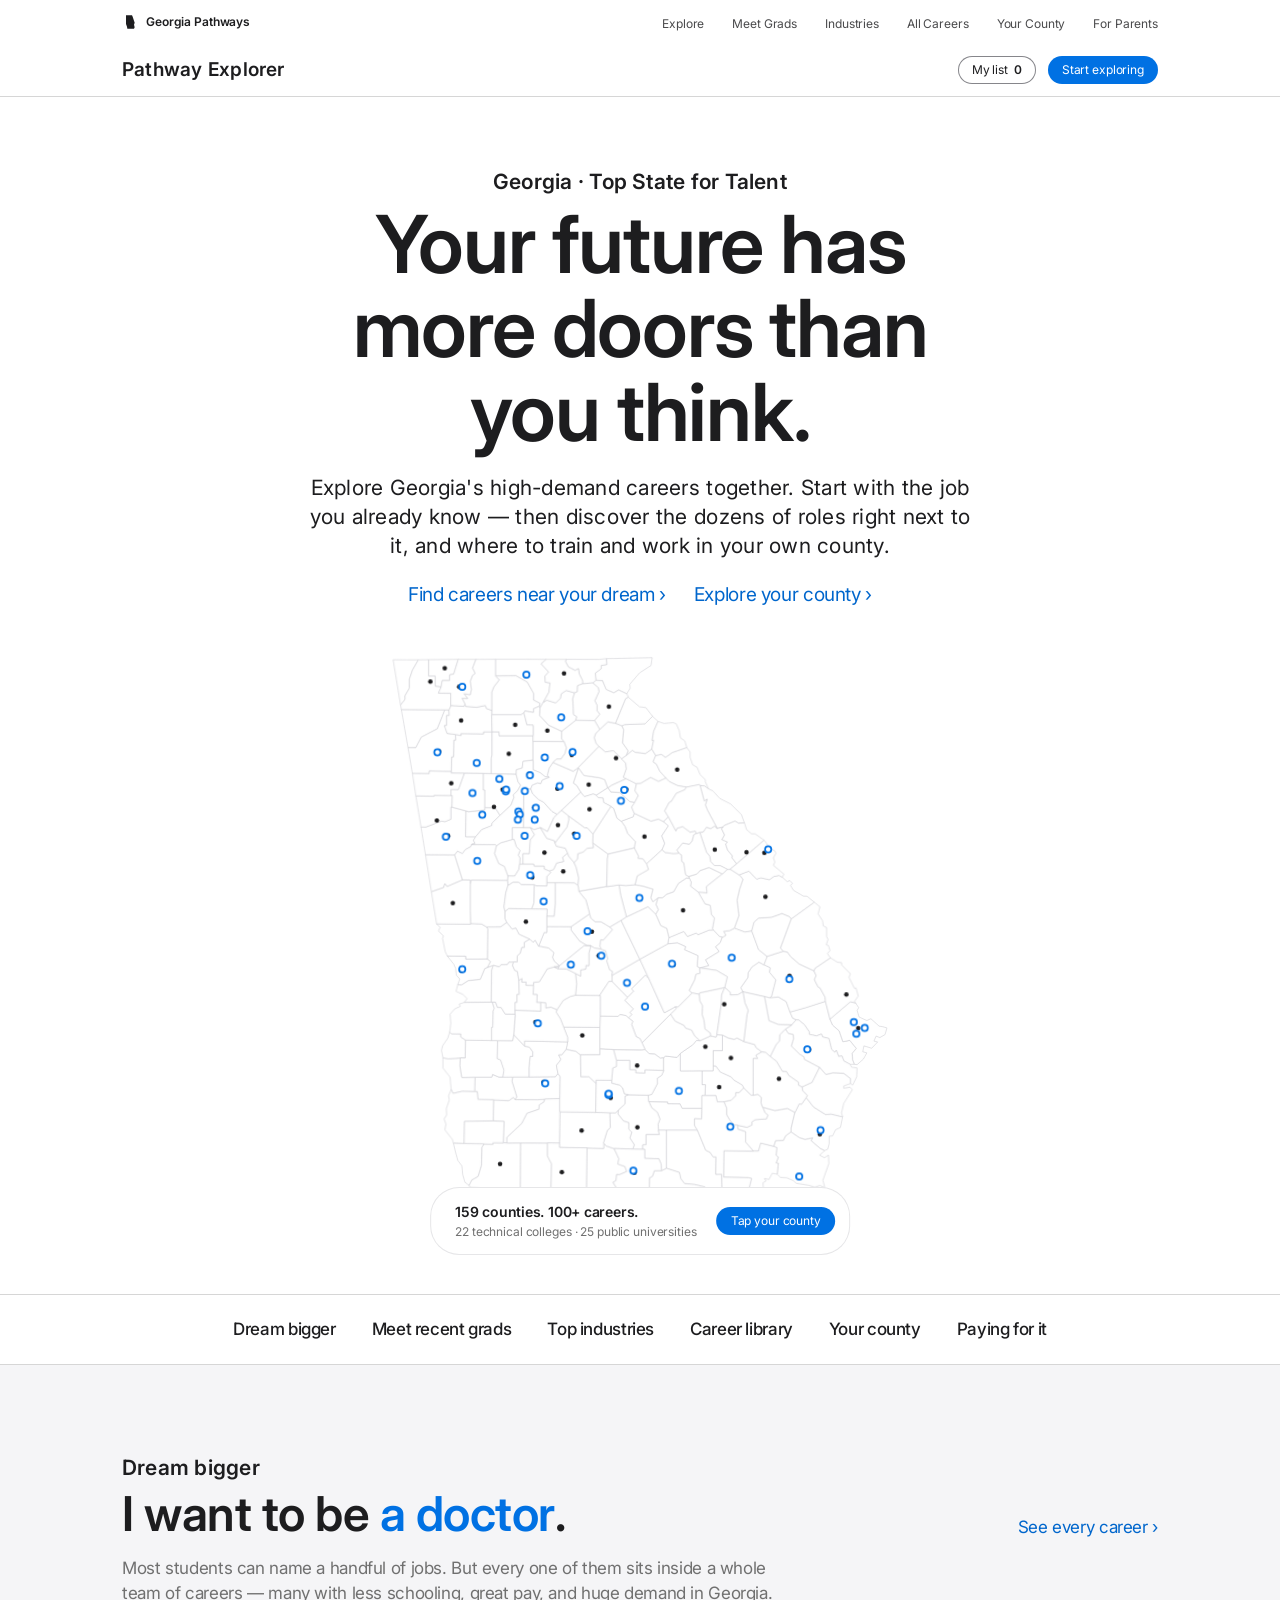
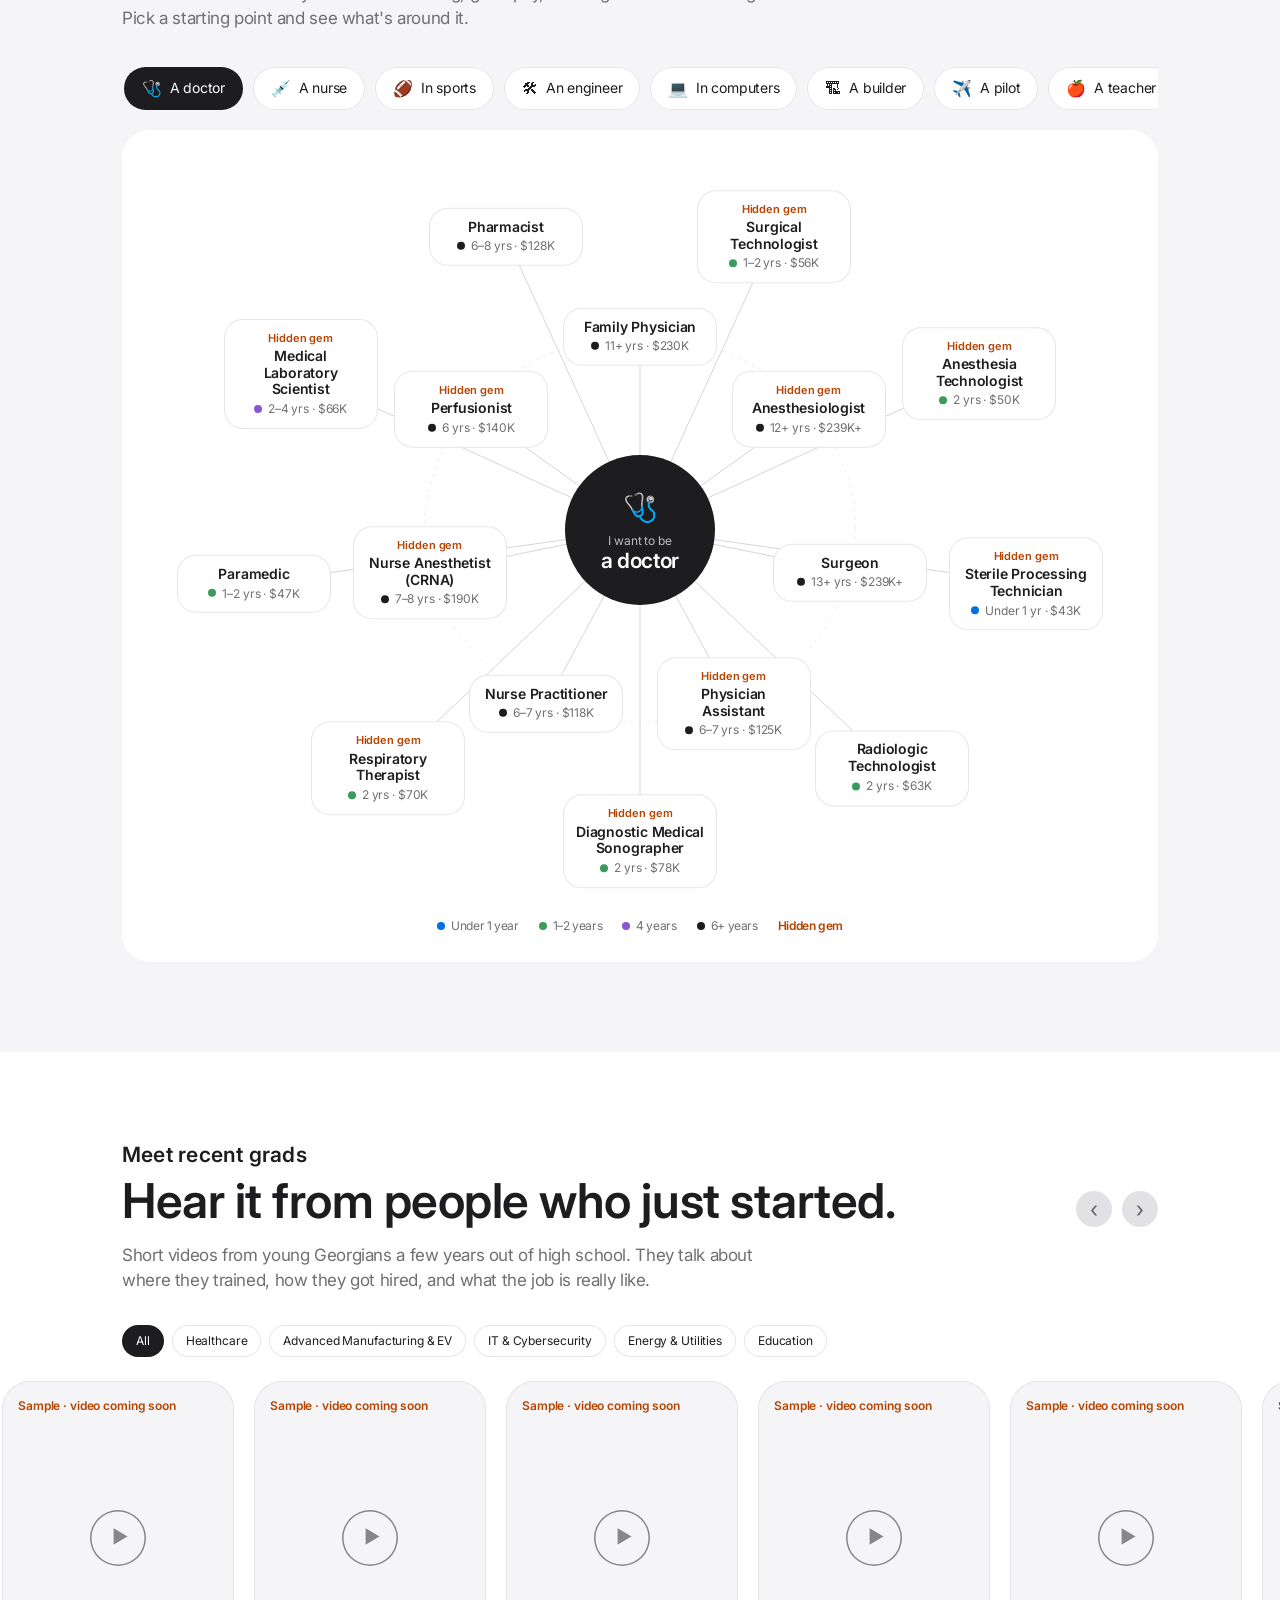
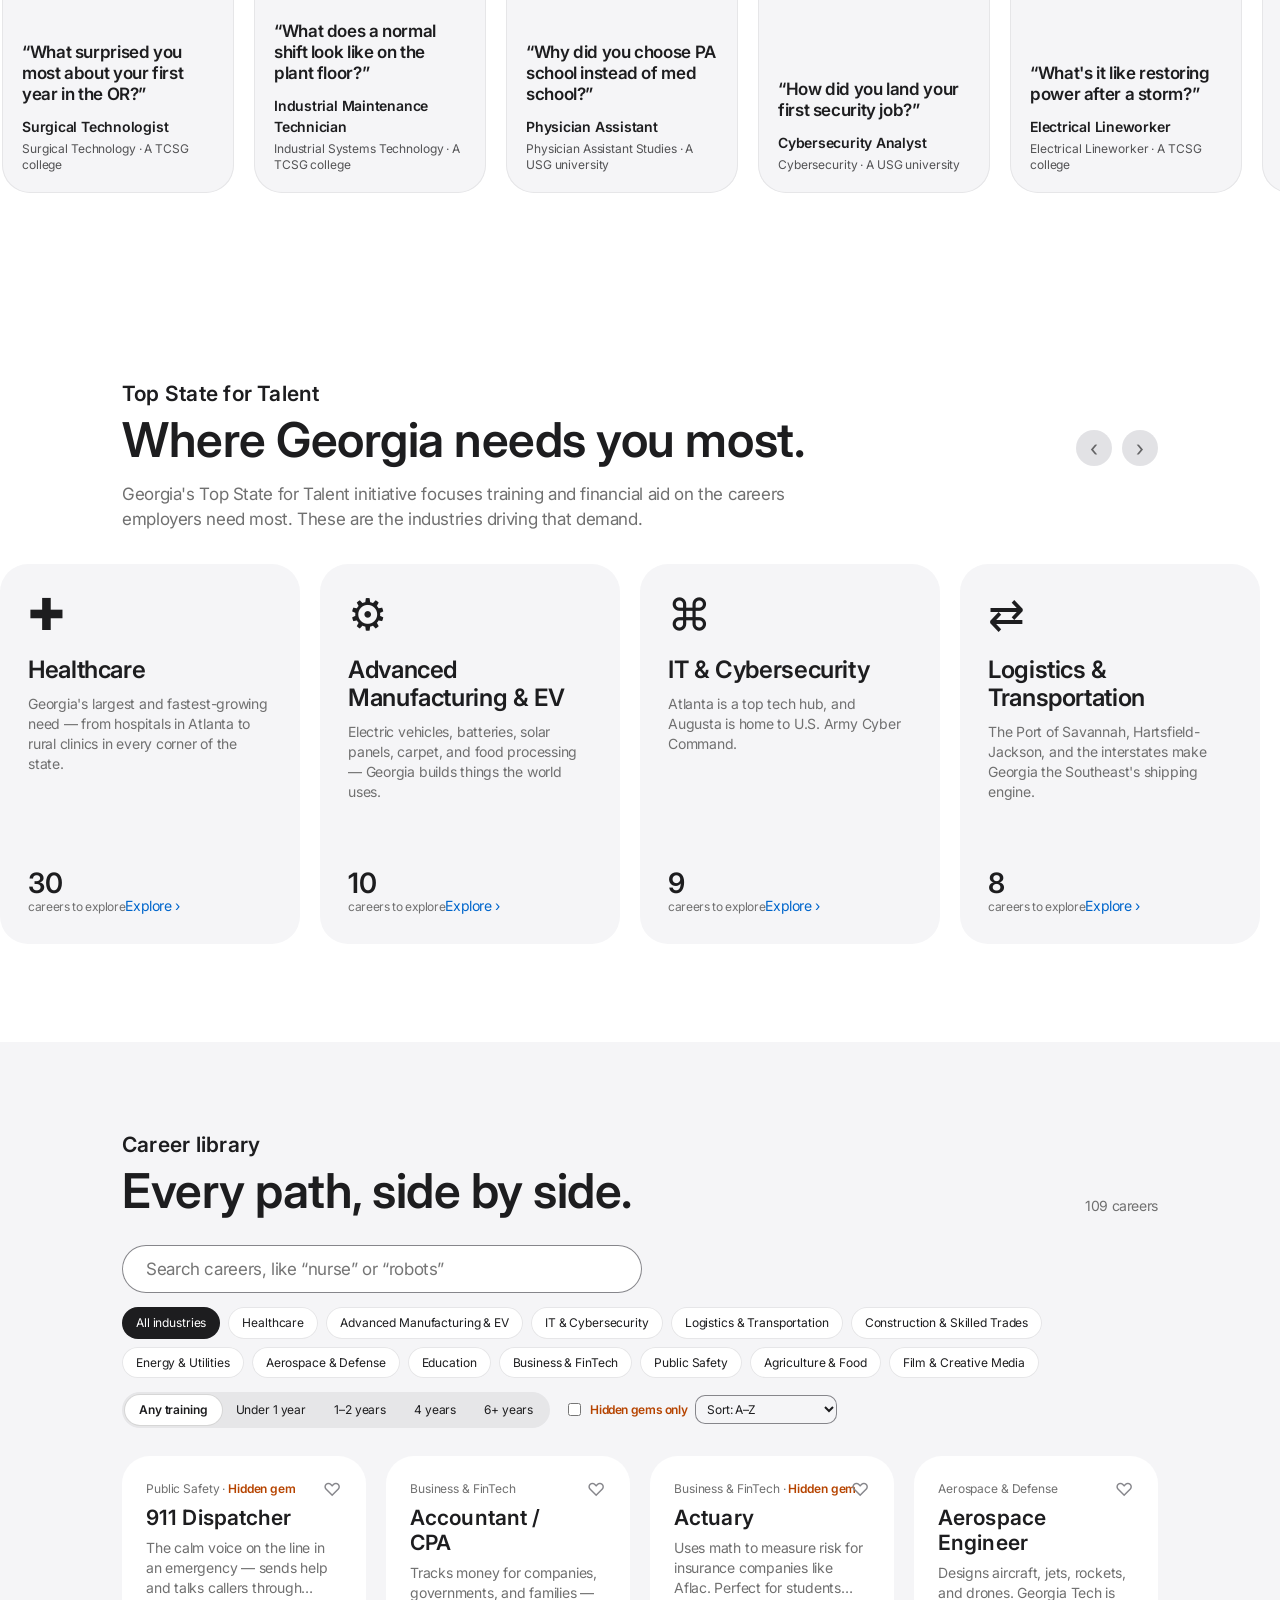
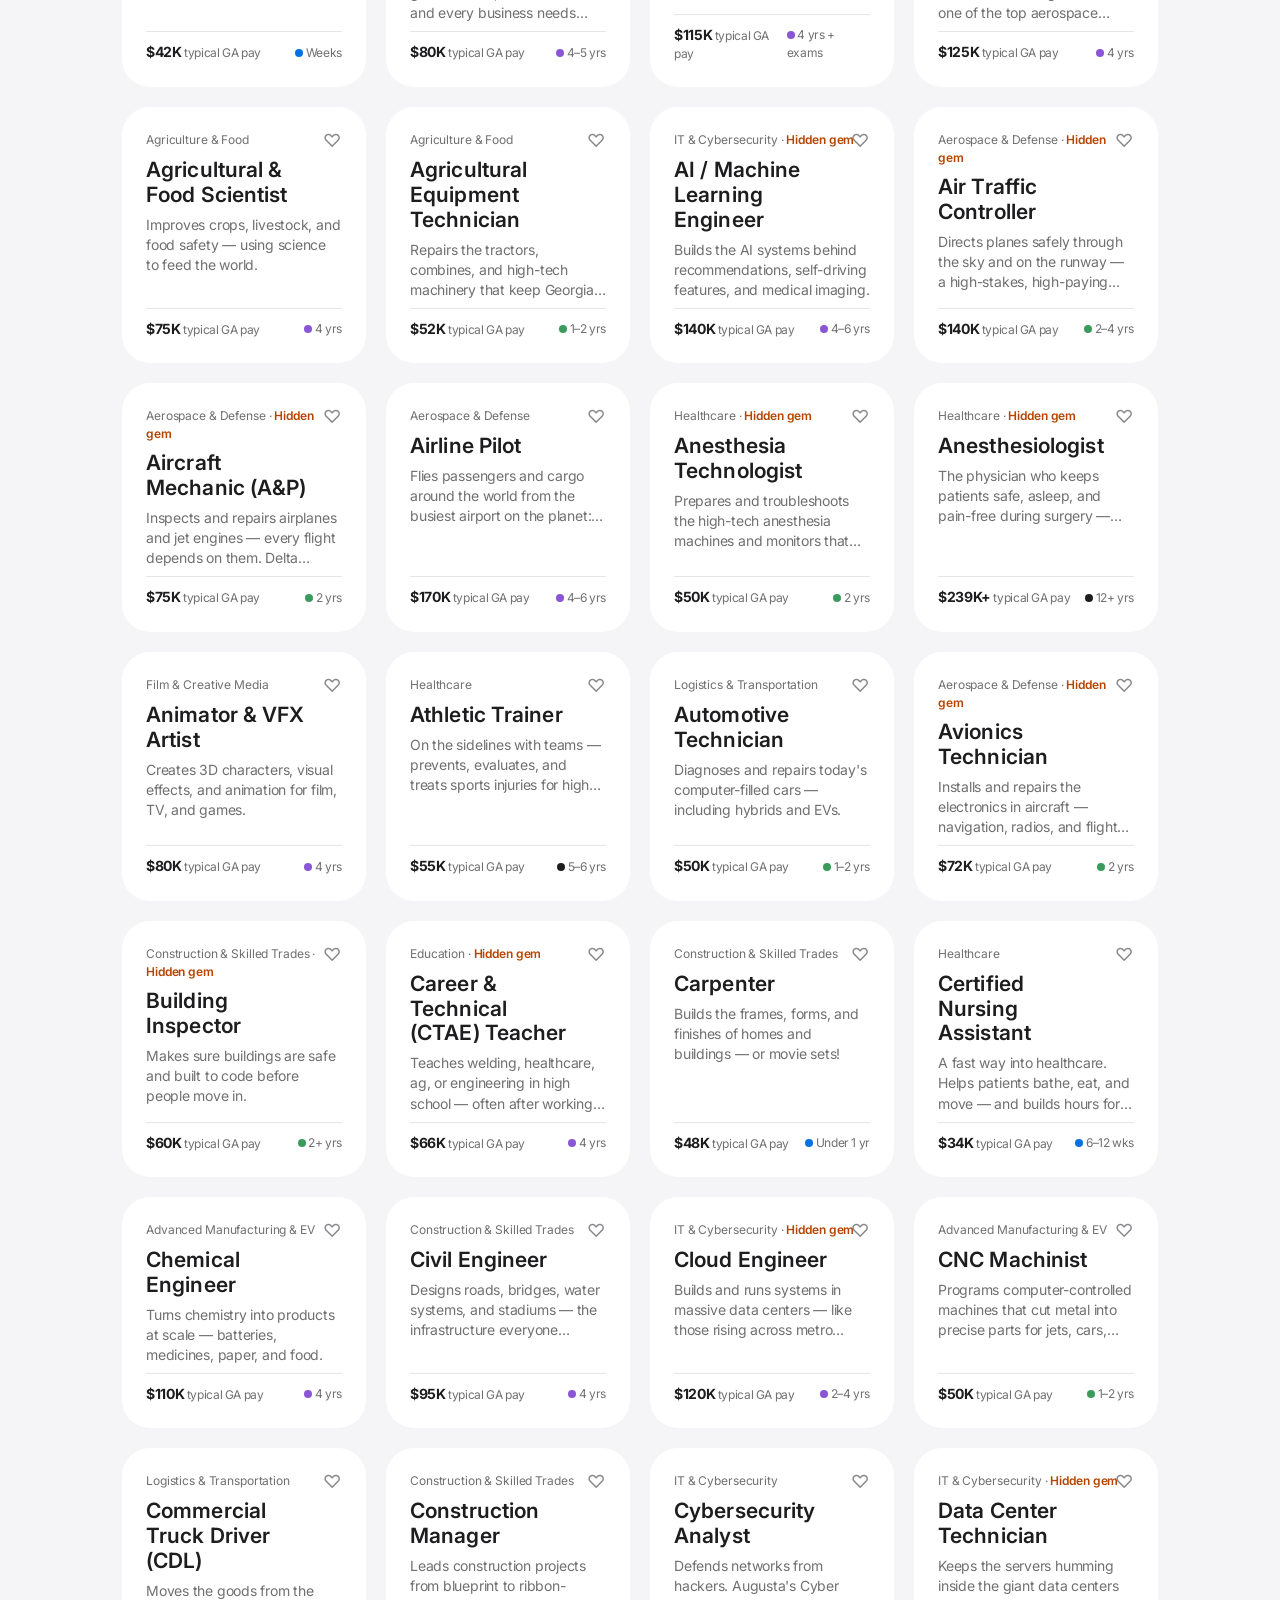
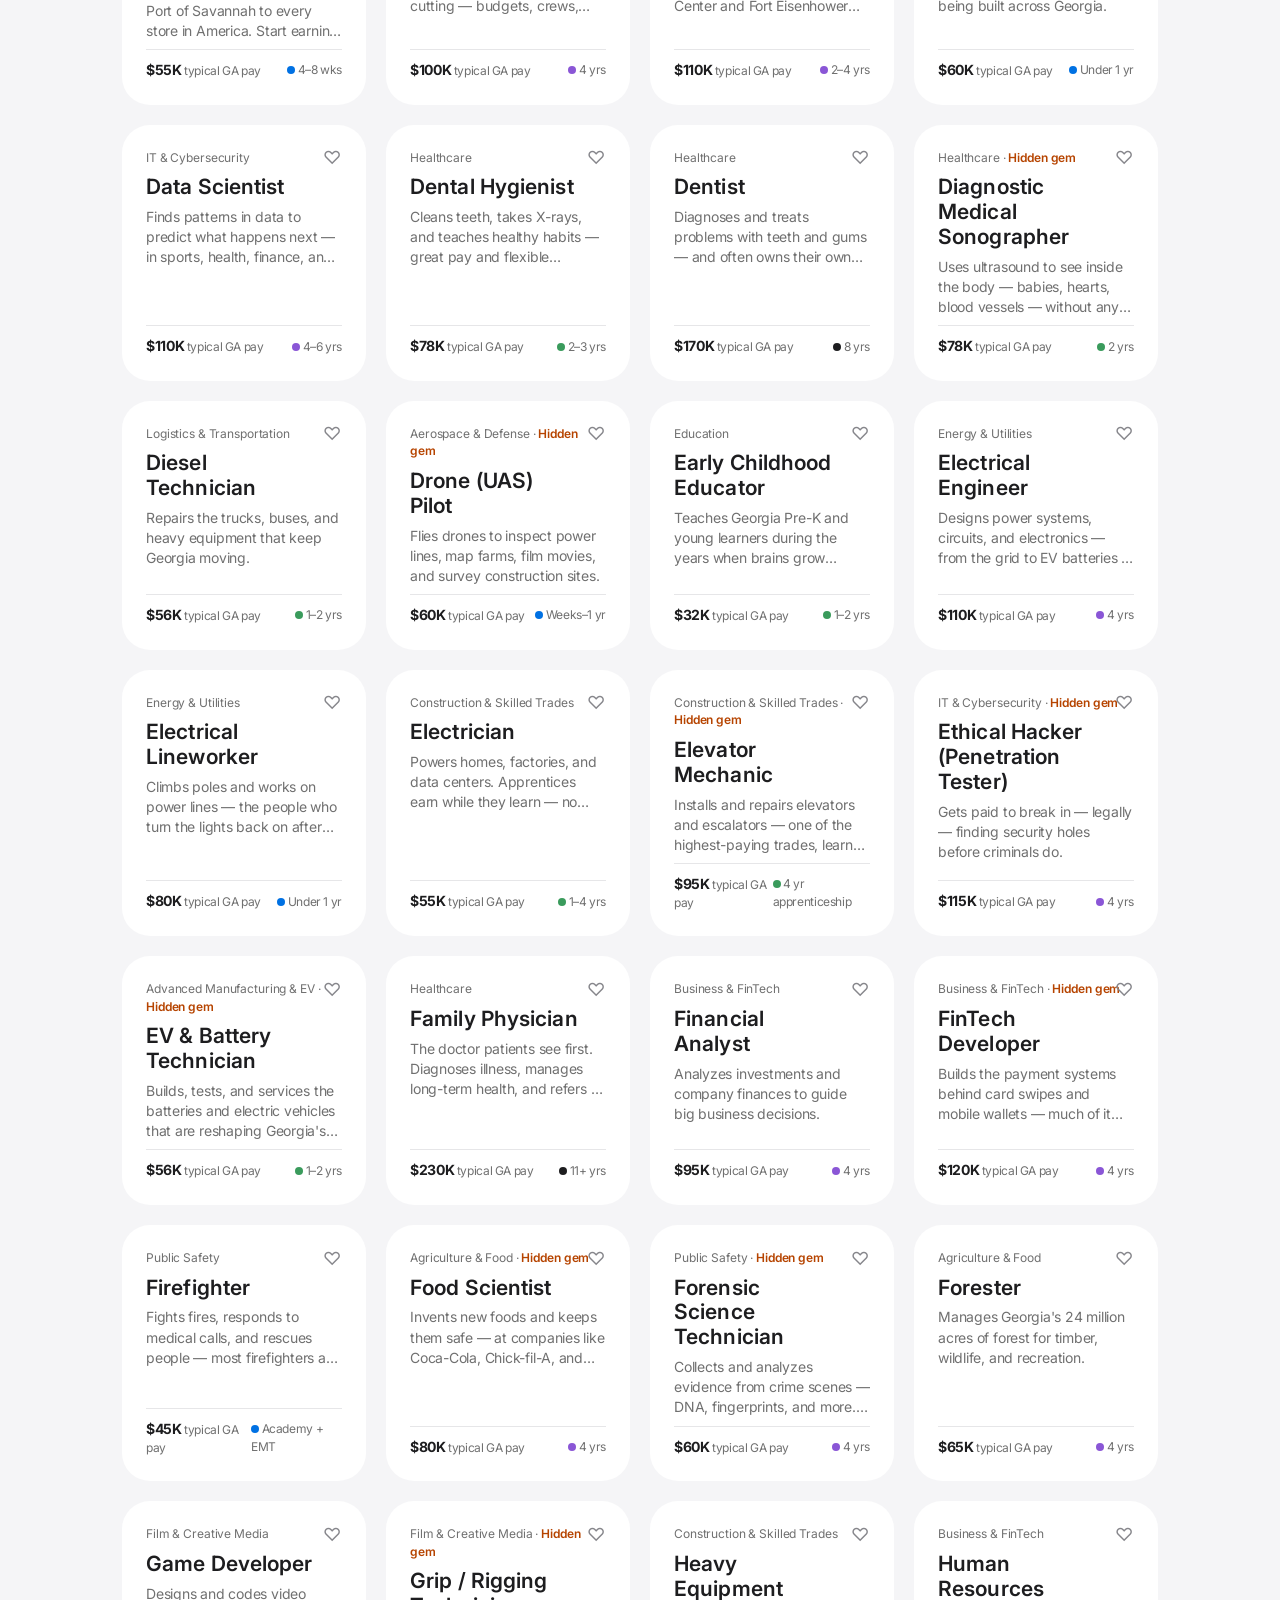
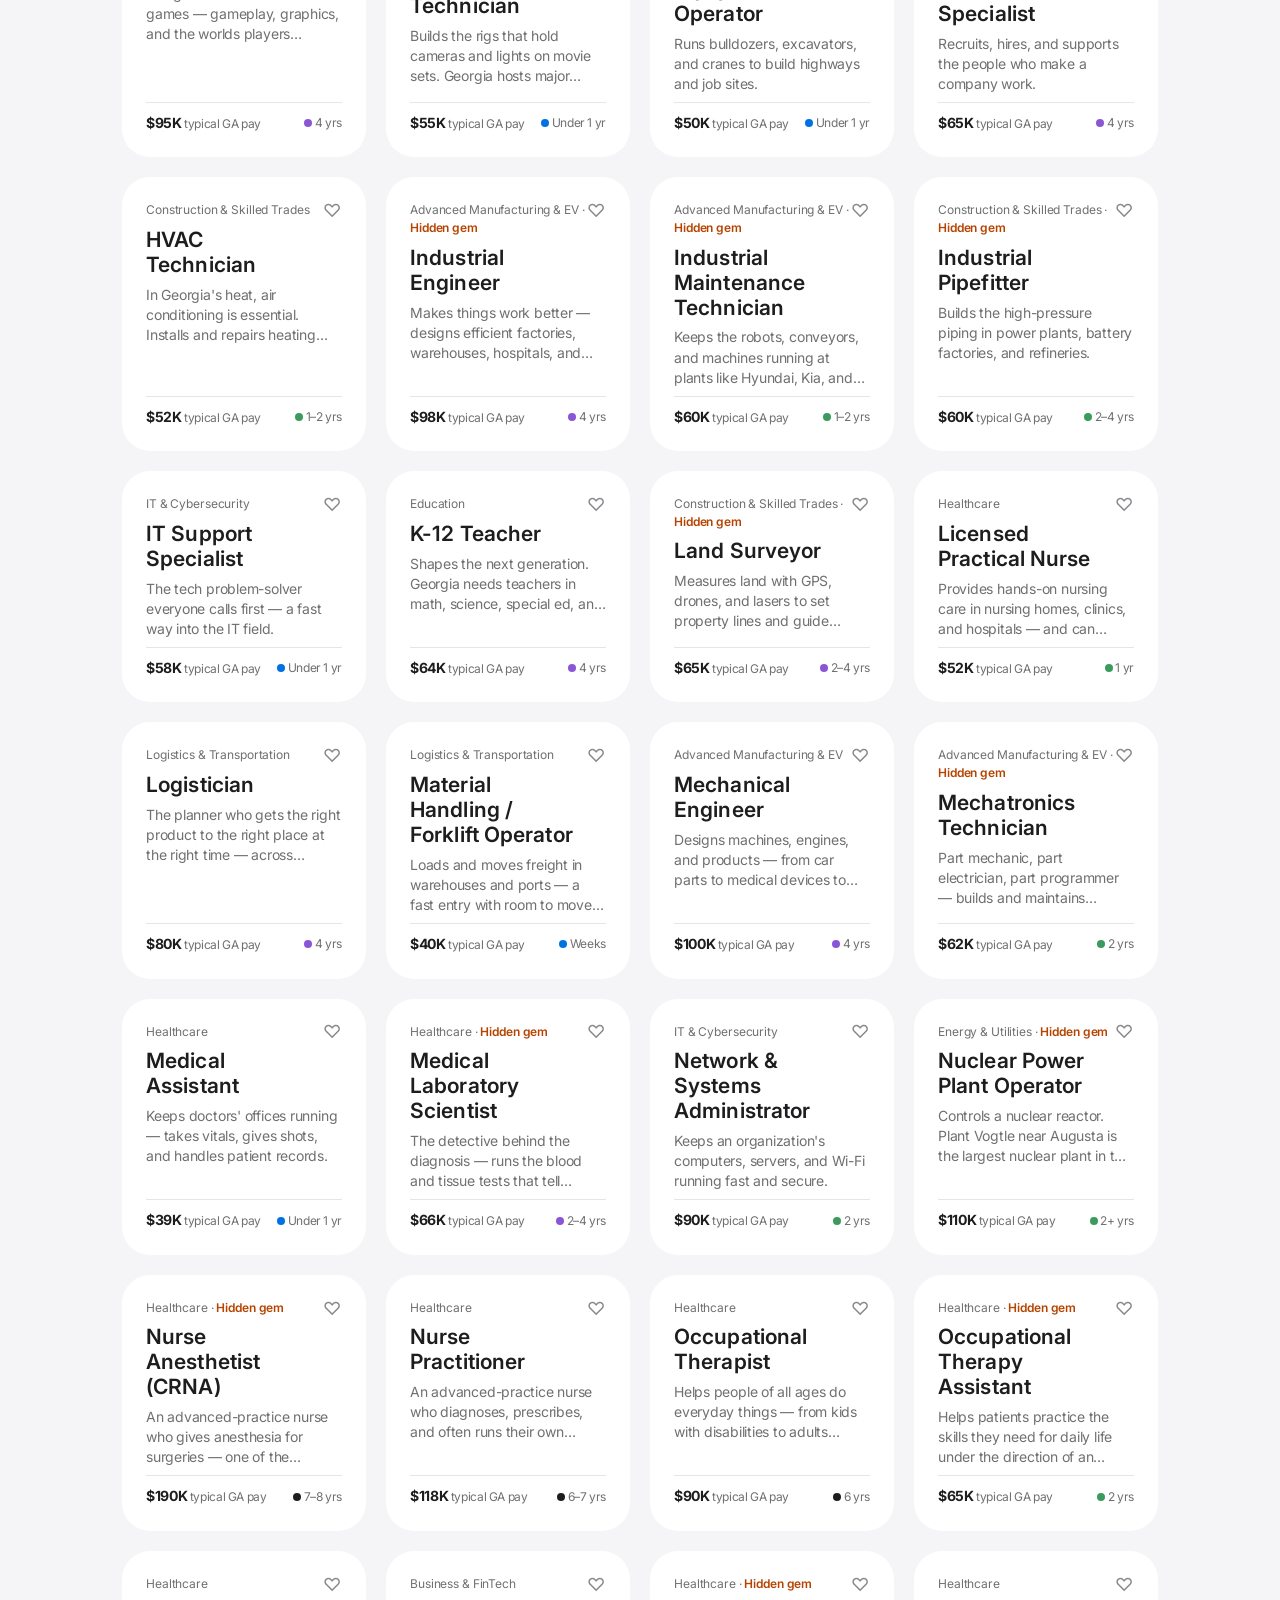
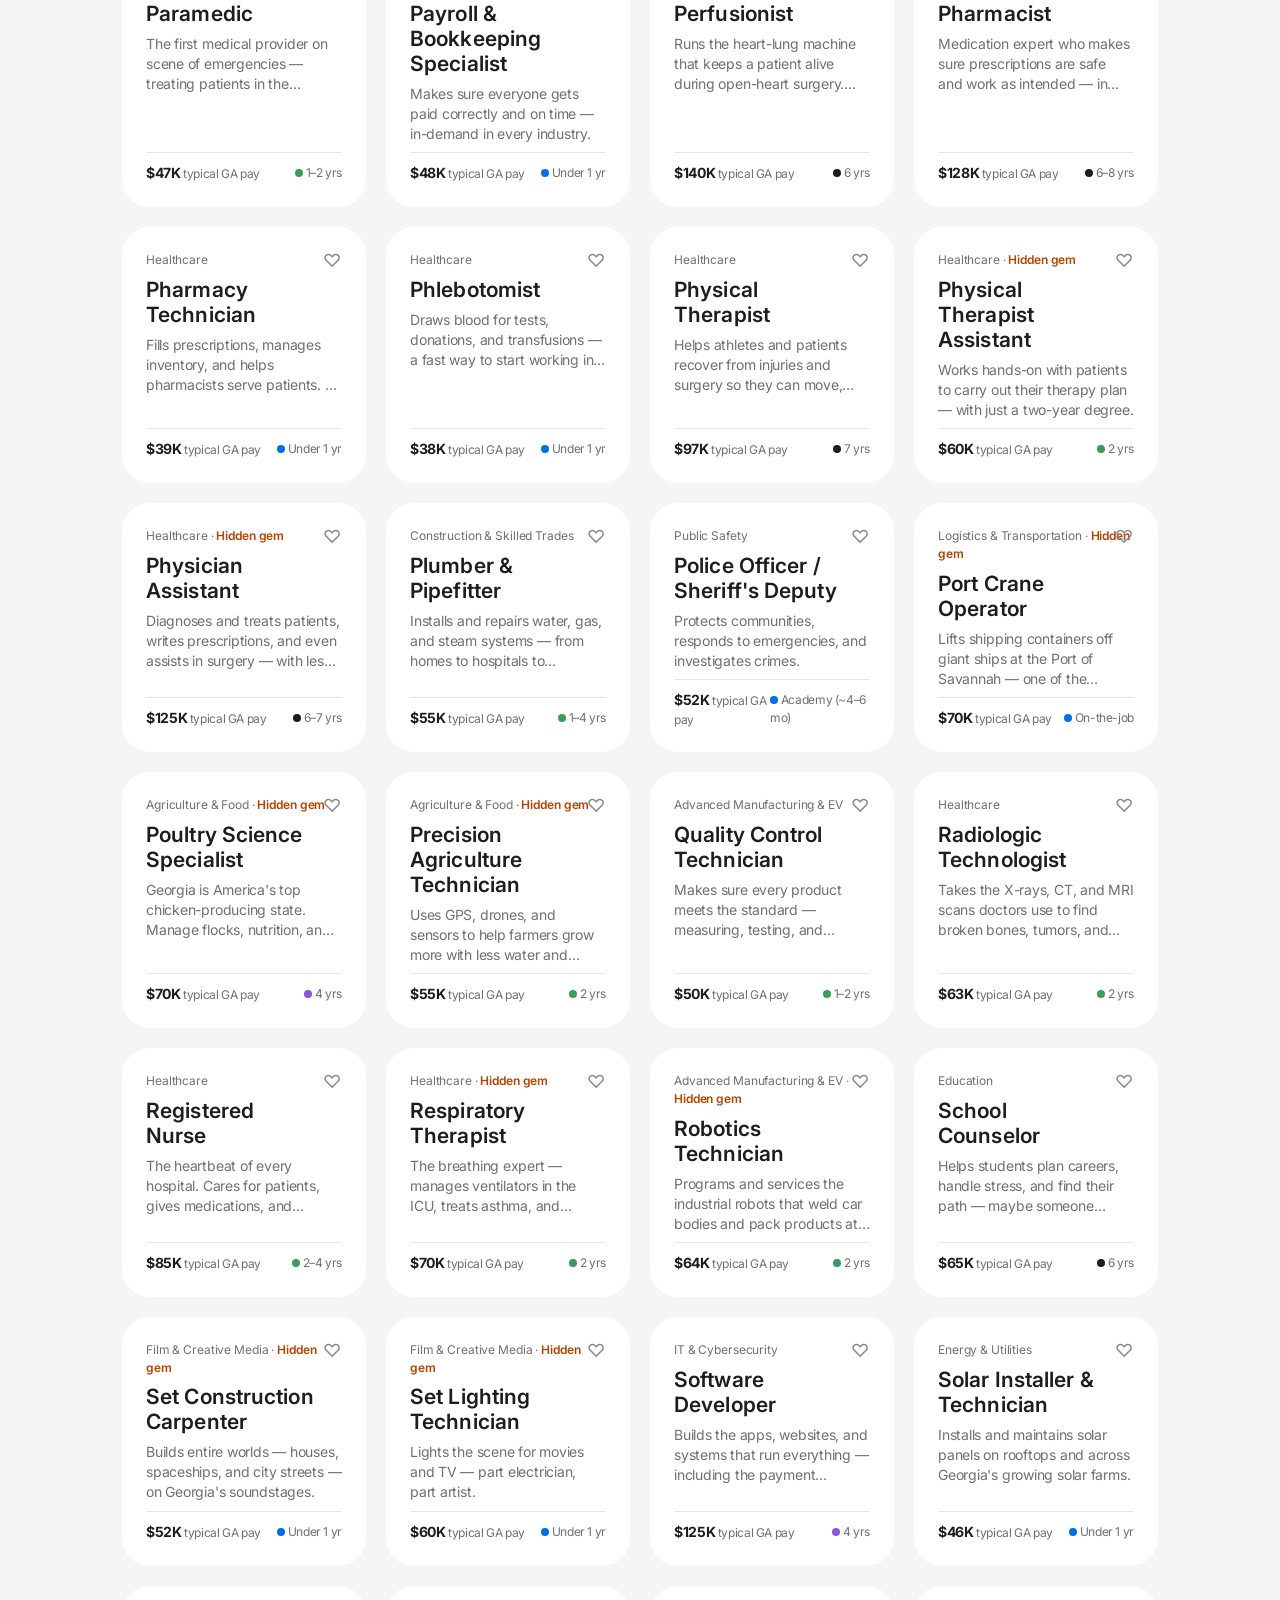
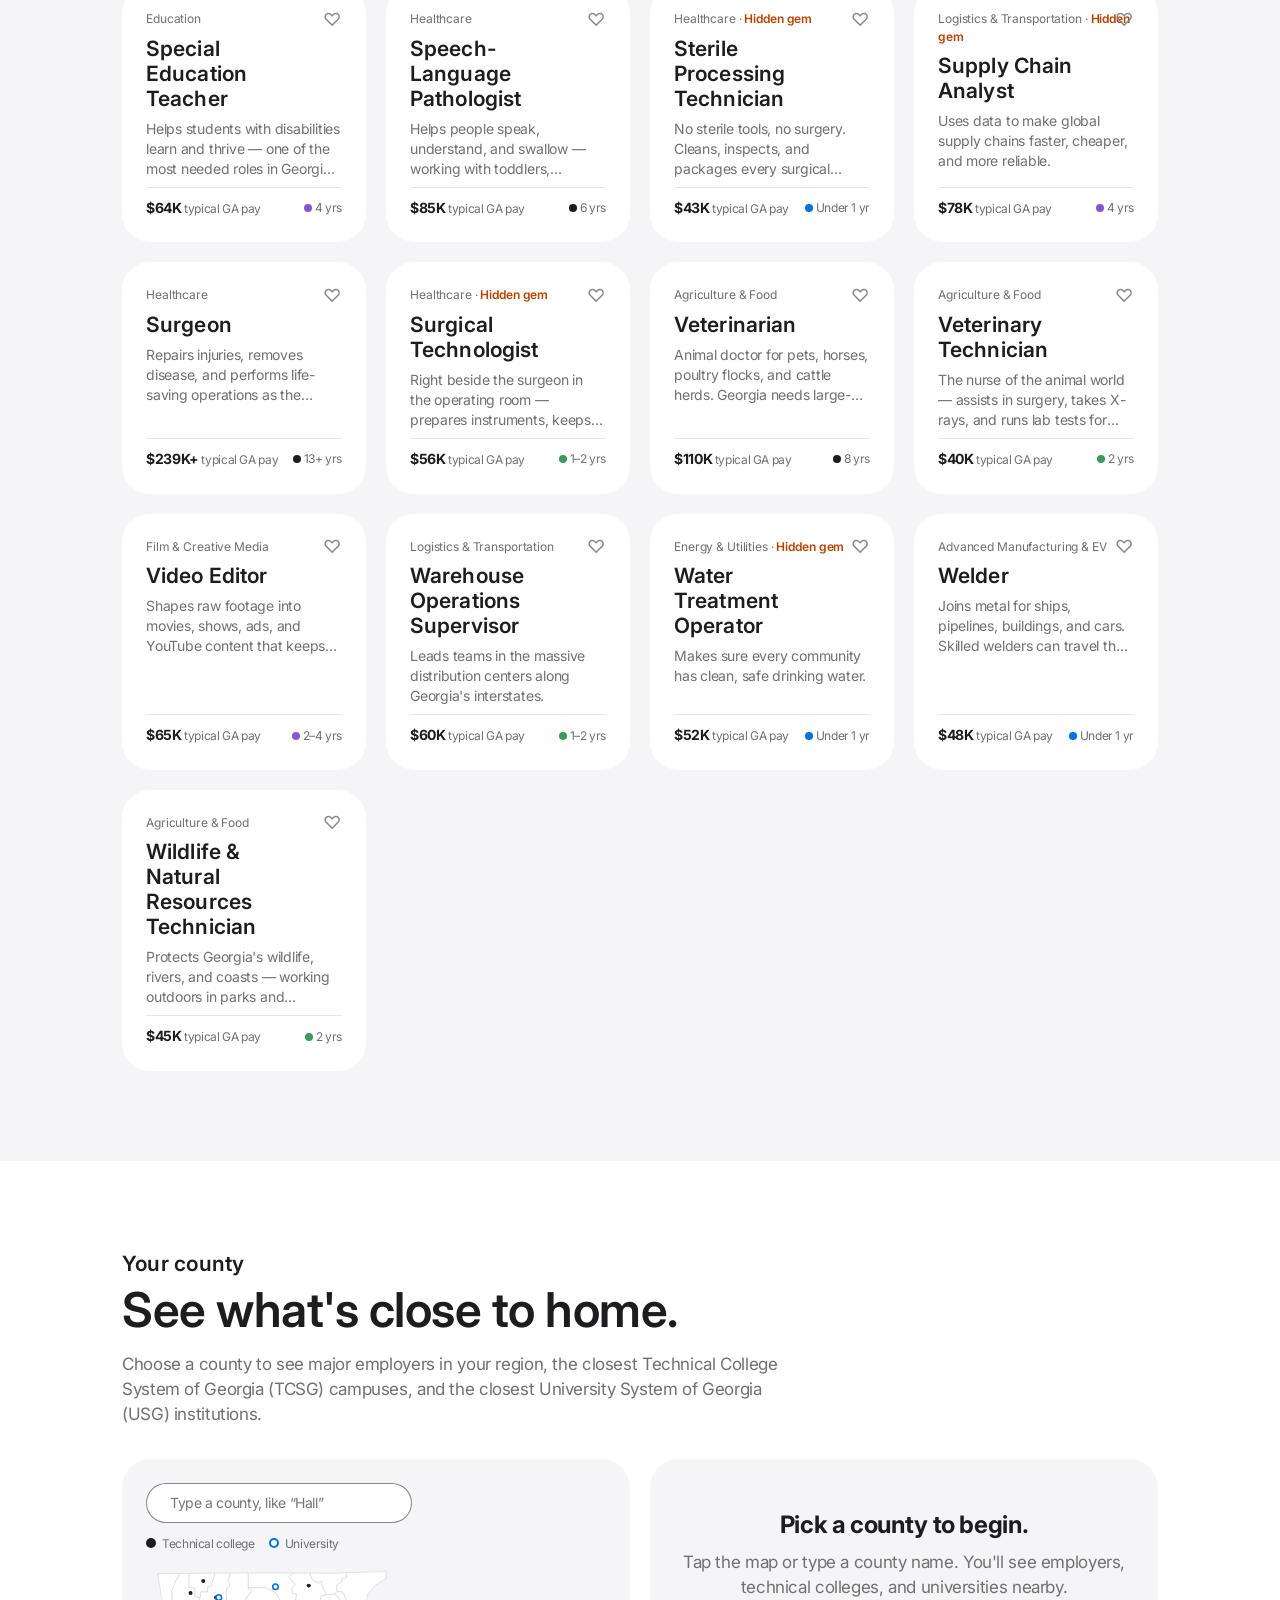
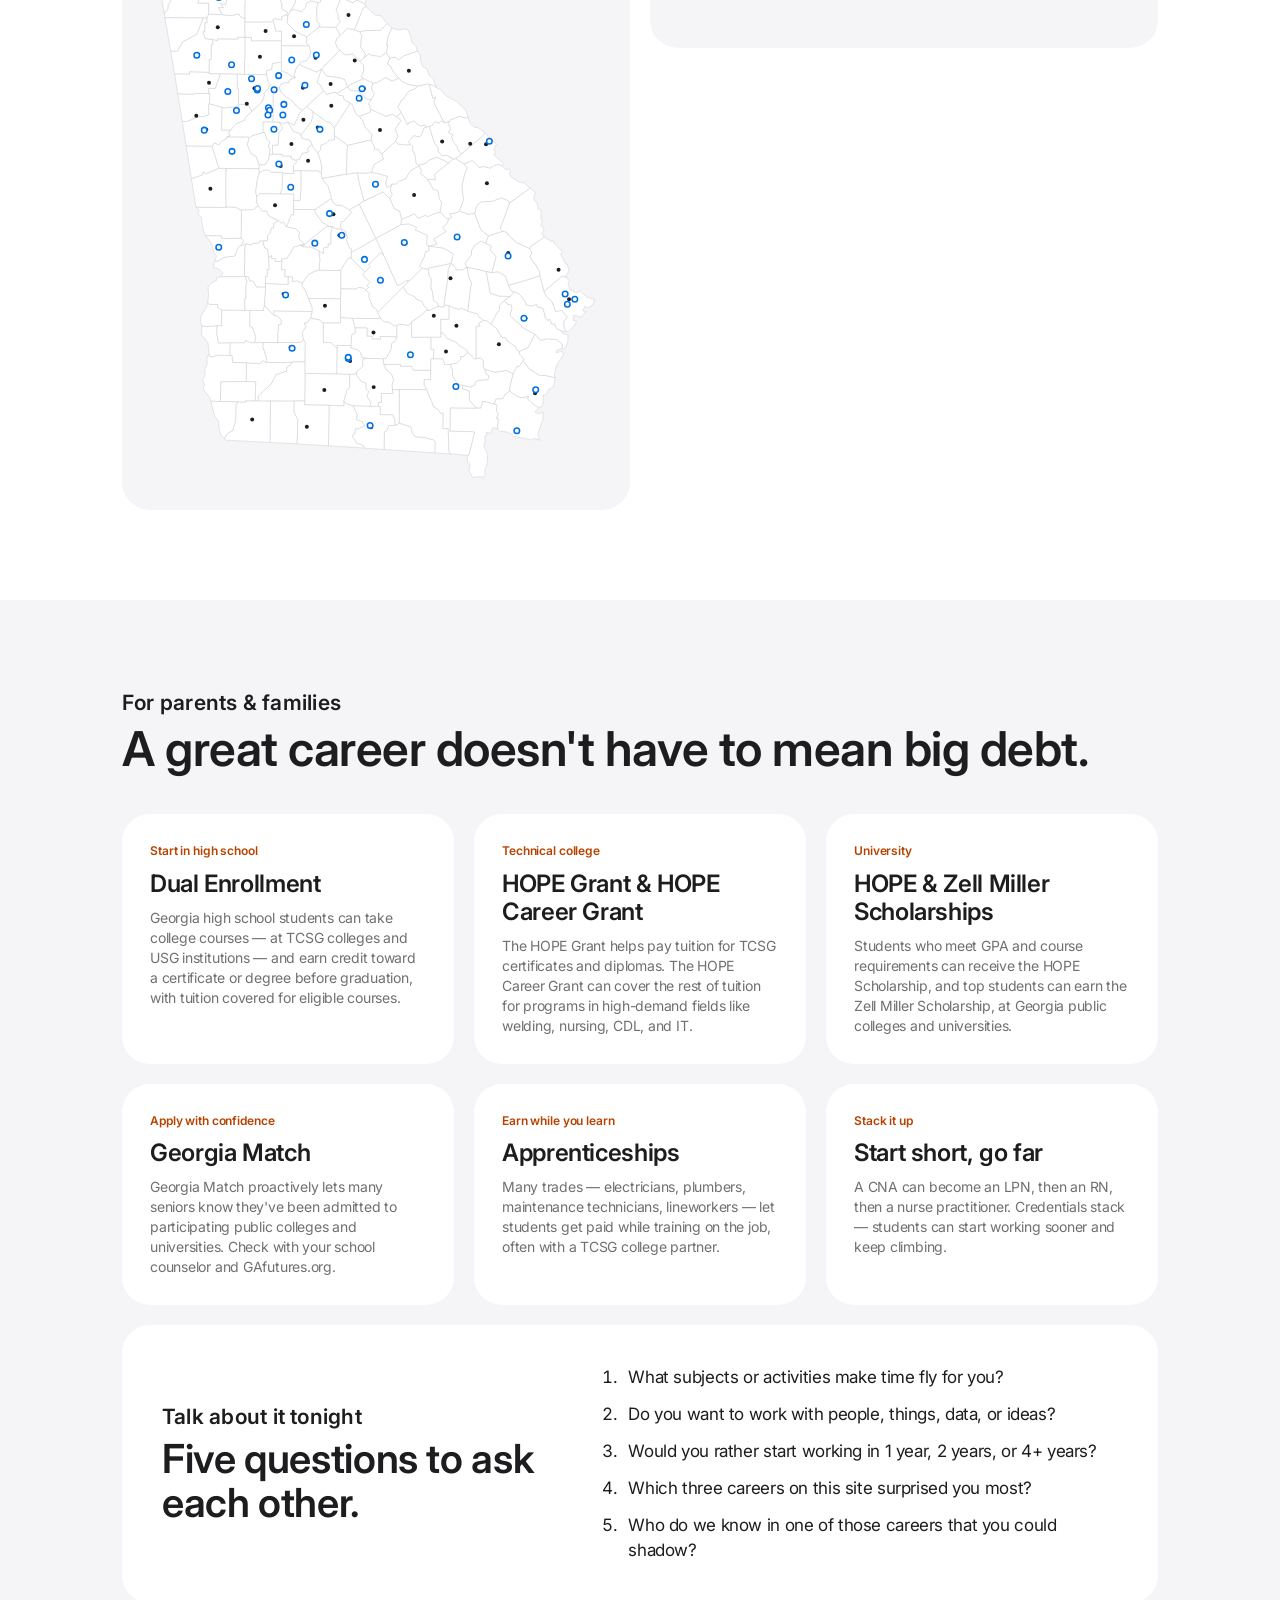
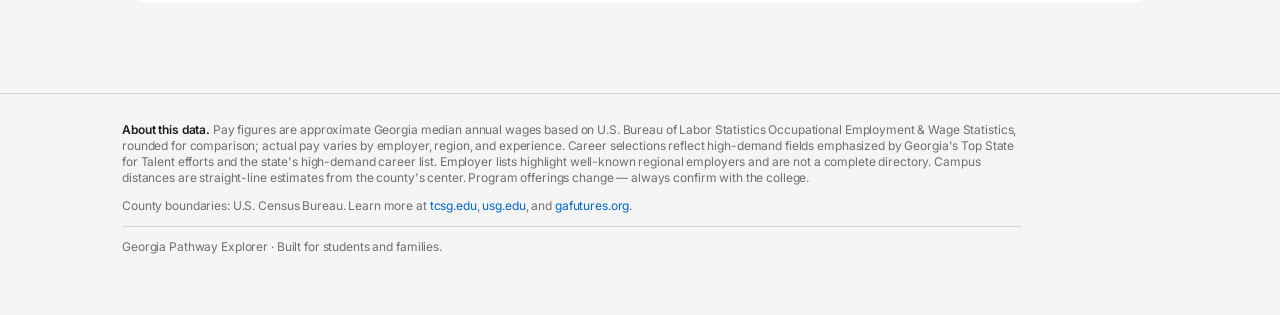
==== commit 3d76541e: "Add 'Meet recent grads' video stories Adds a video rail, per-career grad videos in the career detail" ====
--- a/index.html
+++ b/index.html
@@ -23,6 +23,7 @@
       <nav aria-label="Primary">
         <ul class="global-nav__links">
           <li><a href="#dream">Explore</a></li>
+          <li><a href="#grads">Meet Grads</a></li>
           <li><a href="#sectors">Industries</a></li>
           <li><a href="#library">All Careers</a></li>
           <li><a href="#county">Your County</a></li>
@@ -73,6 +74,7 @@
     <nav class="anchor-nav" aria-label="Sections">
       <div class="wrap anchor-nav__inner">
         <a href="#dream">Dream bigger</a>
+        <a href="#grads">Meet recent grads</a>
         <a href="#sectors">Top industries</a>
         <a href="#library">Career library</a>
         <a href="#county">Your county</a>
@@ -105,6 +107,25 @@
           </div>
         </div>
       </div>
+    </section>
+
+    <!-- Recent grad videos -->
+    <section class="band" id="grads">
+      <div class="wrap">
+        <div class="section-head">
+          <div>
+            <p class="kicker">Meet recent grads</p>
+            <h2 class="feature-heading">Hear it from people who just started.</h2>
+          </div>
+          <div class="carousel-controls">
+            <button class="round-btn" type="button" data-rail="gradRail" data-dir="-1" aria-label="Scroll videos left">‹</button>
+            <button class="round-btn" type="button" data-rail="gradRail" data-dir="1" aria-label="Scroll videos right">›</button>
+          </div>
+        </div>
+        <p class="body section-intro">Short videos from young Georgians a few years out of high school. They talk about where they trained, how they got hired, and what the job is really like.</p>
+        <div class="filter-row" id="gradFilters" role="group" aria-label="Filter videos by industry"></div>
+      </div>
+      <div class="grad-rail" id="gradRail"></div>
     </section>
 
     <!-- Sectors -->
@@ -264,6 +285,11 @@
     <div class="sheet__inner" id="careerDialogBody"></div>
   </dialog>
 
+  <!-- Video player dialog -->
+  <dialog class="sheet sheet--video" id="videoDialog" aria-labelledby="vidTitle">
+    <div class="sheet__inner" id="videoDialogBody"></div>
+  </dialog>
+
   <!-- Saved list dialog -->
   <dialog class="sheet sheet--narrow" id="savedDialog" aria-labelledby="savedTitle">
     <div class="sheet__inner" id="savedDialogBody"></div>
@@ -272,6 +298,7 @@
   <script src="js/georgia-map.js"></script>
   <script src="js/data-careers.js"></script>
   <script src="js/data-places.js"></script>
+  <script src="js/data-videos.js"></script>
   <script src="js/app.js"></script>
 </body>
 </html>
--- a/css/styles.css
+++ b/css/styles.css
@@ -16,6 +16,8 @@
   --county: #ffffff;
   --county-stroke: #c9c9ce;
   --nav-bg: rgba(255, 255, 255, 0.8);
+  --video-bg: #1d1d1f;
+  --video-fg: #f5f5f7;
   --edu-cert: #0071e3;
   --edu-assoc: #3a9b5c;
   --edu-bach: #8a56d6;
@@ -48,17 +50,21 @@
     --county: #1c1c1e;
     --county-stroke: #3a3a3e;
     --nav-bg: rgba(0, 0, 0, 0.72);
+    --video-bg: #1c1c1e;
+    --video-fg: #f5f5f7;
     --edu-cert: #2997ff;
     --edu-assoc: #4cc37a;
     --edu-bach: #b18cf0;
     --edu-adv: #f5f5f7;
+    color-scheme: dark;
   }
 }
 :root[data-theme="dark"] {
   --white: #000000; --mist: #111113; --frost: #161618; --hairline: #38383c; --control: #2a2a2d;
   --ink: #f5f5f7; --slate: #a1a1a6; --steel: #86868b; --link: #2997ff; --blue: #0a84ff; --orange: #ff8a3d;
-  --hover: #10233b; --county: #1c1c1e; --county-stroke: #3a3a3e; --nav-bg: rgba(0, 0, 0, 0.72);
+  --hover: #10233b; --county: #1c1c1e; --county-stroke: #3a3a3e; --nav-bg: rgba(0, 0, 0, 0.72); --video-bg: #1c1c1e; --video-fg: #f5f5f7;
   --edu-cert: #2997ff; --edu-assoc: #4cc37a; --edu-bach: #b18cf0; --edu-adv: #f5f5f7;
+  color-scheme: dark;
 }
 
 *, *::before, *::after { box-sizing: border-box; }
@@ -136,7 +142,7 @@
 .global-nav__links a { font-size: 12px; letter-spacing: -0.12px; text-decoration: none; opacity: 0.8; }
 .global-nav__links a:hover { opacity: 1; }
 
-.local-nav { position: sticky; top: 0; z-index: 25; background: var(--nav-bg); backdrop-filter: saturate(180%) blur(20px); -webkit-backdrop-filter: saturate(180%) blur(20px); border-bottom: 1px solid var(--hairline); }
+.local-nav { position: sticky; top: env(safe-area-inset-top, 0px); z-index: 25; background: var(--nav-bg); backdrop-filter: saturate(180%) blur(20px); -webkit-backdrop-filter: saturate(180%) blur(20px); border-bottom: 1px solid var(--hairline); }
 .local-nav__inner { display: flex; align-items: center; justify-content: space-between; height: 52px; }
 .local-nav__title { font-family: var(--font-display); font-size: 19px; font-weight: 600; letter-spacing: 0.228px; }
 .local-nav__actions { display: flex; gap: 12px; align-items: center; }
@@ -385,6 +391,63 @@
 .saved-list .name { font-weight: 600; display: block; }
 .saved-list .meta { font-size: 12px; color: var(--slate); }
 
+/* ── Recent grad videos ───────────────────────── */
+#grads .filter-row { margin-bottom: 24px; }
+.grad-rail {
+  display: flex; gap: var(--gap); overflow-x: auto; scroll-snap-type: x mandatory; scroll-behavior: smooth;
+  padding: 0 max(22px, calc((100vw - 1080px) / 2 + 22px)) 8px; scrollbar-width: none;
+}
+.grad-rail::-webkit-scrollbar { display: none; }
+.grad-strip { display: flex; gap: 12px; overflow-x: auto; padding-bottom: 4px; scrollbar-width: thin; }
+.grad-card {
+  flex: none; width: 232px; aspect-ratio: 9 / 16; max-width: 100%; scroll-snap-align: start;
+  position: relative; display: flex; flex-direction: column; justify-content: flex-end;
+  border: 0; border-radius: var(--r-card); padding: 0; overflow: hidden; text-align: left; cursor: pointer;
+  background: var(--video-bg); color: var(--video-fg);
+}
+.grad-strip .grad-card { width: 168px; }
+.grad-card.has-poster { background-image: linear-gradient(to top, rgba(0,0,0,.72), rgba(0,0,0,0) 60%), var(--poster); background-size: cover; background-position: center; }
+.grad-card:hover .grad-card__play { transform: translate(-50%, -50%) scale(1.08); }
+.grad-card__play {
+  position: absolute; left: 50%; top: 32%; transform: translate(-50%, -50%);
+  width: 56px; height: 56px; border-radius: 50%; display: grid; place-items: center; padding-left: 4px;
+  background: rgba(255, 255, 255, 0.92); color: #1d1d1f; font-size: 20px; transition: transform 0.25s ease;
+}
+.grad-card__time { position: absolute; top: 16px; right: 16px; font-size: 12px; padding: 3px 9px; border-radius: var(--r-pill); background: rgba(0, 0, 0, 0.45); color: #fff; }
+.grad-card__body { display: flex; flex-direction: column; gap: 4px; padding: 20px; position: relative; }
+.grad-card__body > * { display: block; margin: 0; }
+.grad-card__quote { font-family: var(--font-display); font-size: 17px; font-weight: 600; line-height: 1.24; margin-bottom: 8px !important; }
+.grad-strip .grad-card__quote { font-size: 14px; }
+.grad-strip .grad-card__play { top: 22%; width: 44px; height: 44px; font-size: 16px; }
+.grad-card__name { font-size: 14px; font-weight: 600; letter-spacing: -0.224px; }
+.grad-card__meta { font-size: 12px; opacity: 0.75; letter-spacing: -0.12px; line-height: 1.33; }
+.grad-card--sample { cursor: default; background: var(--mist); color: var(--ink); box-shadow: inset 0 0 0 1px var(--control); }
+.grad-card--sample::before {
+  content: "▶"; position: absolute; left: 50%; top: 38%; transform: translate(-50%, -50%);
+  width: 56px; height: 56px; border-radius: 50%; display: grid; place-items: center; padding-left: 4px;
+  box-shadow: inset 0 0 0 1.5px var(--steel); color: var(--steel); font-size: 18px;
+}
+.grad-card__badge { position: absolute; top: 16px; left: 16px; font-size: 12px; font-weight: 600; color: var(--orange); letter-spacing: -0.12px; }
+.grad-card--invite { cursor: default; background: transparent; color: var(--ink); box-shadow: inset 0 0 0 1px var(--hairline); justify-content: center; }
+.play-dot { color: var(--blue); font-size: 10px; vertical-align: 1px; }
+.muted-note { margin: 0; color: var(--slate); font-size: 14px; letter-spacing: -0.224px; }
+
+.sheet--video { width: min(920px, calc(100vw - 24px)); }
+.video-layout { display: grid; grid-template-columns: minmax(0, 0.9fr) minmax(0, 1.1fr); gap: 32px; align-items: start; }
+.player-frame { border-radius: 20px; overflow: hidden; background: #000; aspect-ratio: 9 / 16; max-height: 70dvh; max-width: 100%; margin: 0 auto; width: 100%; }
+.player { display: block; width: 100%; height: 100%; border: 0; object-fit: contain; background: #000; }
+.player--link { display: flex; flex-direction: column; align-items: center; justify-content: center; gap: 72px; color: #fff; text-decoration: none; font-size: 17px; position: relative; }
+.player--link .grad-card__play { top: 45%; }
+.player--link span:last-child { margin-top: 120px; }
+.video-story .path { margin-top: 20px; }
+.dlg-title--sm { font-size: clamp(28px, 4vw, 40px); }
+@media (max-width: 734px) {
+  .video-layout { grid-template-columns: 1fr; gap: 20px; }
+  .player-frame { max-height: 60dvh; width: auto; }
+  .grad-rail { padding: 0 16px 8px; }
+  .grad-card { width: 200px; }
+}
+
 /* ── Responsive ───────────────────────────────── */
 @media (max-width: 900px) {
   .county-layout { grid-template-columns: 1fr; }
